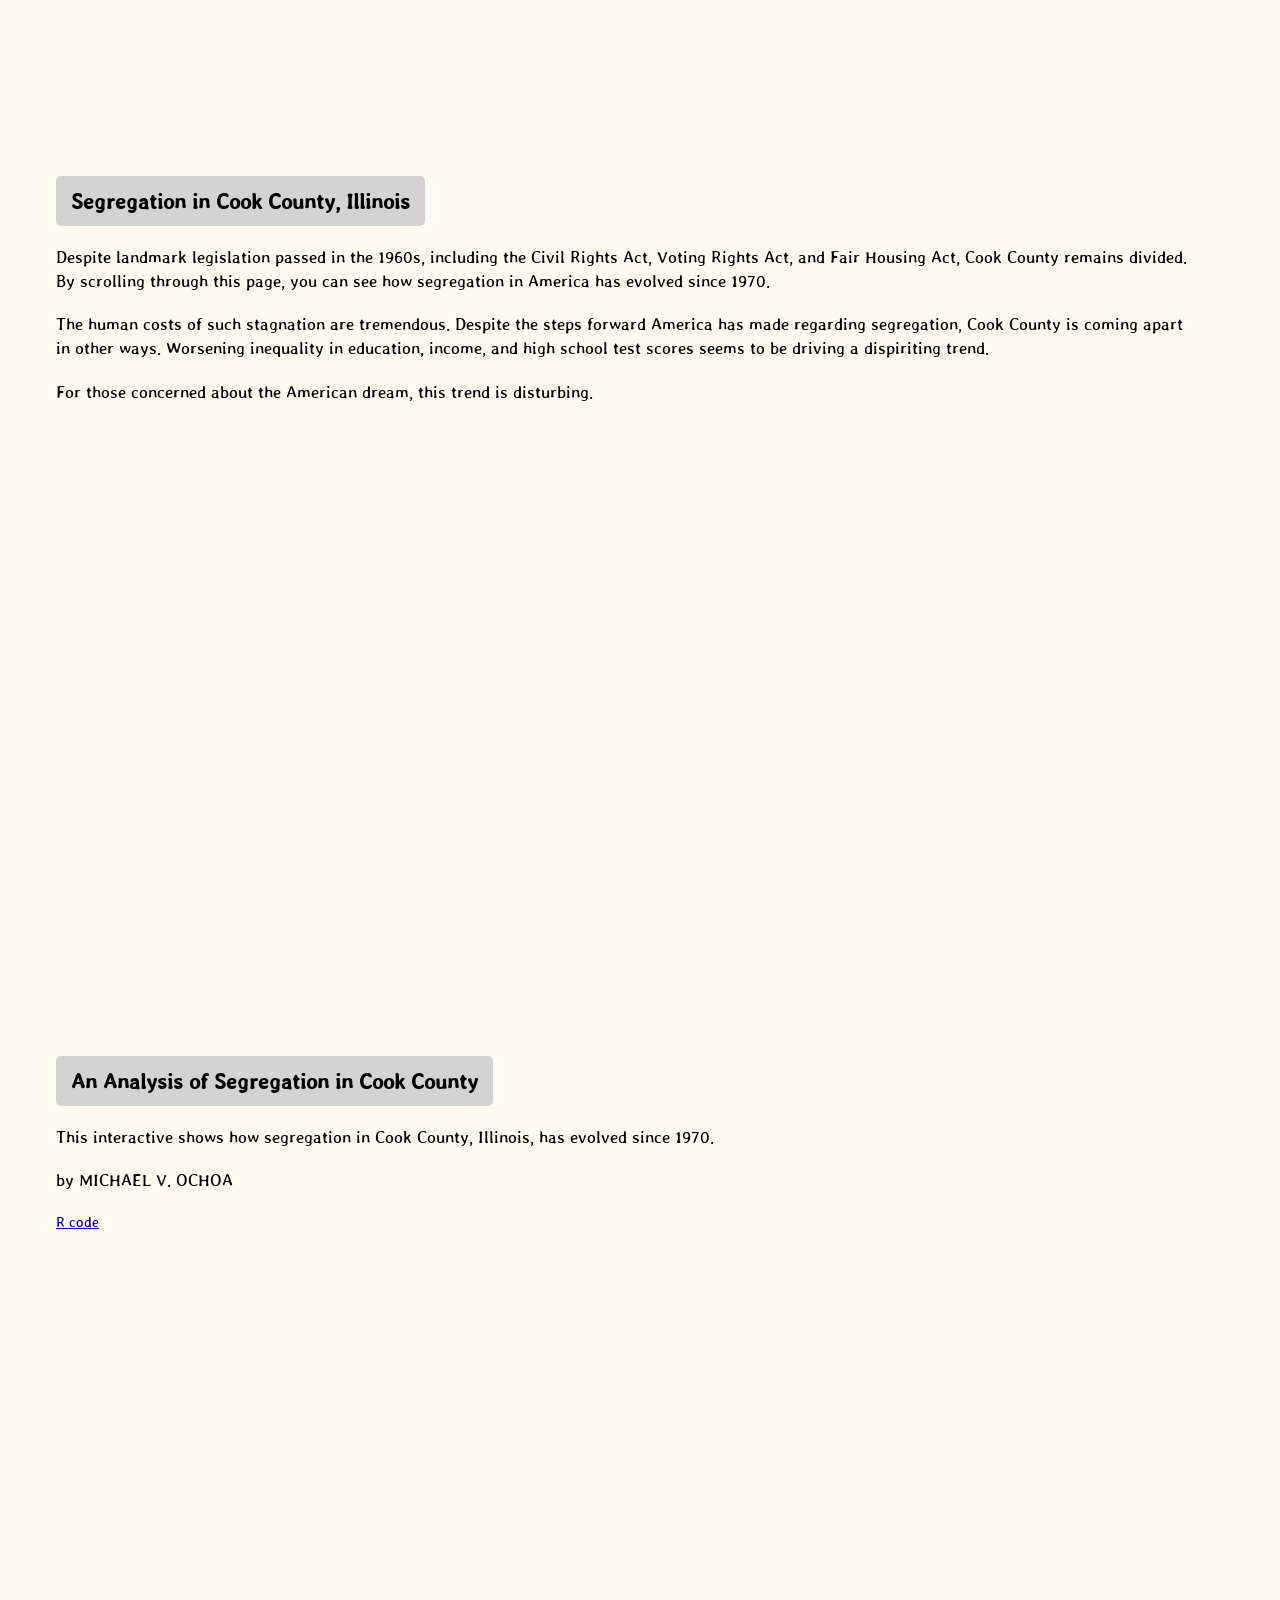
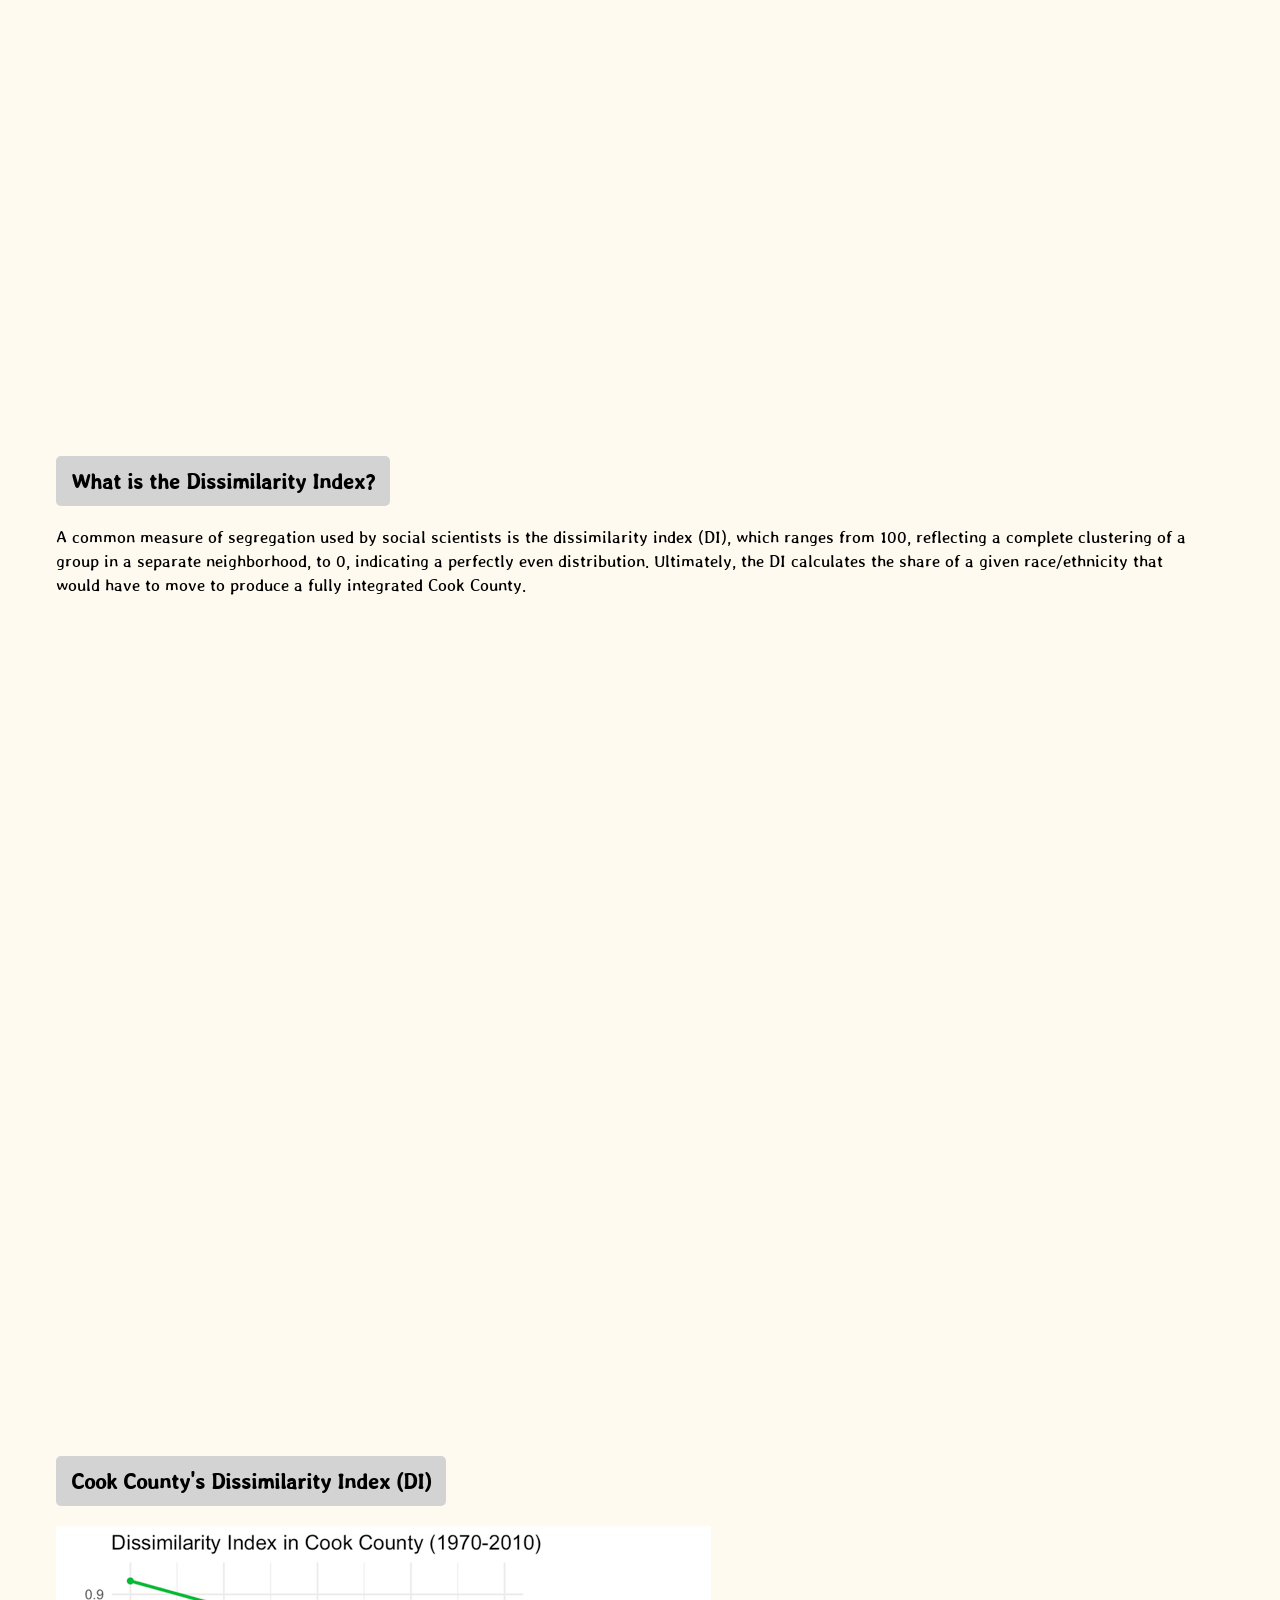
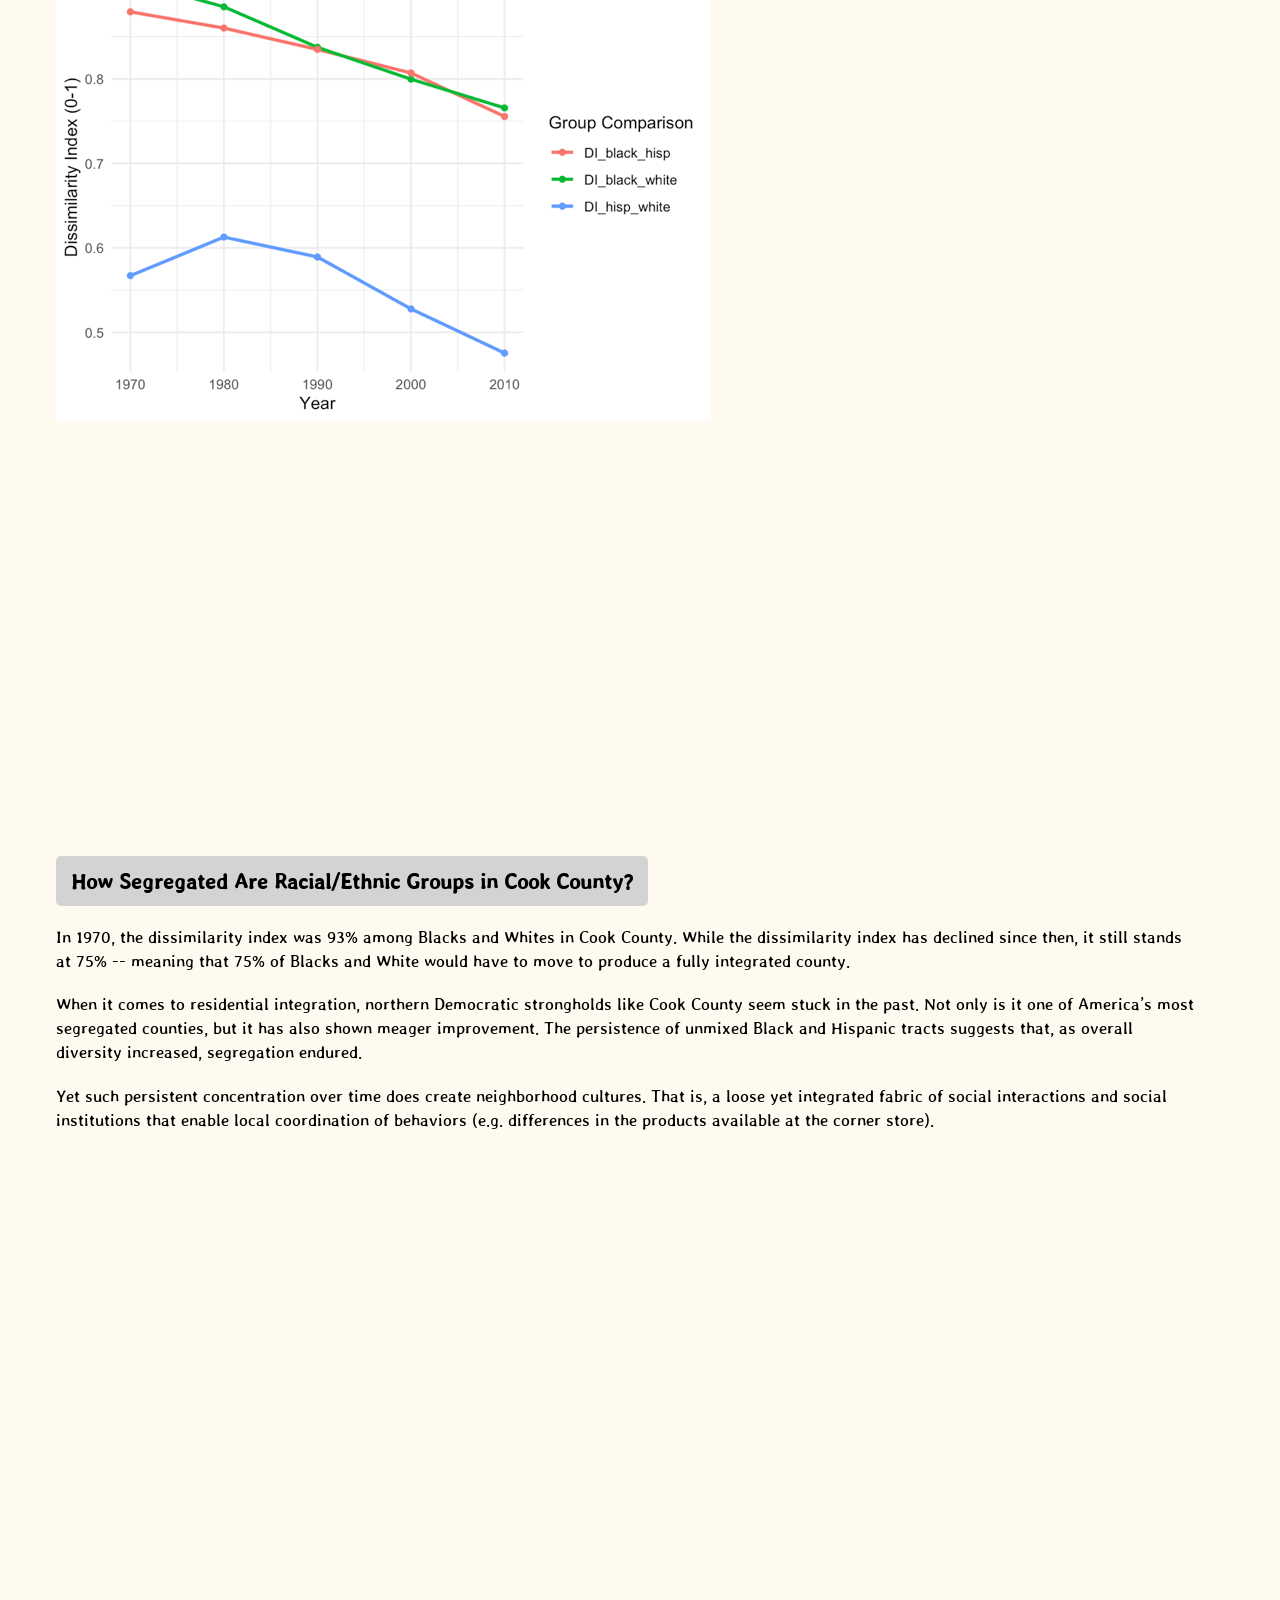
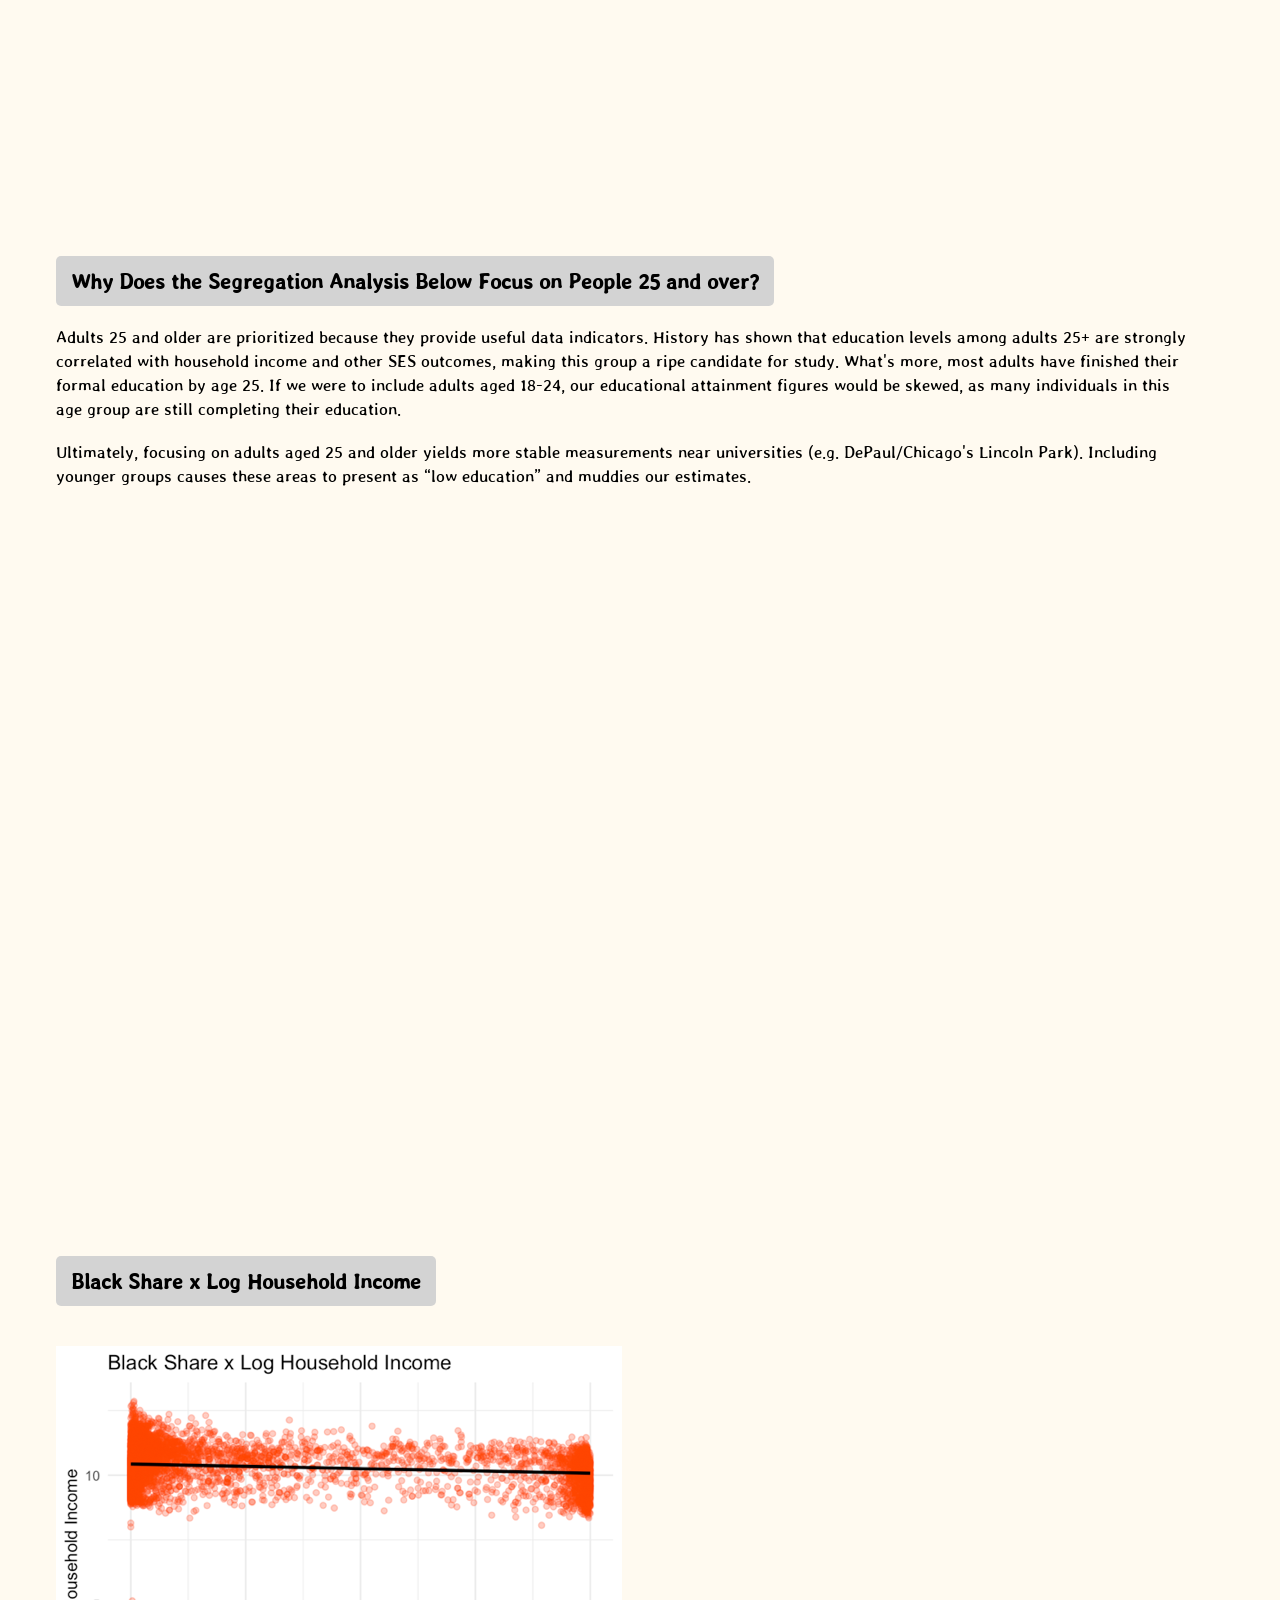
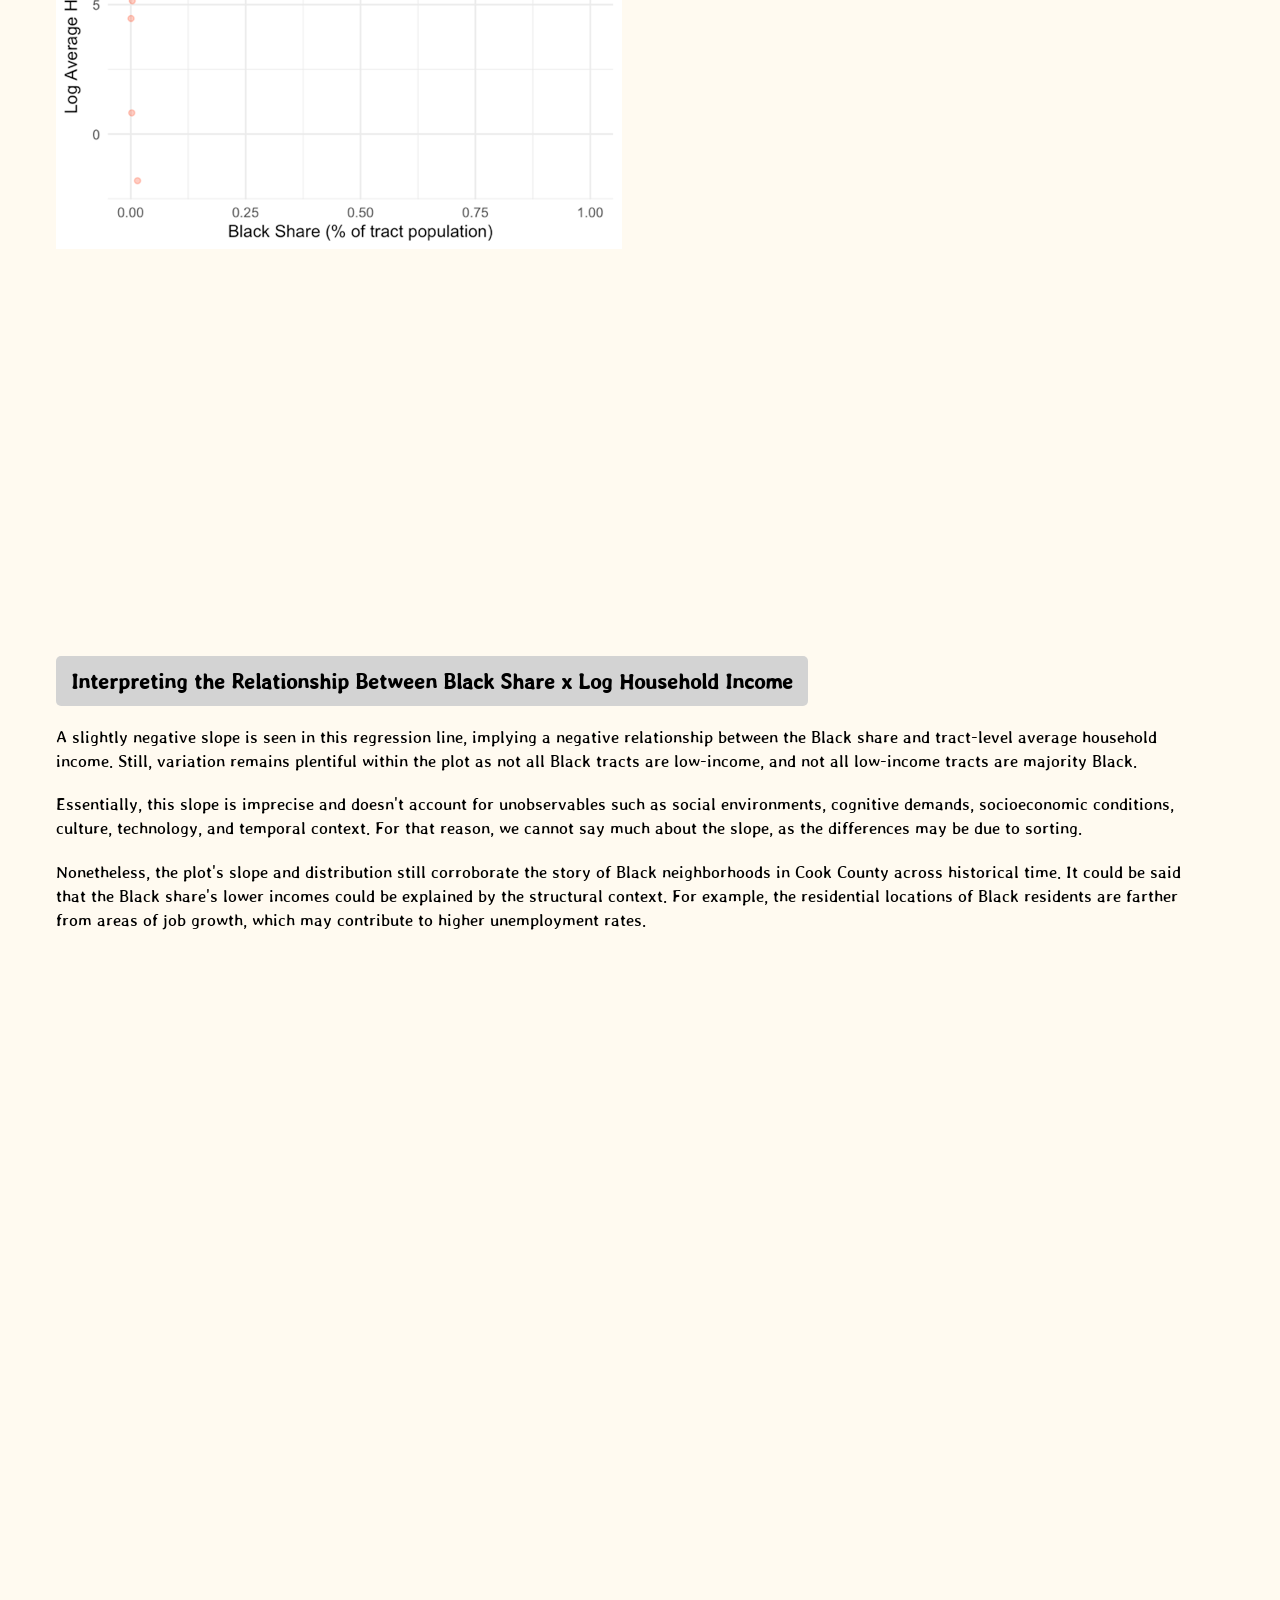
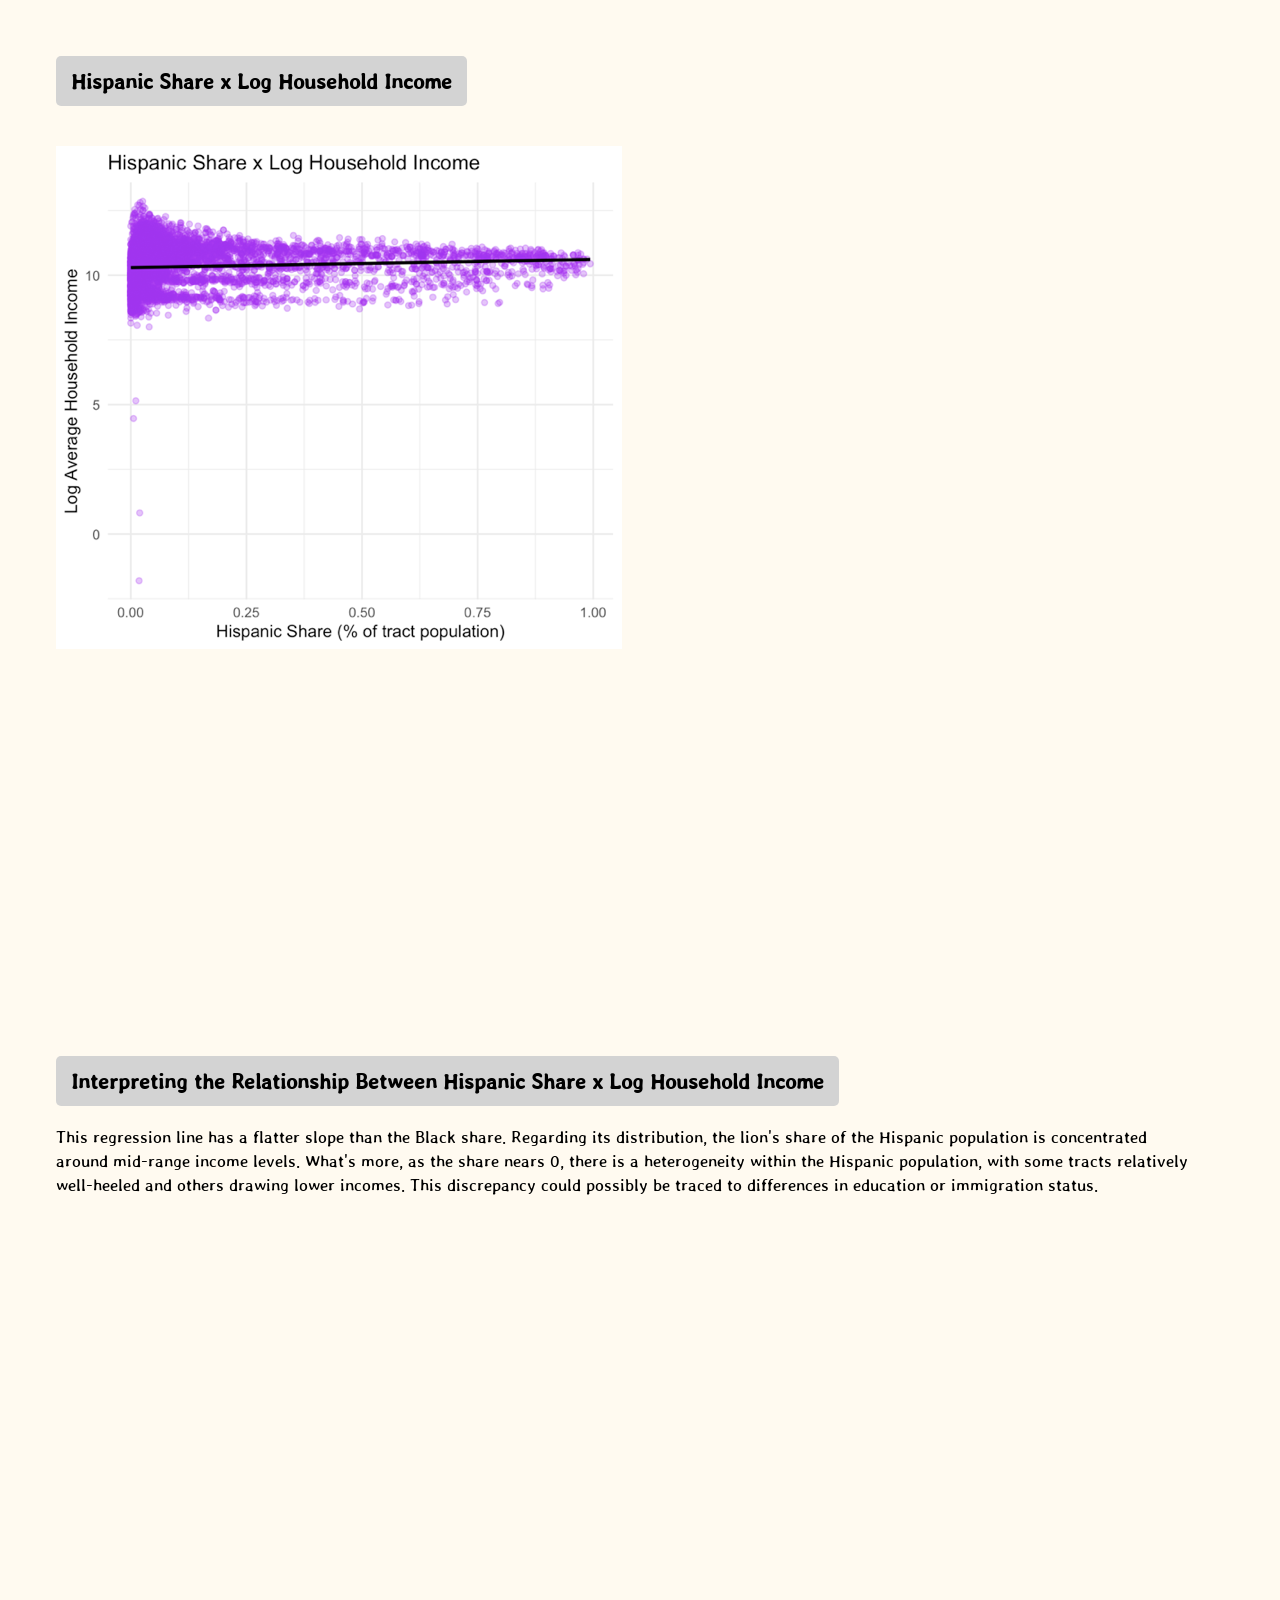
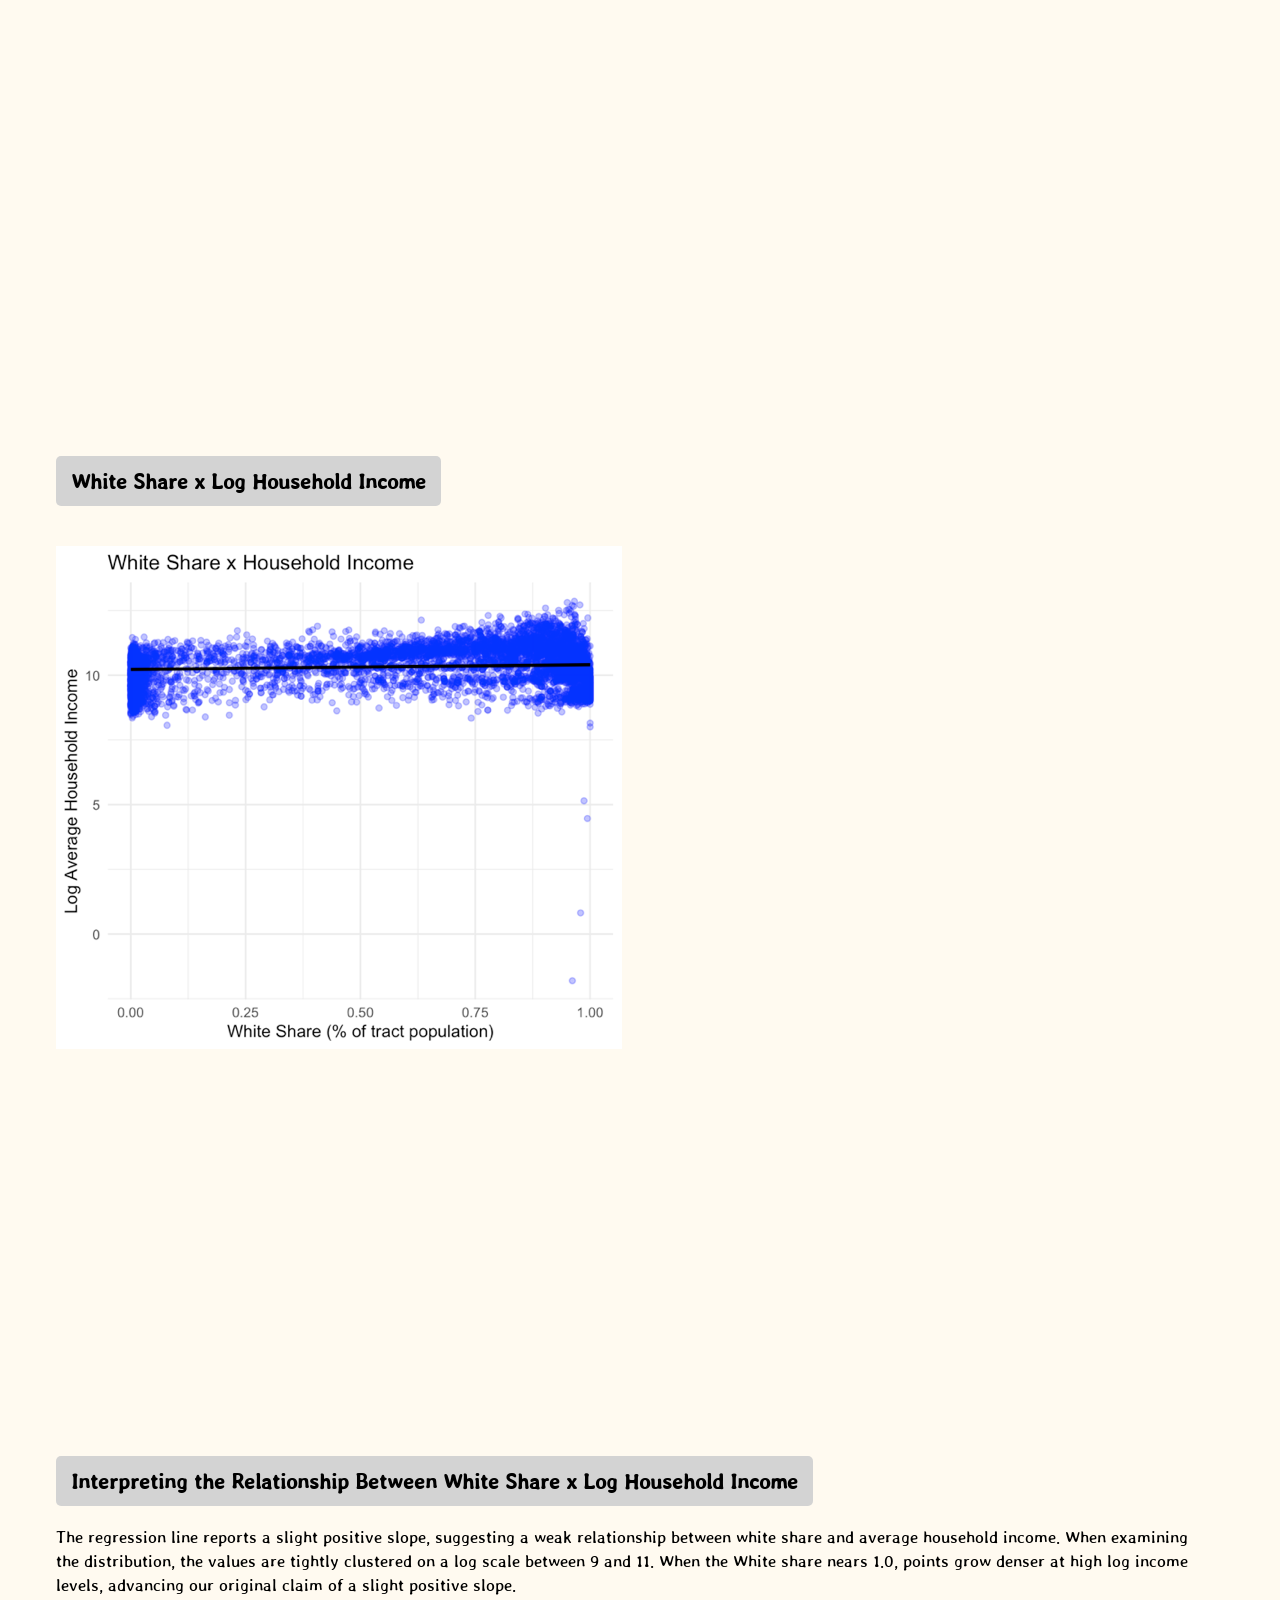
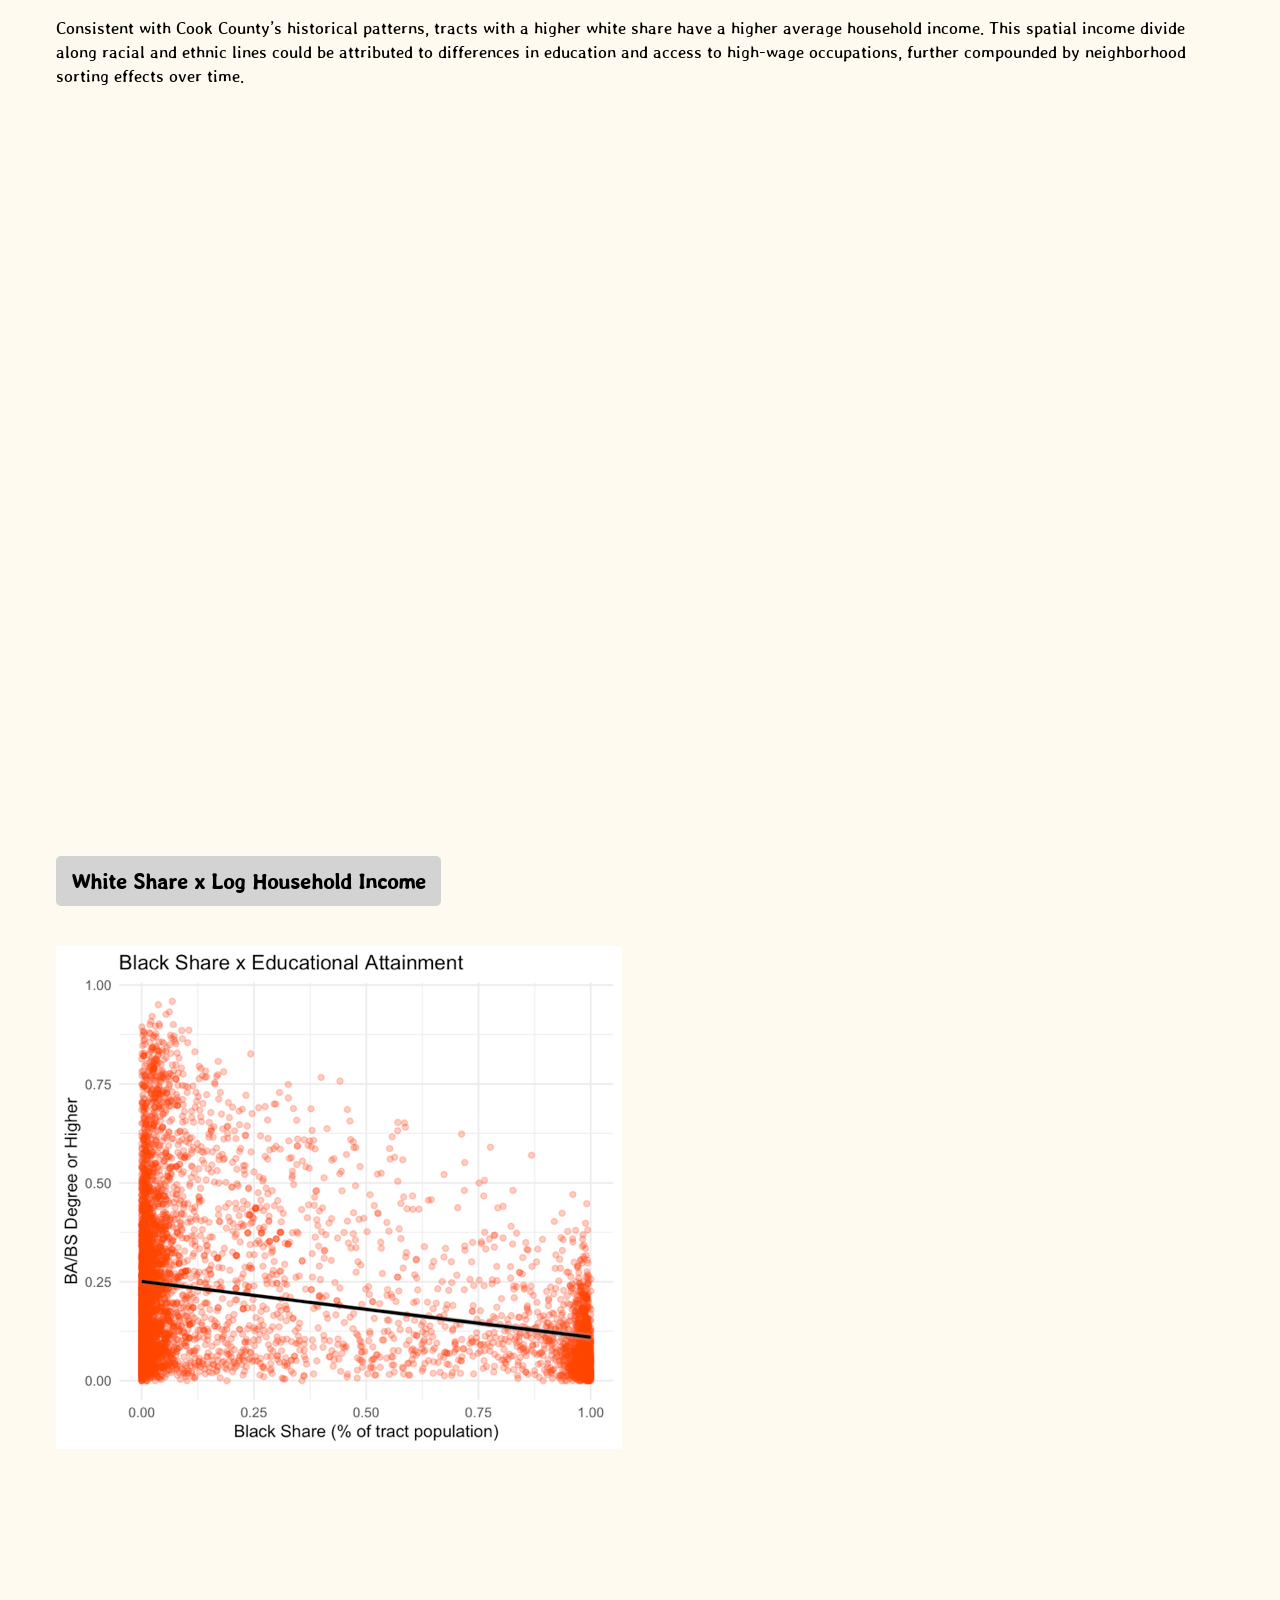
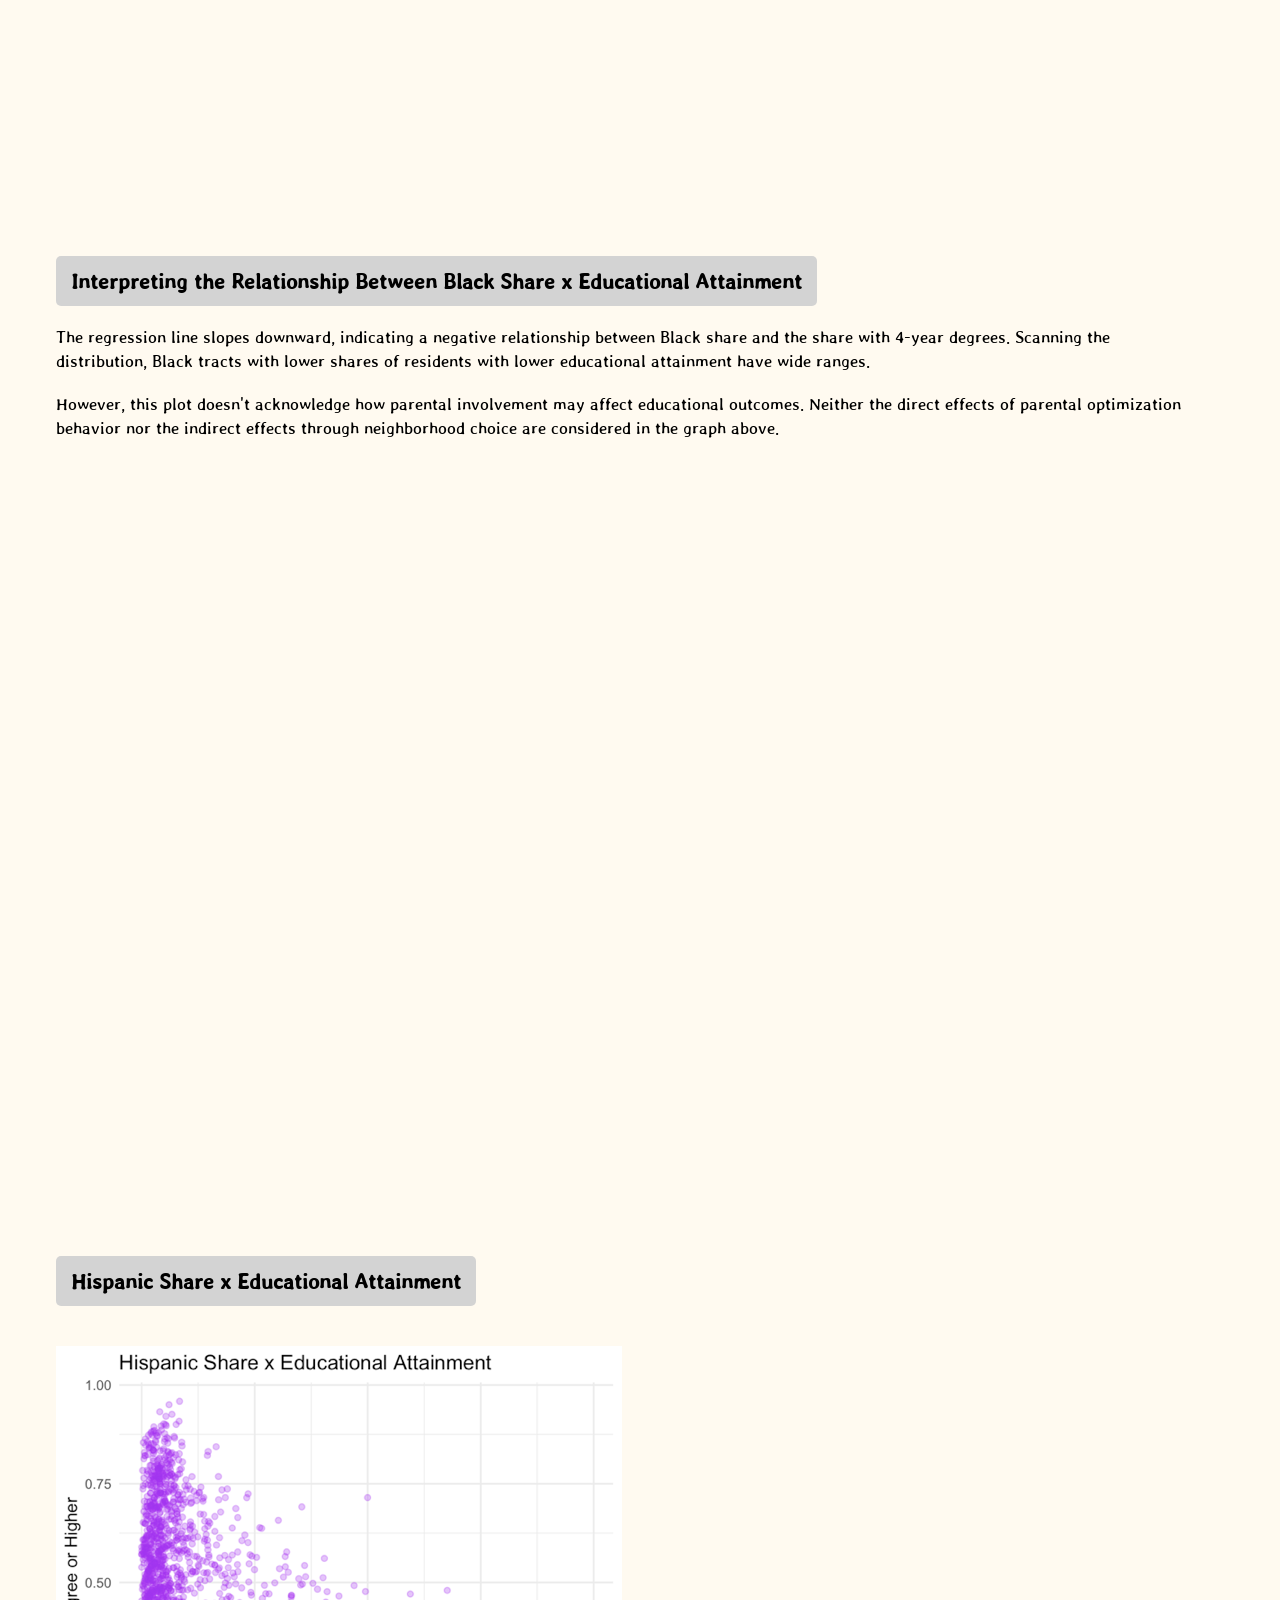
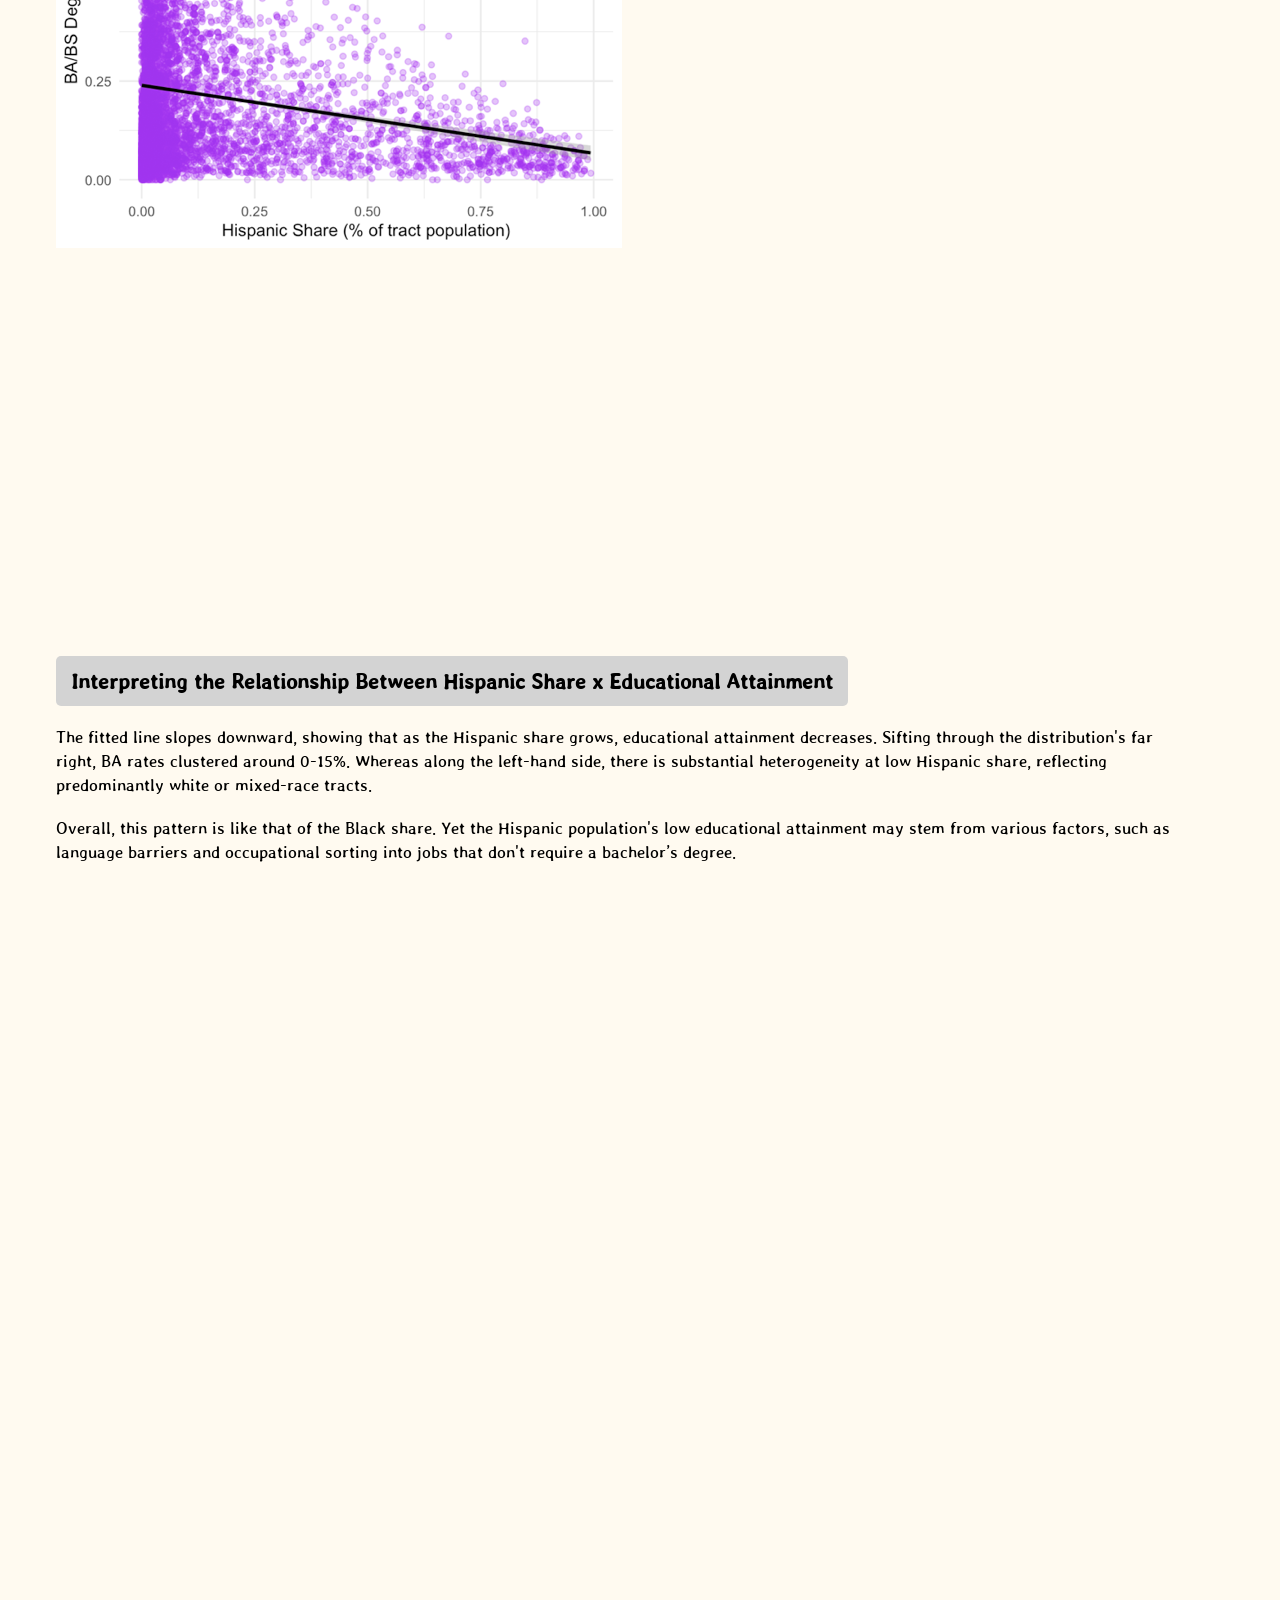
==== index.html @ 0ea1cdba "Update index.html" ====
<!DOCTYPE html>
<html lang="en">
<head>
    <meta charset="UTF-8">
    <meta name="viewport" content="width=device-width, initial-scale=1.0">
    <meta http-equiv="X-UA-Compatible" content="ie=edge">
    <title>Urban Economics</title>
    <link rel="stylesheet" href="main.css">
    <!-- fonts -->
    <link href="https://fonts.googleapis.com/css?family=Stylish" rel="stylesheet">
</head>

<body>
     <section class="container">
        <div class="content">
            <h2>Segregation in Cook County, Illinois</h2>
            <p>Despite landmark legislation passed in the 1960s, including the Civil Rights Act, Voting Rights Act, and Fair Housing Act, Cook County remains divided.  By scrolling through this page, you can see how segregation in America has evolved since 1970.</p>
            <p>The human costs of such stagnation are tremendous.  Despite the steps forward America has made regarding segregation, Cook County is coming apart in other ways.  Worsening inequality in education, income, and high school test scores seems to be driving a dispiriting trend.</p>
            <p>For those concerned about the American dream, this trend is disturbing.  </p>
        </div>
    </section>

    <section class="container">
        <div class="content">
            <h2>An Analysis of Segregation in Cook County</h2>
            <p>This interactive shows how segregation in Cook County, Illinois, has evolved since 1970.</p>
            <p>by MICHAEL V. OCHOA</p>
             <a href="https://github.com/mochoabuilds/Analysis-of-Segregation-in-Cook-County-Illinois-1980-2010">R code</a> 
        </div>
    </section>

    <section class="container"> 
        <div class="content">
        <h2>What is the Dissimilarity Index?</h2>
            <p>A common measure of segregation used by social scientists is the dissimilarity index (DI), which ranges from 100, reflecting a complete clustering of a group in a separate neighborhood, to 0, indicating a perfectly even distribution.  Ultimately, the DI calculates the share of a given race/ethnicity that would have to move to produce a fully integrated Cook County.</p>
        </div>
    </section>

     <section class="container">
        <div class="content">
            <h2>Cook County's Dissimilarity Index (DI)</h2>
            <br>
            <br>
            <img src="CookCountyDI.png"> 
        </div>
    </section>

    <section class="container"> 
        <div class="content">
            <h2>How Segregated Are Racial/Ethnic Groups in Cook County?</h2>
                <p>In 1970, the dissimilarity index was 93% among Blacks and Whites in Cook County.  While the dissimilarity index has declined since then, it still stands at 75% -- meaning that 75% of Blacks and White would have to move to produce a fully integrated county.</p> 
                <p>When it comes to residential integration, northern Democratic strongholds like Cook County seem stuck in the past.  Not only is it one of America’s most segregated counties, but it has also shown meager improvement.  The persistence of unmixed Black and Hispanic tracts suggests that, as overall diversity increased, segregation endured.</p> 
                <p>Yet such persistent concentration over time does create neighborhood cultures. That is, a loose yet integrated fabric of social interactions and social institutions that enable local coordination of behaviors (e.g. differences in the products available at the corner store).</p>  
        </div>
    </section>

    <section class="container">
        <div class="content">
            <h2>Why Does the Segregation Analysis Below Focus on People 25 and over?</h2>
                <p>Adults 25 and older are prioritized because they provide useful data indicators. History has shown that education levels among adults 25+ are strongly correlated with household income and other SES outcomes, making this group a ripe candidate for study.  What's more, most adults have finished their formal education by age 25. If we were to include adults aged 18-24, our educational attainment figures would be skewed, as many individuals in this age group are still completing their education.  </p>
                <p>Ultimately, focusing on adults aged 25 and older yields more stable measurements near universities (e.g. DePaul/Chicago's Lincoln Park). Including younger groups causes these areas to present as “low education” and muddies our estimates.</p>
        </div>
    </section>

    <section class="container">
        <div class="content">
            <h2>Black Share x Log Household Income</h2>
             <br>
             <br>
             <br>
             <img src="BlackLogInc.png"> 
        </div>
    </section>

     <section class="container">
        <div class="content">
            <h2>Interpreting the Relationship Between Black Share x Log Household Income</h2>
                <p>A slightly negative slope is seen in this regression line, implying a negative relationship between the Black share and tract-level average household income. Still, variation remains plentiful within the plot as not all Black tracts are low-income, and not all low-income tracts are majority Black.</p> 
                <p>Essentially, this slope is imprecise and doesn't account for unobservables such as social environments, cognitive demands, socioeconomic conditions, culture, technology, and temporal context.  For that reason, we cannot say much about the slope, as the differences may be due to sorting.</p>
                <p>Nonetheless, the plot's slope and distribution still corroborate the story of Black neighborhoods in Cook County across historical time.  It could be said that the Black share's lower incomes could be explained by the structural context.  For example, the residential locations of Black residents are farther from areas of job growth, which may contribute to higher unemployment rates.</p>
        </div>
    </section>

   <section class="container">
        <div class="content">
            <h2>Hispanic Share x Log Household Income</h2>
            <br>
            <br>
            <br>
            <img src="HispLogInc.png"> 
        </div>
    </section>

     <section class="container">
        <div class="content">
            <h2>Interpreting the Relationship Between Hispanic Share x Log Household Income</h2>
                <p>This regression line has a flatter slope than the Black share.  Regarding its distribution, the lion's share of the Hispanic population is concentrated around mid-range income levels. What's more, as the share nears 0, there is a heterogeneity within the Hispanic population, with some tracts relatively well-heeled and others drawing lower incomes. This discrepancy could possibly be traced to differences in education or immigration status.</p>
        </div>
    </section>

    <section class="container">
        <div class="content">
            <h2>White Share x Log Household Income</h2>
             <br>
             <br>
             <br>
             <img src="WhiteLogInc.png"> 
        </div>
    </section>

    <section class="container">
        <div class="content">
            <h2>Interpreting the Relationship Between White Share x Log Household Income</h2>
                <p>The regression line reports a slight positive slope, suggesting a weak relationship between white share and average household income.  When examining the distribution, the values are tightly clustered on a log scale between 9 and 11.  When the White share nears 1.0, points grow denser at high log income levels, advancing our original claim of a slight positive slope.</p>
                <p>Consistent with Cook County’s historical patterns, tracts with a higher white share have a higher average household income. This spatial income divide along racial and ethnic lines could be attributed to differences in education and access to high-wage occupations, further compounded by neighborhood sorting effects over time.</p>
        </div>
    </section>

    <section class="container">
        <div class="content">
            <h2>White Share x Log Household Income</h2>
             <br>
             <br>
             <br>
             <img src="BlackEdu.png"> 
        </div>
    </section>

    <section class="container">
        <div class="content">
         <h2>Interpreting the Relationship Between Black Share x Educational Attainment</h2>
            <p>The regression line slopes downward, indicating a negative relationship between Black share and the share with 4-year degrees.  Scanning the distribution, Black tracts with lower shares of residents with lower educational attainment have wide ranges.</p>
            <p>However, this plot doesn't acknowledge how parental involvement may affect educational outcomes. Neither the direct effects of parental optimization behavior nor the indirect effects through neighborhood choice are considered in the graph above.</p>
        </div>
    </section>

    <section class="container">
        <div class="content">
            <h2>Hispanic Share x Educational Attainment </h2>
             <br>
             <br>
             <br>
             <img src="HispEdu.png"> 
        </div>
    </section>

    <section class="container">
        <div class="content">
         <h2>Interpreting the Relationship Between Hispanic Share x Educational Attainment</h2>
            <p>The fitted line slopes downward, showing that as the Hispanic share grows, educational attainment decreases. Sifting through the distribution's far right, BA rates clustered around 0-15%. Whereas along the left-hand side, there is substantial heterogeneity at low Hispanic share, reflecting predominantly white or mixed-race tracts.</p>
            <p>Overall, this pattern is like that of the Black share. Yet the Hispanic population's low educational attainment may stem from various factors, such as language barriers and occupational sorting into jobs that don't require a bachelor’s degree.</p>
        </div>
    </section>

    <section class="container">
        <div class="content">
            <h2>White Share x Educational Attainment</h2>
             <br>
             <br>
             <br>
             <img src="WhiteEdu.png"> 
        </div>
    </section>

    <section class="container">
        <div class="content">
         <h2>Interpreting the Relationship Between White Share x Educational Attainment </h2>
            <p>The regression line slopes upward, emblematic of a positive association between White share and educational attainment. Parsing the distribution, we see education scattered across a low share. Tracts with high White share and low bachelor’s degree rates are likely representative of working-class White areas.</p>
        </div>
    </section>

    <section class="container">
        <div class="content">
            <h2>Share of Low-Income Students Across Cook County High Schools</h2>
             <br>
             <br>
             <br>
             <img src="LowIncCook.png"> 
        </div>
    </section>

    <section class="container">
        <div class="content">
         <h2>Interpreting Share of Low-Income Students Across Cook County High Schools</h2>
            <p>The histogram reveals that Cook County serves a largely low-income student body, yet with substantial variation across districts.  In the data provided, the typical high school has a mean share of approximately 65% low-income students, a median share of roughly 76%, and a low and high of 3.3% and 100%, respectively.</p>
        </div>
    </section>

    <section class="container">
        <div class="content">
        <h2>Schools in the City of Chicago vs. Suburban Cook County</h2>
            <p>When comparing the two regions, the analysis shows: (1) suburban rates of economic disadvantage are half that of the city, (2) the suburban black share is also about half that of Chicago, and (3) the White share nearly triples in the suburbs.  Suburban high schools also have significantly lower rates of low-income students than those in Chicago, even with reasonably similar racial/ethnic mixes.</p>
        </div>
    </section>

    <section class="container">
        <div class="content">
         <h2>% of low-Income Students to SAT Math Across Regions</h2>
         <br>
         <br>
         <br>
         <img src="SATMathLowInc.png"> 
        </div>
    </section>

    <section class="container">
        <div class="content">
         <h2>Interpreting % of low-Income Students to SAT Math Across Regions </h2>
            <p>Low-income share is strongly associated with lower SAT math scores. This reflects concentrated disadvantage – that is, fewer resources flow to students in neighborhoods with lower household incomes, resulting in less tax revenue for school districts. Also, when we stratify schools, we see that suburban schools tend to outperform city schools in math.</p> 
            <p>However, this plot does not consider other factors that affect test scores, such as personal stressors affecting the student before the exam and/or the effects of high-arousal events (e.g. nearby violence on the day of the exam), family environment, etc.</p>
        </div>
    </section>

    <section class="container">
        <div class="content">
         <h2>% of low-Income Students to SAT Reading Across Regions</h2>
         <br>
         <br>
         <br>
         <img src="SATReadingLowInc.png"> 
        </div>
    </section>

    <section class="container">
        <div class="content">
         <h2>Interpreting % of low-Income Students to SAT Reading Across Regions </h2>
         <p>Low-income share is strongly associated with lower SAT reading scores. Once again, this reflects concentrated disadvantage – that is, fewer resources flow to students in neighborhoods with lower household incomes, resulting in less tax revenue for school districts.  Additionally, when we stratify by region, we again see that suburban schools tend to outperform city schools in reading.</p>
        </div>
    </section>

    <section class="container">
        <div class="content">
         <h2>Housing Markets and High School SAT Performance (2023)</h2>
         <br>
         <br>
         <img src="HousingMarketSAT.png"> 
        </div>
    </section>

     <section class="container">
        <div class="content">
         <h2>Interpreting Housing Markets and High School SAT Performance (2023)</h2>
         <p>In the data table above, the bottom six Cook County suburban submarkets were selected and compared to the City of Chicago. When fine-tooth combing the data, lower-priced submarkets tend to have lower average SAT scores.  This pattern reflects earlier correlations between neighborhood SES and educational outcomes.</p>
         <p>Limitations of this approach include its lack of consideration for the developing adolescent.  Sadly, this table merely presents a snapshot of a high schooler’s experience. Such a narrow bandwidth doesn't account for how historical changes in everyday life (e.g. shifts in the normative pattern of schooling due to the pandemic) could influence cognitively demanding tasks such as the SAT.</p>
        </div>
    </section>

      <section class="container">
        <div class="content">
         <h2>Relationship Between HS Drop Out Rates for Females x SAT Math</h2>
         <br>
         <br>
         <img src="DropoutFemaleSAT.png"> 
        </div>
    </section>

     <section class="container">
        <div class="content">
         <h2>Interpreting the Relationship Between HS Dropout Rates for Females x SAT Math </h2>
         <p>The slope of the regression line is negative, suggesting that as female dropout rates increase, SAT math scores slide downward. Delving into the distribution, we see that schools with a low female dropout rate (<5%) have much higher SAT math scores. On the contrary, schools with higher dropout rates (10-20%) have significantly lower scores, often below 400.</p>
         <p>Yet this plot doesn't capture how specific aspects of the immediate surroundings (familiarity with a college-preparatory curriculum, cognitive demands, social aspects) and sociocultural and socioeconomic contexts may be driving female dropout rates. What's more, omitted variables such as the teacher qualifications and contextual differences across time may also explain much more of this relationship than expected.</p>
        </div>
    </section>

    <section class="container">
        <div class="content">
         <p>With deep gratitude and appreciation for your visit!</p>
         <p> - Michael</p>
         <a href="https://github.com/mochoabuilds/Analysis-of-Segregation-in-Cook-County-Illinois-1980-2010">R code</a> 
         <p></p>
        </div>
    </section>

    <div id="set-height"></div>

    <!-- tells browser video source formats -->
    <video id="v0" tabindex="0", autobuffer preload>
        <source type='video/mp4;codecs="avc1.42E01E, mp4a.40.2"' 
        src=""></source>
    </video>
    
    <!-- makes div-content "stick" to div-container --> 
    <script src="sticky.js"></script>
   
    <script>
        // animate chosen div when it comes into view
        enterView({
            selector: 'section',
            enter: function(el) {
                el.classList.add('entered');
            }
        })
    	// start video at frame 0
        var frameNumber = 0, 
        
        // controls playback speed
        playbackConst = 1600, 
        
        // length of scroll bar based on video duration 
        setHeight = document.getElementById("set-height"), 
        
        // select video element         
        vid = document.getElementById('v0'); 
    // waits till page has loaded enough info to get total height
    vid.addEventListener('loadedmetadata', function() {
    setHeight.style.height = Math.floor(vid.duration) * playbackConst + "px";
    });
    // uses requestAnimationFrame for smoother playback
    function scrollPlay(){  
    var frameNumber  = window.pageYOffset/playbackConst;
    vid.currentTime  = frameNumber;
    window.requestAnimationFrame(scrollPlay);
    }
    window.requestAnimationFrame(scrollPlay);
    </script>
</body>
</html>
---- main.css ----
body {
    background-color: floralwhite;
    font-family: 'Stylish', sans-serif;
    padding: 3em;
}

#set-height {
    display: block;
}

section {
    z-index: 1;
    position: relative;
}

.content {
    position: sticky;
    position: -webkit-sticky;
    width: 97.5%;
    top: 19.5%;
}

h1 {
	background: #696969;
    font-size: 3em;
    display: inline-block;
    padding: 10px 15px;
    border-radius: 5px;
    margin: 0;
}

h2 {
    font-size: 1.5em;
    background: lightgrey;
    display: inline-block;
    padding: 10px 15px;
    border-radius: 5px;
    margin: 0;
}

button {
	  font-size: .65em;
    background: lightgrey;
    display: inline-block;
    padding: 10px 15px;
    border-radius: 5px;
    margin: 0;
}

p { 
  font-size: 1.2em; 
  color: black;
}

section:nth-of-type(1) {
    height: 1000px;
}
section:nth-of-type(2) {
    height: 1000px;
}
section:nth-of-type(3) {
    height: 1000px;
}
section:nth-of-type(4) {
    height: 1000px;
}
section:nth-of-type(5) {
    height: 1000px;
}
section:nth-of-type(6) {
    height: 1000px;
}
section:nth-of-type(7) {
    height: 1000px;
}
section:nth-of-type(8) {
    height: 1000px;
}
section:nth-of-type(9) {
    height: 1000px;
}
section:nth-of-type(10) {
    height: 1000px;
}
section:nth-of-type(11) {
    height: 1000px;
}
section:nth-of-type(12) {
    height: 1000px;
}
section:nth-of-type(13) {
    height: 1000px;
}
section:nth-of-type(14) {
    height: 1000px;
}
section:nth-of-type(15) {
    height: 1000px;
}
section:nth-of-type(16) {
    height: 1000px;
}
section:nth-of-type(17) {
    height: 1000px;
}
section:nth-of-type(18) {
    height: 1000px;
}
section:nth-of-type(19) {
    height: 1000px;
}
section:nth-of-type(20) {
    height: 1000px;
}
section:nth-of-type(21) {
    height: 1000px;
}
section:nth-of-type(22) {
    height: 1000px;
}
section:nth-of-type(23) {
    height: 1000px;
}
section:nth-of-type(24) {
    height: 1000px;
}
section:nth-of-type(25) {
    height: 1000px;
}
section:nth-of-type(26) {
    height: 1000px;
}
section:nth-of-type(27) {
    height: 1000px;
}
section:nth-of-type(28) {
    height: 1000px;
}
section:nth-of-type(29) {
    height: 1000px;
}
section:nth-of-type(30) {
    height: 1000px;
}
section:nth-of-type(31) {
    height: 1000px;
}
section:nth-of-type(32) {
    height: 1000px;
}

.entered {
	-webkit-animation: text-focus-in 1.5s cubic-bezier(0.550, 0.085, 0.680, 0.530) 0.2s both;
	        animation: text-focus-in 1.5s cubic-bezier(0.550, 0.085, 0.680, 0.530) 0.2s both;
}

/* Generated by Animista, animation text-focus-in */
 @-webkit-keyframes text-focus-in {
    0% {
      -webkit-filter: blur(12px);
              filter: blur(12px);
      opacity: 0;
    }
    100% {
      -webkit-filter: blur(0px);
              filter: blur(0px);
      opacity: 1;
    }
  }
  @keyframes text-focus-in {
    0% {
      -webkit-filter: blur(12px);
              filter: blur(12px);
      opacity: 0;
    }
    100% {
      -webkit-filter: blur(0px);
              filter: blur(0px);
      opacity: 1;
    }
  }
  
#boxes{
  width:80%;
  margin:auto;
  text-align: center;
}

#btns{
  padding:20px;
  background: #A9A9A9;
  margin-bottom:20px;
}

#btns button{
  background: #A9A9A9;
  padding:5px 10px;
  border:0;
}

#btns .fa{
  font-size:30px;
}

#btns .fa-play-circle{
  color:green;
}

#btns .fa-pause-circle{
  color:red;
}
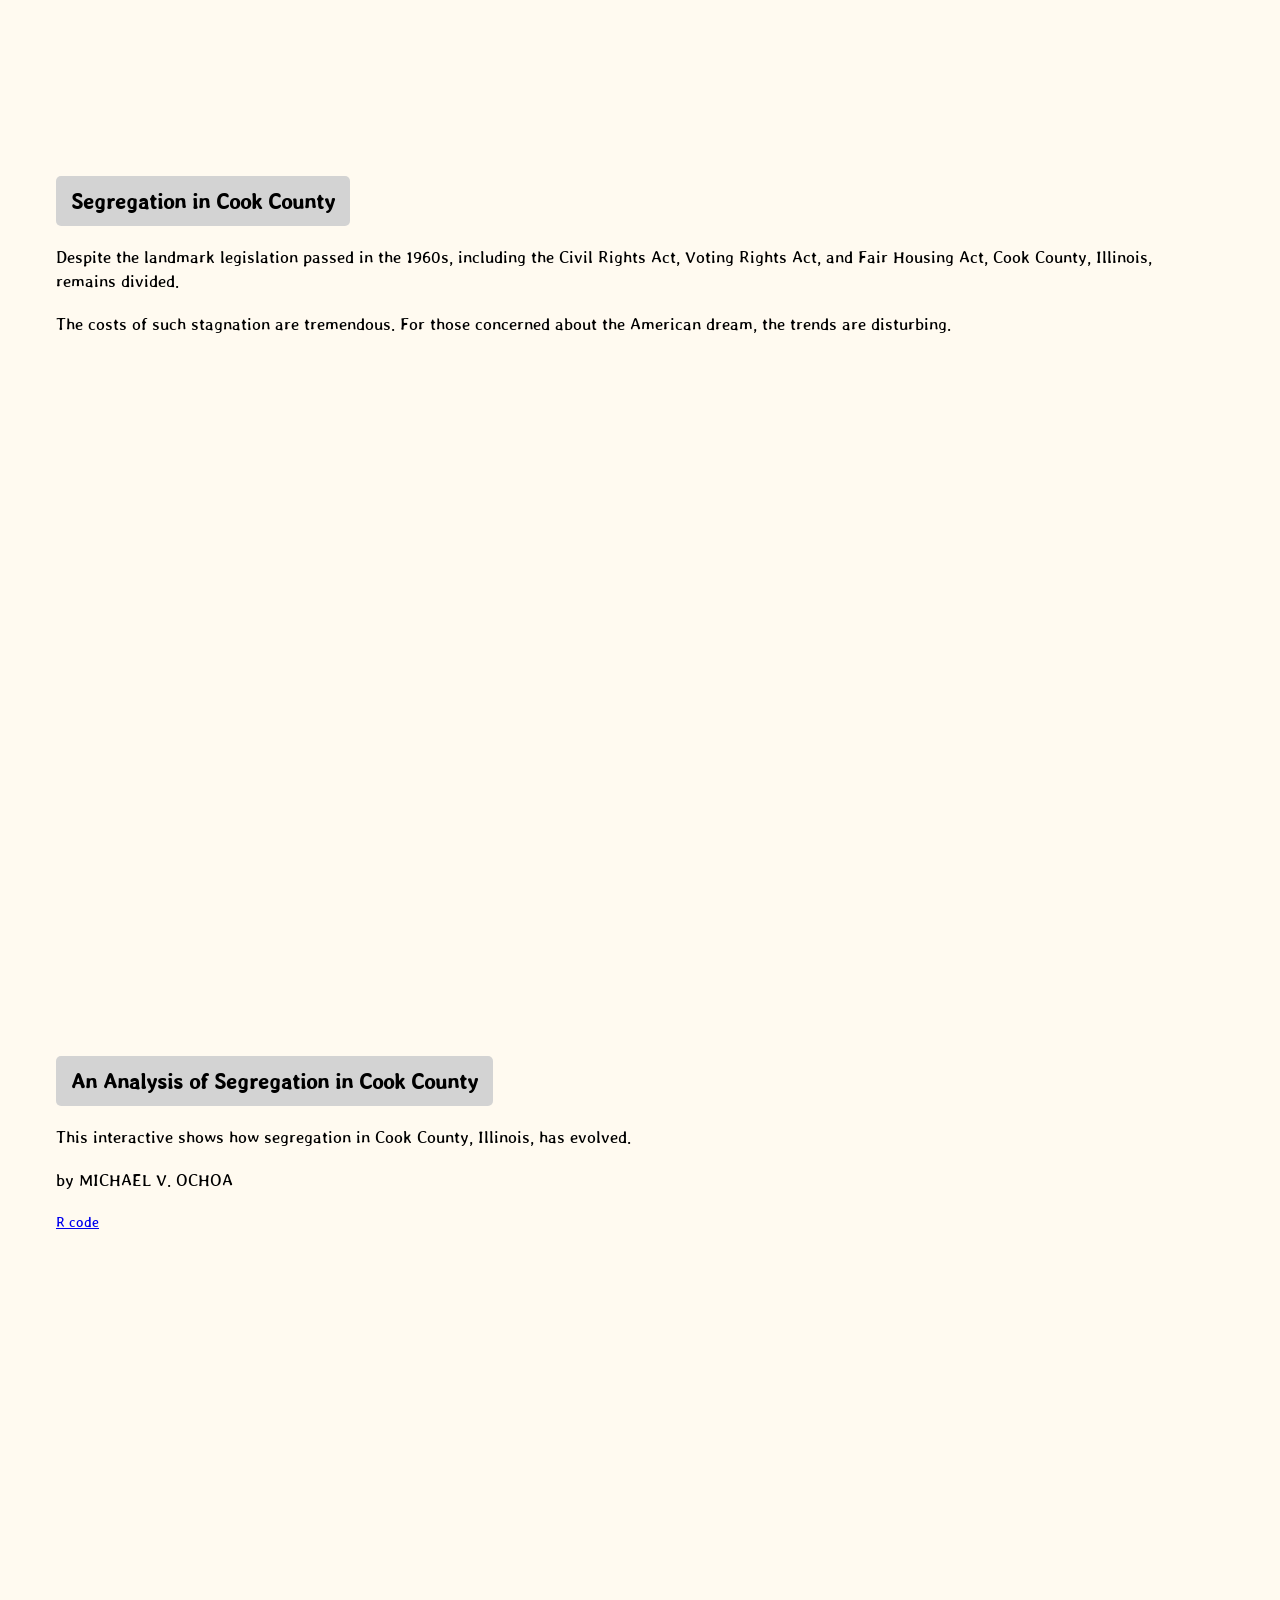
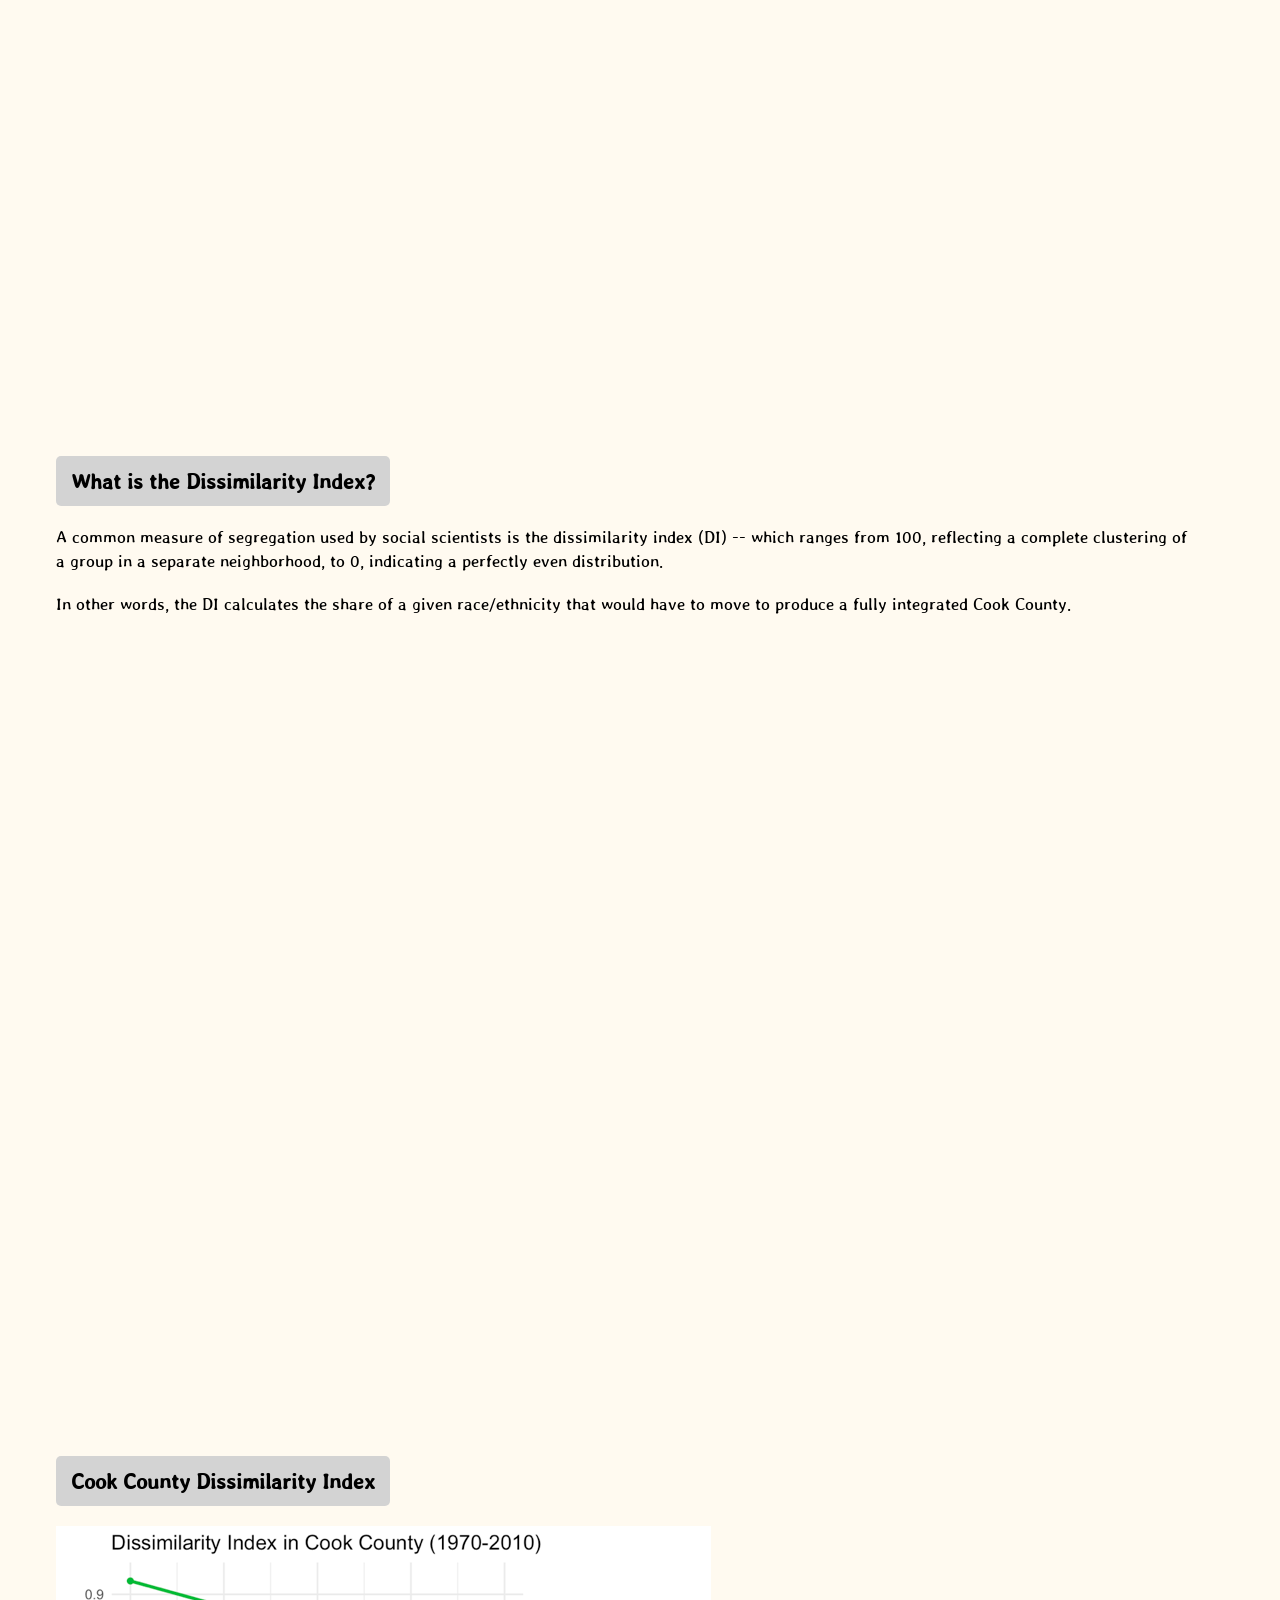
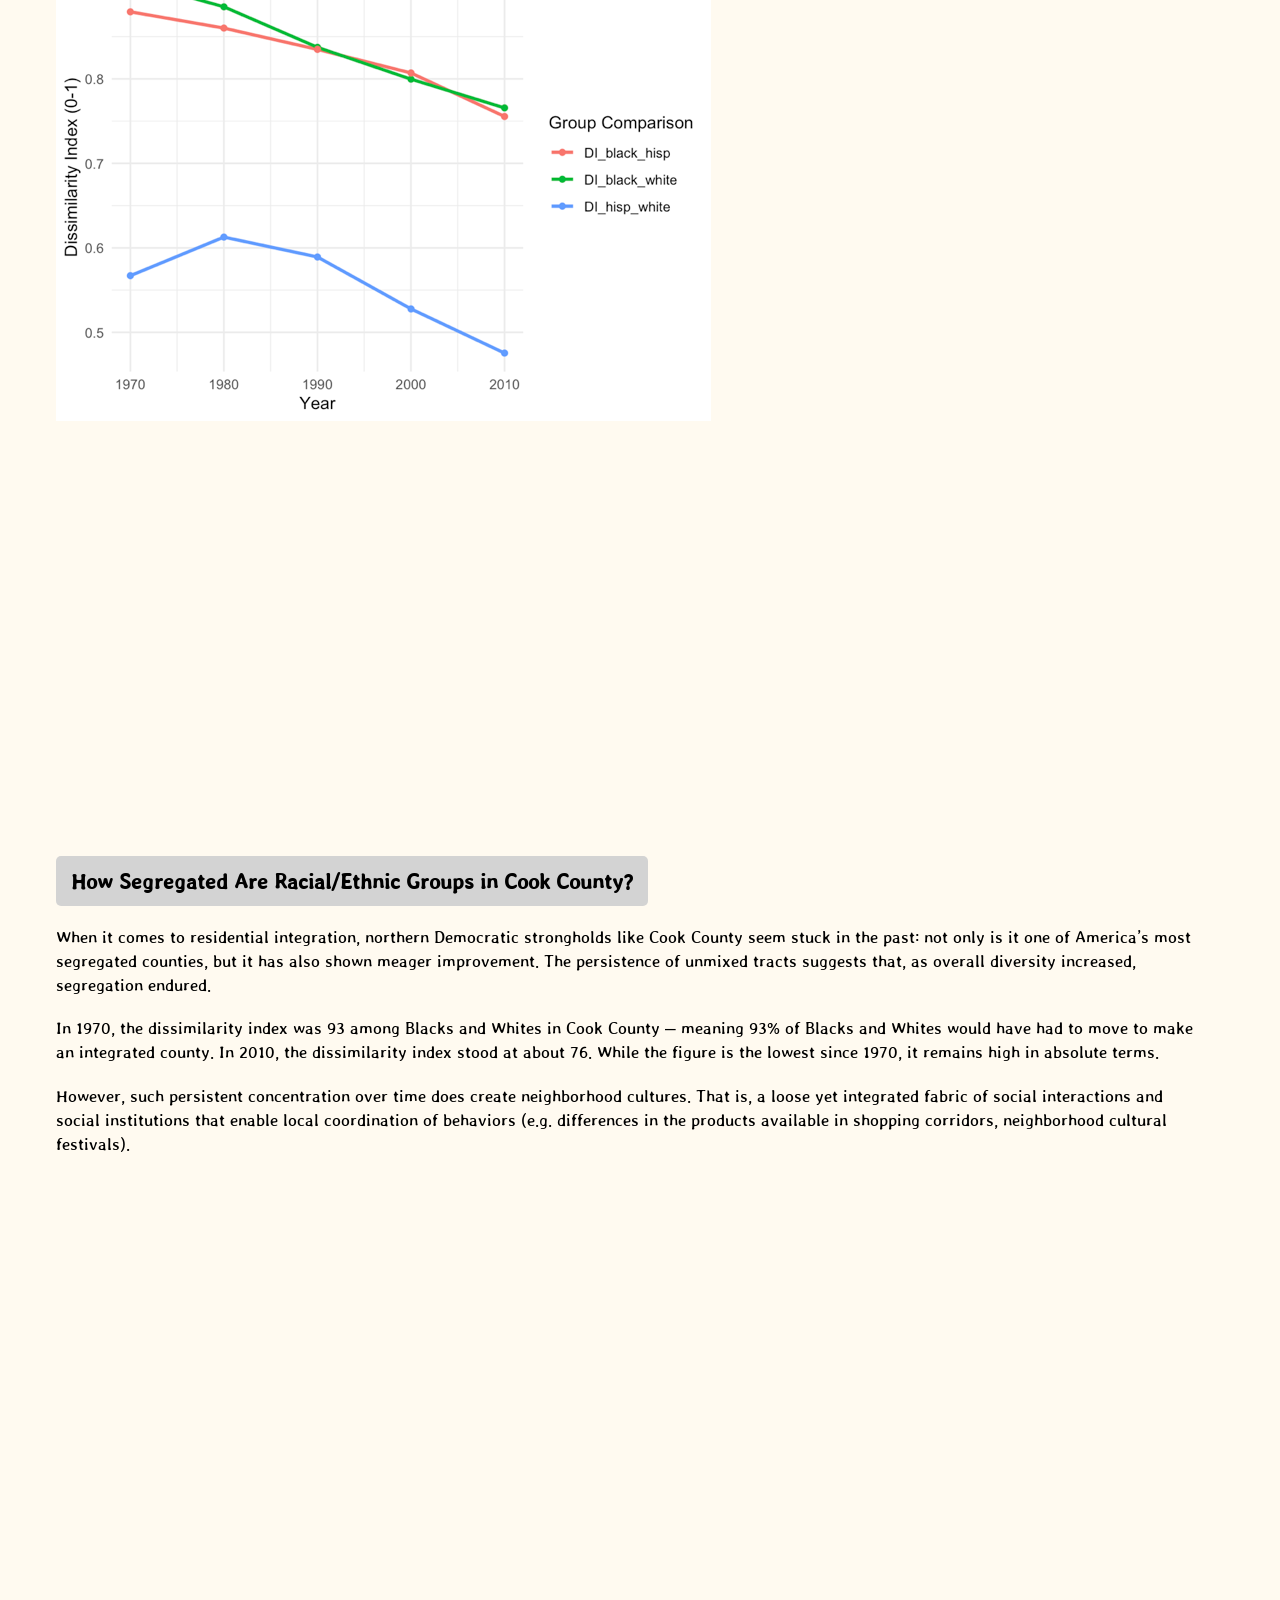
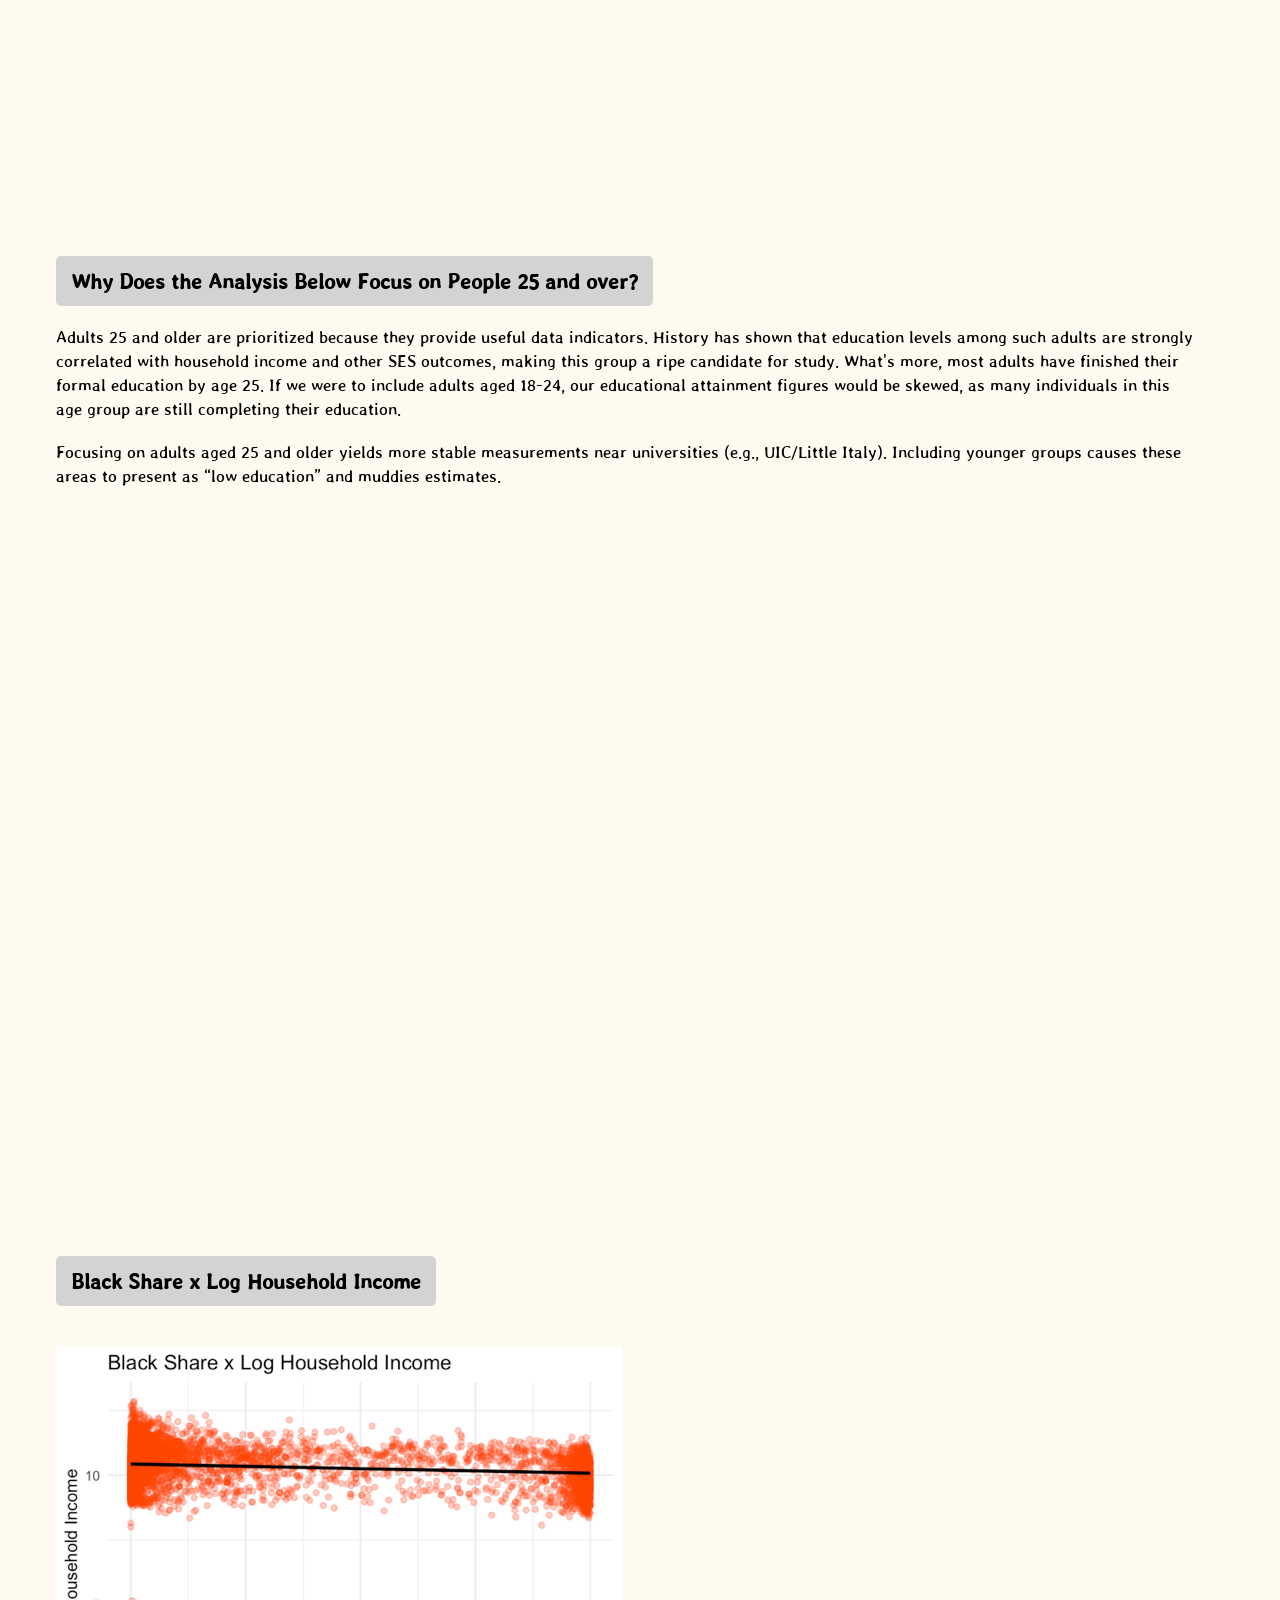
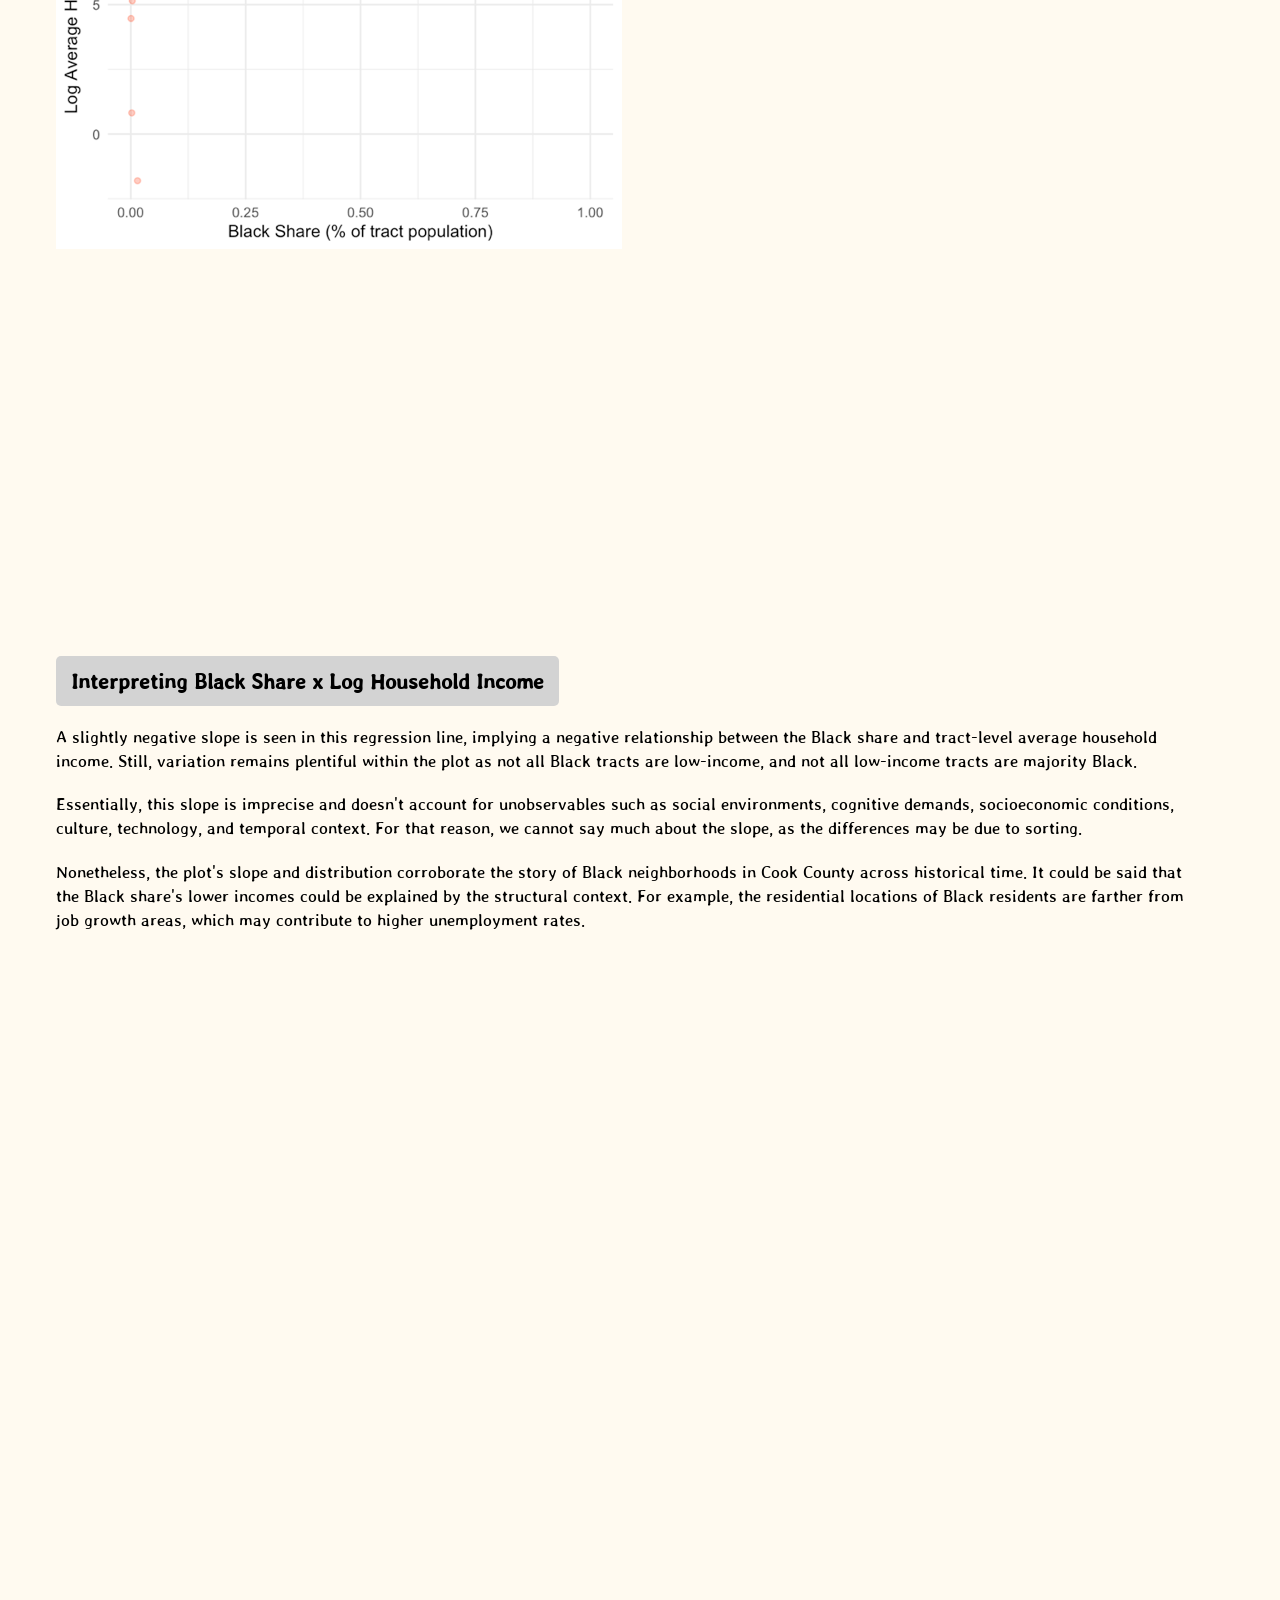
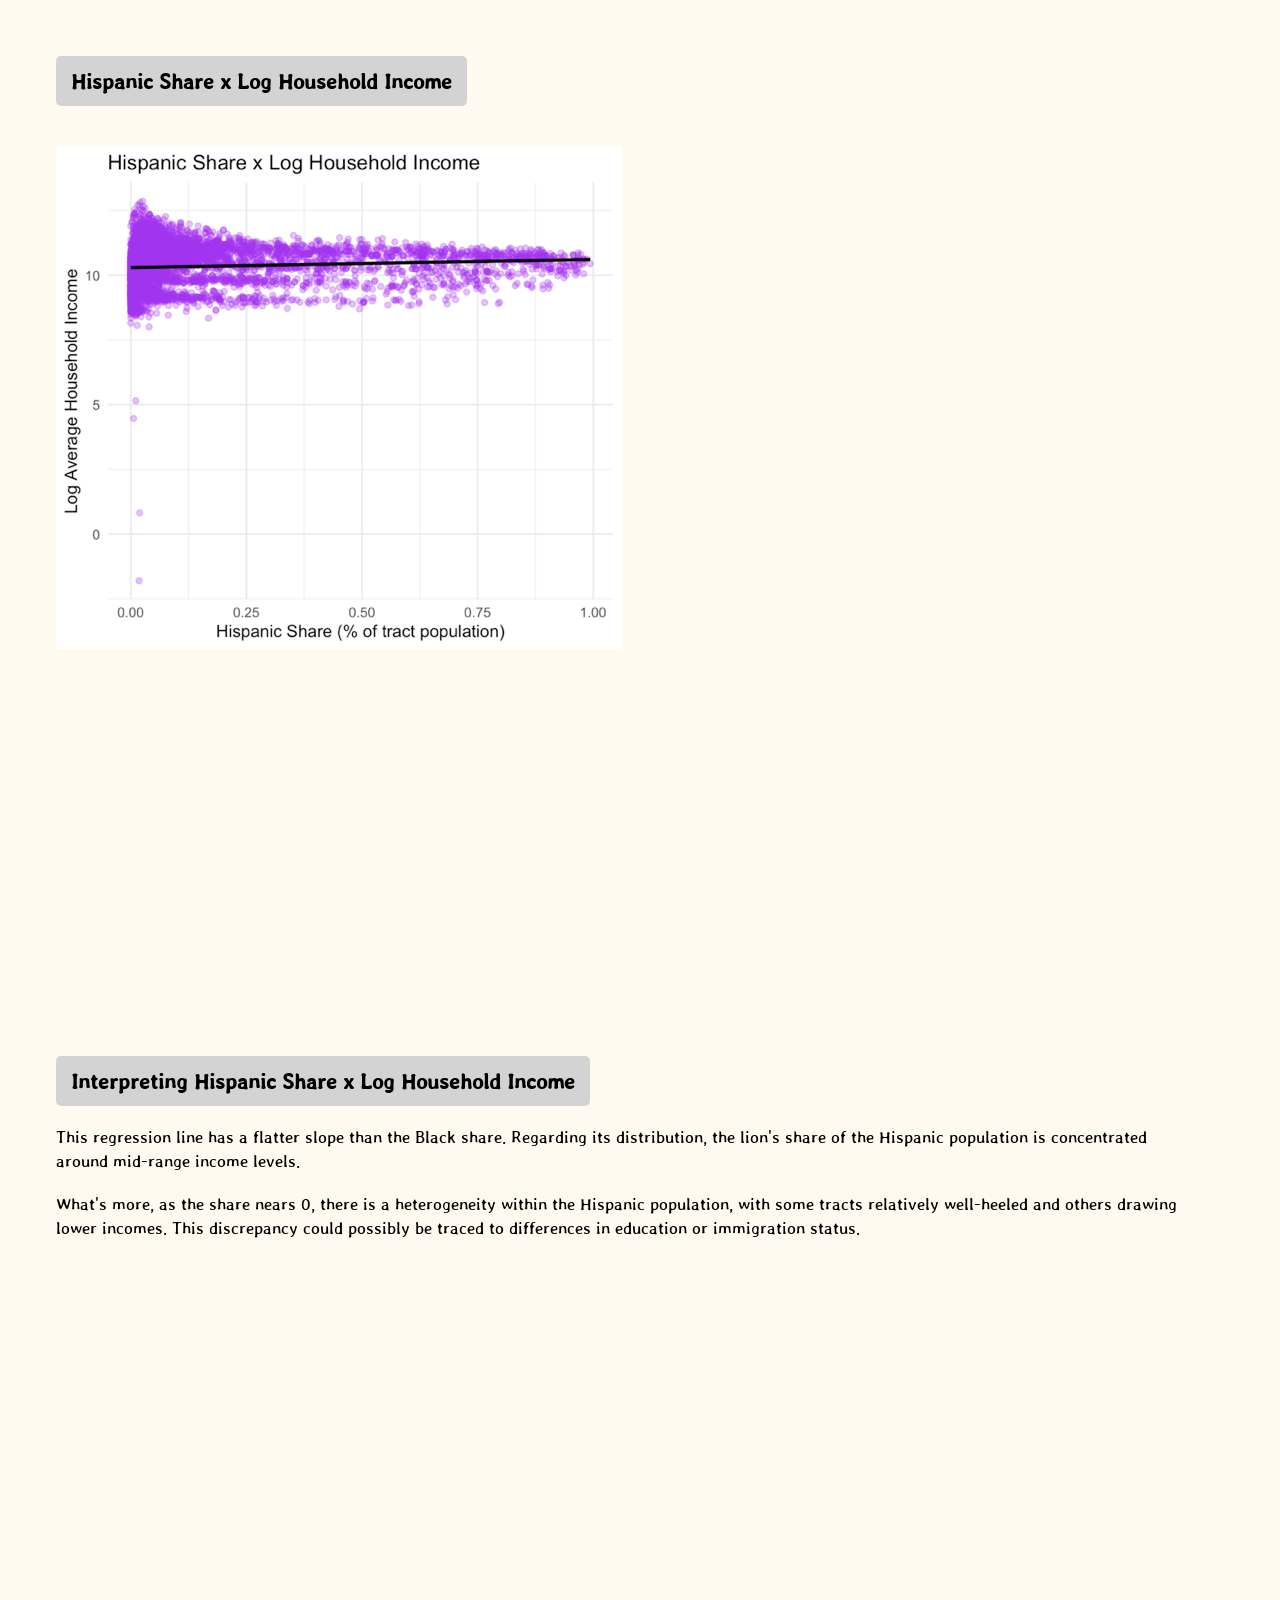
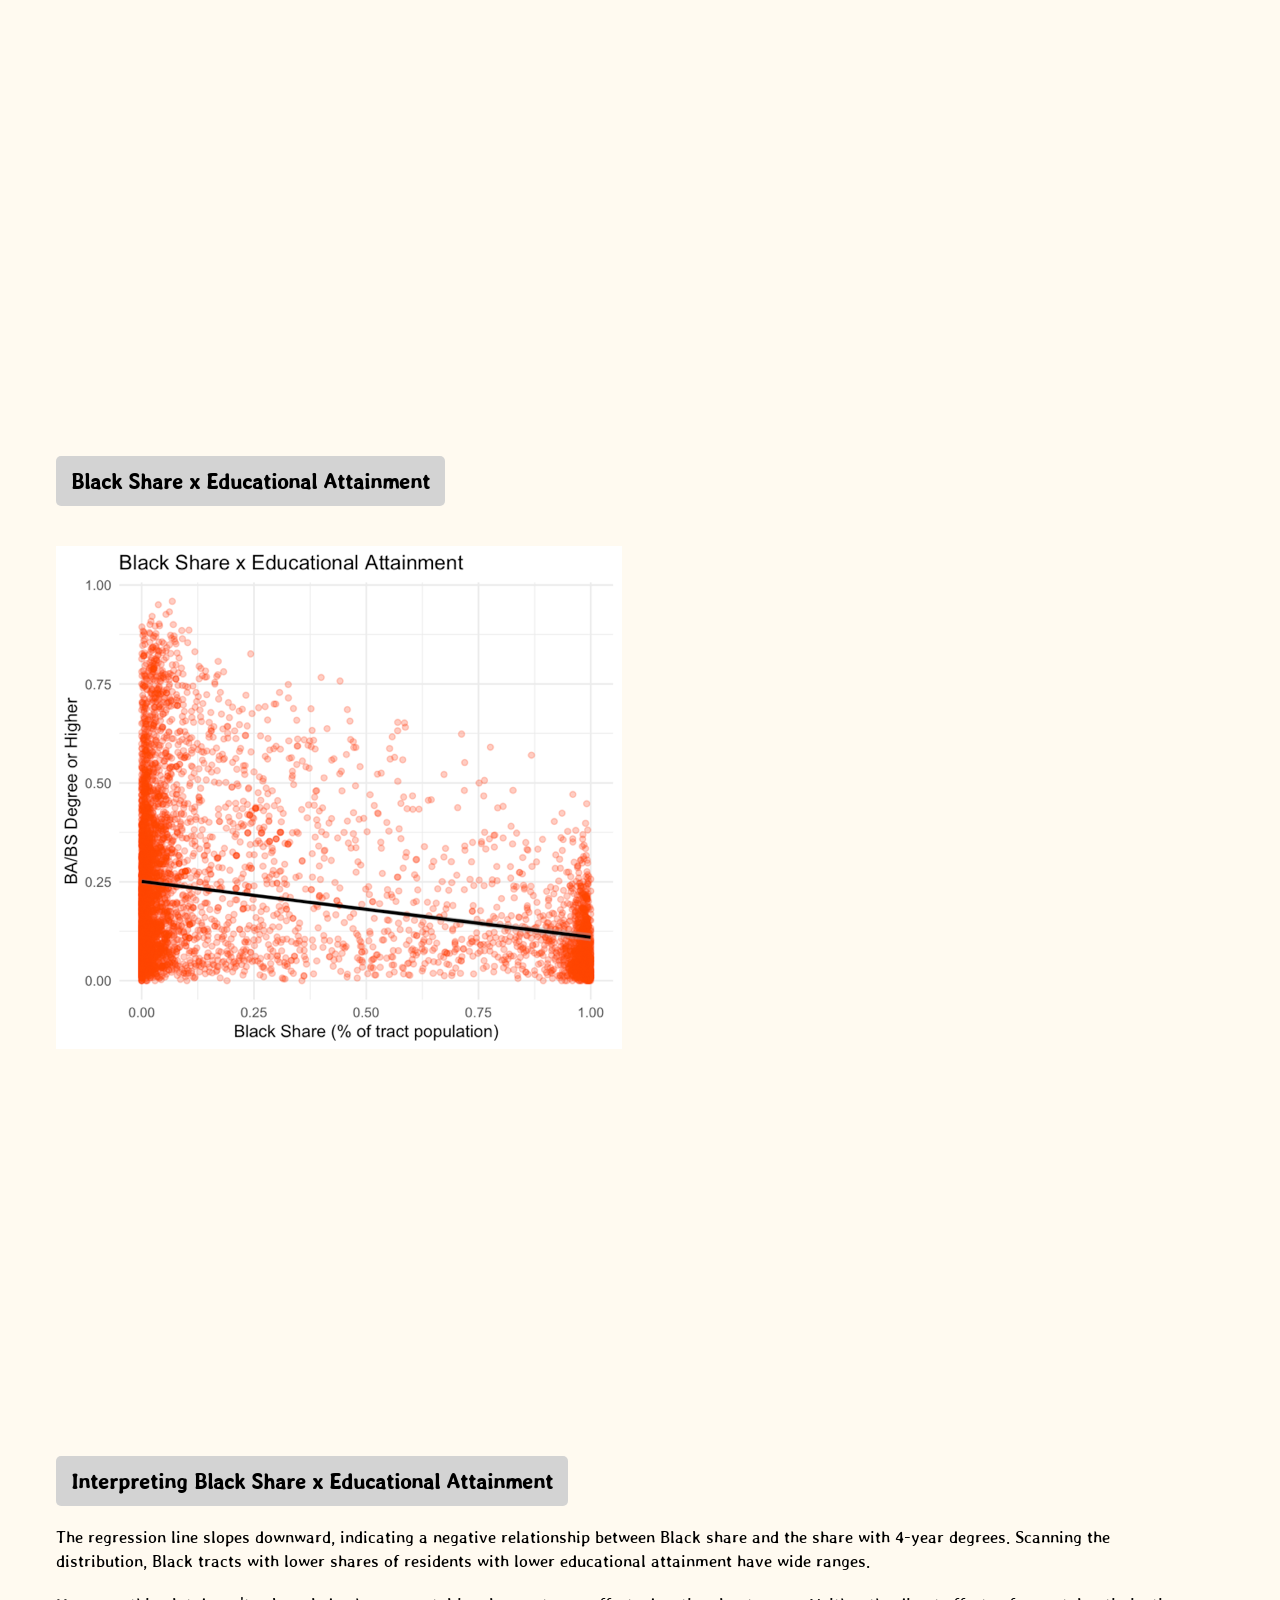
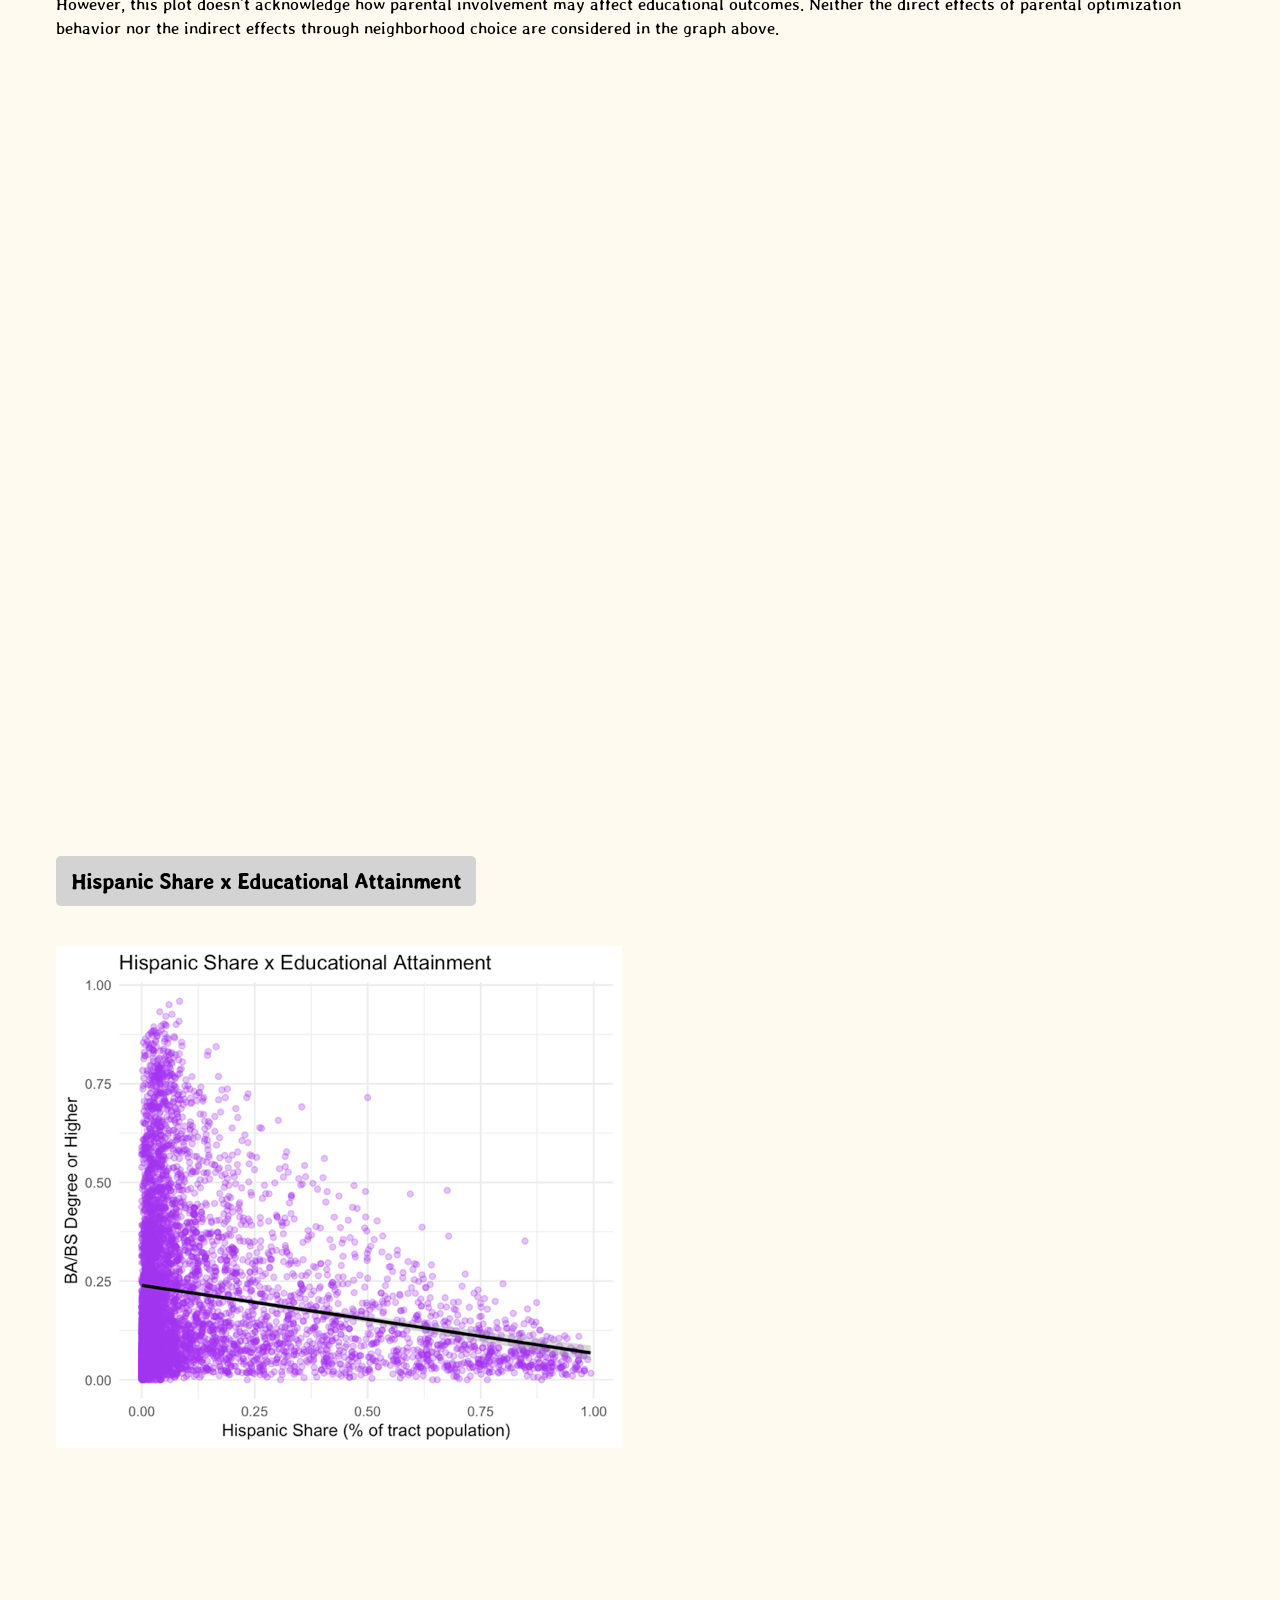
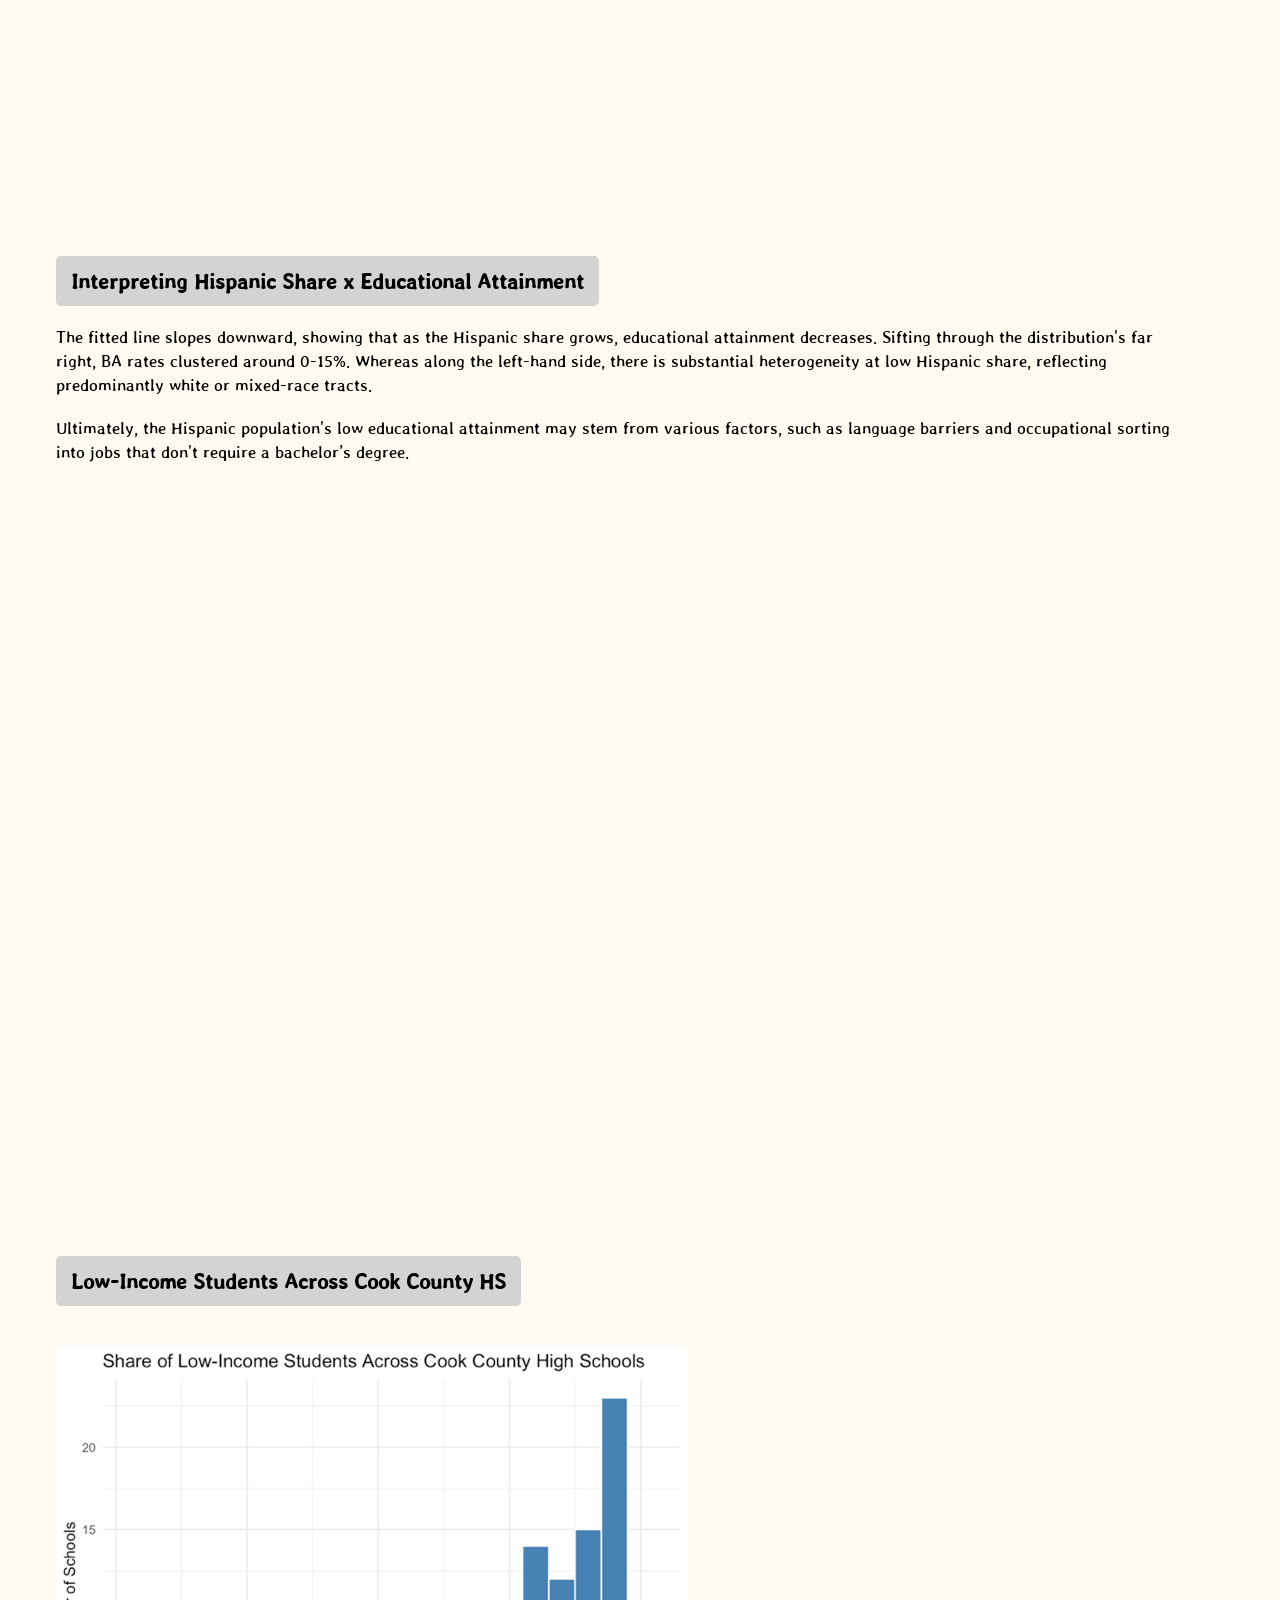
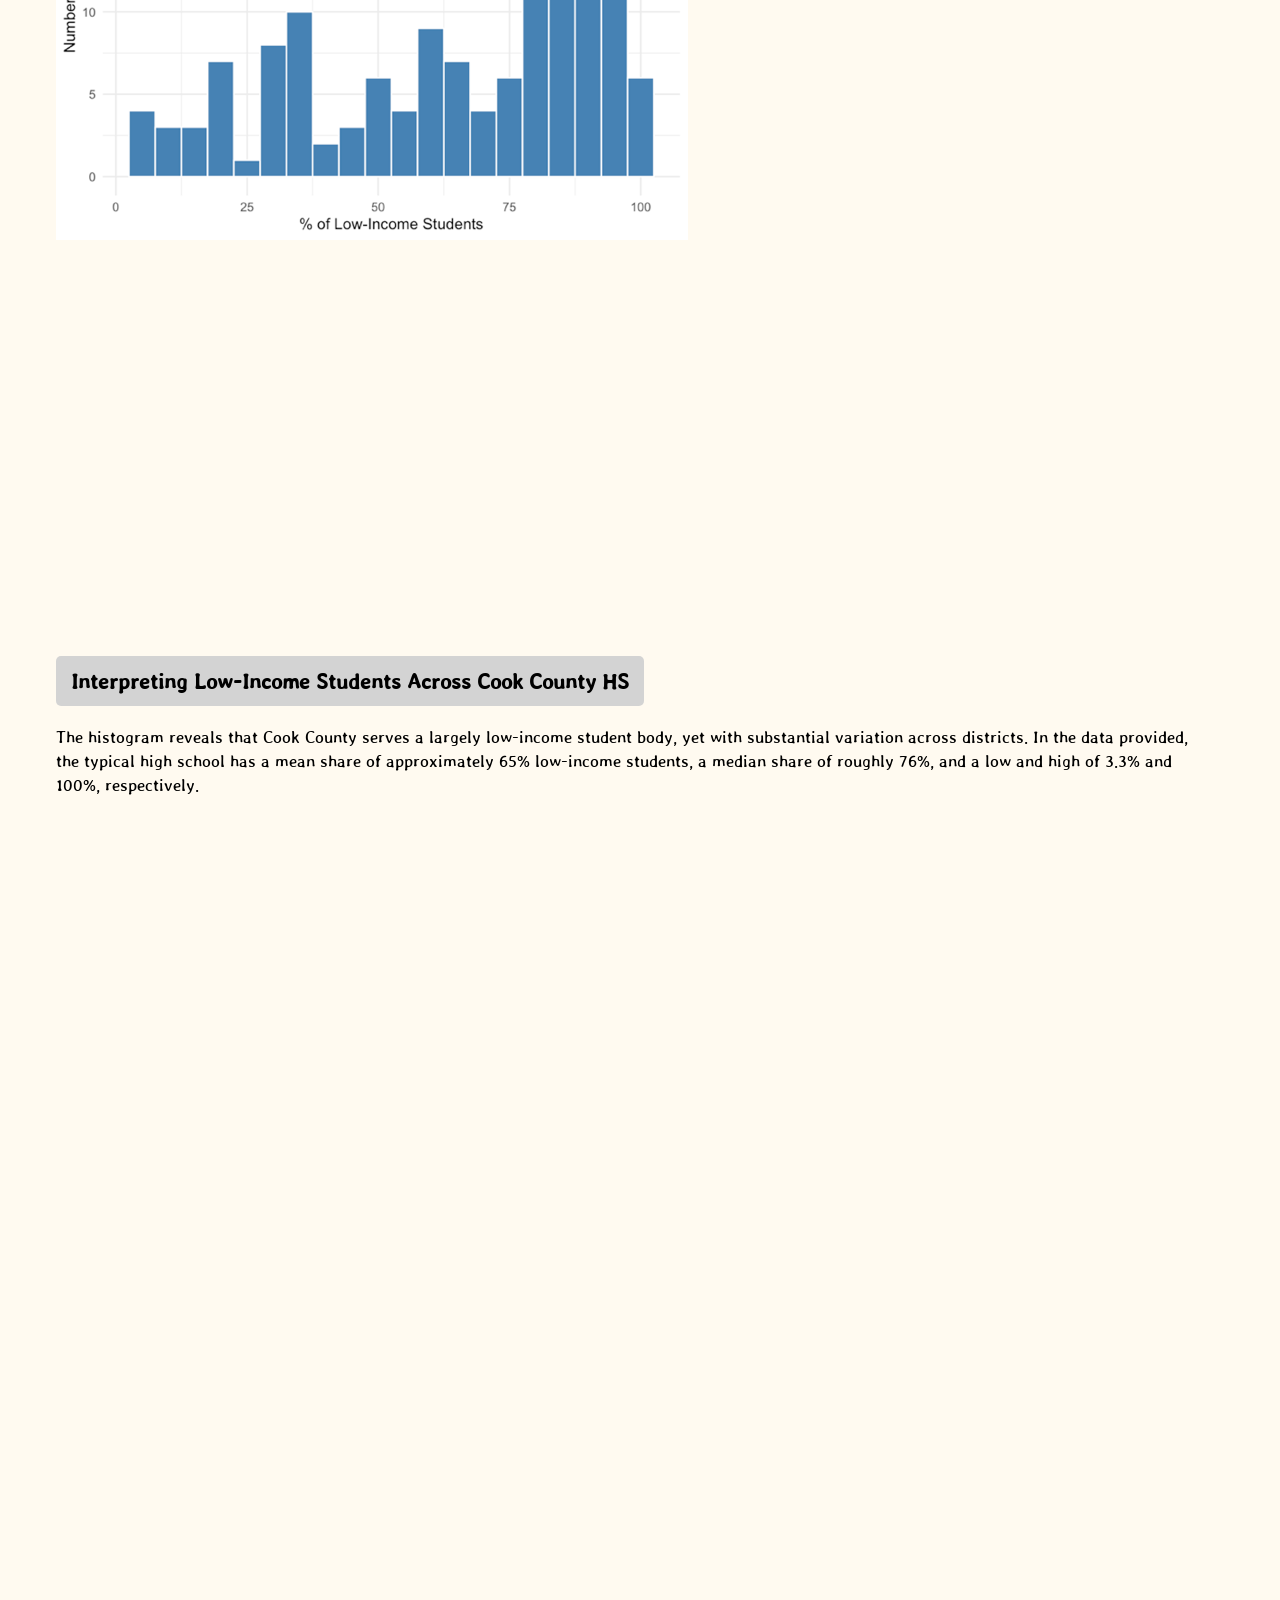
==== commit 8bae376c: "Update index.html" ====
--- a/index.html
+++ b/index.html
@@ -13,17 +13,16 @@
 <body>
      <section class="container">
         <div class="content">
-            <h2>Segregation in Cook County, Illinois</h2>
-            <p>Despite landmark legislation passed in the 1960s, including the Civil Rights Act, Voting Rights Act, and Fair Housing Act, Cook County remains divided.  By scrolling through this page, you can see how segregation in America has evolved since 1970.</p>
-            <p>The human costs of such stagnation are tremendous.  Despite the steps forward America has made regarding segregation, Cook County is coming apart in other ways.  Worsening inequality in education, income, and high school test scores seems to be driving a dispiriting trend.</p>
-            <p>For those concerned about the American dream, this trend is disturbing.  </p>
+            <h2>Segregation in Cook County</h2>
+            <p>Despite the landmark legislation passed in the 1960s, including the Civil Rights Act, Voting Rights Act, and Fair Housing Act, Cook County, Illinois, remains divided.</p>
+            <p>The costs of such stagnation are tremendous.  For those concerned about the American dream, the trends are disturbing.</p>
         </div>
     </section>
 
     <section class="container">
         <div class="content">
             <h2>An Analysis of Segregation in Cook County</h2>
-            <p>This interactive shows how segregation in Cook County, Illinois, has evolved since 1970.</p>
+            <p>This interactive shows how segregation in Cook County, Illinois, has evolved.</p>
             <p>by MICHAEL V. OCHOA</p>
              <a href="https://github.com/mochoabuilds/Analysis-of-Segregation-in-Cook-County-Illinois-1980-2010">R code</a> 
         </div>
@@ -32,13 +31,14 @@
     <section class="container"> 
         <div class="content">
         <h2>What is the Dissimilarity Index?</h2>
-            <p>A common measure of segregation used by social scientists is the dissimilarity index (DI), which ranges from 100, reflecting a complete clustering of a group in a separate neighborhood, to 0, indicating a perfectly even distribution.  Ultimately, the DI calculates the share of a given race/ethnicity that would have to move to produce a fully integrated Cook County.</p>
-        </div>
-    </section>
-
-     <section class="container">
-        <div class="content">
-            <h2>Cook County's Dissimilarity Index (DI)</h2>
+            <p>A common measure of segregation used by social scientists is the dissimilarity index (DI) -- which ranges from 100, reflecting a complete clustering of a group in a separate neighborhood, to 0, indicating a perfectly even distribution.</p>
+            <p>In other words, the DI calculates the share of a given race/ethnicity that would have to move to produce a fully integrated Cook County.</p>
+        </div>
+    </section>
+
+     <section class="container">
+        <div class="content">
+            <h2>Cook County Dissimilarity Index</h2>
             <br>
             <br>
             <img src="CookCountyDI.png"> 
@@ -48,17 +48,17 @@
     <section class="container"> 
         <div class="content">
             <h2>How Segregated Are Racial/Ethnic Groups in Cook County?</h2>
-                <p>In 1970, the dissimilarity index was 93% among Blacks and Whites in Cook County.  While the dissimilarity index has declined since then, it still stands at 75% -- meaning that 75% of Blacks and White would have to move to produce a fully integrated county.</p> 
-                <p>When it comes to residential integration, northern Democratic strongholds like Cook County seem stuck in the past.  Not only is it one of America’s most segregated counties, but it has also shown meager improvement.  The persistence of unmixed Black and Hispanic tracts suggests that, as overall diversity increased, segregation endured.</p> 
-                <p>Yet such persistent concentration over time does create neighborhood cultures. That is, a loose yet integrated fabric of social interactions and social institutions that enable local coordination of behaviors (e.g. differences in the products available at the corner store).</p>  
-        </div>
-    </section>
-
-    <section class="container">
-        <div class="content">
-            <h2>Why Does the Segregation Analysis Below Focus on People 25 and over?</h2>
-                <p>Adults 25 and older are prioritized because they provide useful data indicators. History has shown that education levels among adults 25+ are strongly correlated with household income and other SES outcomes, making this group a ripe candidate for study.  What's more, most adults have finished their formal education by age 25. If we were to include adults aged 18-24, our educational attainment figures would be skewed, as many individuals in this age group are still completing their education.  </p>
-                <p>Ultimately, focusing on adults aged 25 and older yields more stable measurements near universities (e.g. DePaul/Chicago's Lincoln Park). Including younger groups causes these areas to present as “low education” and muddies our estimates.</p>
+                <p>When it comes to residential integration, northern Democratic strongholds like Cook County seem stuck in the past:  not only is it one of America’s most segregated counties, but it has also shown meager improvement.  The persistence of unmixed tracts suggests that, as overall diversity increased, segregation endured.</p> 
+                <p>In 1970, the dissimilarity index was 93 among Blacks and Whites in Cook County – meaning 93% of Blacks and Whites would have had to move to make an integrated county.  In 2010, the dissimilarity index stood at about 76.  While the figure is the lowest since 1970, it remains high in absolute terms.</p> 
+                <p>However, such persistent concentration over time does create neighborhood cultures. That is, a loose yet integrated fabric of social interactions and social institutions that enable local coordination of behaviors (e.g. differences in the products available in shopping corridors, neighborhood cultural festivals).</p>  
+        </div>
+    </section>
+
+    <section class="container">
+        <div class="content">
+            <h2>Why Does the Analysis Below Focus on People 25 and over?</h2>
+                <p>Adults 25 and older are prioritized because they provide useful data indicators. History has shown that education levels among such adults are strongly correlated with household income and other SES outcomes, making this group a ripe candidate for study.  What's more, most adults have finished their formal education by age 25. If we were to include adults aged 18-24, our educational attainment figures would be skewed, as many individuals in this age group are still completing their education.</p>
+                <p>Focusing on adults aged 25 and older yields more stable measurements near universities (e.g., UIC/Little Italy). Including younger groups causes these areas to present as “low education” and muddies estimates.</p>
         </div>
     </section>
 
@@ -74,10 +74,10 @@
 
      <section class="container">
         <div class="content">
-            <h2>Interpreting the Relationship Between Black Share x Log Household Income</h2>
+            <h2>Interpreting Black Share x Log Household Income</h2>
                 <p>A slightly negative slope is seen in this regression line, implying a negative relationship between the Black share and tract-level average household income. Still, variation remains plentiful within the plot as not all Black tracts are low-income, and not all low-income tracts are majority Black.</p> 
                 <p>Essentially, this slope is imprecise and doesn't account for unobservables such as social environments, cognitive demands, socioeconomic conditions, culture, technology, and temporal context.  For that reason, we cannot say much about the slope, as the differences may be due to sorting.</p>
-                <p>Nonetheless, the plot's slope and distribution still corroborate the story of Black neighborhoods in Cook County across historical time.  It could be said that the Black share's lower incomes could be explained by the structural context.  For example, the residential locations of Black residents are farther from areas of job growth, which may contribute to higher unemployment rates.</p>
+                <p>Nonetheless, the plot's slope and distribution corroborate the story of Black neighborhoods in Cook County across historical time.  It could be said that the Black share's lower incomes could be explained by the structural context.  For example, the residential locations of Black residents are farther from job growth areas, which may contribute to higher unemployment rates.</p>
         </div>
     </section>
 
@@ -93,32 +93,15 @@
 
      <section class="container">
         <div class="content">
-            <h2>Interpreting the Relationship Between Hispanic Share x Log Household Income</h2>
-                <p>This regression line has a flatter slope than the Black share.  Regarding its distribution, the lion's share of the Hispanic population is concentrated around mid-range income levels. What's more, as the share nears 0, there is a heterogeneity within the Hispanic population, with some tracts relatively well-heeled and others drawing lower incomes. This discrepancy could possibly be traced to differences in education or immigration status.</p>
-        </div>
-    </section>
-
-    <section class="container">
-        <div class="content">
-            <h2>White Share x Log Household Income</h2>
-             <br>
-             <br>
-             <br>
-             <img src="WhiteLogInc.png"> 
-        </div>
-    </section>
-
-    <section class="container">
-        <div class="content">
-            <h2>Interpreting the Relationship Between White Share x Log Household Income</h2>
-                <p>The regression line reports a slight positive slope, suggesting a weak relationship between white share and average household income.  When examining the distribution, the values are tightly clustered on a log scale between 9 and 11.  When the White share nears 1.0, points grow denser at high log income levels, advancing our original claim of a slight positive slope.</p>
-                <p>Consistent with Cook County’s historical patterns, tracts with a higher white share have a higher average household income. This spatial income divide along racial and ethnic lines could be attributed to differences in education and access to high-wage occupations, further compounded by neighborhood sorting effects over time.</p>
-        </div>
-    </section>
-
-    <section class="container">
-        <div class="content">
-            <h2>White Share x Log Household Income</h2>
+            <h2>Interpreting Hispanic Share x Log Household Income</h2>
+                <p>This regression line has a flatter slope than the Black share.  Regarding its distribution, the lion's share of the Hispanic population is concentrated around mid-range income levels.</p>
+                <p>What's more, as the share nears 0, there is a heterogeneity within the Hispanic population, with some tracts relatively well-heeled and others drawing lower incomes. This discrepancy could possibly be traced to differences in education or immigration status.</p>
+        </div>
+    </section>
+
+    <section class="container">
+        <div class="content">
+            <h2>Black Share x Educational Attainment</h2>
              <br>
              <br>
              <br>
@@ -128,7 +111,7 @@
 
     <section class="container">
         <div class="content">
-         <h2>Interpreting the Relationship Between Black Share x Educational Attainment</h2>
+         <h2>Interpreting Black Share x Educational Attainment</h2>
             <p>The regression line slopes downward, indicating a negative relationship between Black share and the share with 4-year degrees.  Scanning the distribution, Black tracts with lower shares of residents with lower educational attainment have wide ranges.</p>
             <p>However, this plot doesn't acknowledge how parental involvement may affect educational outcomes. Neither the direct effects of parental optimization behavior nor the indirect effects through neighborhood choice are considered in the graph above.</p>
         </div>
@@ -146,32 +129,15 @@
 
     <section class="container">
         <div class="content">
-         <h2>Interpreting the Relationship Between Hispanic Share x Educational Attainment</h2>
+         <h2>Interpreting Hispanic Share x Educational Attainment</h2>
             <p>The fitted line slopes downward, showing that as the Hispanic share grows, educational attainment decreases. Sifting through the distribution's far right, BA rates clustered around 0-15%. Whereas along the left-hand side, there is substantial heterogeneity at low Hispanic share, reflecting predominantly white or mixed-race tracts.</p>
-            <p>Overall, this pattern is like that of the Black share. Yet the Hispanic population's low educational attainment may stem from various factors, such as language barriers and occupational sorting into jobs that don't require a bachelor’s degree.</p>
-        </div>
-    </section>
-
-    <section class="container">
-        <div class="content">
-            <h2>White Share x Educational Attainment</h2>
-             <br>
-             <br>
-             <br>
-             <img src="WhiteEdu.png"> 
-        </div>
-    </section>
-
-    <section class="container">
-        <div class="content">
-         <h2>Interpreting the Relationship Between White Share x Educational Attainment </h2>
-            <p>The regression line slopes upward, emblematic of a positive association between White share and educational attainment. Parsing the distribution, we see education scattered across a low share. Tracts with high White share and low bachelor’s degree rates are likely representative of working-class White areas.</p>
-        </div>
-    </section>
-
-    <section class="container">
-        <div class="content">
-            <h2>Share of Low-Income Students Across Cook County High Schools</h2>
+            <p>Ultimately, the Hispanic population's low educational attainment may stem from various factors, such as language barriers and occupational sorting into jobs that don't require a bachelor’s degree.</p>
+        </div>
+    </section>
+
+    <section class="container">
+        <div class="content">
+            <h2>Low-Income Students Across Cook County HS</h2>
              <br>
              <br>
              <br>
@@ -181,7 +147,7 @@
 
     <section class="container">
         <div class="content">
-         <h2>Interpreting Share of Low-Income Students Across Cook County High Schools</h2>
+         <h2>Interpreting Low-Income Students Across Cook County HS</h2>
             <p>The histogram reveals that Cook County serves a largely low-income student body, yet with substantial variation across districts.  In the data provided, the typical high school has a mean share of approximately 65% low-income students, a median share of roughly 76%, and a low and high of 3.3% and 100%, respectively.</p>
         </div>
     </section>
@@ -189,13 +155,13 @@
     <section class="container">
         <div class="content">
         <h2>Schools in the City of Chicago vs. Suburban Cook County</h2>
-            <p>When comparing the two regions, the analysis shows: (1) suburban rates of economic disadvantage are half that of the city, (2) the suburban black share is also about half that of Chicago, and (3) the White share nearly triples in the suburbs.  Suburban high schools also have significantly lower rates of low-income students than those in Chicago, even with reasonably similar racial/ethnic mixes.</p>
-        </div>
-    </section>
-
-    <section class="container">
-        <div class="content">
-         <h2>% of low-Income Students to SAT Math Across Regions</h2>
+            <p>When comparing the two regions, the analysis shows that suburban rates of economic disadvantage are half those in the city, the suburban black share is also about half that of Chicago, and the White share nearly triples in the suburbs.  Suburban high schools also have significantly lower rates of low-income students than those in Chicago, even with reasonably similar racial/ethnic mixes.</p>
+        </div>
+    </section>
+
+    <section class="container">
+        <div class="content">
+         <h2>% of Low-Income Students x SAT Math x Regions</h2>
          <br>
          <br>
          <br>
@@ -205,7 +171,7 @@
 
     <section class="container">
         <div class="content">
-         <h2>Interpreting % of low-Income Students to SAT Math Across Regions </h2>
+         <h2>Interpreting % of Low-Income Students x SAT Math x Regions </h2>
             <p>Low-income share is strongly associated with lower SAT math scores. This reflects concentrated disadvantage – that is, fewer resources flow to students in neighborhoods with lower household incomes, resulting in less tax revenue for school districts. Also, when we stratify schools, we see that suburban schools tend to outperform city schools in math.</p> 
             <p>However, this plot does not consider other factors that affect test scores, such as personal stressors affecting the student before the exam and/or the effects of high-arousal events (e.g. nearby violence on the day of the exam), family environment, etc.</p>
         </div>
@@ -213,7 +179,7 @@
 
     <section class="container">
         <div class="content">
-         <h2>% of low-Income Students to SAT Reading Across Regions</h2>
+         <h2>% of Low-Income Students x SAT Reading x Regions</h2>
          <br>
          <br>
          <br>
@@ -223,8 +189,9 @@
 
     <section class="container">
         <div class="content">
-         <h2>Interpreting % of low-Income Students to SAT Reading Across Regions </h2>
-         <p>Low-income share is strongly associated with lower SAT reading scores. Once again, this reflects concentrated disadvantage – that is, fewer resources flow to students in neighborhoods with lower household incomes, resulting in less tax revenue for school districts.  Additionally, when we stratify by region, we again see that suburban schools tend to outperform city schools in reading.</p>
+         <h2>Interpreting % of Low-Income Students x SAT Reading x Regions </h2>
+         <p>Low-income share is strongly associated with lower SAT reading scores. Once again, this reflects concentrated disadvantage – that is, fewer resources flow to students in neighborhoods with lower household incomes, resulting in less tax revenue for school districts.</p>
+         <p>Additionally, when we stratify by region, we again see that suburban schools tend to outperform city schools in reading.</p>
         </div>
     </section>
 
@@ -247,7 +214,7 @@
 
       <section class="container">
         <div class="content">
-         <h2>Relationship Between HS Drop Out Rates for Females x SAT Math</h2>
+         <h2>HS Dropout Rates for Females x SAT Math</h2>
          <br>
          <br>
          <img src="DropoutFemaleSAT.png"> 
@@ -256,15 +223,24 @@
 
      <section class="container">
         <div class="content">
-         <h2>Interpreting the Relationship Between HS Dropout Rates for Females x SAT Math </h2>
+         <h2>Interpreting HS Dropout Rates for Females x SAT Math </h2>
          <p>The slope of the regression line is negative, suggesting that as female dropout rates increase, SAT math scores slide downward. Delving into the distribution, we see that schools with a low female dropout rate (<5%) have much higher SAT math scores. On the contrary, schools with higher dropout rates (10-20%) have significantly lower scores, often below 400.</p>
          <p>Yet this plot doesn't capture how specific aspects of the immediate surroundings (familiarity with a college-preparatory curriculum, cognitive demands, social aspects) and sociocultural and socioeconomic contexts may be driving female dropout rates. What's more, omitted variables such as the teacher qualifications and contextual differences across time may also explain much more of this relationship than expected.</p>
         </div>
     </section>
 
-    <section class="container">
-        <div class="content">
-         <p>With deep gratitude and appreciation for your visit!</p>
+      <section class="container">
+        <div class="content">
+         <h2>Segregation in Cook County</h2>
+         <p>Despite the steps forward Illinois has taken regarding racial segregations, Cook County is coming apart along the lines of income, education, and SAT scores.  This leaves the poor behind and stuck in place.</p>
+         <p>For those concerned about the American dream, this is disturbing.  Worse, it often damages the next generation as well.  Research by NYU sociologist Patrick Sharkey shows that children living in poorer enclaves have worse outcomes than more affluent peers – but those whose parents grew up in similarly scarce conditions do even worse.</p>
+         <p>While race may not matter as much as it did when Martin Luther King was assassinated almost 60 years ago.  It still matters too much.</p>
+        </div>
+    </section>
+
+    <section class="container">
+        <div class="content">
+         <p>With deep gratitude and appreciation for your visit.</p>
          <p> - Michael</p>
          <a href="https://github.com/mochoabuilds/Analysis-of-Segregation-in-Cook-County-Illinois-1980-2010">R code</a> 
          <p></p>
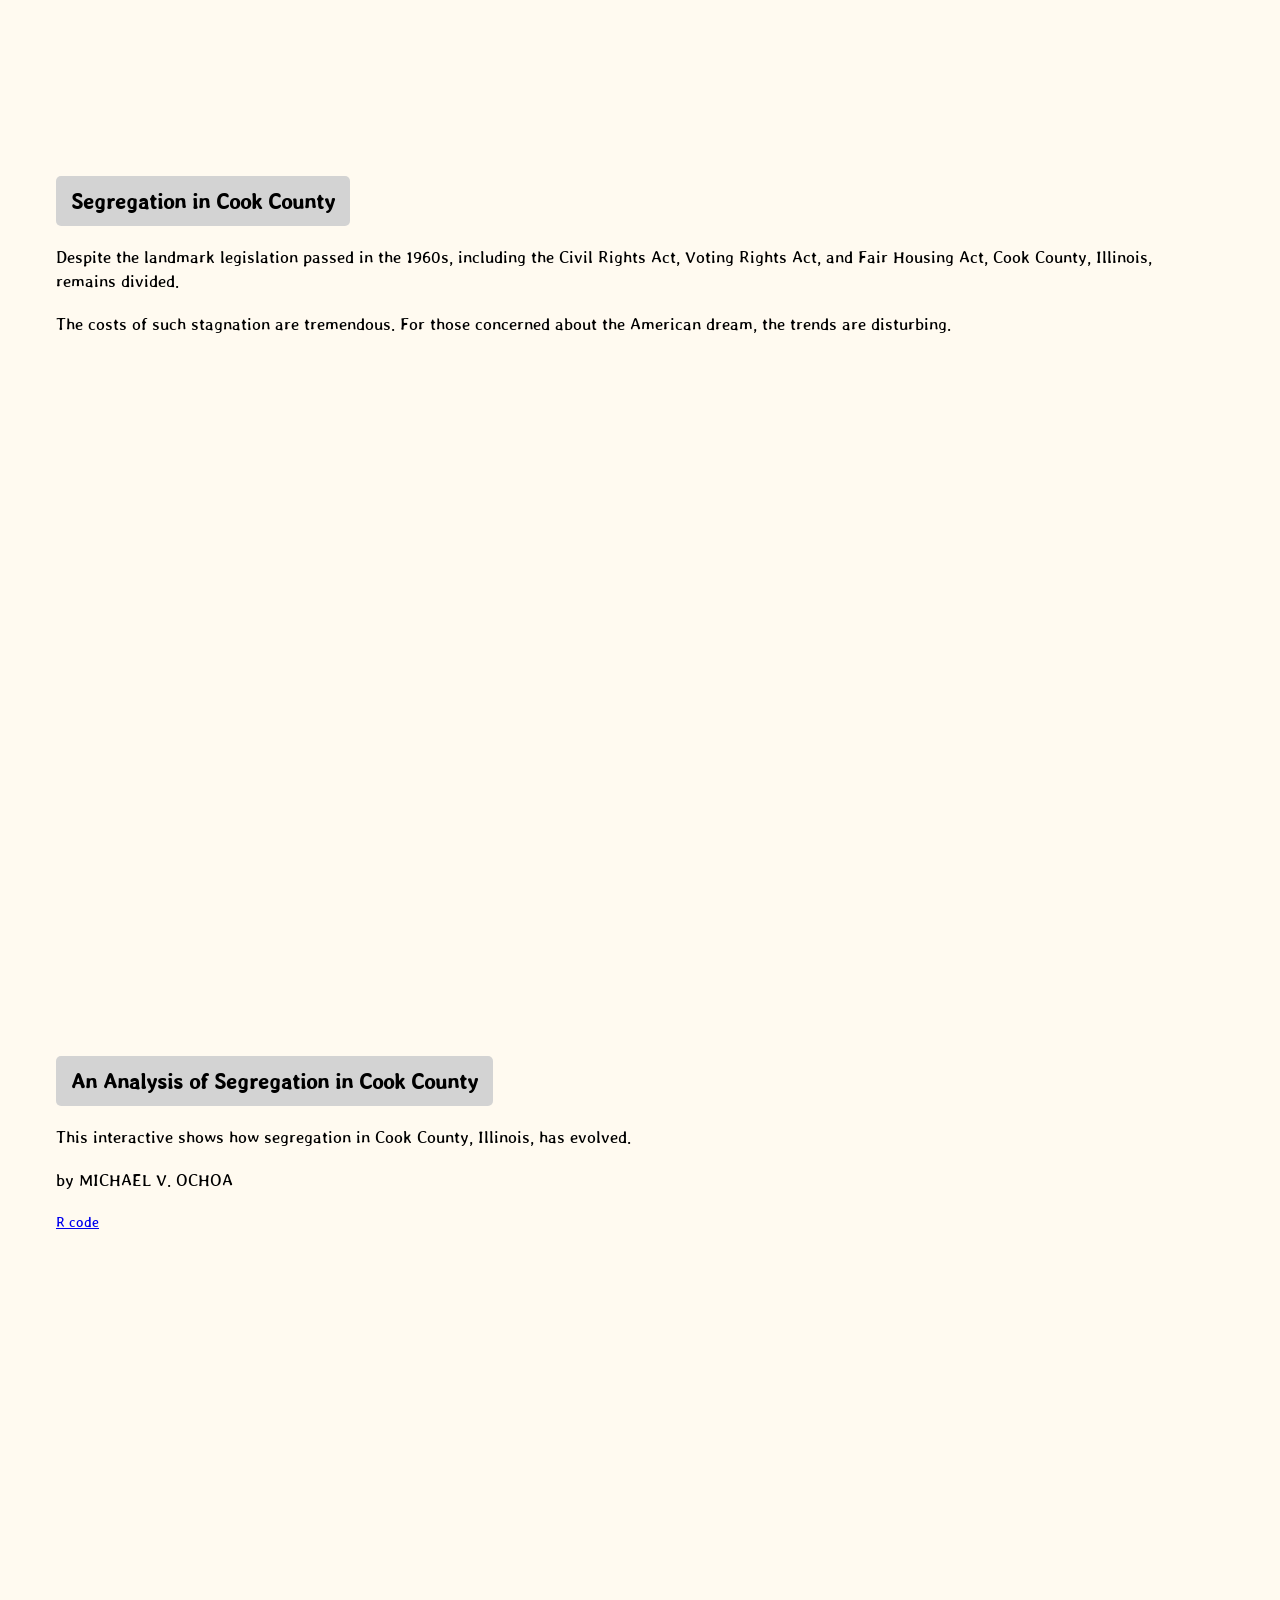
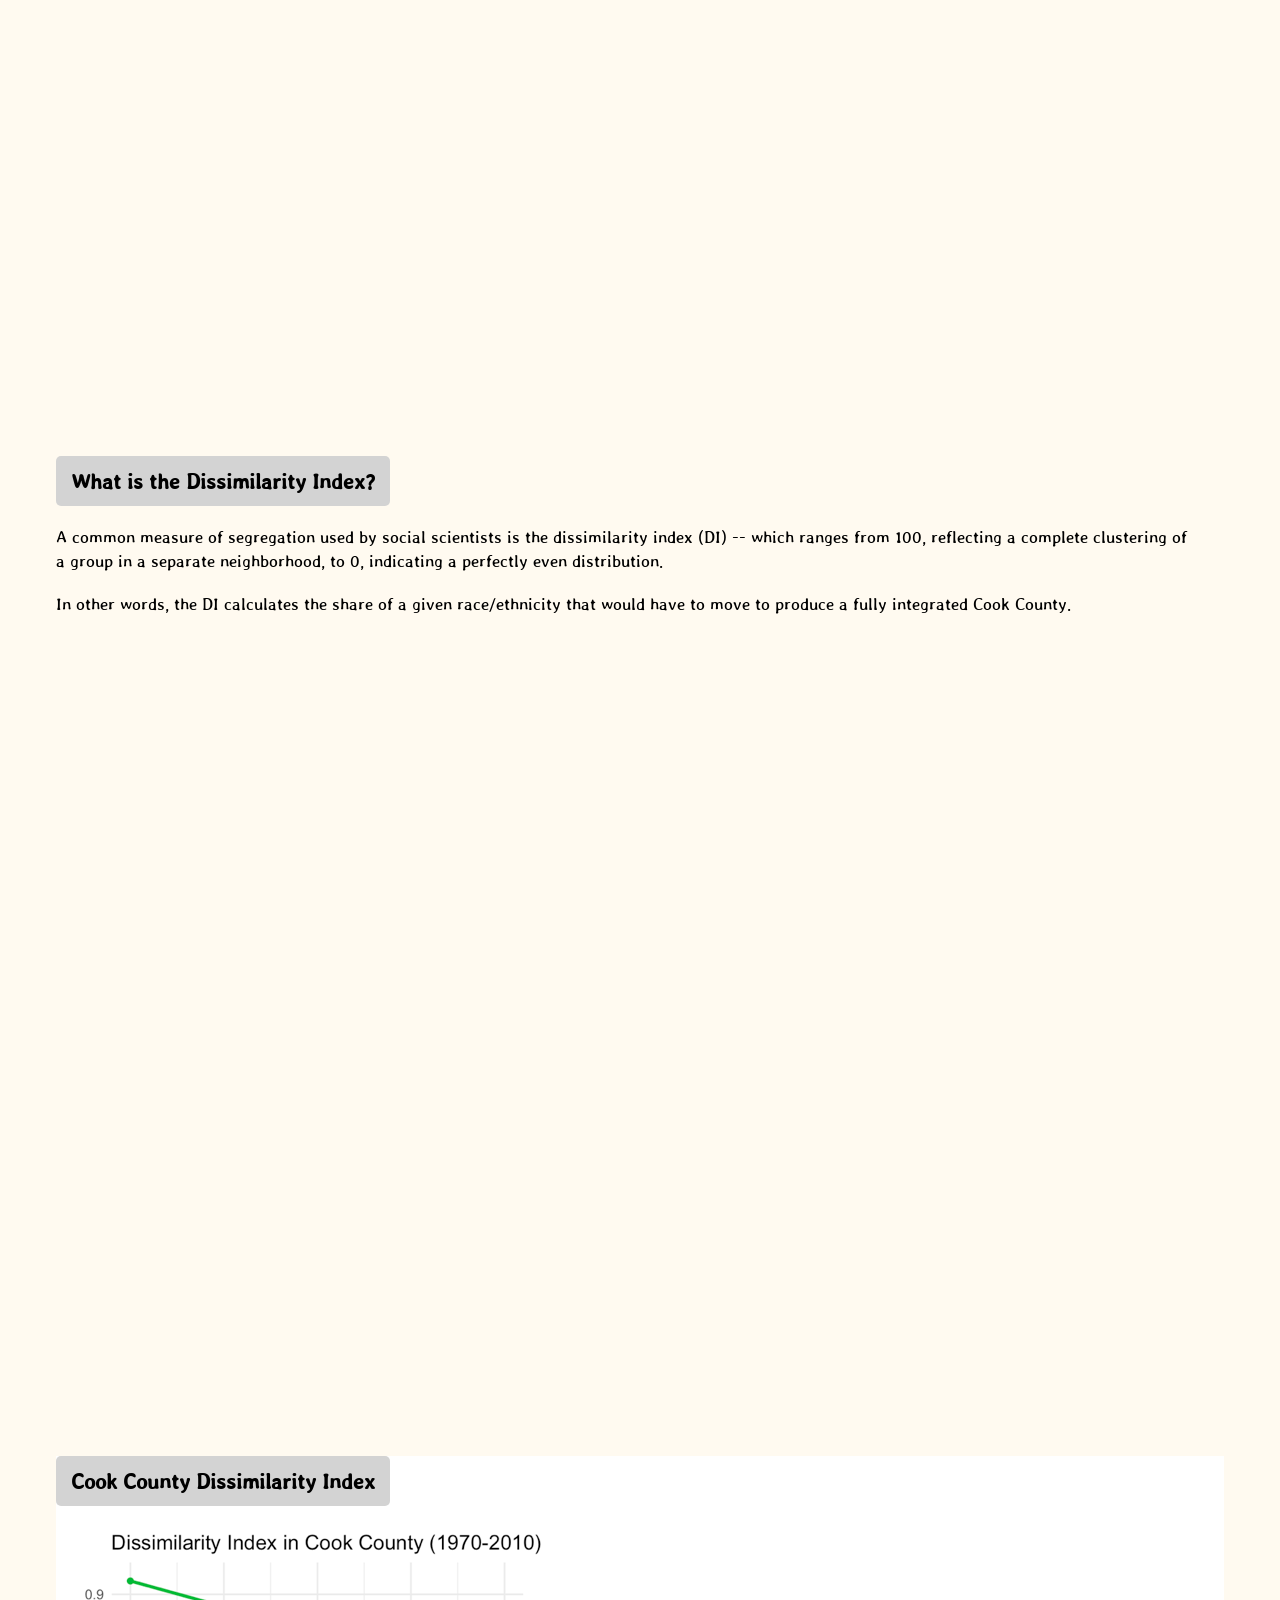
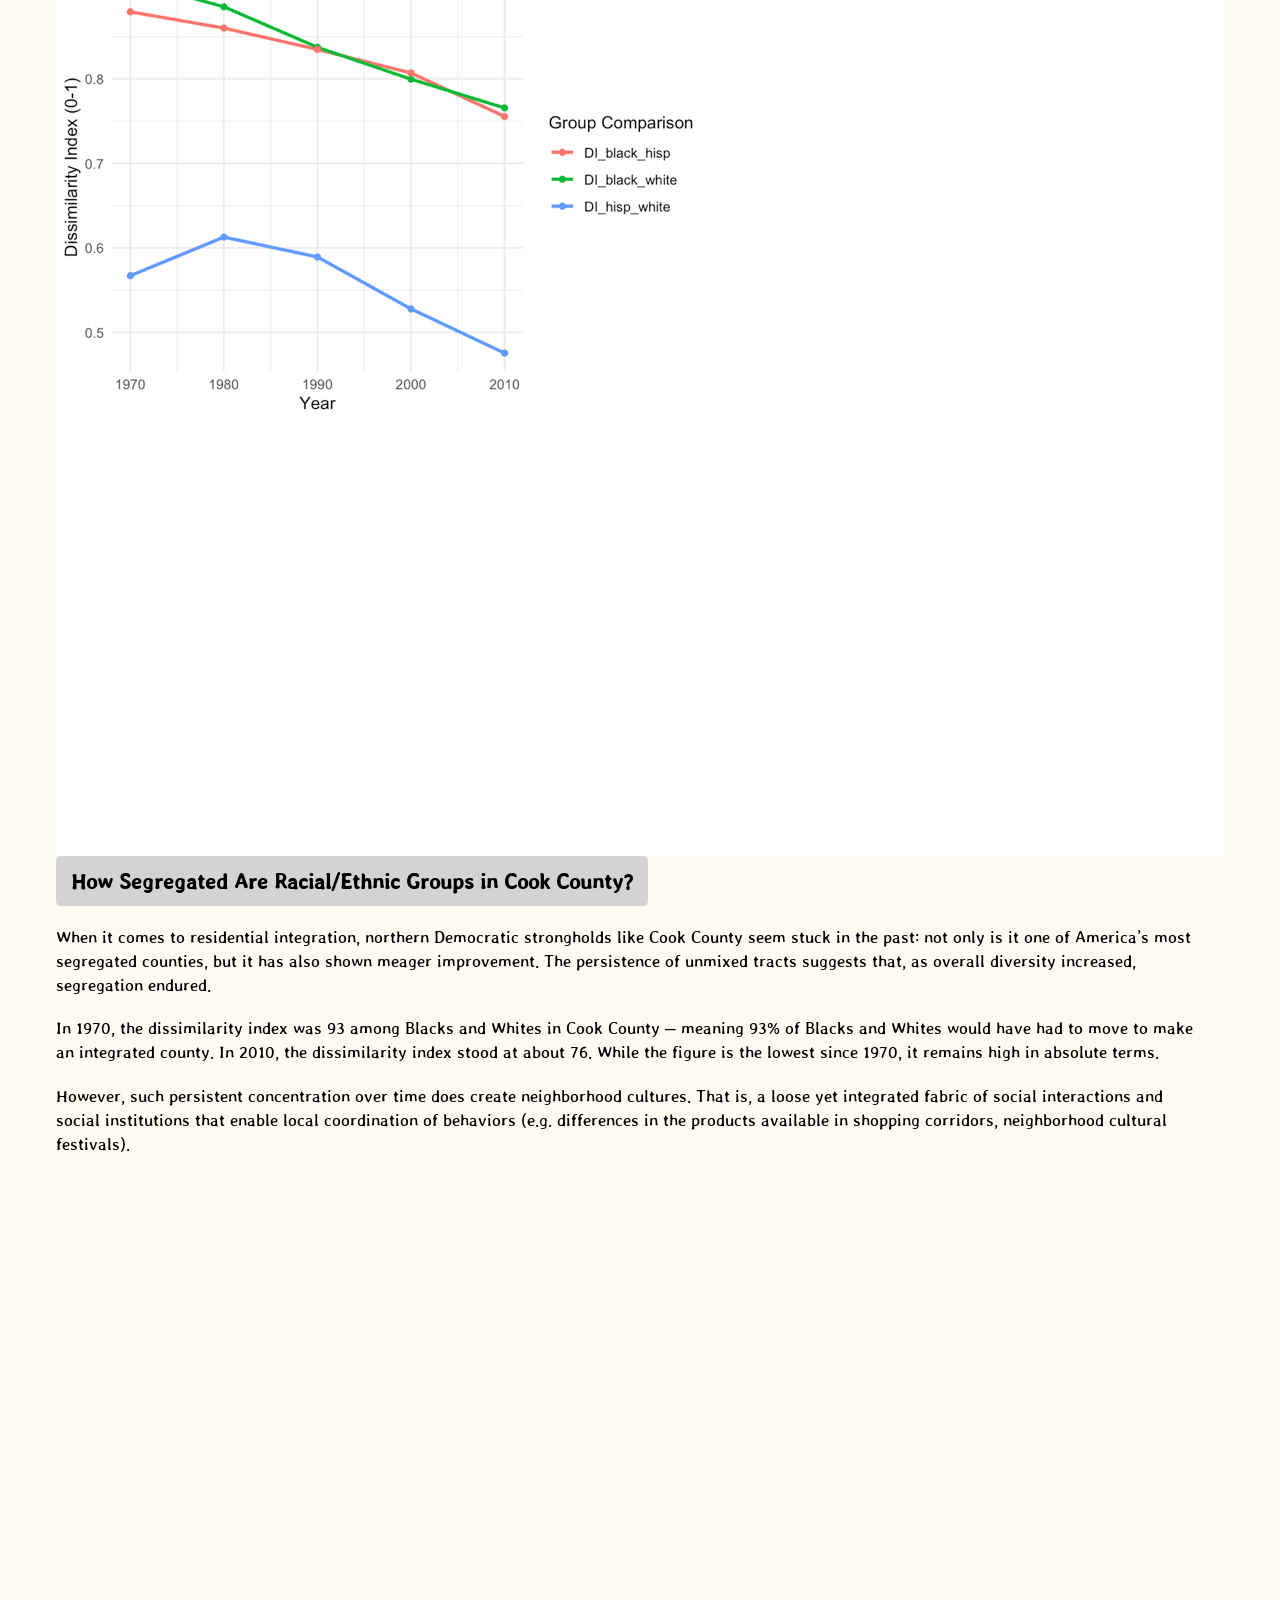
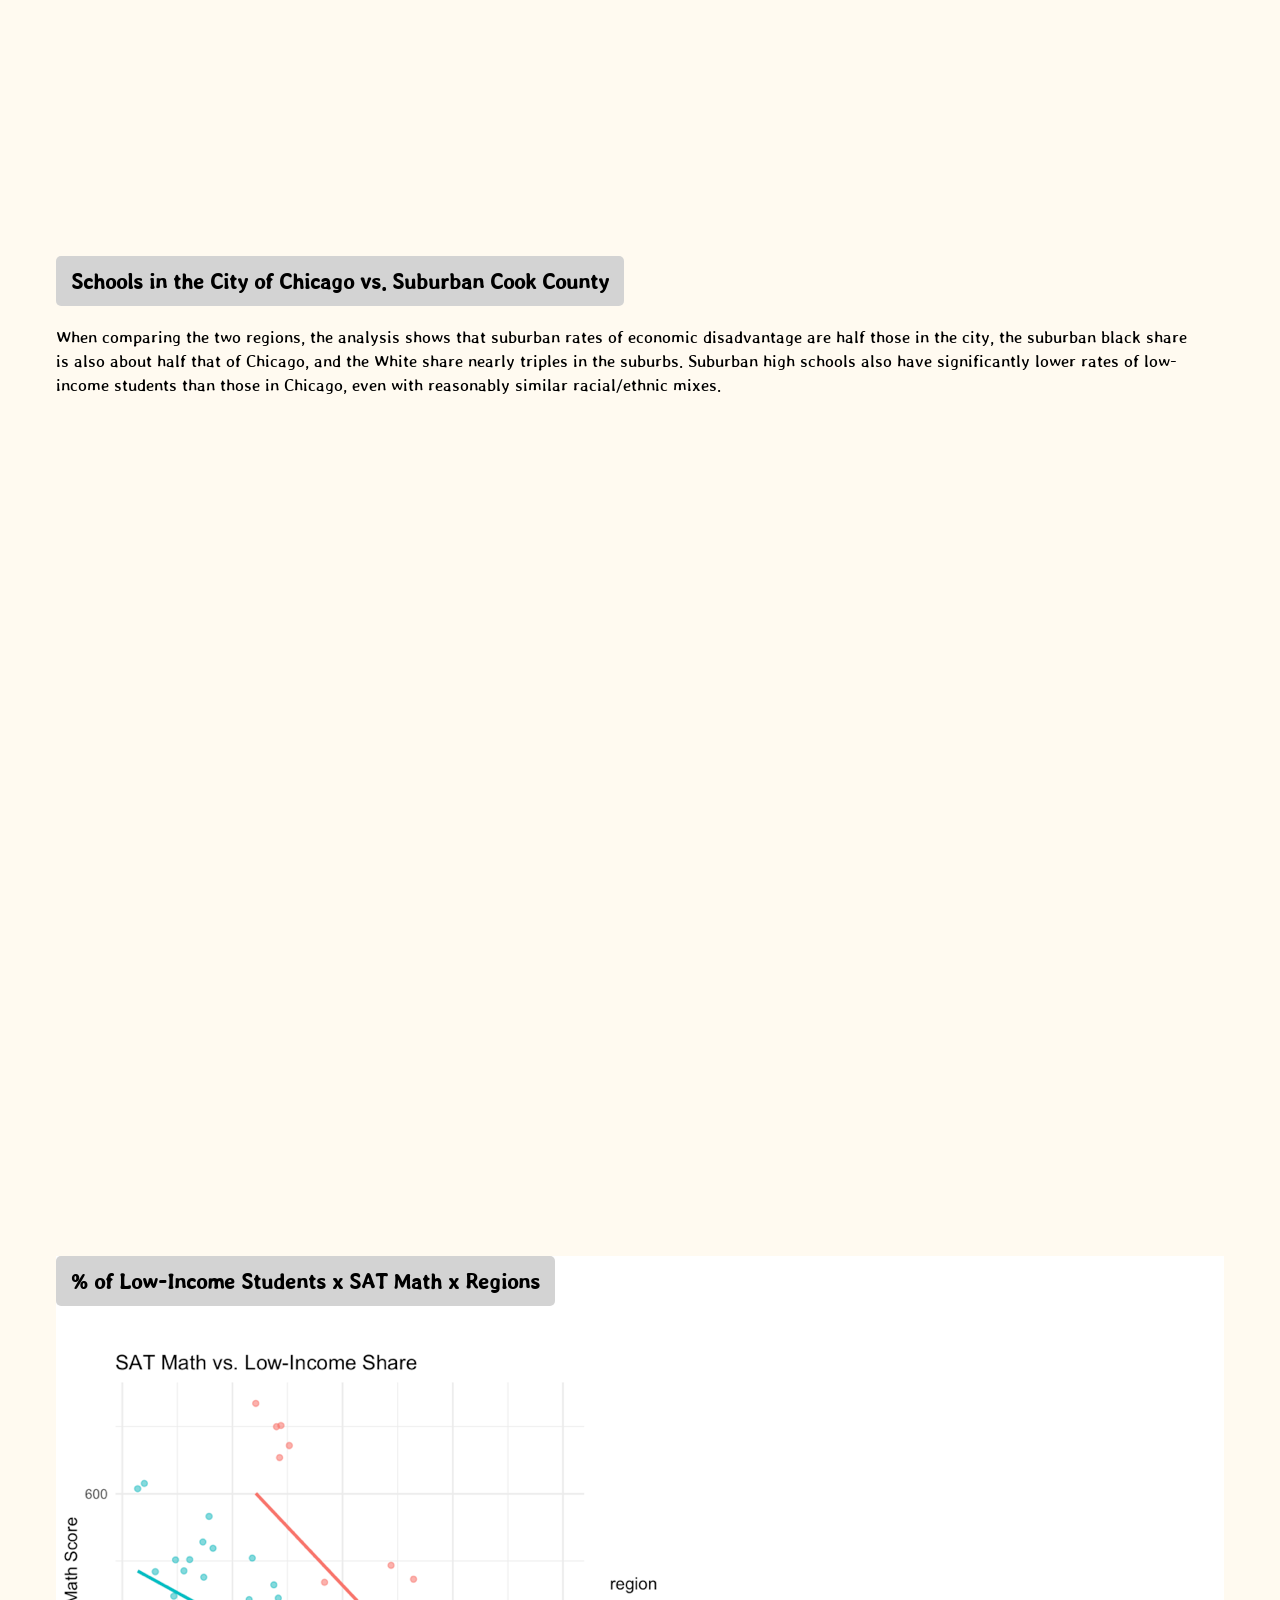
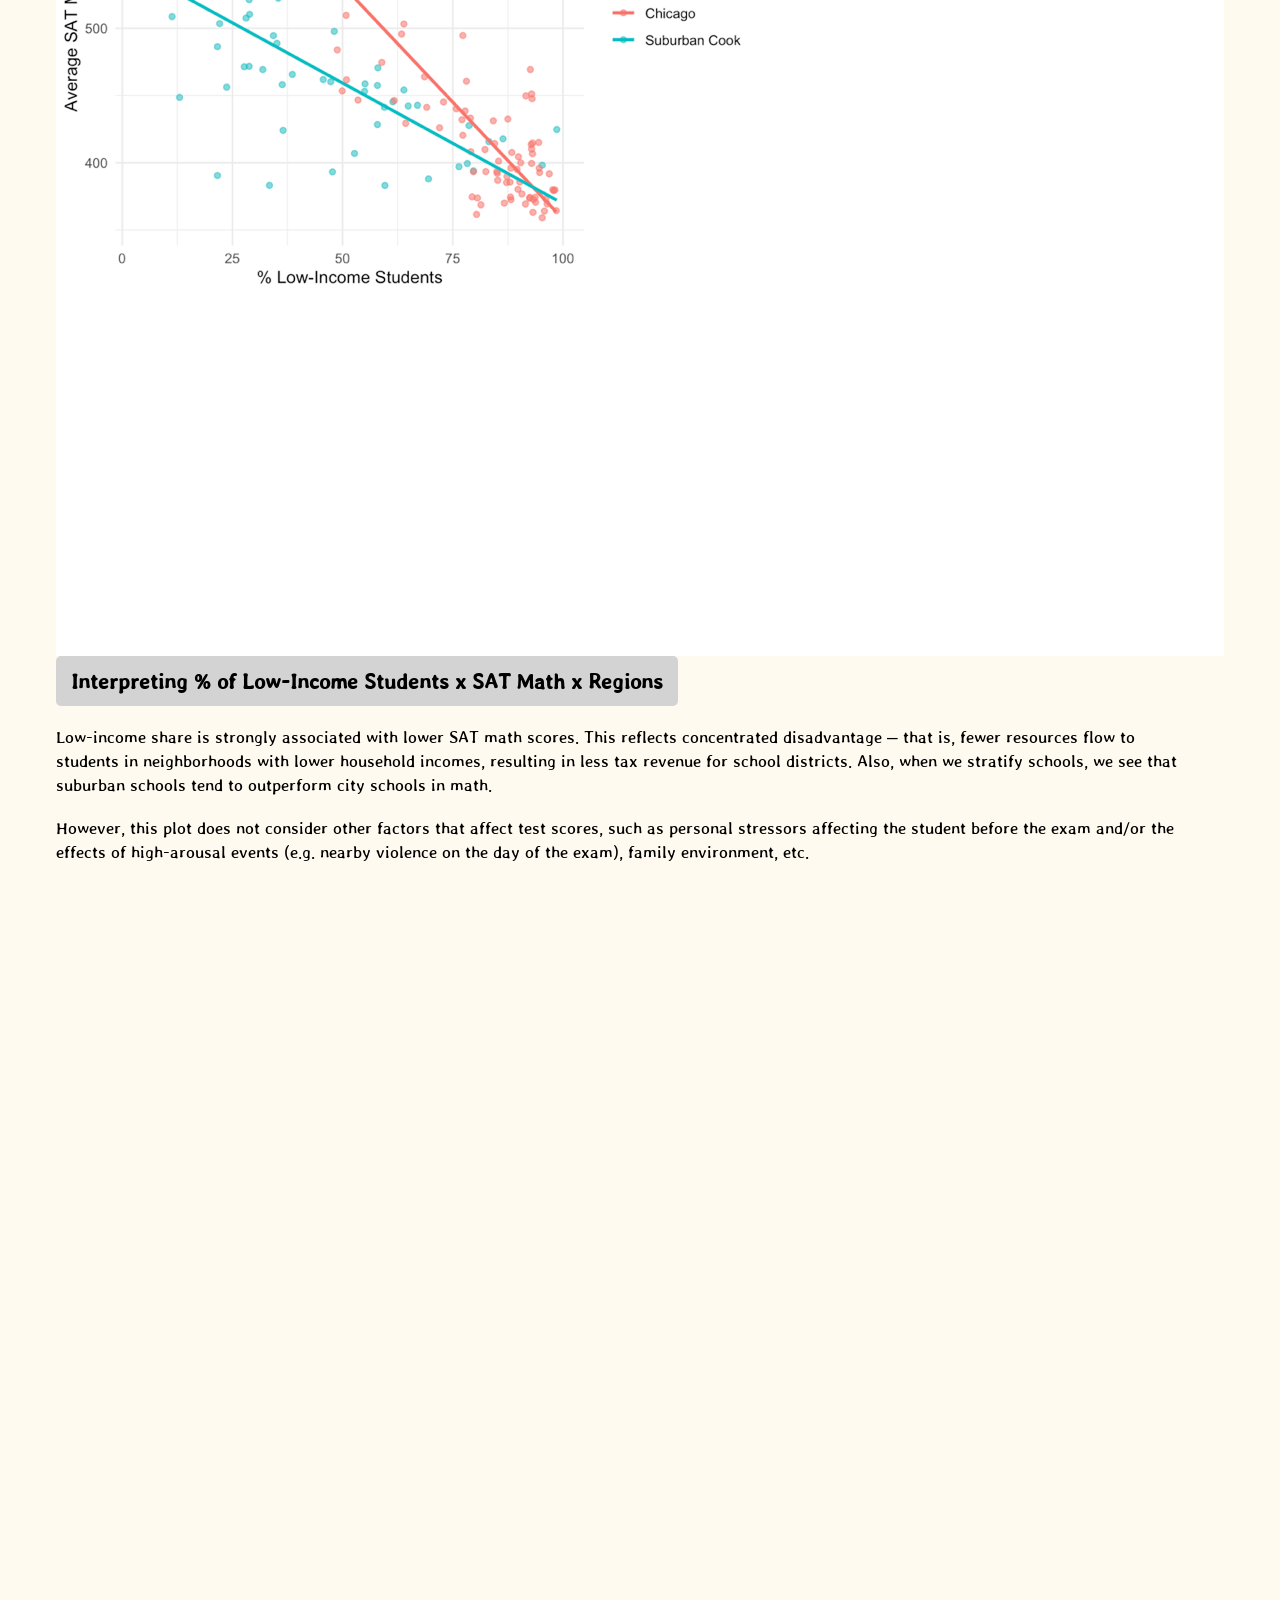
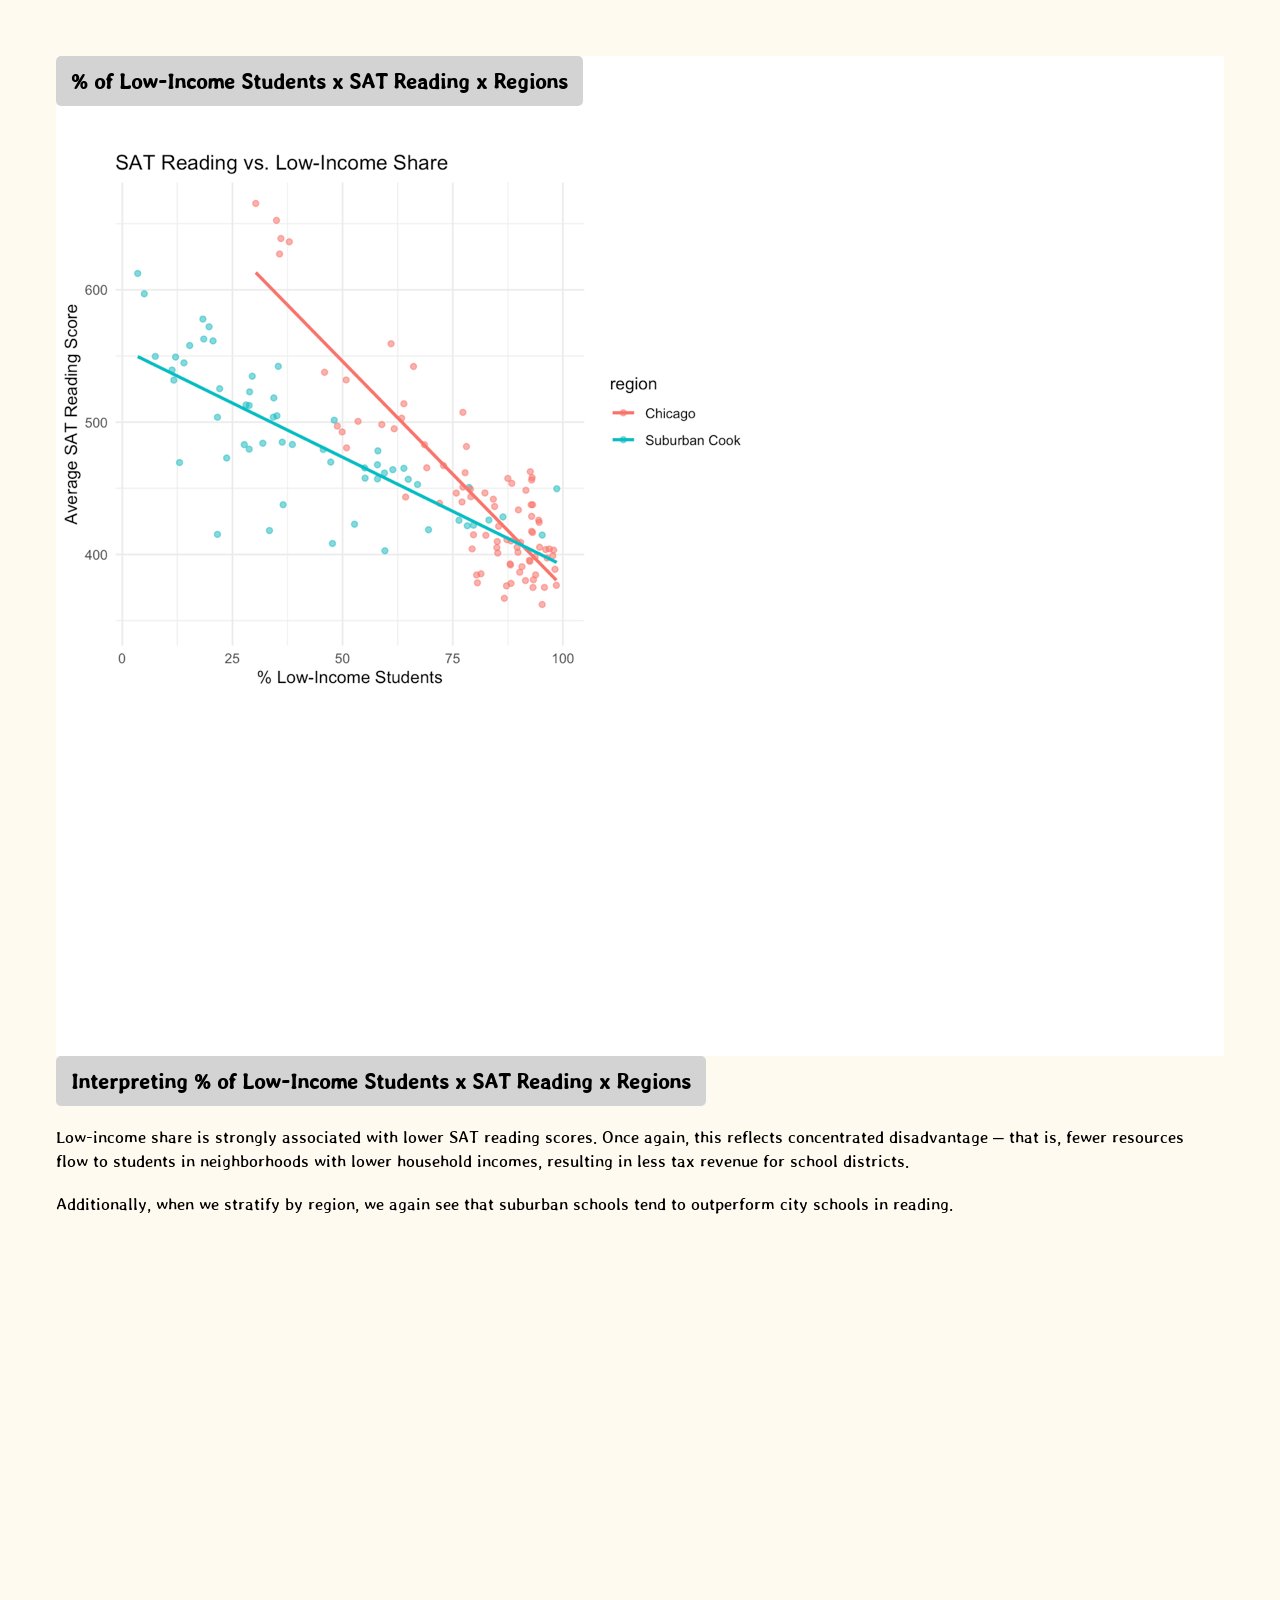
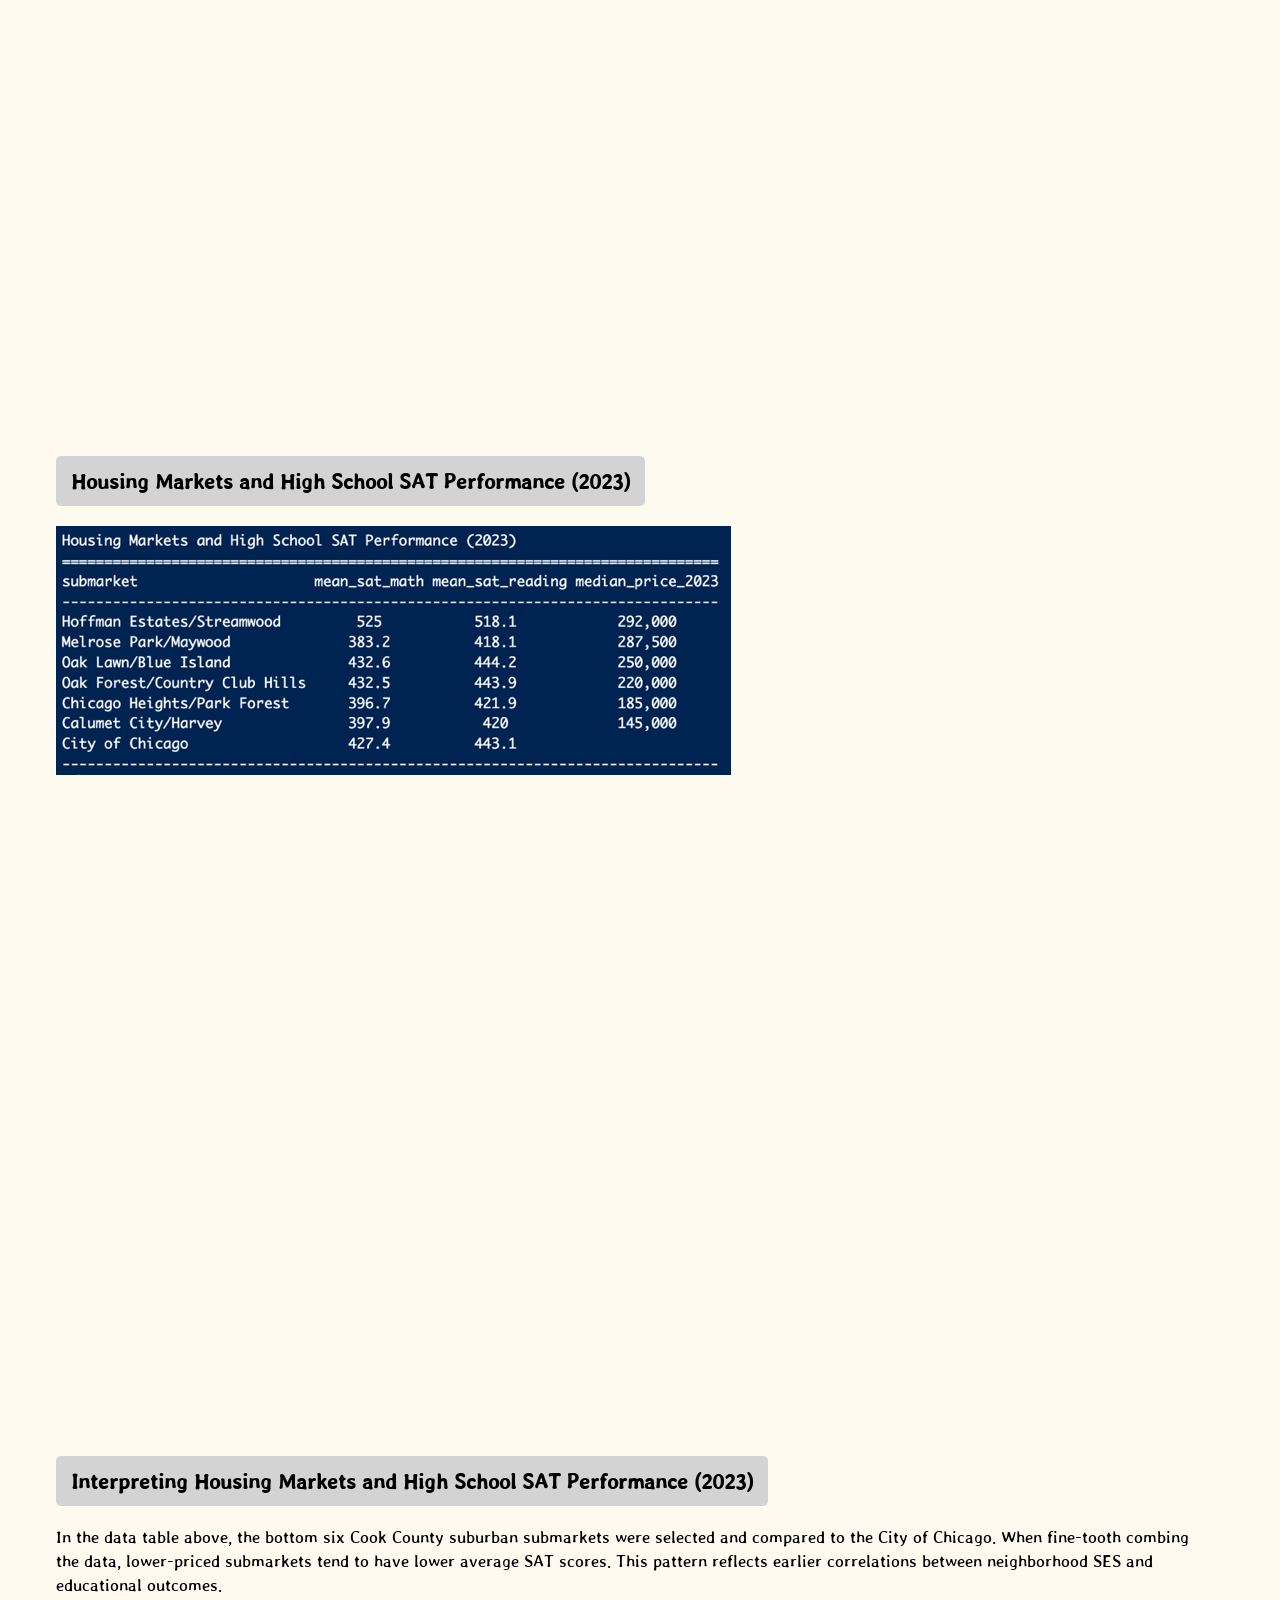
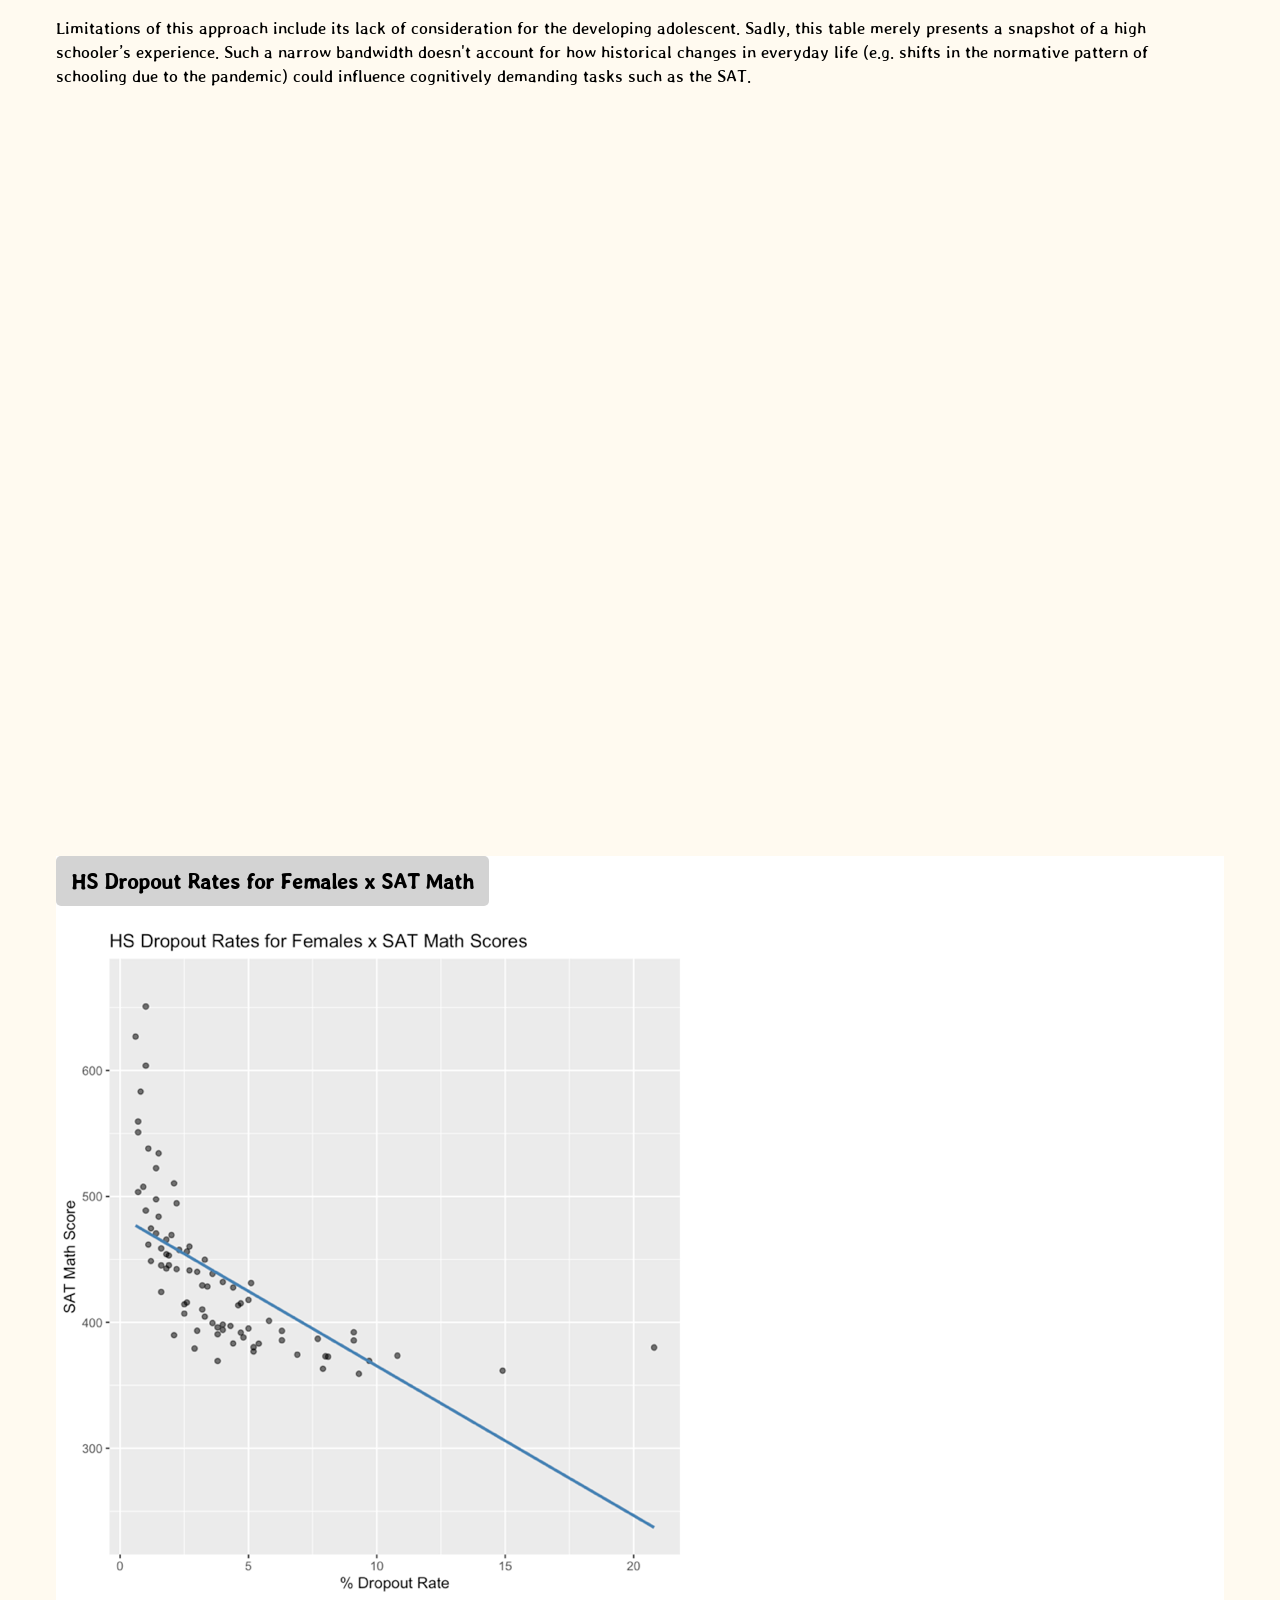
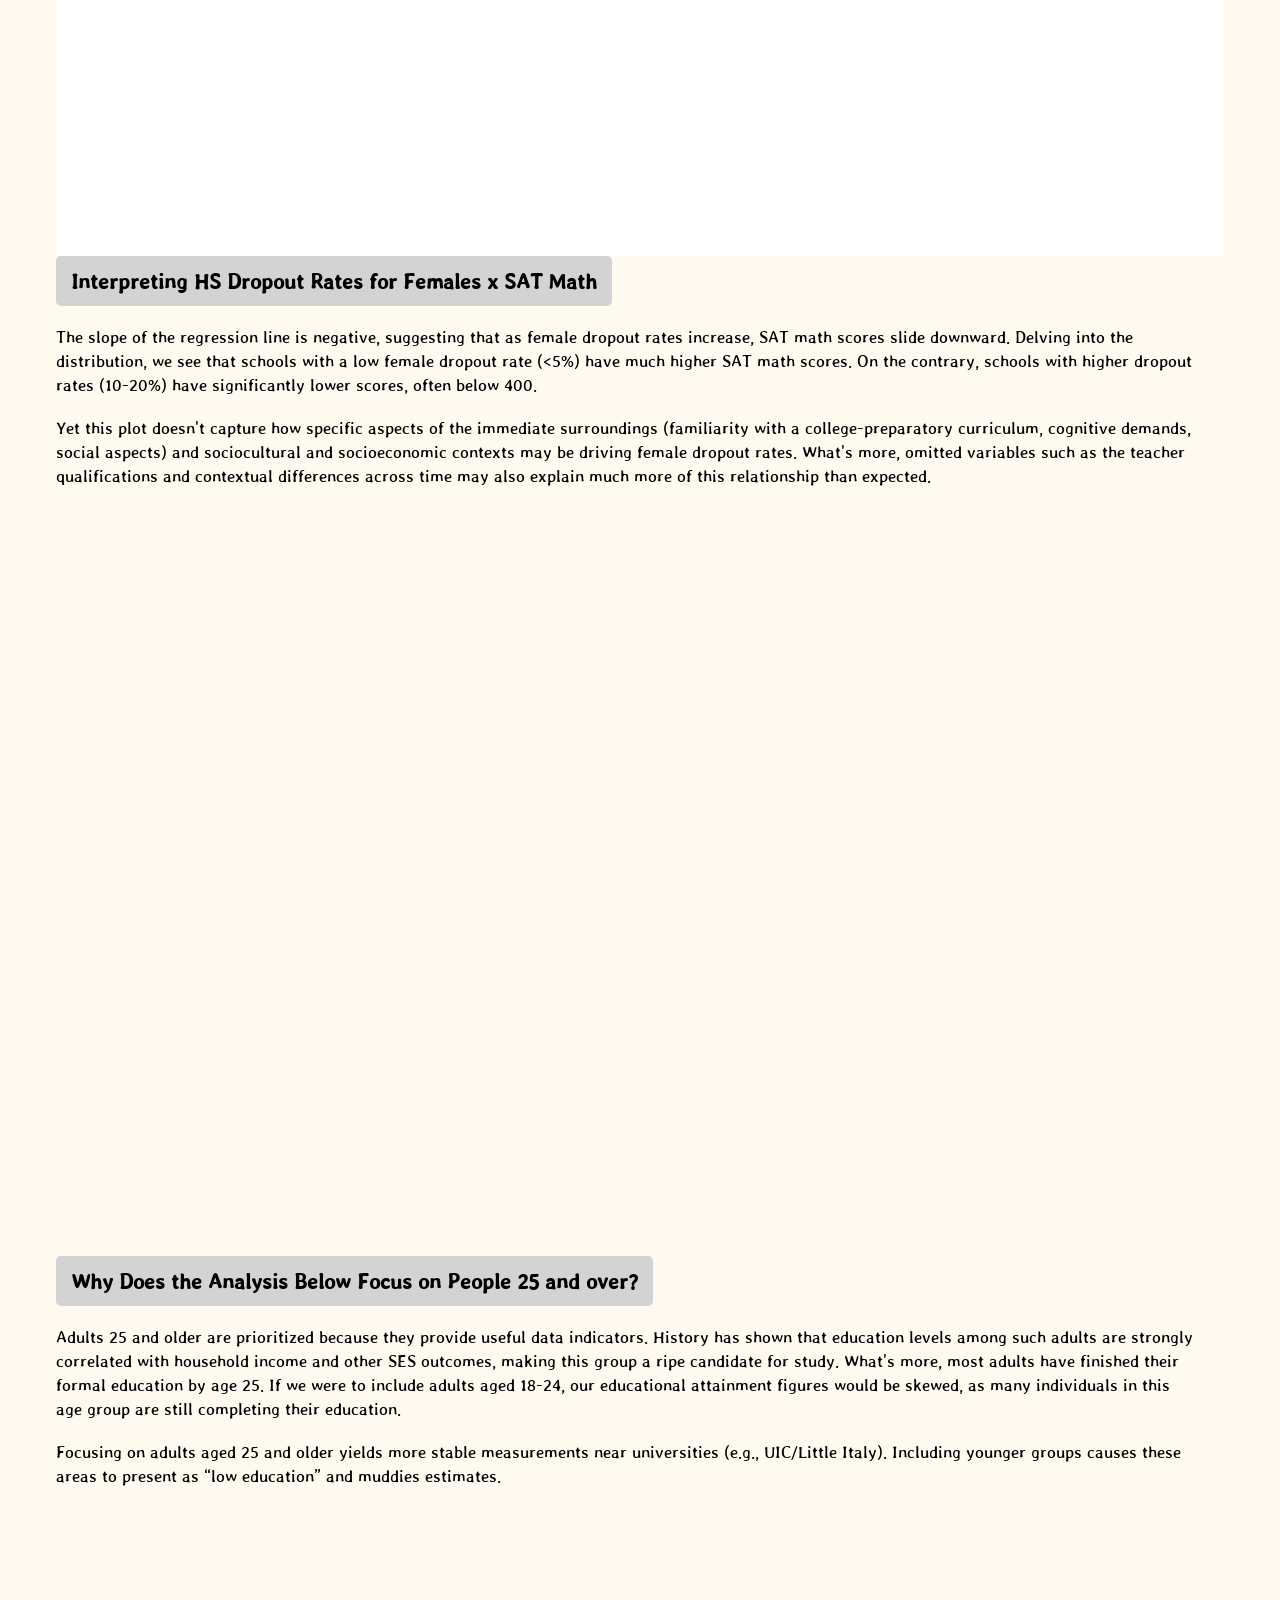
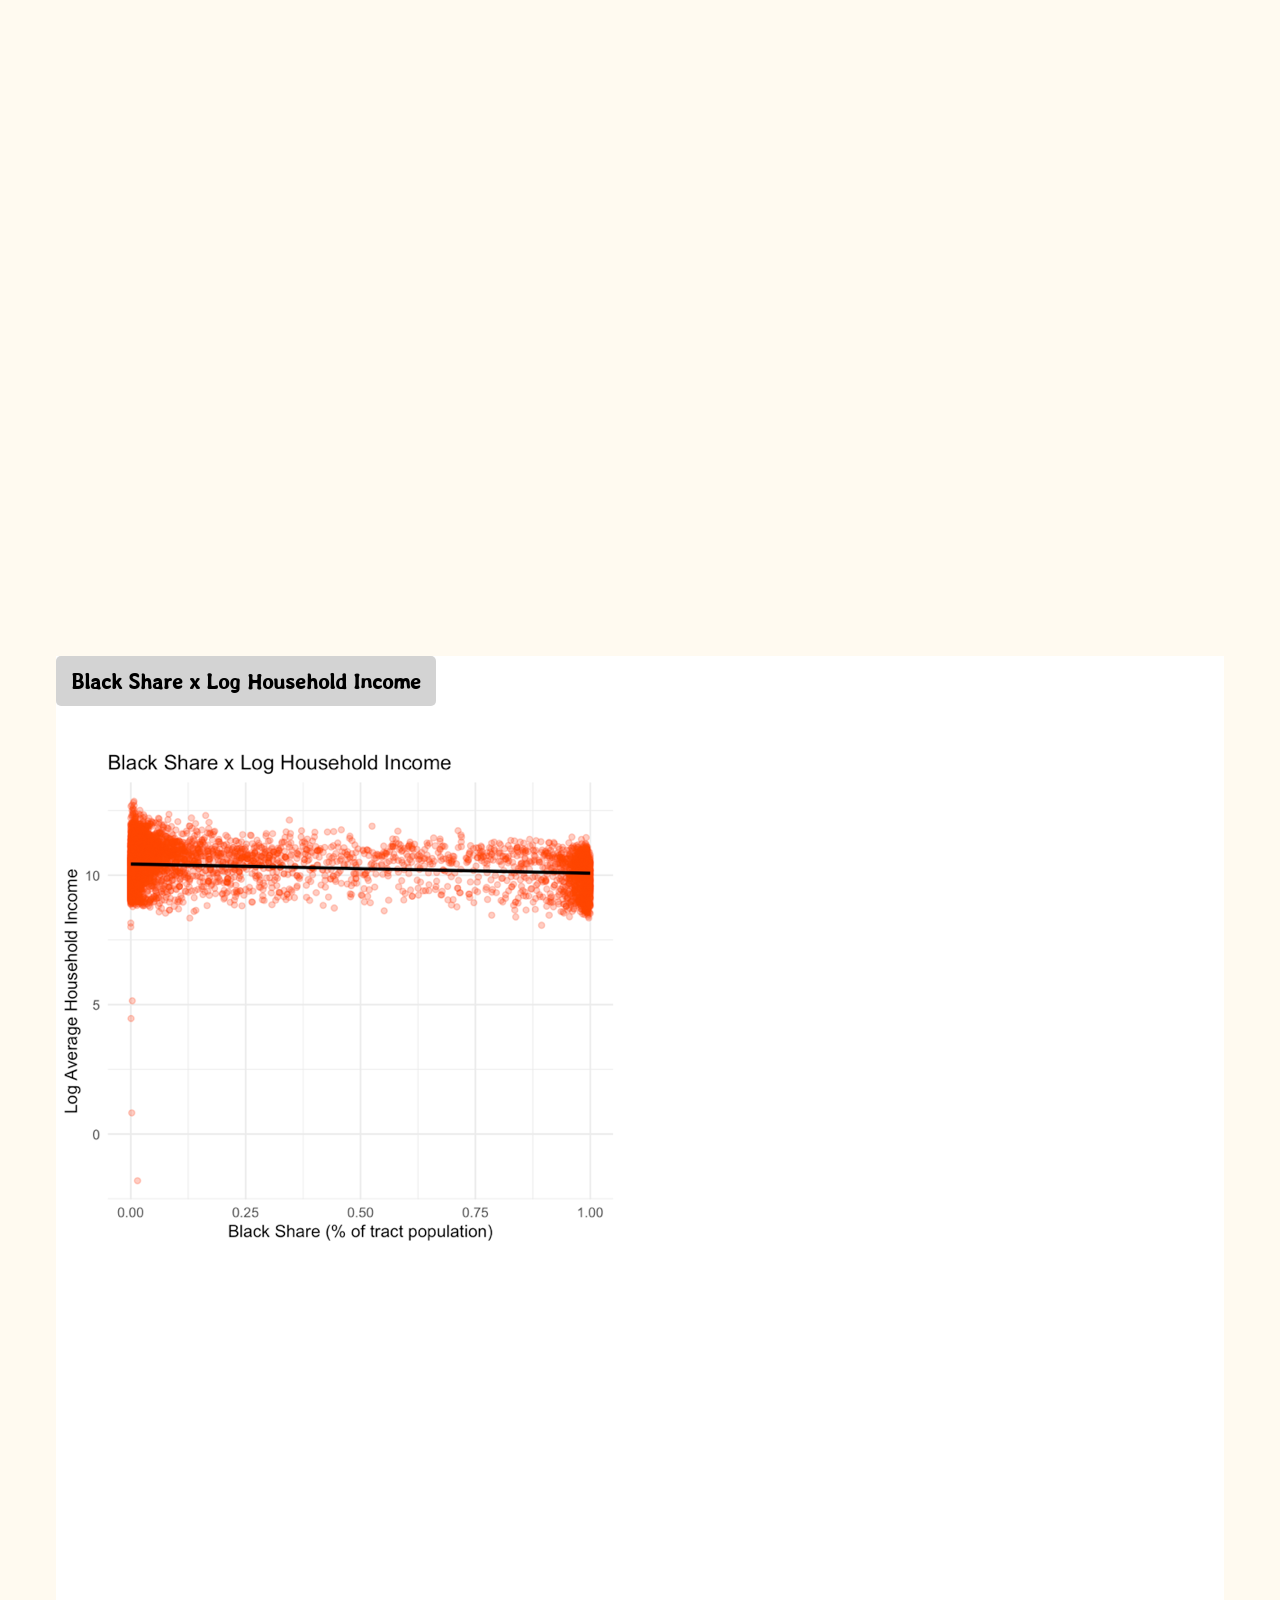
==== commit 5f9e37bd: "Update index.html" ====
--- a/index.html
+++ b/index.html
@@ -56,6 +56,84 @@
 
     <section class="container">
         <div class="content">
+        <h2>Schools in the City of Chicago vs. Suburban Cook County</h2>
+            <p>When comparing the two regions, the analysis shows that suburban rates of economic disadvantage are half those in the city, the suburban black share is also about half that of Chicago, and the White share nearly triples in the suburbs.  Suburban high schools also have significantly lower rates of low-income students than those in Chicago, even with reasonably similar racial/ethnic mixes.</p>
+        </div>
+    </section>
+
+    <section class="container">
+        <div class="content">
+         <h2>% of Low-Income Students x SAT Math x Regions</h2>
+         <br>
+         <br>
+         <br>
+         <img src="SATMathLowInc.png"> 
+        </div>
+    </section>
+
+    <section class="container">
+        <div class="content">
+         <h2>Interpreting % of Low-Income Students x SAT Math x Regions </h2>
+            <p>Low-income share is strongly associated with lower SAT math scores. This reflects concentrated disadvantage – that is, fewer resources flow to students in neighborhoods with lower household incomes, resulting in less tax revenue for school districts. Also, when we stratify schools, we see that suburban schools tend to outperform city schools in math.</p> 
+            <p>However, this plot does not consider other factors that affect test scores, such as personal stressors affecting the student before the exam and/or the effects of high-arousal events (e.g. nearby violence on the day of the exam), family environment, etc.</p>
+        </div>
+    </section>
+
+    <section class="container">
+        <div class="content">
+         <h2>% of Low-Income Students x SAT Reading x Regions</h2>
+         <br>
+         <br>
+         <br>
+         <img src="SATReadingLowInc.png"> 
+        </div>
+    </section>
+
+    <section class="container">
+        <div class="content">
+         <h2>Interpreting % of Low-Income Students x SAT Reading x Regions </h2>
+         <p>Low-income share is strongly associated with lower SAT reading scores. Once again, this reflects concentrated disadvantage – that is, fewer resources flow to students in neighborhoods with lower household incomes, resulting in less tax revenue for school districts.</p>
+         <p>Additionally, when we stratify by region, we again see that suburban schools tend to outperform city schools in reading.</p>
+        </div>
+    </section>
+
+    <section class="container">
+        <div class="content">
+         <h2>Housing Markets and High School SAT Performance (2023)</h2>
+         <br>
+         <br>
+         <img src="HousingMarketSAT.png"> 
+        </div>
+    </section>
+
+     <section class="container">
+        <div class="content">
+         <h2>Interpreting Housing Markets and High School SAT Performance (2023)</h2>
+         <p>In the data table above, the bottom six Cook County suburban submarkets were selected and compared to the City of Chicago. When fine-tooth combing the data, lower-priced submarkets tend to have lower average SAT scores.  This pattern reflects earlier correlations between neighborhood SES and educational outcomes.</p>
+         <p>Limitations of this approach include its lack of consideration for the developing adolescent.  Sadly, this table merely presents a snapshot of a high schooler’s experience. Such a narrow bandwidth doesn't account for how historical changes in everyday life (e.g. shifts in the normative pattern of schooling due to the pandemic) could influence cognitively demanding tasks such as the SAT.</p>
+        </div>
+    </section>
+
+      <section class="container">
+        <div class="content">
+         <h2>HS Dropout Rates for Females x SAT Math</h2>
+         <br>
+         <br>
+         <img src="DropoutFemaleSAT.png"> 
+        </div>
+    </section>
+
+     <section class="container">
+        <div class="content">
+         <h2>Interpreting HS Dropout Rates for Females x SAT Math </h2>
+         <p>The slope of the regression line is negative, suggesting that as female dropout rates increase, SAT math scores slide downward. Delving into the distribution, we see that schools with a low female dropout rate (<5%) have much higher SAT math scores. On the contrary, schools with higher dropout rates (10-20%) have significantly lower scores, often below 400.</p>
+         <p>Yet this plot doesn't capture how specific aspects of the immediate surroundings (familiarity with a college-preparatory curriculum, cognitive demands, social aspects) and sociocultural and socioeconomic contexts may be driving female dropout rates. What's more, omitted variables such as the teacher qualifications and contextual differences across time may also explain much more of this relationship than expected.</p>
+        </div>
+    </section>
+
+
+    <section class="container">
+        <div class="content">
             <h2>Why Does the Analysis Below Focus on People 25 and over?</h2>
                 <p>Adults 25 and older are prioritized because they provide useful data indicators. History has shown that education levels among such adults are strongly correlated with household income and other SES outcomes, making this group a ripe candidate for study.  What's more, most adults have finished their formal education by age 25. If we were to include adults aged 18-24, our educational attainment figures would be skewed, as many individuals in this age group are still completing their education.</p>
                 <p>Focusing on adults aged 25 and older yields more stable measurements near universities (e.g., UIC/Little Italy). Including younger groups causes these areas to present as “low education” and muddies estimates.</p>
@@ -130,110 +208,16 @@
     <section class="container">
         <div class="content">
          <h2>Interpreting Hispanic Share x Educational Attainment</h2>
-            <p>The fitted line slopes downward, showing that as the Hispanic share grows, educational attainment decreases. Sifting through the distribution's far right, BA rates clustered around 0-15%. Whereas along the left-hand side, there is substantial heterogeneity at low Hispanic share, reflecting predominantly white or mixed-race tracts.</p>
+            <p>The fitted line slopes downward, showing that as the Hispanic share grows, educational attainment decreases. Sifting through the distribution's far right, 4-year degrees clustered around 0-15%. Whereas along the left-hand side, there is substantial heterogeneity at low Hispanic share, reflecting predominantly white or mixed-race tracts.</p>
             <p>Ultimately, the Hispanic population's low educational attainment may stem from various factors, such as language barriers and occupational sorting into jobs that don't require a bachelor’s degree.</p>
         </div>
     </section>
 
     <section class="container">
         <div class="content">
-            <h2>Low-Income Students Across Cook County HS</h2>
-             <br>
-             <br>
-             <br>
-             <img src="LowIncCook.png"> 
-        </div>
-    </section>
-
-    <section class="container">
-        <div class="content">
-         <h2>Interpreting Low-Income Students Across Cook County HS</h2>
-            <p>The histogram reveals that Cook County serves a largely low-income student body, yet with substantial variation across districts.  In the data provided, the typical high school has a mean share of approximately 65% low-income students, a median share of roughly 76%, and a low and high of 3.3% and 100%, respectively.</p>
-        </div>
-    </section>
-
-    <section class="container">
-        <div class="content">
-        <h2>Schools in the City of Chicago vs. Suburban Cook County</h2>
-            <p>When comparing the two regions, the analysis shows that suburban rates of economic disadvantage are half those in the city, the suburban black share is also about half that of Chicago, and the White share nearly triples in the suburbs.  Suburban high schools also have significantly lower rates of low-income students than those in Chicago, even with reasonably similar racial/ethnic mixes.</p>
-        </div>
-    </section>
-
-    <section class="container">
-        <div class="content">
-         <h2>% of Low-Income Students x SAT Math x Regions</h2>
-         <br>
-         <br>
-         <br>
-         <img src="SATMathLowInc.png"> 
-        </div>
-    </section>
-
-    <section class="container">
-        <div class="content">
-         <h2>Interpreting % of Low-Income Students x SAT Math x Regions </h2>
-            <p>Low-income share is strongly associated with lower SAT math scores. This reflects concentrated disadvantage – that is, fewer resources flow to students in neighborhoods with lower household incomes, resulting in less tax revenue for school districts. Also, when we stratify schools, we see that suburban schools tend to outperform city schools in math.</p> 
-            <p>However, this plot does not consider other factors that affect test scores, such as personal stressors affecting the student before the exam and/or the effects of high-arousal events (e.g. nearby violence on the day of the exam), family environment, etc.</p>
-        </div>
-    </section>
-
-    <section class="container">
-        <div class="content">
-         <h2>% of Low-Income Students x SAT Reading x Regions</h2>
-         <br>
-         <br>
-         <br>
-         <img src="SATReadingLowInc.png"> 
-        </div>
-    </section>
-
-    <section class="container">
-        <div class="content">
-         <h2>Interpreting % of Low-Income Students x SAT Reading x Regions </h2>
-         <p>Low-income share is strongly associated with lower SAT reading scores. Once again, this reflects concentrated disadvantage – that is, fewer resources flow to students in neighborhoods with lower household incomes, resulting in less tax revenue for school districts.</p>
-         <p>Additionally, when we stratify by region, we again see that suburban schools tend to outperform city schools in reading.</p>
-        </div>
-    </section>
-
-    <section class="container">
-        <div class="content">
-         <h2>Housing Markets and High School SAT Performance (2023)</h2>
-         <br>
-         <br>
-         <img src="HousingMarketSAT.png"> 
-        </div>
-    </section>
-
-     <section class="container">
-        <div class="content">
-         <h2>Interpreting Housing Markets and High School SAT Performance (2023)</h2>
-         <p>In the data table above, the bottom six Cook County suburban submarkets were selected and compared to the City of Chicago. When fine-tooth combing the data, lower-priced submarkets tend to have lower average SAT scores.  This pattern reflects earlier correlations between neighborhood SES and educational outcomes.</p>
-         <p>Limitations of this approach include its lack of consideration for the developing adolescent.  Sadly, this table merely presents a snapshot of a high schooler’s experience. Such a narrow bandwidth doesn't account for how historical changes in everyday life (e.g. shifts in the normative pattern of schooling due to the pandemic) could influence cognitively demanding tasks such as the SAT.</p>
-        </div>
-    </section>
-
-      <section class="container">
-        <div class="content">
-         <h2>HS Dropout Rates for Females x SAT Math</h2>
-         <br>
-         <br>
-         <img src="DropoutFemaleSAT.png"> 
-        </div>
-    </section>
-
-     <section class="container">
-        <div class="content">
-         <h2>Interpreting HS Dropout Rates for Females x SAT Math </h2>
-         <p>The slope of the regression line is negative, suggesting that as female dropout rates increase, SAT math scores slide downward. Delving into the distribution, we see that schools with a low female dropout rate (<5%) have much higher SAT math scores. On the contrary, schools with higher dropout rates (10-20%) have significantly lower scores, often below 400.</p>
-         <p>Yet this plot doesn't capture how specific aspects of the immediate surroundings (familiarity with a college-preparatory curriculum, cognitive demands, social aspects) and sociocultural and socioeconomic contexts may be driving female dropout rates. What's more, omitted variables such as the teacher qualifications and contextual differences across time may also explain much more of this relationship than expected.</p>
-        </div>
-    </section>
-
-      <section class="container">
-        <div class="content">
          <h2>Segregation in Cook County</h2>
-         <p>Despite the steps forward Illinois has taken regarding racial segregations, Cook County is coming apart along the lines of income, education, and SAT scores.  This leaves the poor behind and stuck in place.</p>
-         <p>For those concerned about the American dream, this is disturbing.  Worse, it often damages the next generation as well.  Research by NYU sociologist Patrick Sharkey shows that children living in poorer enclaves have worse outcomes than more affluent peers – but those whose parents grew up in similarly scarce conditions do even worse.</p>
+         <p>Despite the steps forward Illinois has taken regarding racial segregations, Cook County is coming apart along the lines of SAT scores, income, and education.  This leaves the poor behind and stuck in place.</p>
+         <p>For those concerned about the American dream, this is disturbing.  Worse, segregation often damages the next generation as well.  Research by NYU sociologist Patrick Sharkey shows that children living in poorer enclaves have worse outcomes than more affluent peers – but those whose parents grew up in similarly scarce conditions do even worse.</p>
          <p>While race may not matter as much as it did when Martin Luther King was assassinated almost 60 years ago.  It still matters too much.</p>
         </div>
     </section>
--- a/main.css
+++ b/main.css
@@ -39,7 +39,7 @@
 }
 
 button {
-	  font-size: .65em;
+	font-size: .65em;
     background: lightgrey;
     display: inline-block;
     padding: 10px 15px;
@@ -63,6 +63,7 @@
 }
 section:nth-of-type(4) {
     height: 1000px;
+    background-color: white;
 }
 section:nth-of-type(5) {
     height: 1000px;
@@ -72,12 +73,14 @@
 }
 section:nth-of-type(7) {
     height: 1000px;
+    background-color: white;
 }
 section:nth-of-type(8) {
     height: 1000px;
 }
 section:nth-of-type(9) {
     height: 1000px;
+    background-color: white;
 }
 section:nth-of-type(10) {
     height: 1000px;
@@ -90,6 +93,7 @@
 }
 section:nth-of-type(13) {
     height: 1000px;
+    background-color: white;
 }
 section:nth-of-type(14) {
     height: 1000px;
@@ -99,24 +103,28 @@
 }
 section:nth-of-type(16) {
     height: 1000px;
+    background-color: white;
 }
 section:nth-of-type(17) {
     height: 1000px;
 }
 section:nth-of-type(18) {
     height: 1000px;
+    background-color: white;
 }
 section:nth-of-type(19) {
     height: 1000px;
 }
 section:nth-of-type(20) {
     height: 1000px;
+    background-color: white;
 }
 section:nth-of-type(21) {
     height: 1000px;
 }
 section:nth-of-type(22) {
     height: 1000px;
+    background-color: white;
 }
 section:nth-of-type(23) {
     height: 1000px;
@@ -133,21 +141,7 @@
 section:nth-of-type(27) {
     height: 1000px;
 }
-section:nth-of-type(28) {
-    height: 1000px;
-}
-section:nth-of-type(29) {
-    height: 1000px;
-}
-section:nth-of-type(30) {
-    height: 1000px;
-}
-section:nth-of-type(31) {
-    height: 1000px;
-}
-section:nth-of-type(32) {
-    height: 1000px;
-}
+
 
 .entered {
 	-webkit-animation: text-focus-in 1.5s cubic-bezier(0.550, 0.085, 0.680, 0.530) 0.2s both;
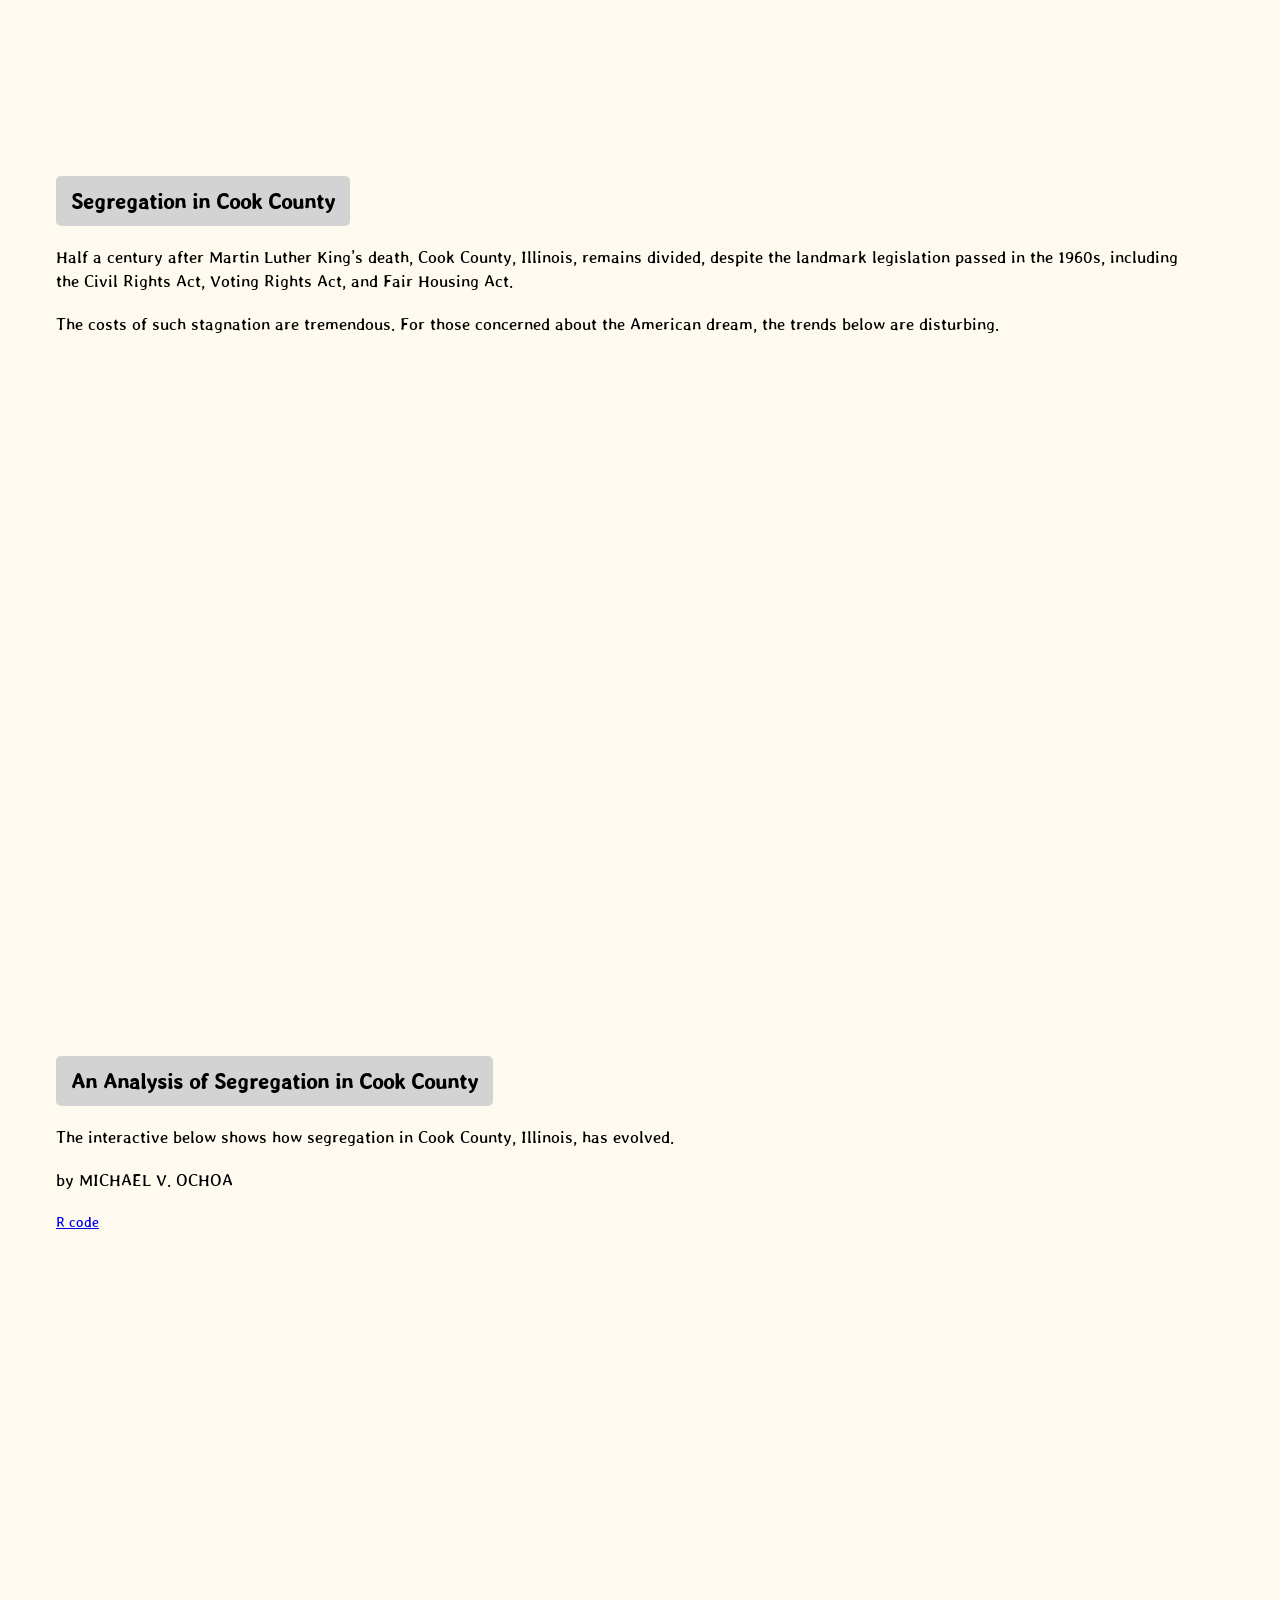
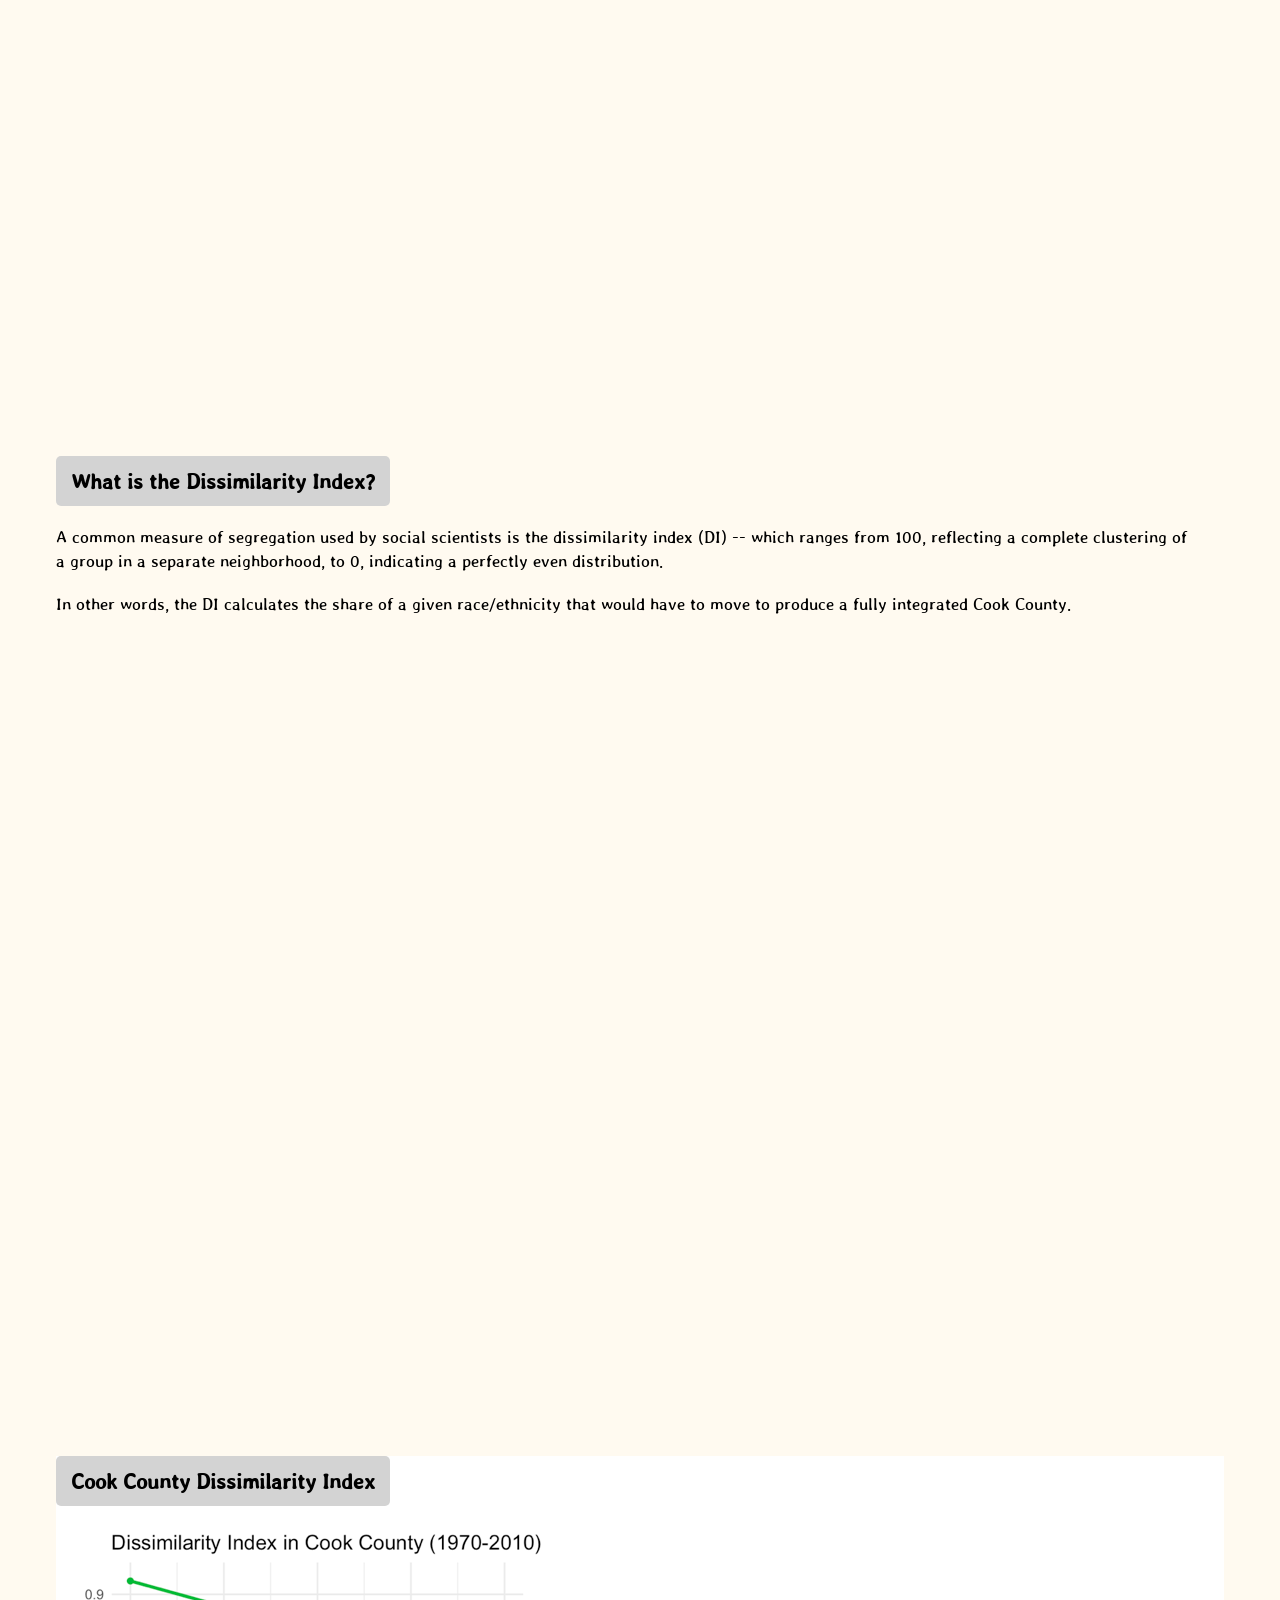
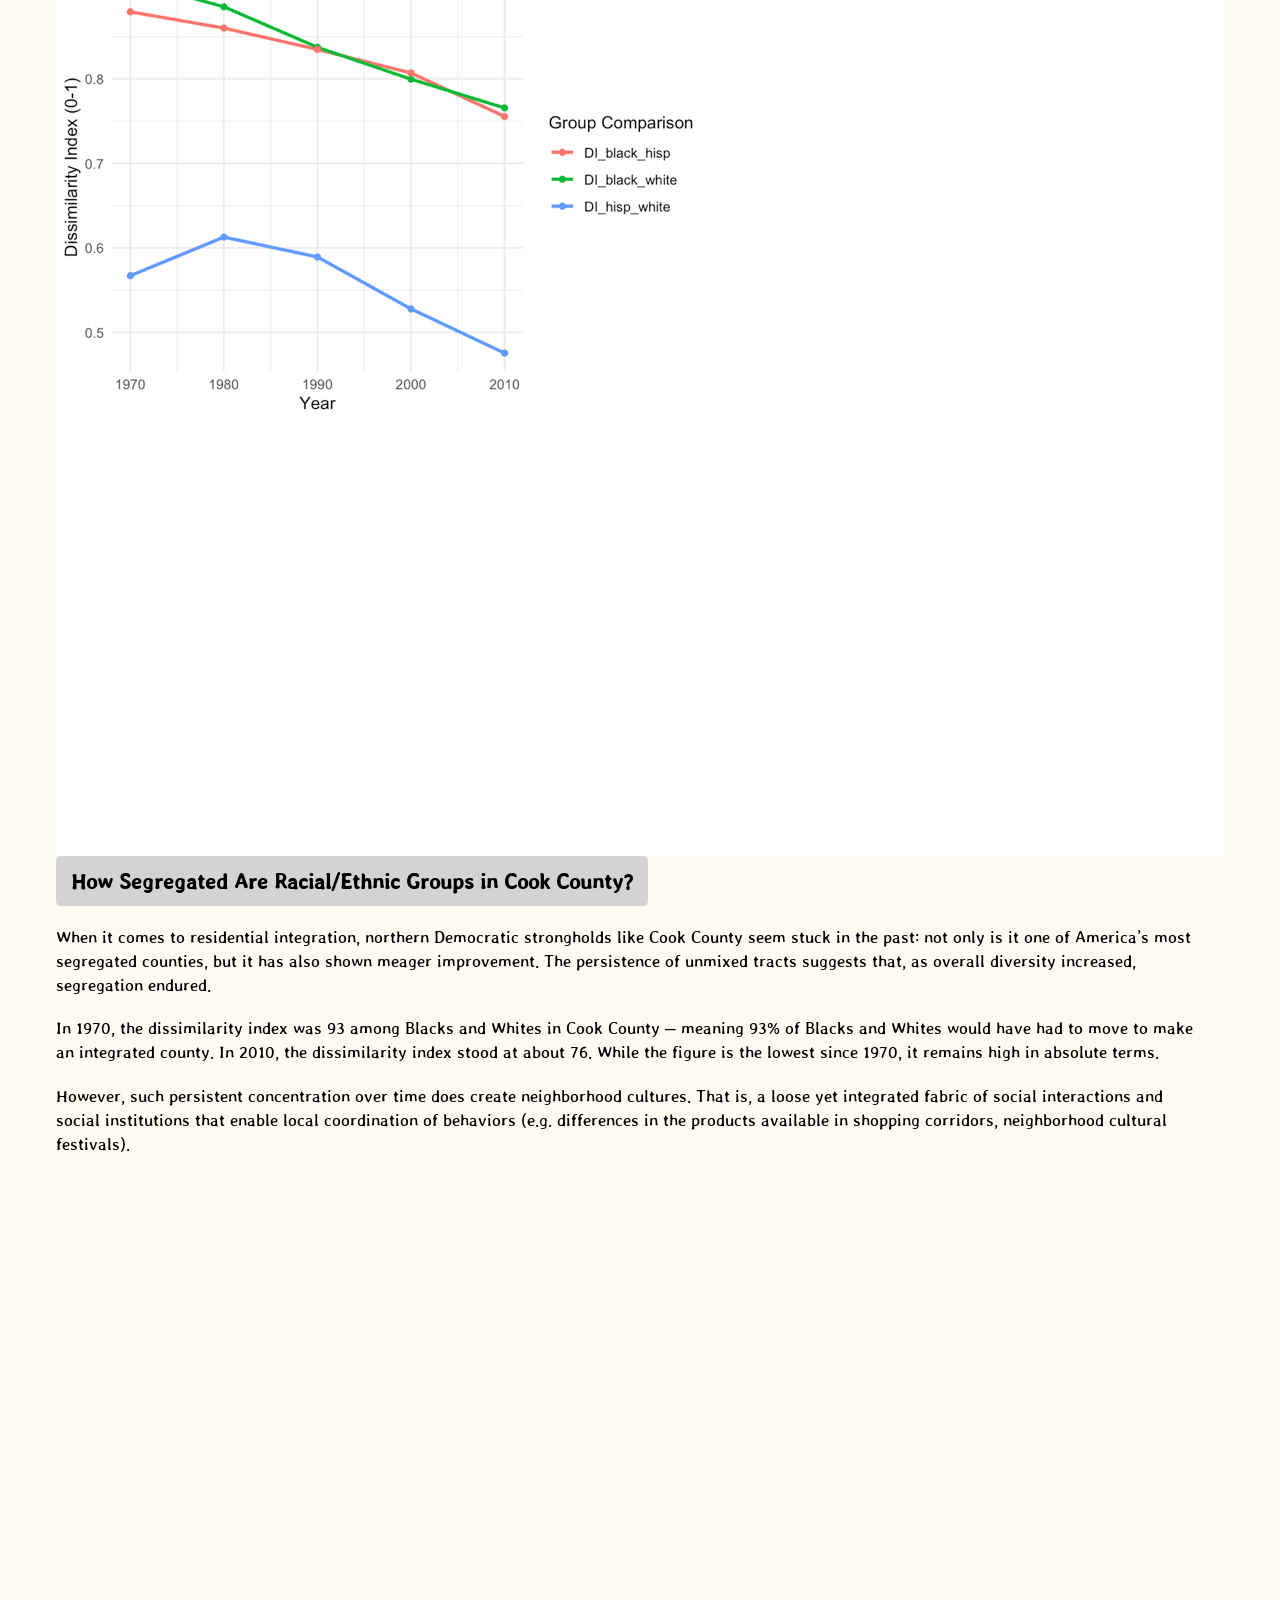
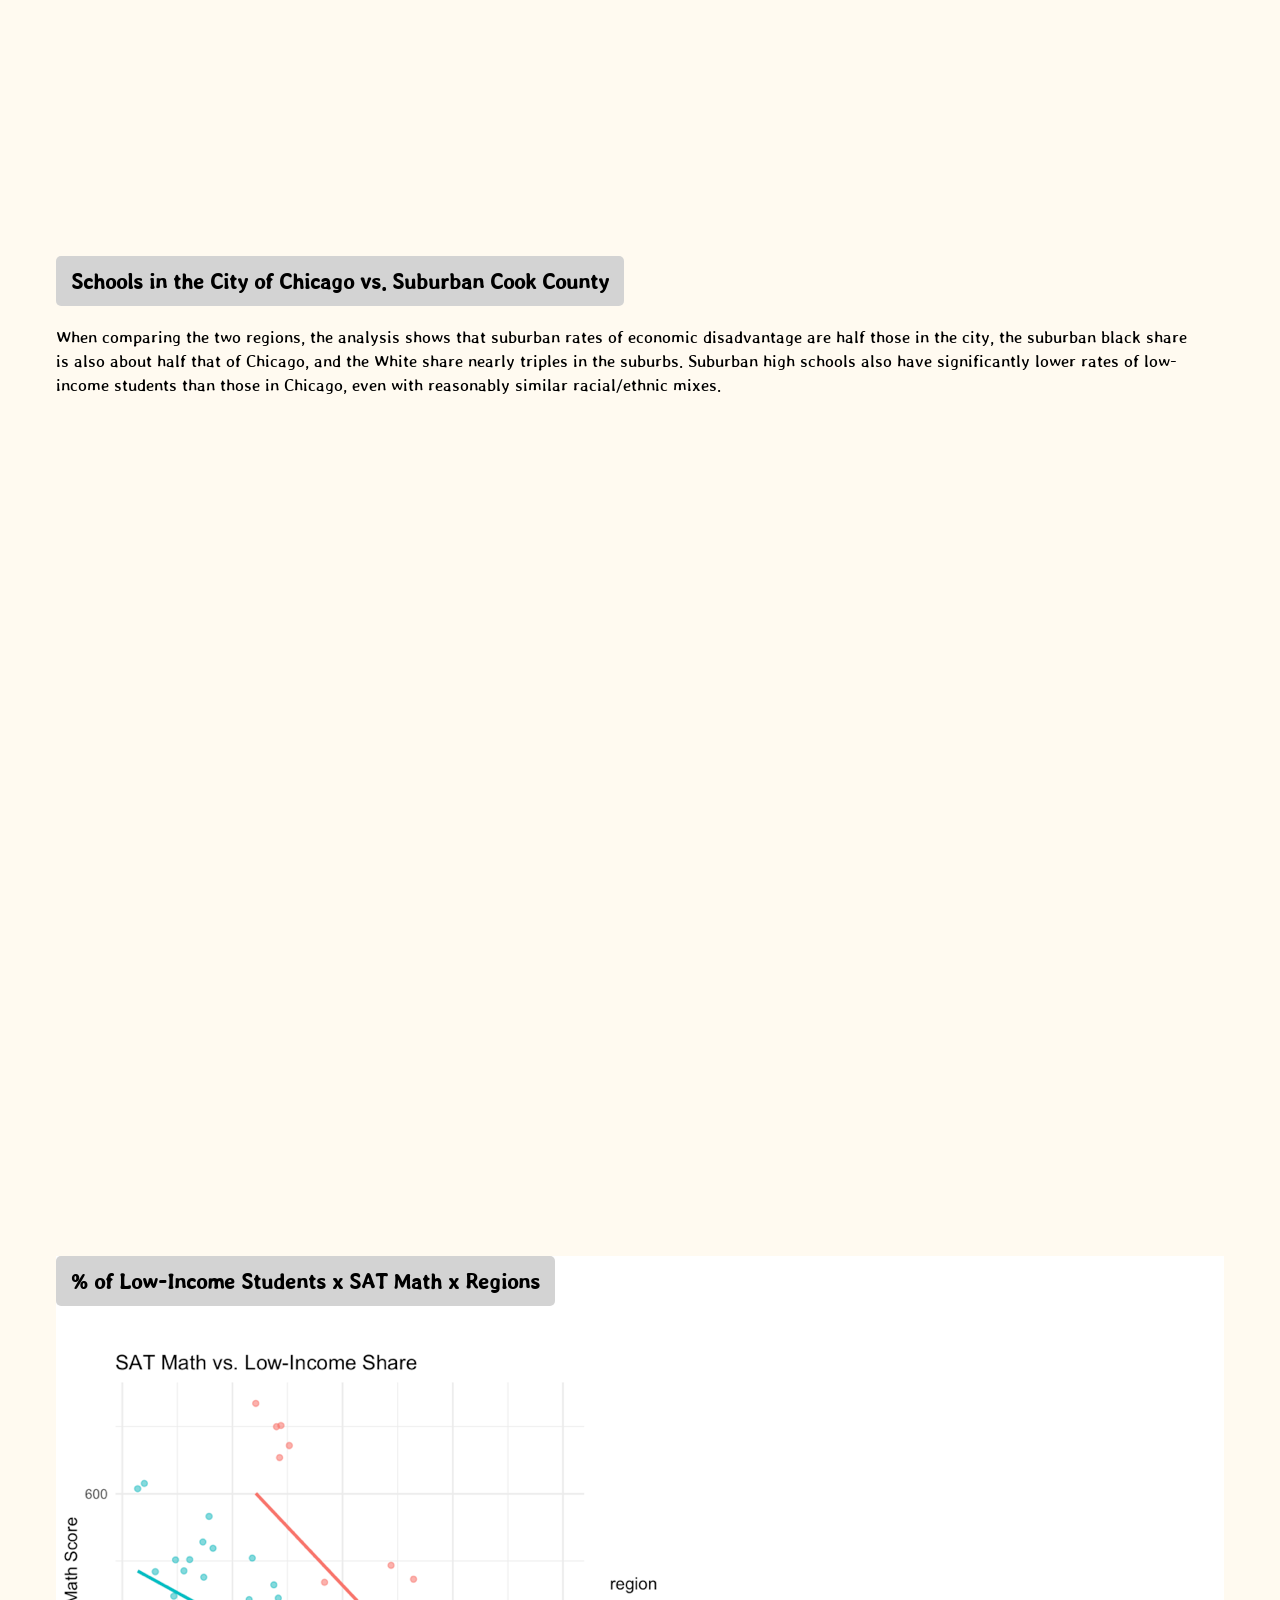
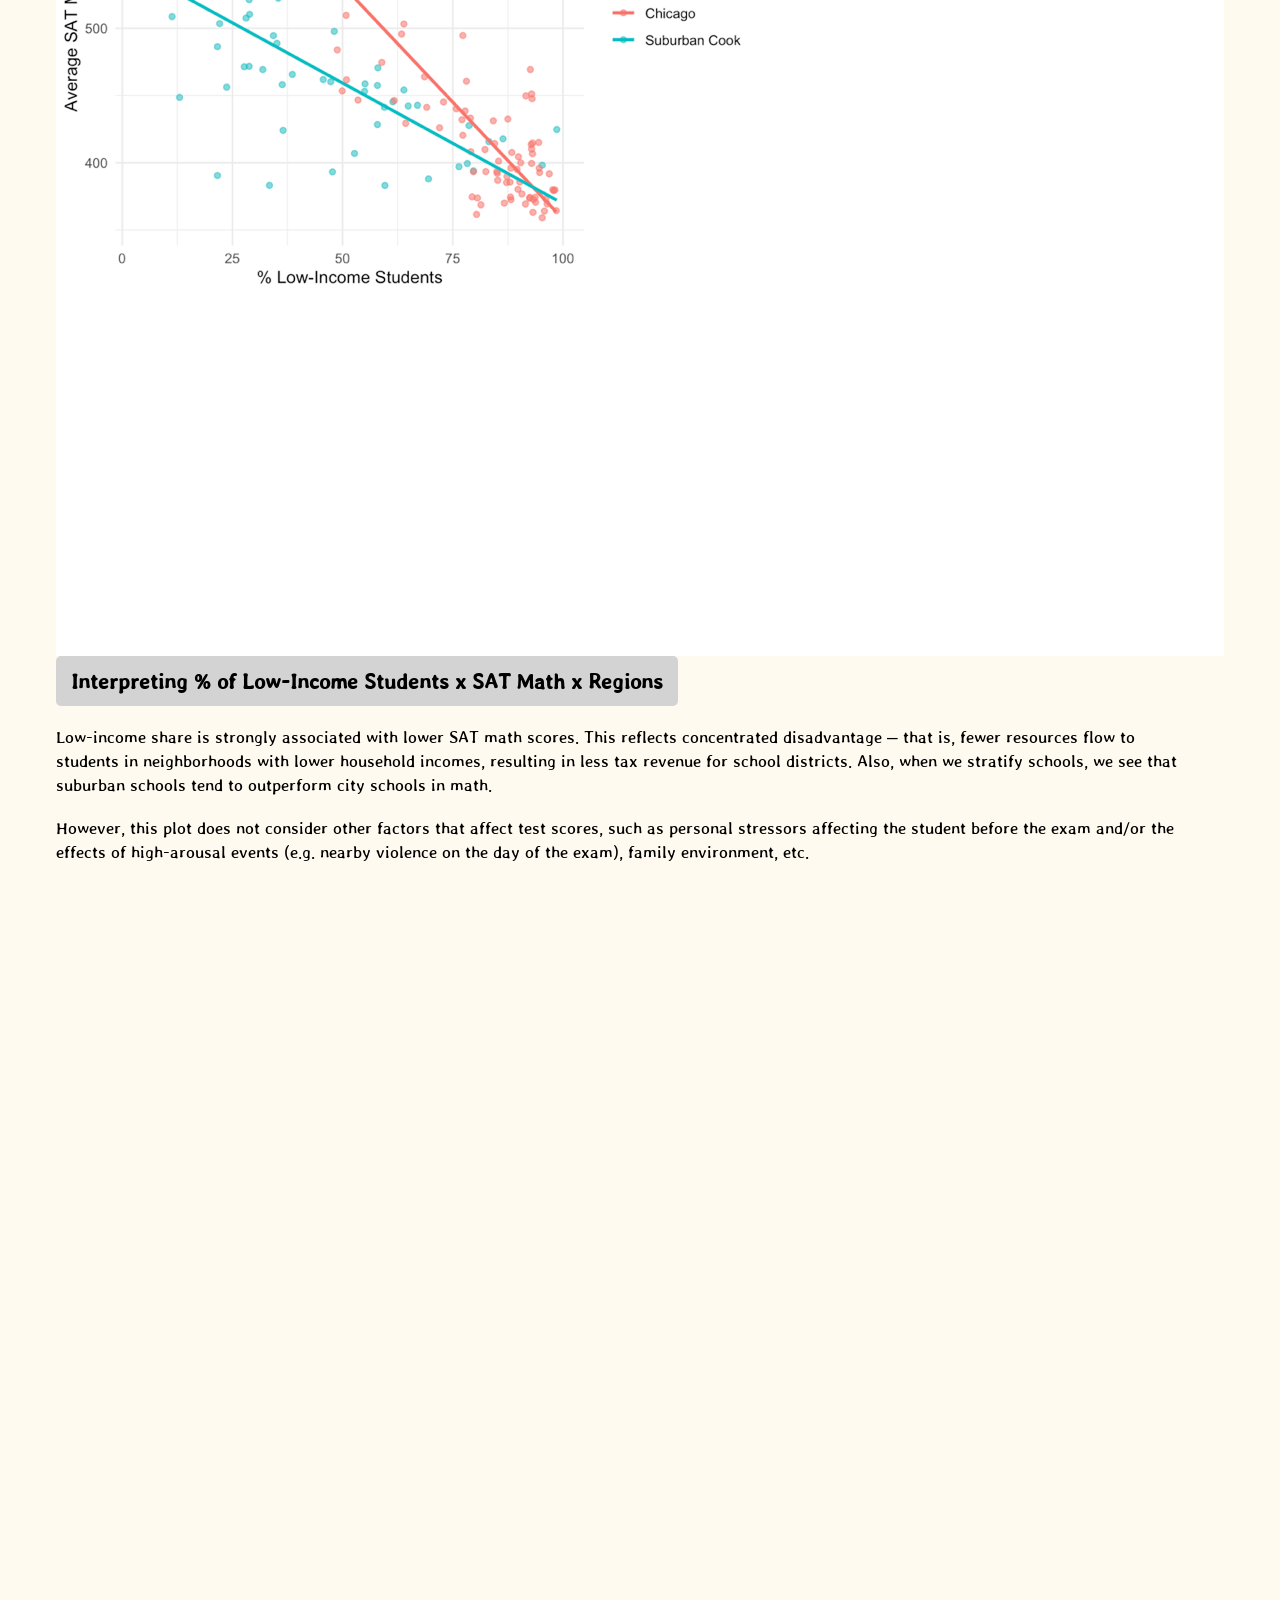
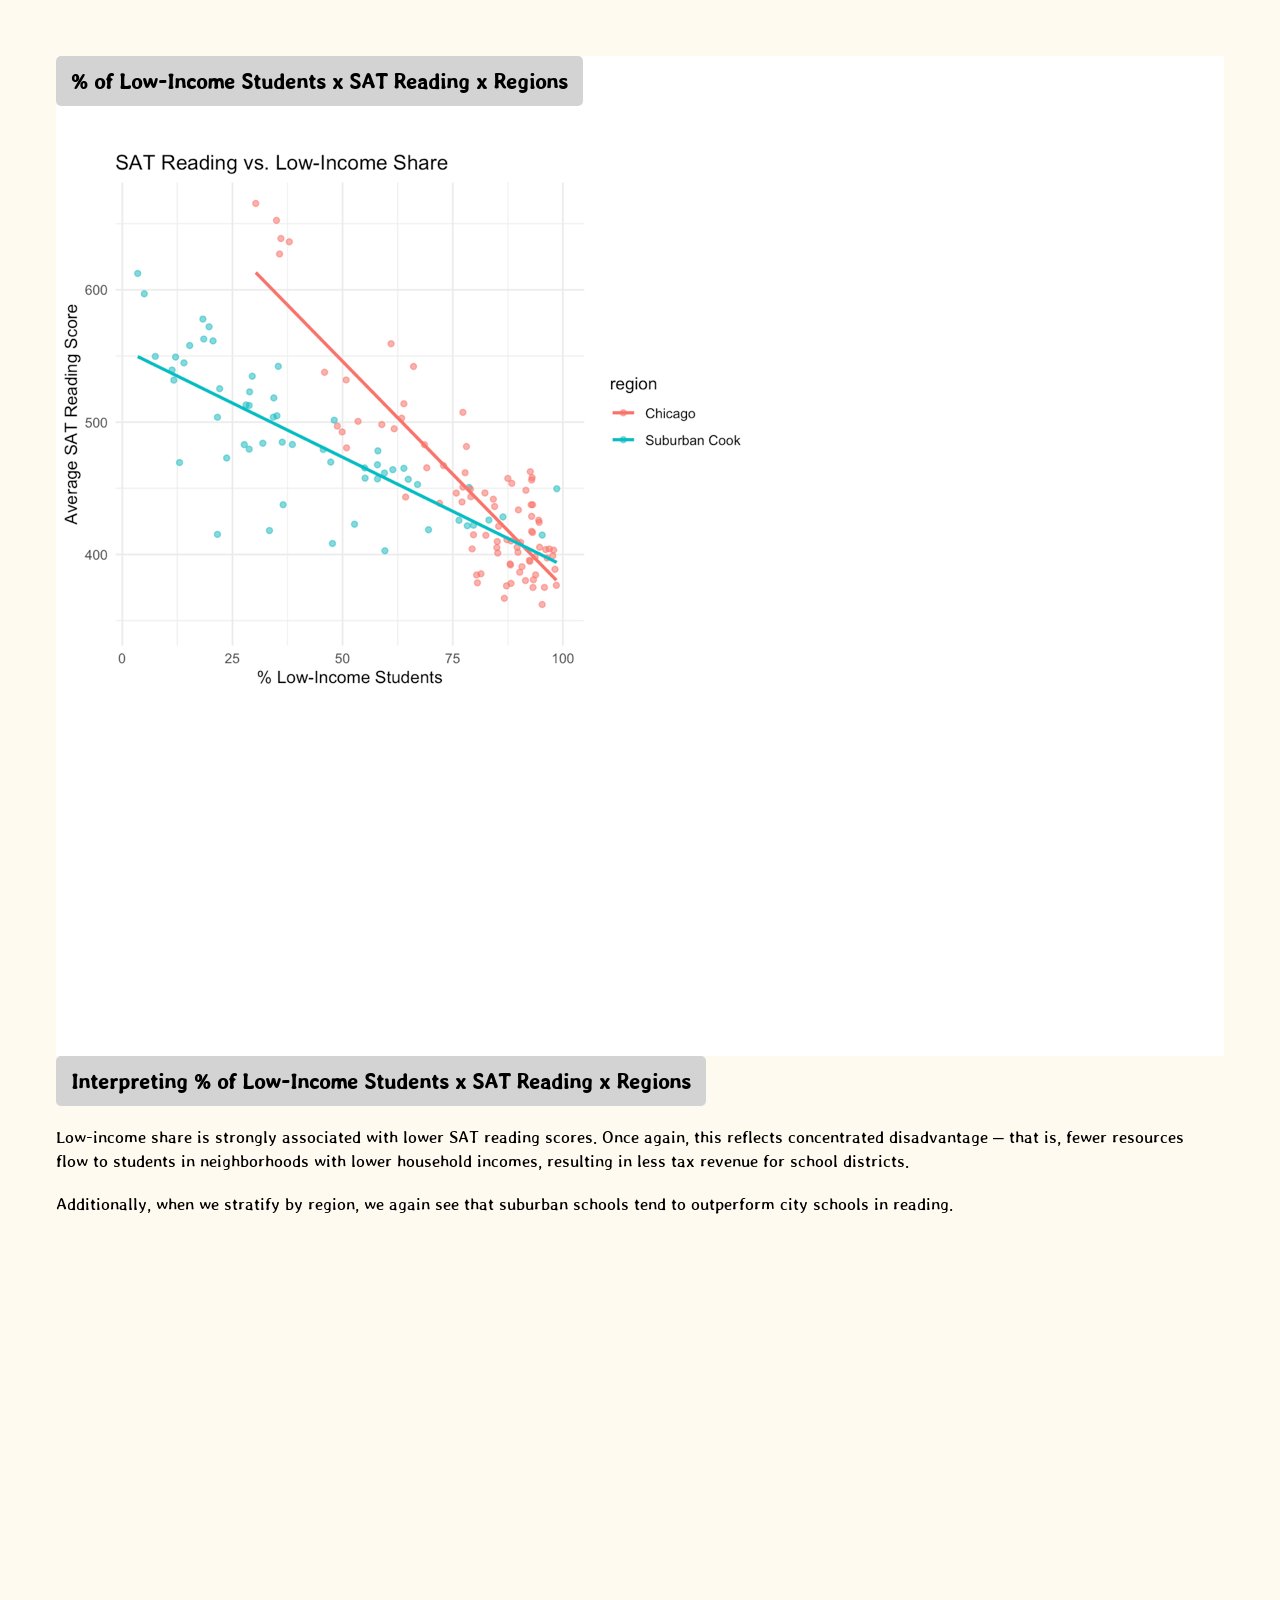
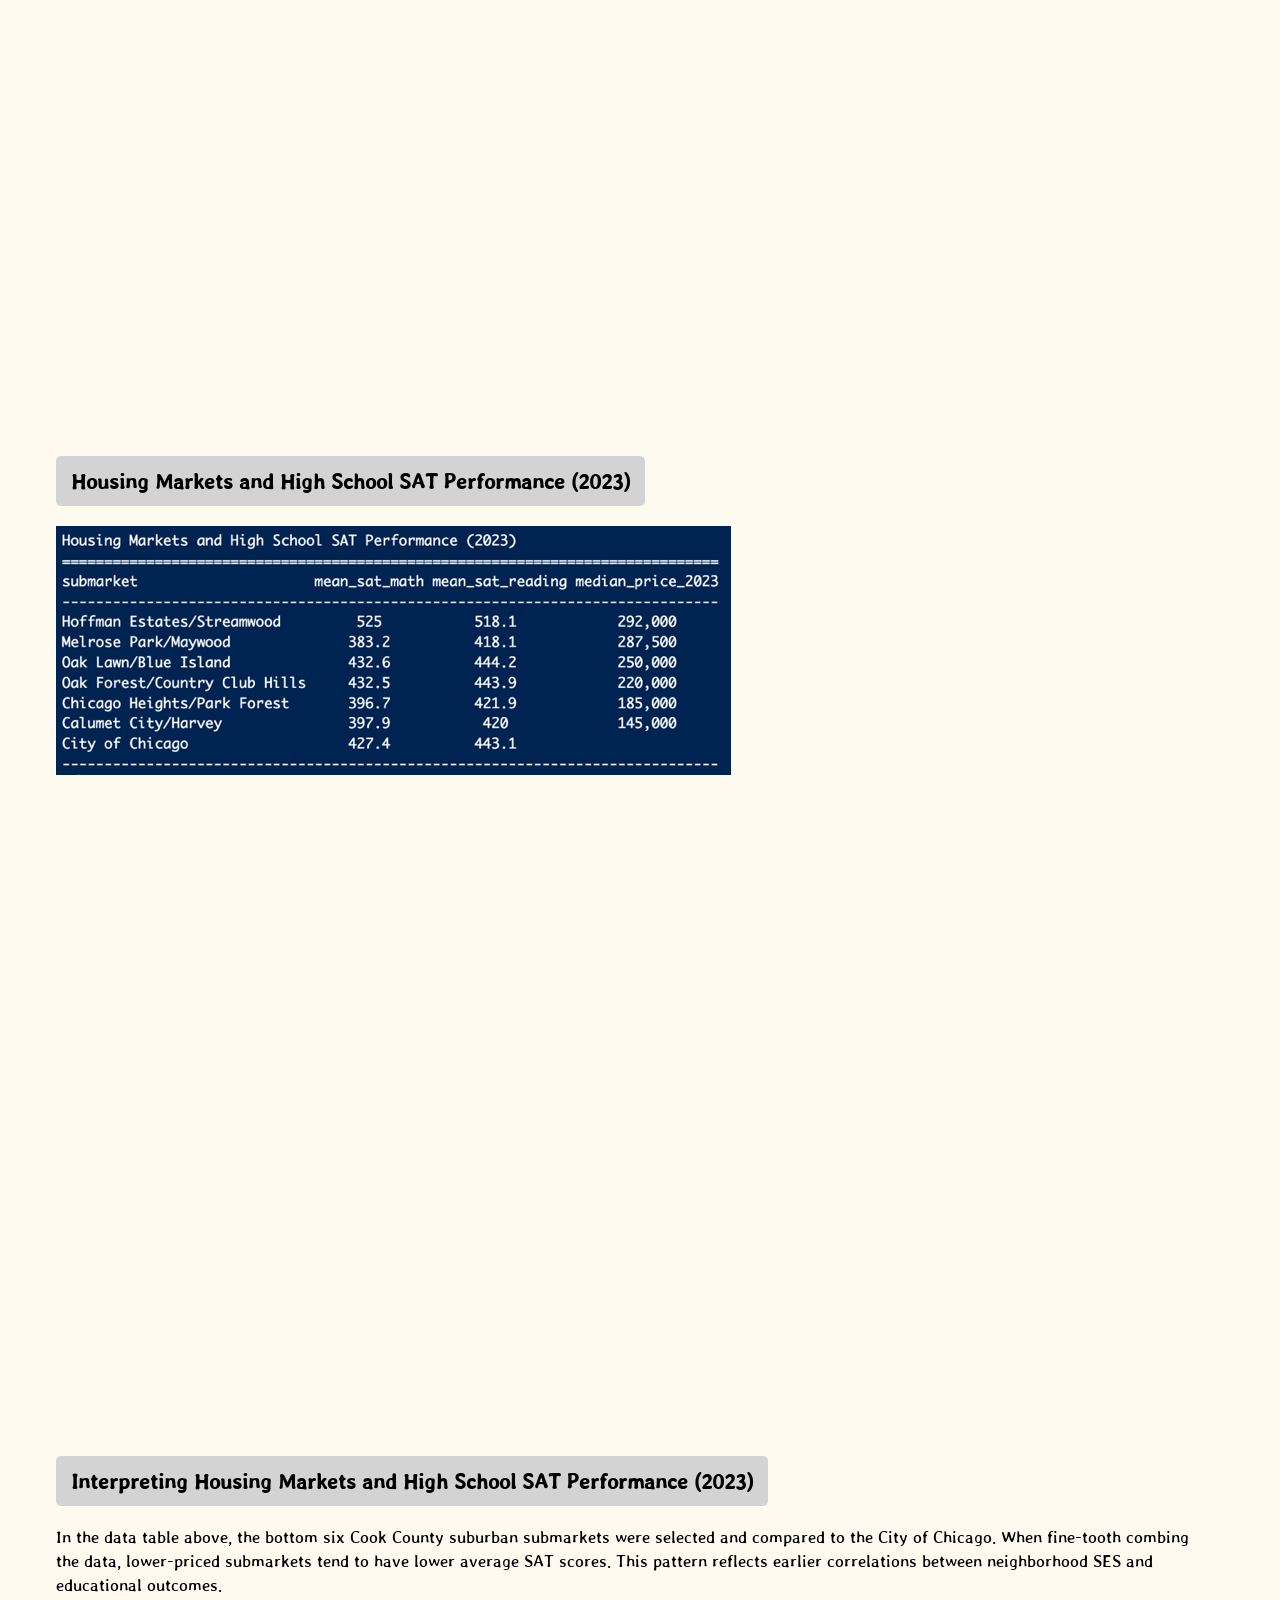
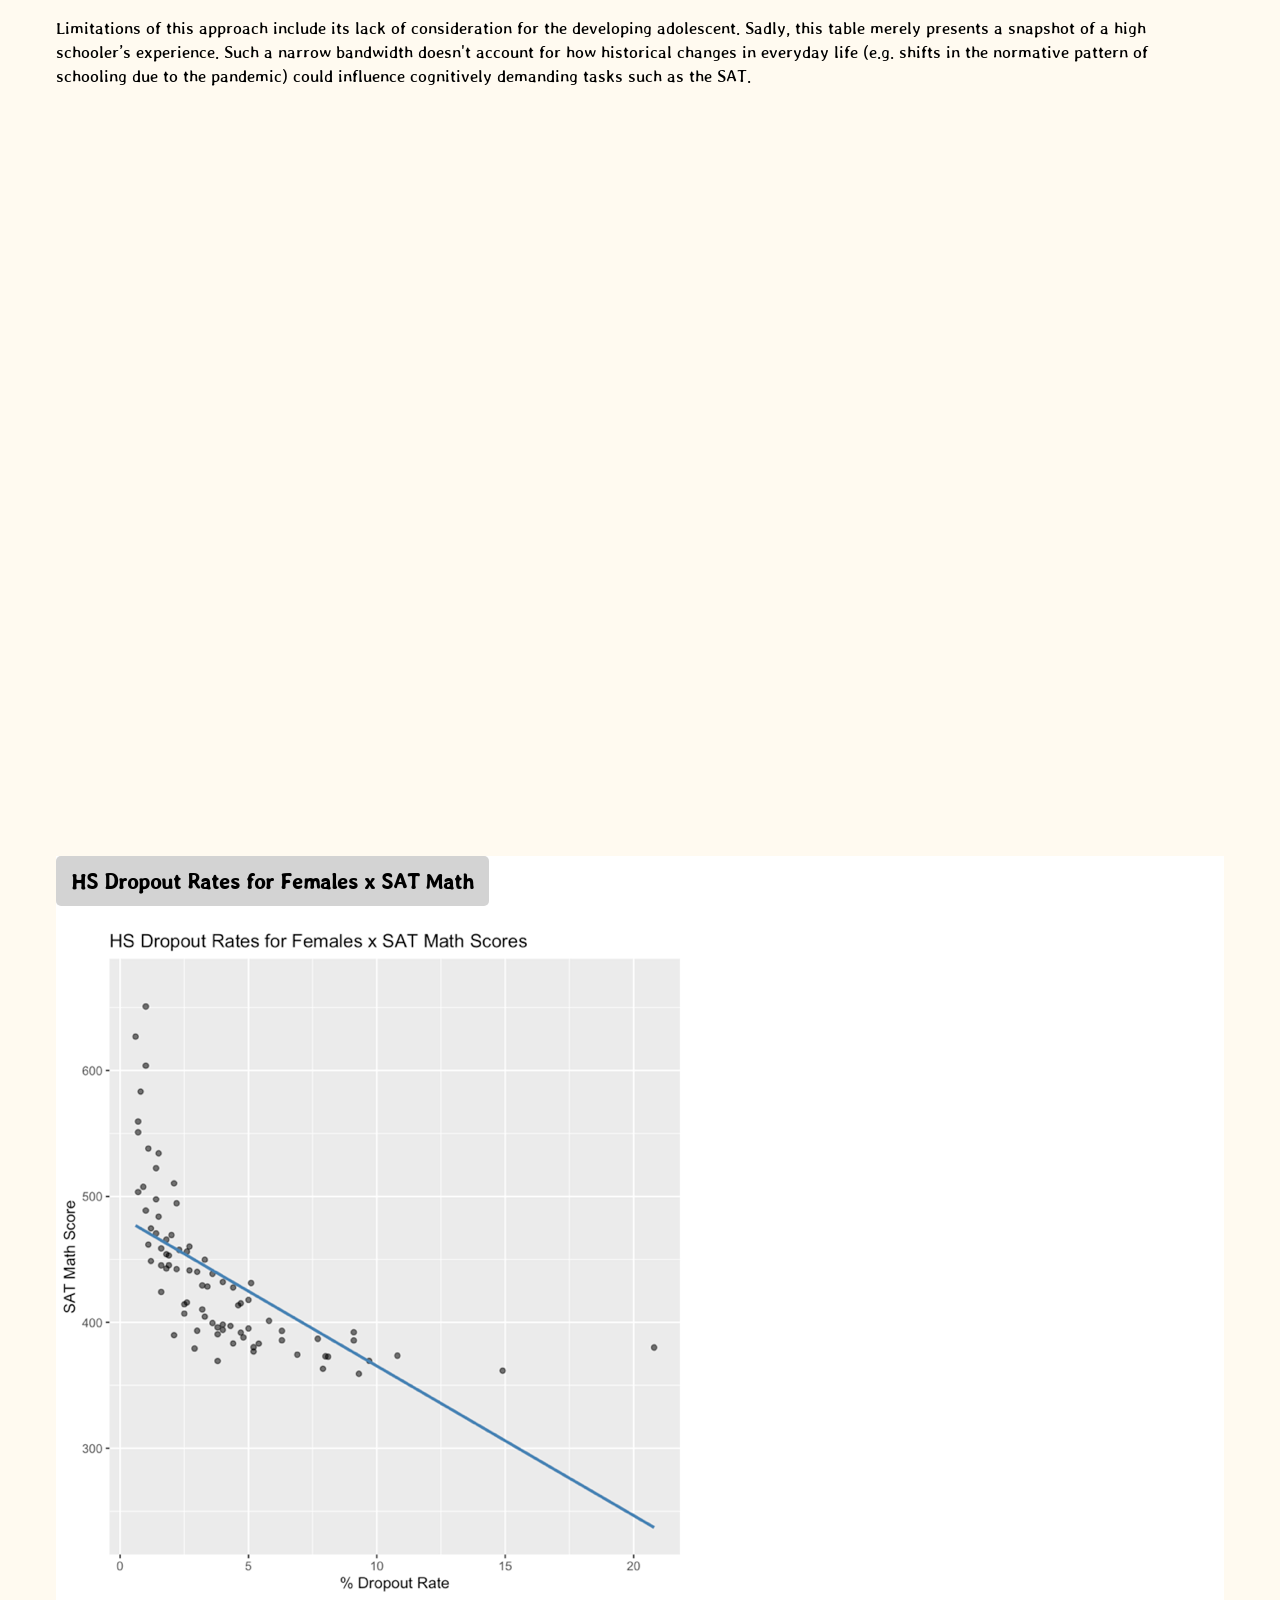
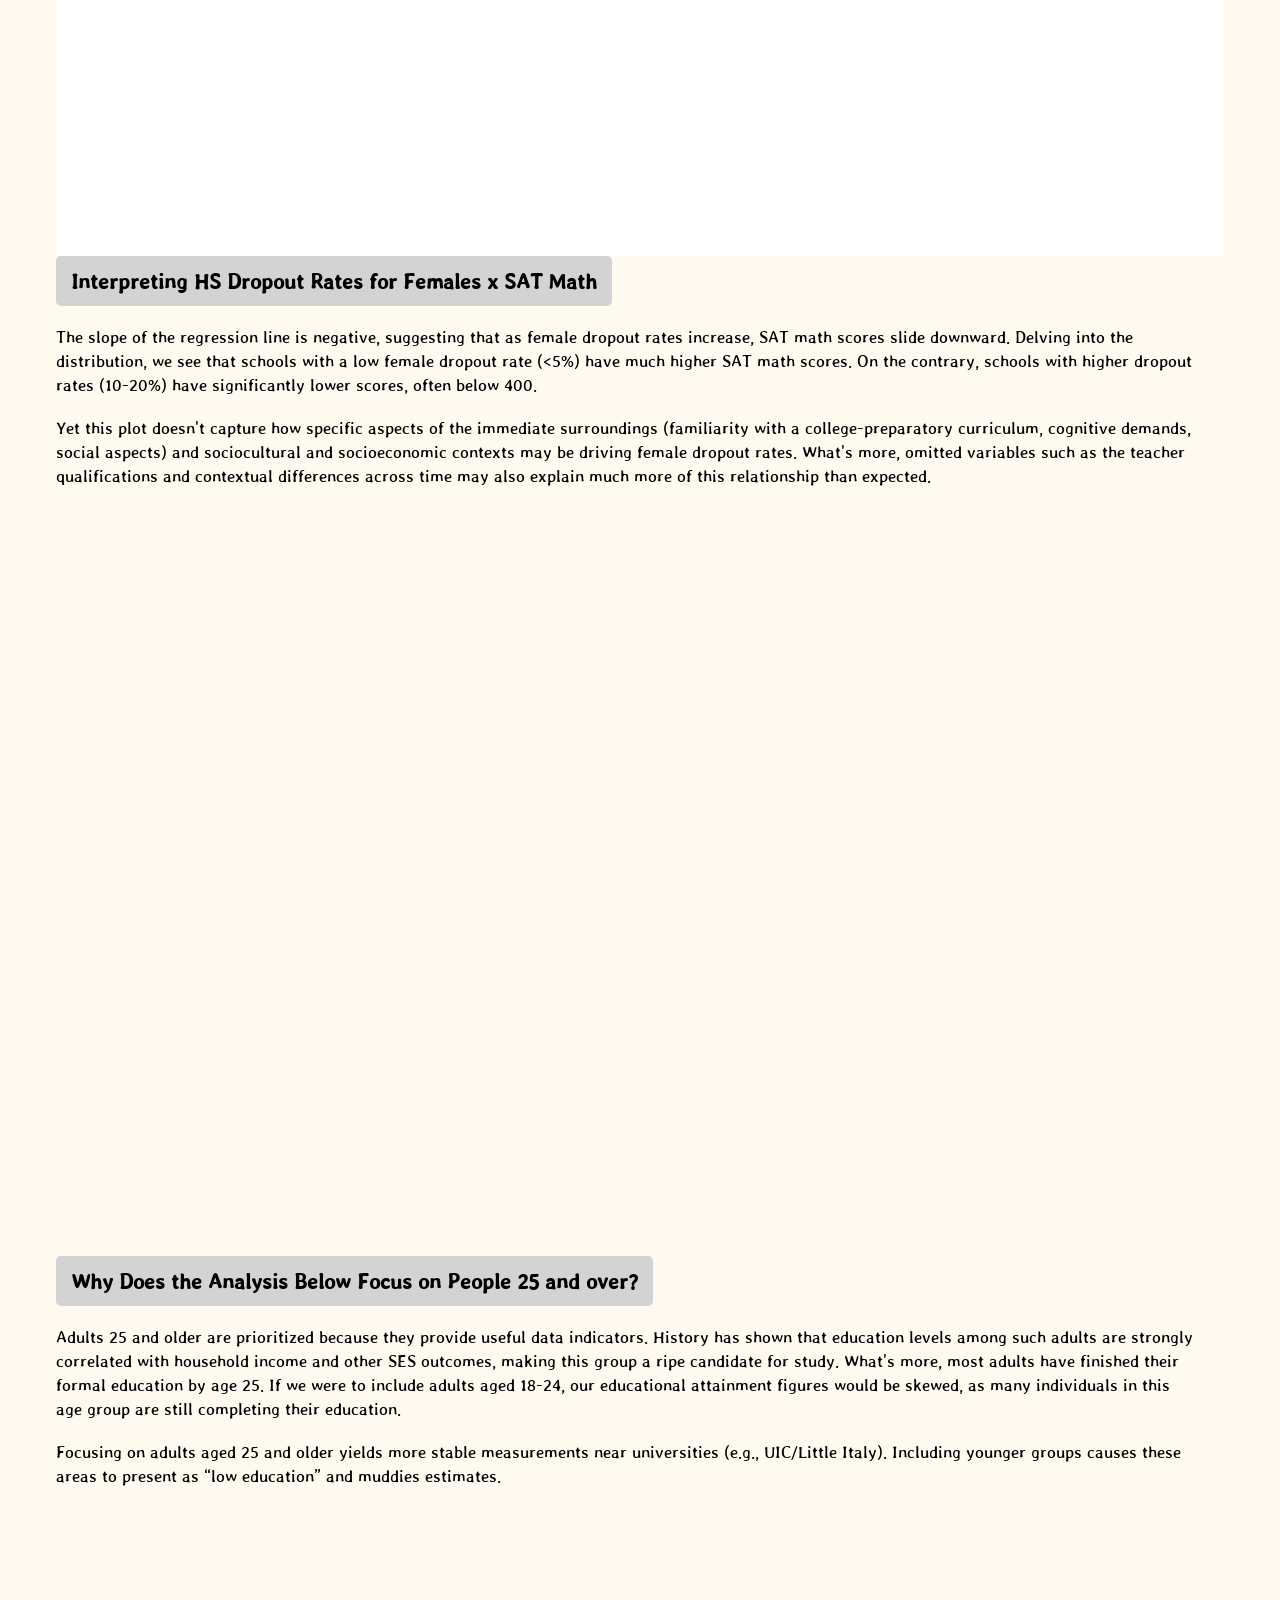
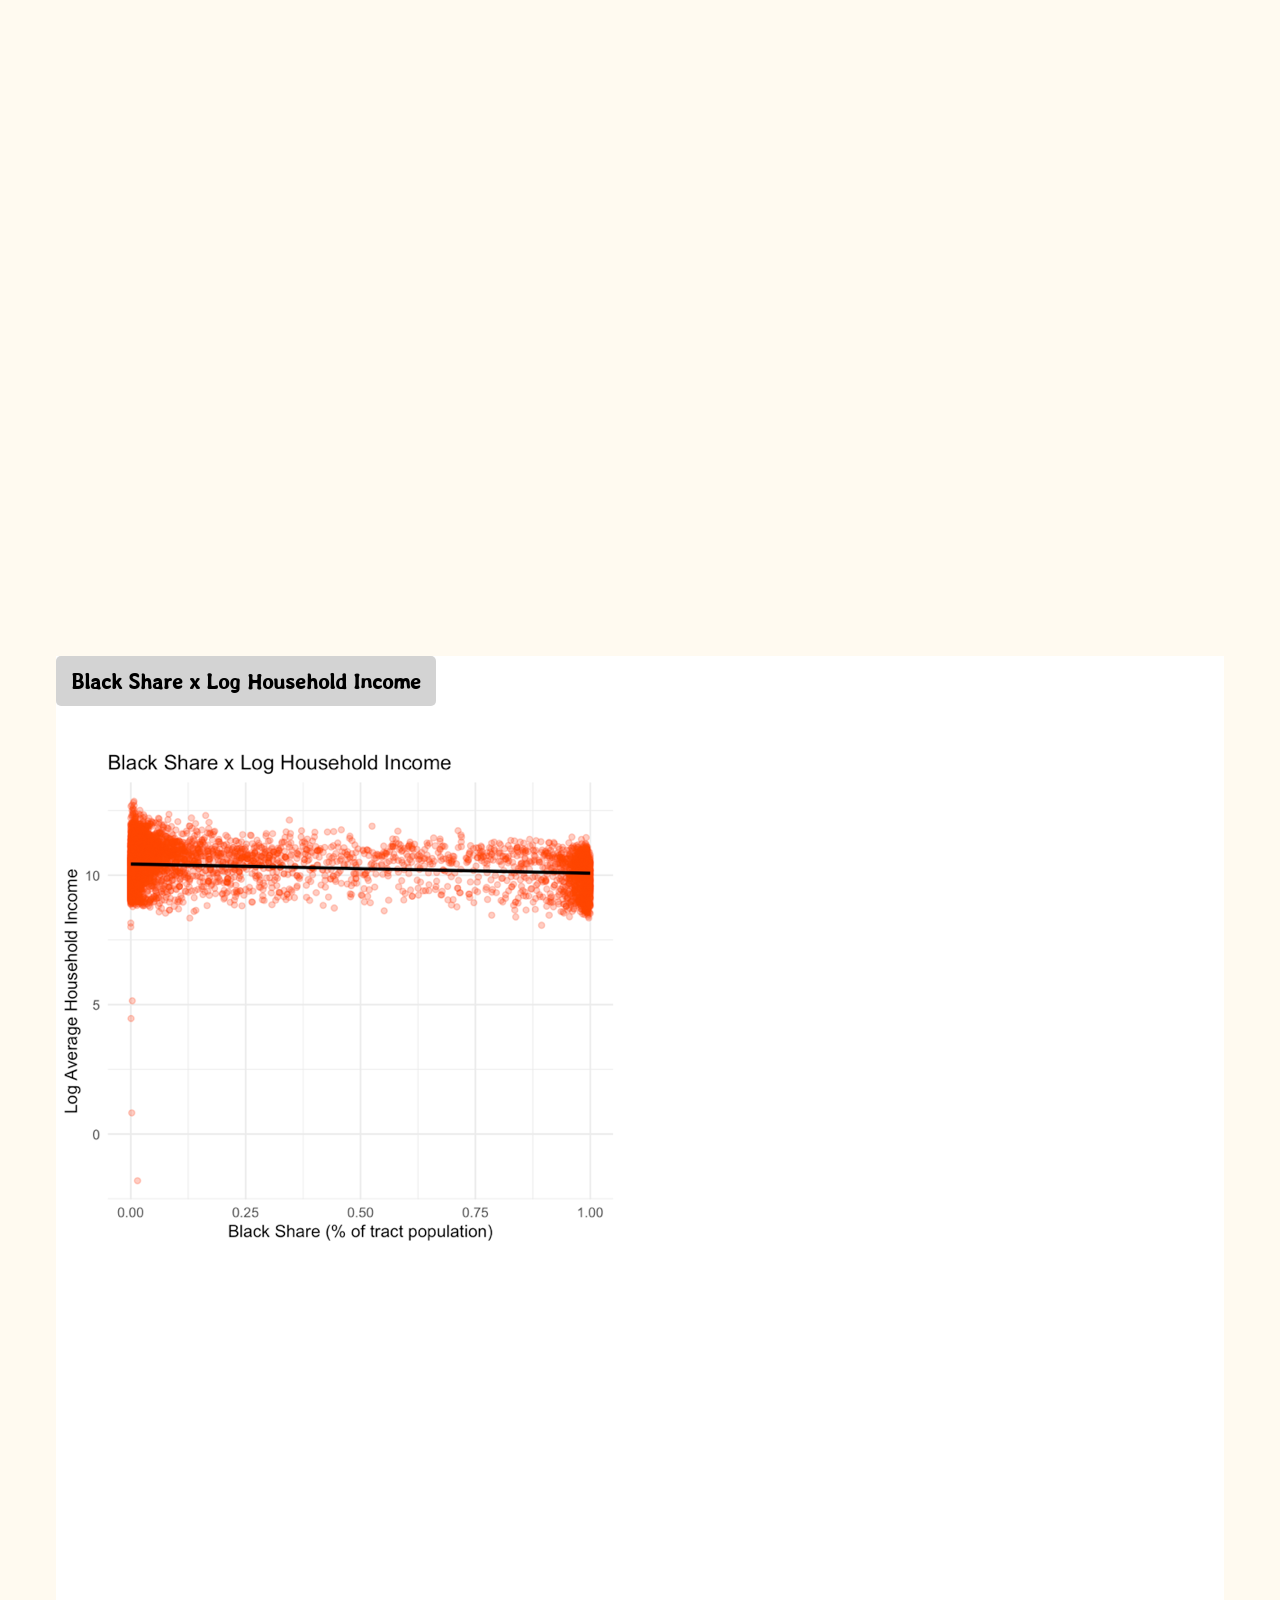
==== commit 67bc2f74: "Update index.html" ====
--- a/index.html
+++ b/index.html
@@ -14,15 +14,15 @@
      <section class="container">
         <div class="content">
             <h2>Segregation in Cook County</h2>
-            <p>Despite the landmark legislation passed in the 1960s, including the Civil Rights Act, Voting Rights Act, and Fair Housing Act, Cook County, Illinois, remains divided.</p>
-            <p>The costs of such stagnation are tremendous.  For those concerned about the American dream, the trends are disturbing.</p>
+            <p>Half a century after Martin Luther King’s death, Cook County, Illinois, remains divided, despite the landmark legislation passed in the 1960s, including the Civil Rights Act, Voting Rights Act, and Fair Housing Act.  </p>
+            <p>The costs of such stagnation are tremendous.  For those concerned about the American dream, the trends below are disturbing.</p>
         </div>
     </section>
 
     <section class="container">
         <div class="content">
             <h2>An Analysis of Segregation in Cook County</h2>
-            <p>This interactive shows how segregation in Cook County, Illinois, has evolved.</p>
+            <p>The interactive below shows how segregation in Cook County, Illinois, has evolved.</p>
             <p>by MICHAEL V. OCHOA</p>
              <a href="https://github.com/mochoabuilds/Analysis-of-Segregation-in-Cook-County-Illinois-1980-2010">R code</a> 
         </div>
@@ -216,9 +216,9 @@
     <section class="container">
         <div class="content">
          <h2>Segregation in Cook County</h2>
-         <p>Despite the steps forward Illinois has taken regarding racial segregations, Cook County is coming apart along the lines of SAT scores, income, and education.  This leaves the poor behind and stuck in place.</p>
-         <p>For those concerned about the American dream, this is disturbing.  Worse, segregation often damages the next generation as well.  Research by NYU sociologist Patrick Sharkey shows that children living in poorer enclaves have worse outcomes than more affluent peers – but those whose parents grew up in similarly scarce conditions do even worse.</p>
-         <p>While race may not matter as much as it did when Martin Luther King was assassinated almost 60 years ago.  It still matters too much.</p>
+         <p>Despite the steps forward Illinois has taken regarding segregation, Cook County is coming apart along the lines of education, income, and SAT scores.  This leaves the poor behind and stuck in place.</p>
+         <p>For those concerned about the American dream, this is disturbing.  Worse, it often damages the next generation as well.  Research by NYU sociologist Patrick Sharkey shows that children living in poorer neighborhoods have worse outcomes than more affluent peers – but those whose parents grew up in similarly scarce conditions do even worse.</p>
+         <p>While race may not matter as much as it did when Martin Luther King was assassinated half a century ago. It, along with education and income segregation, still matters too much.</p>
         </div>
     </section>
 
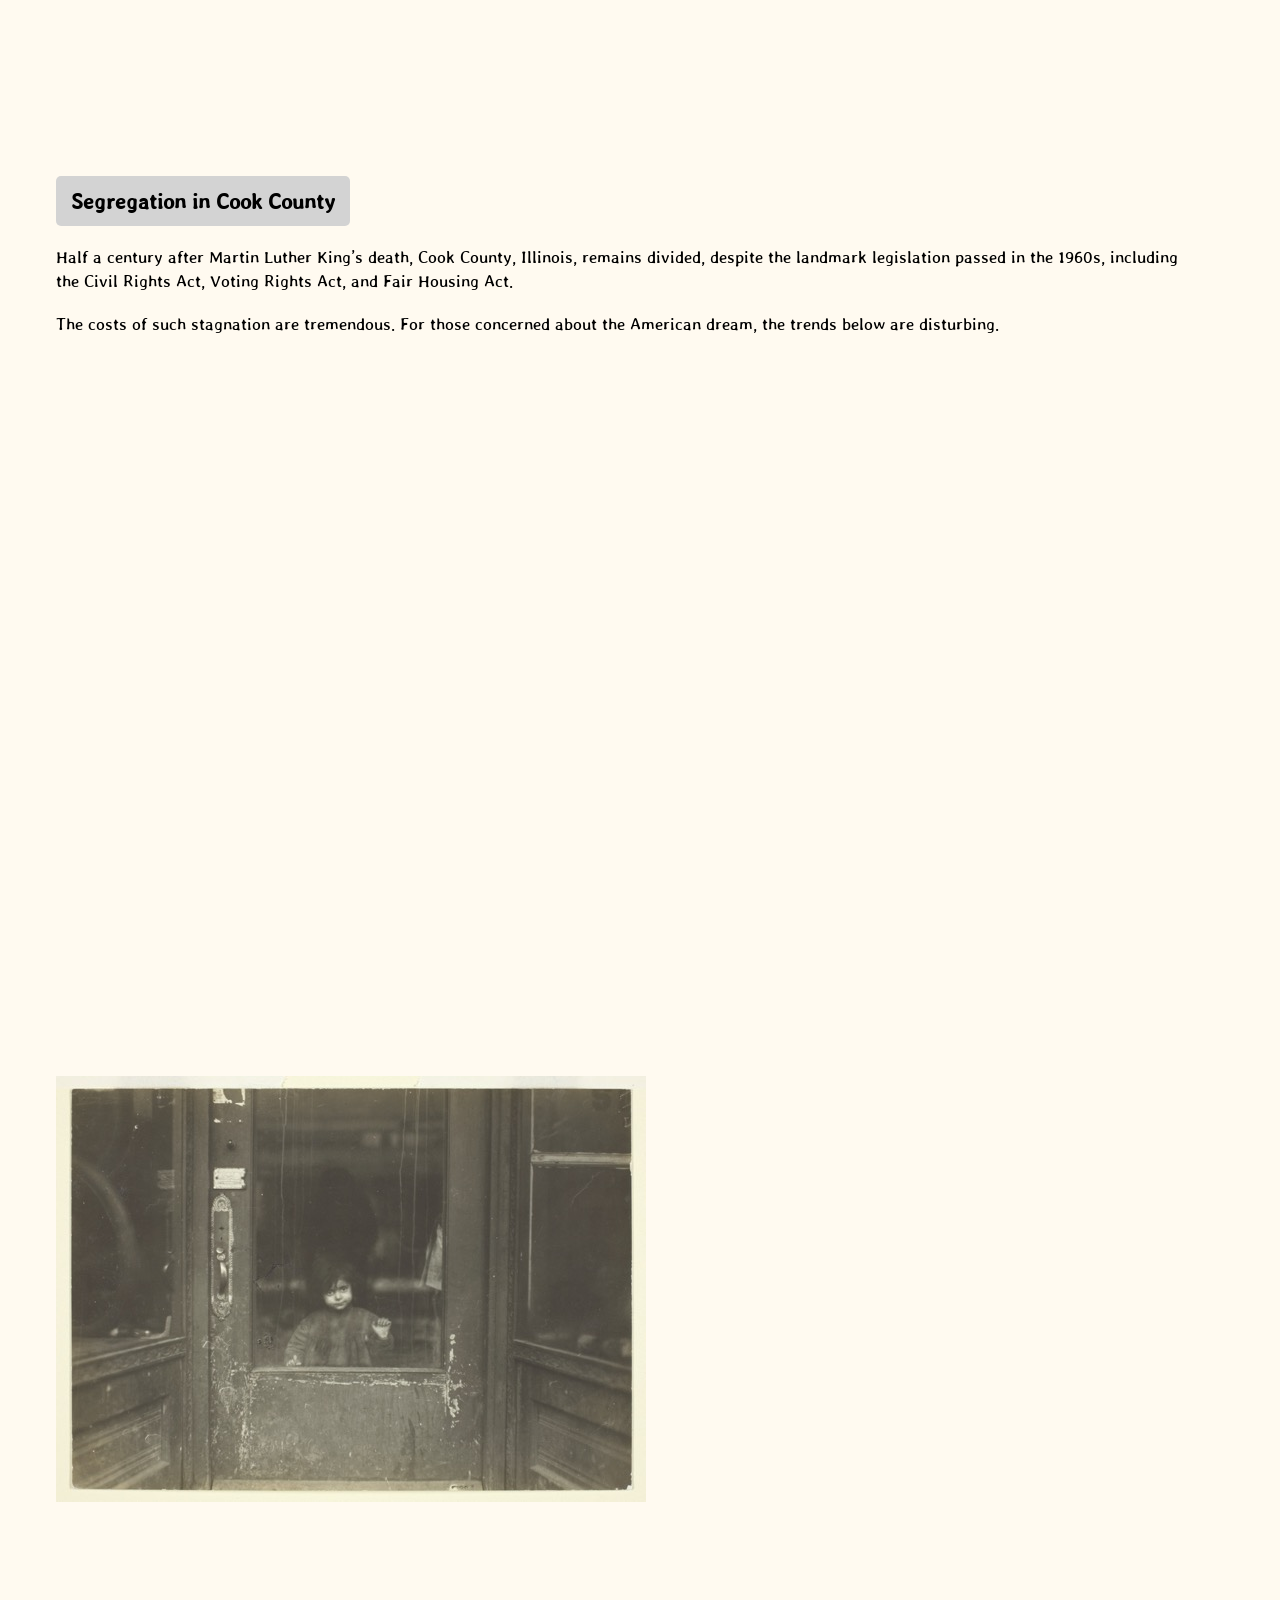
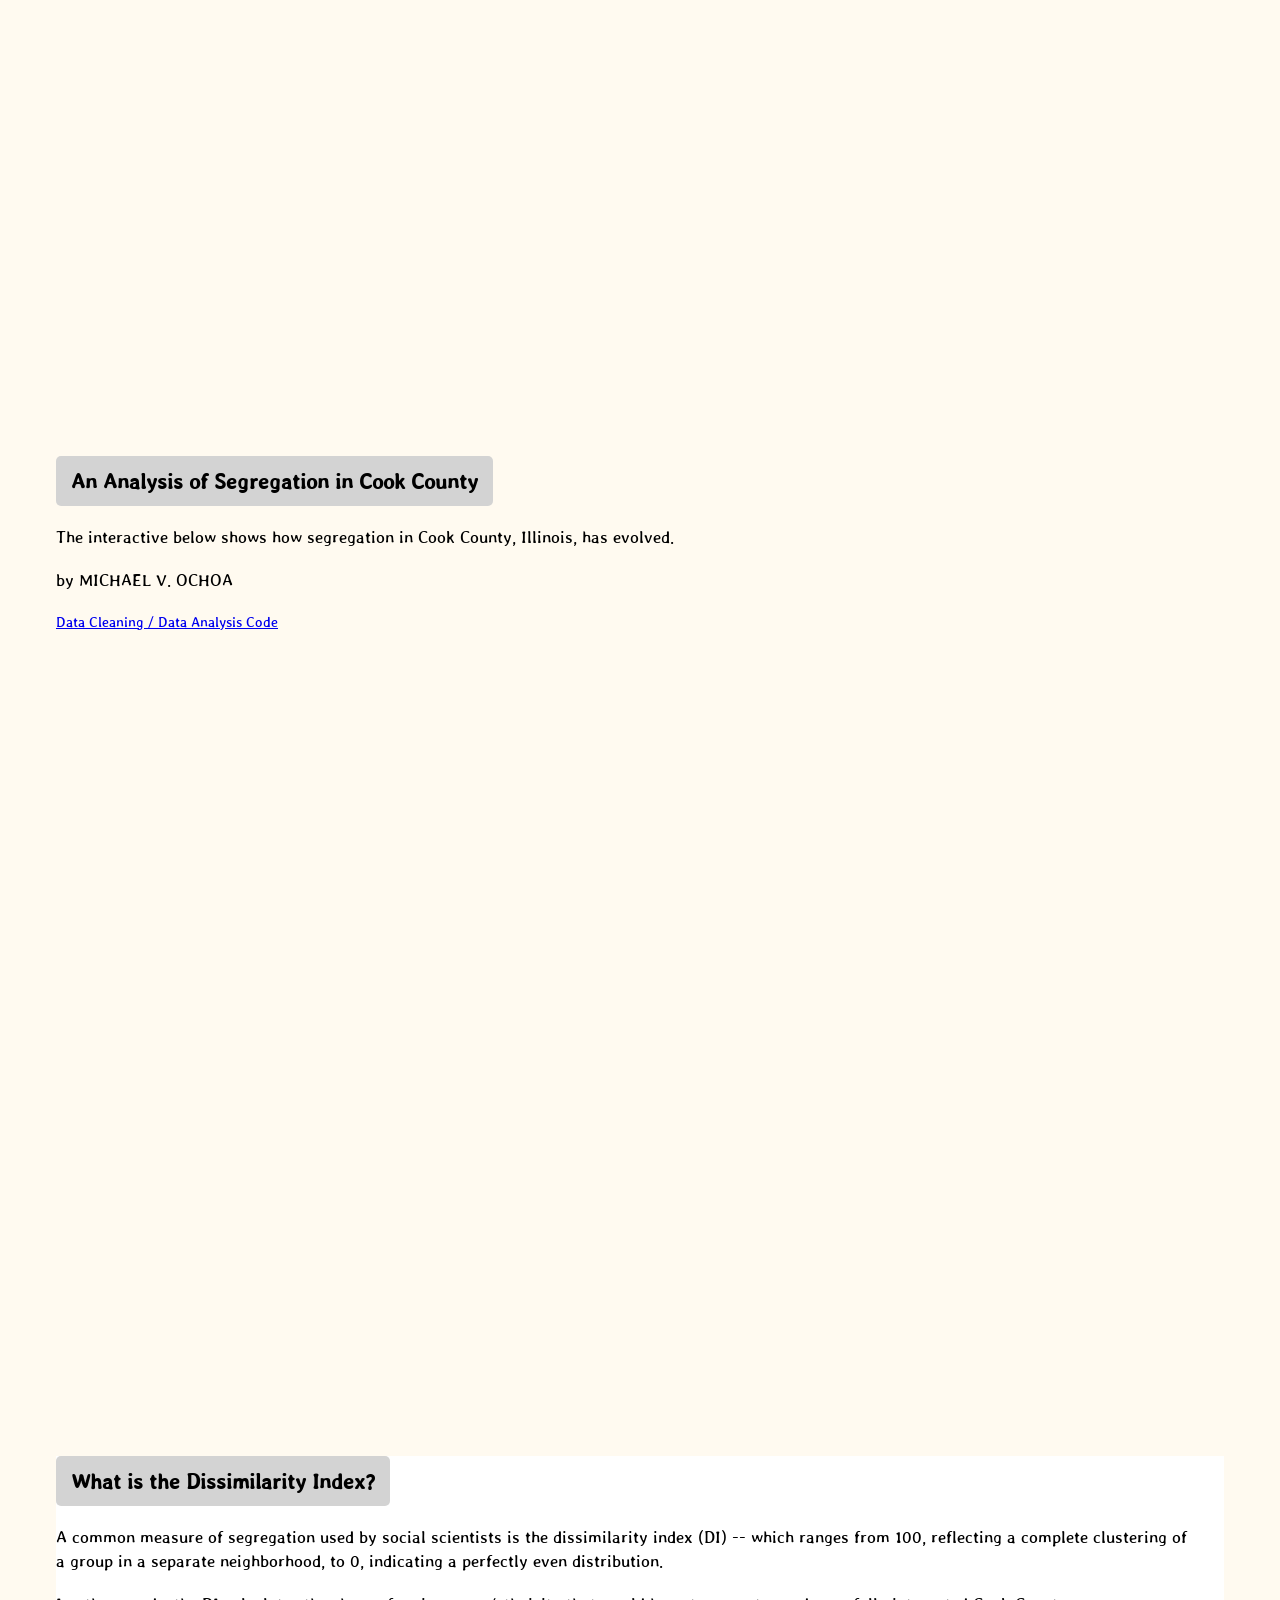
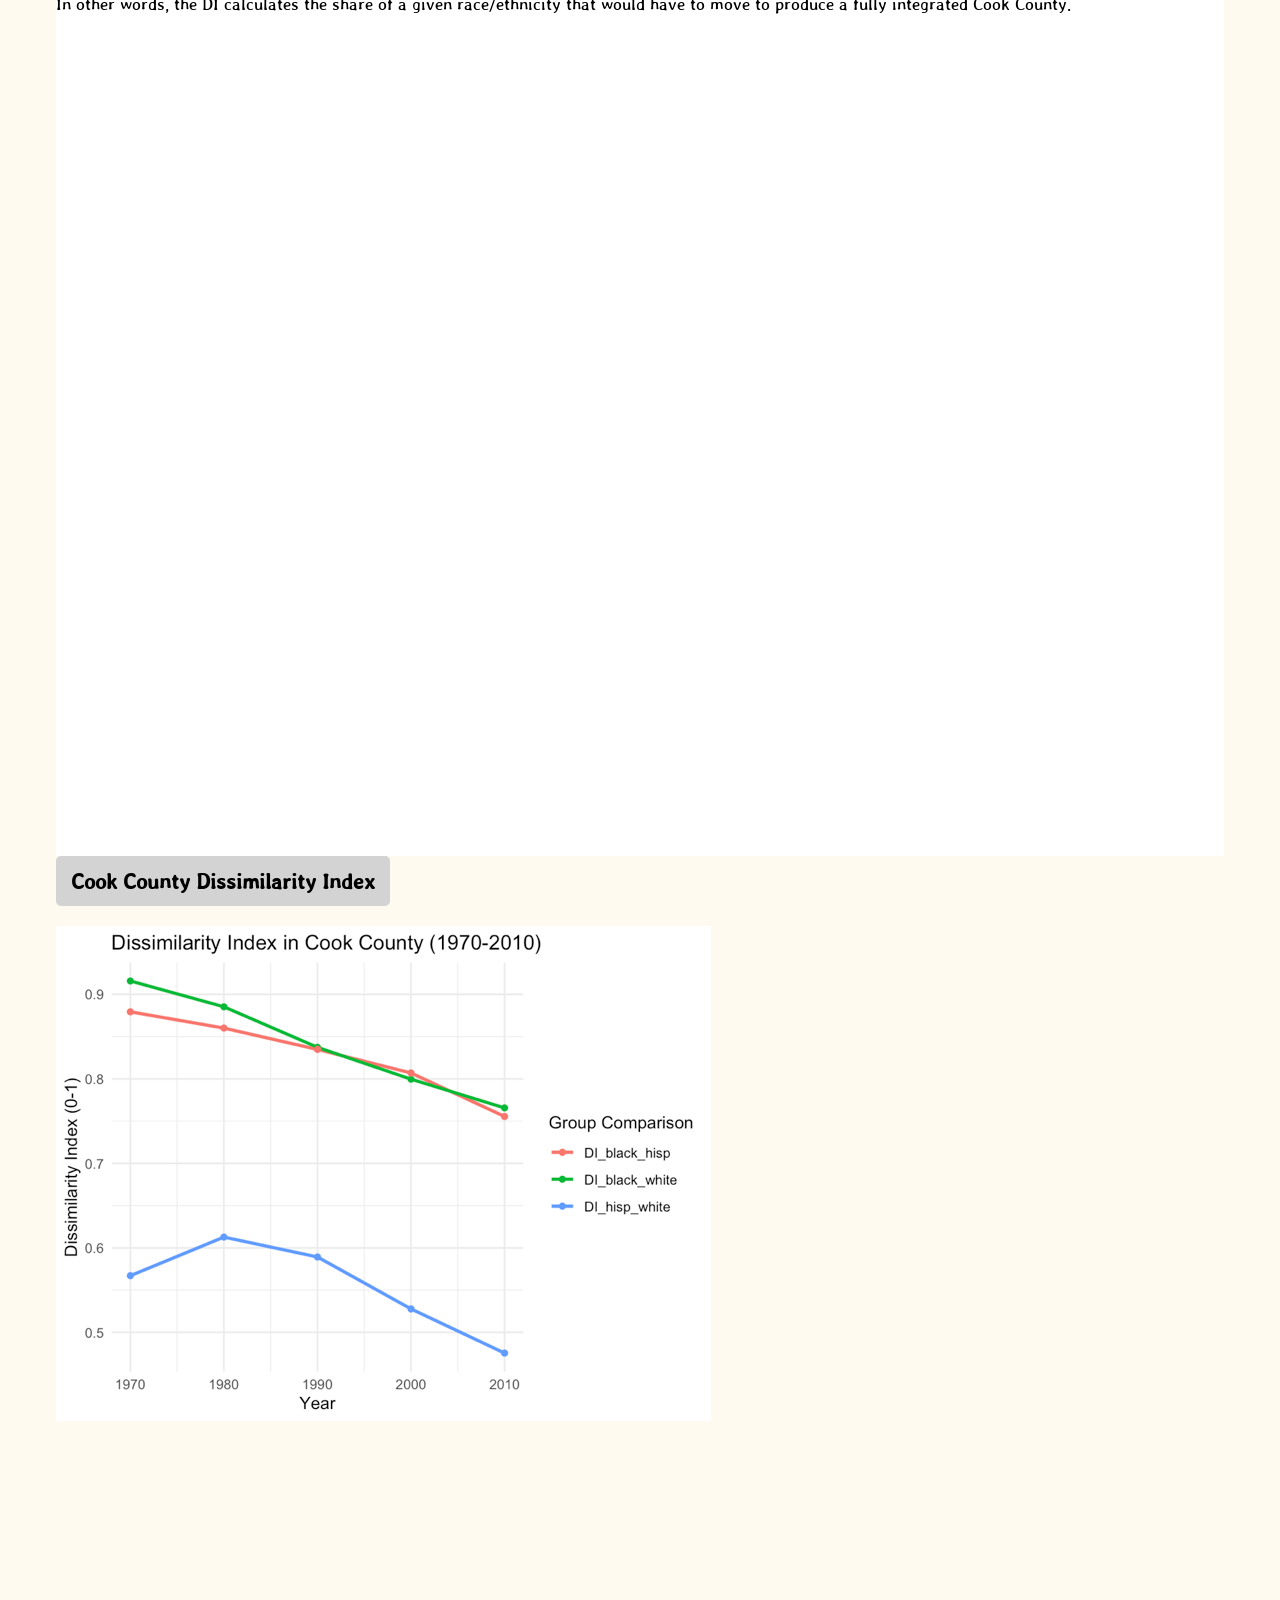
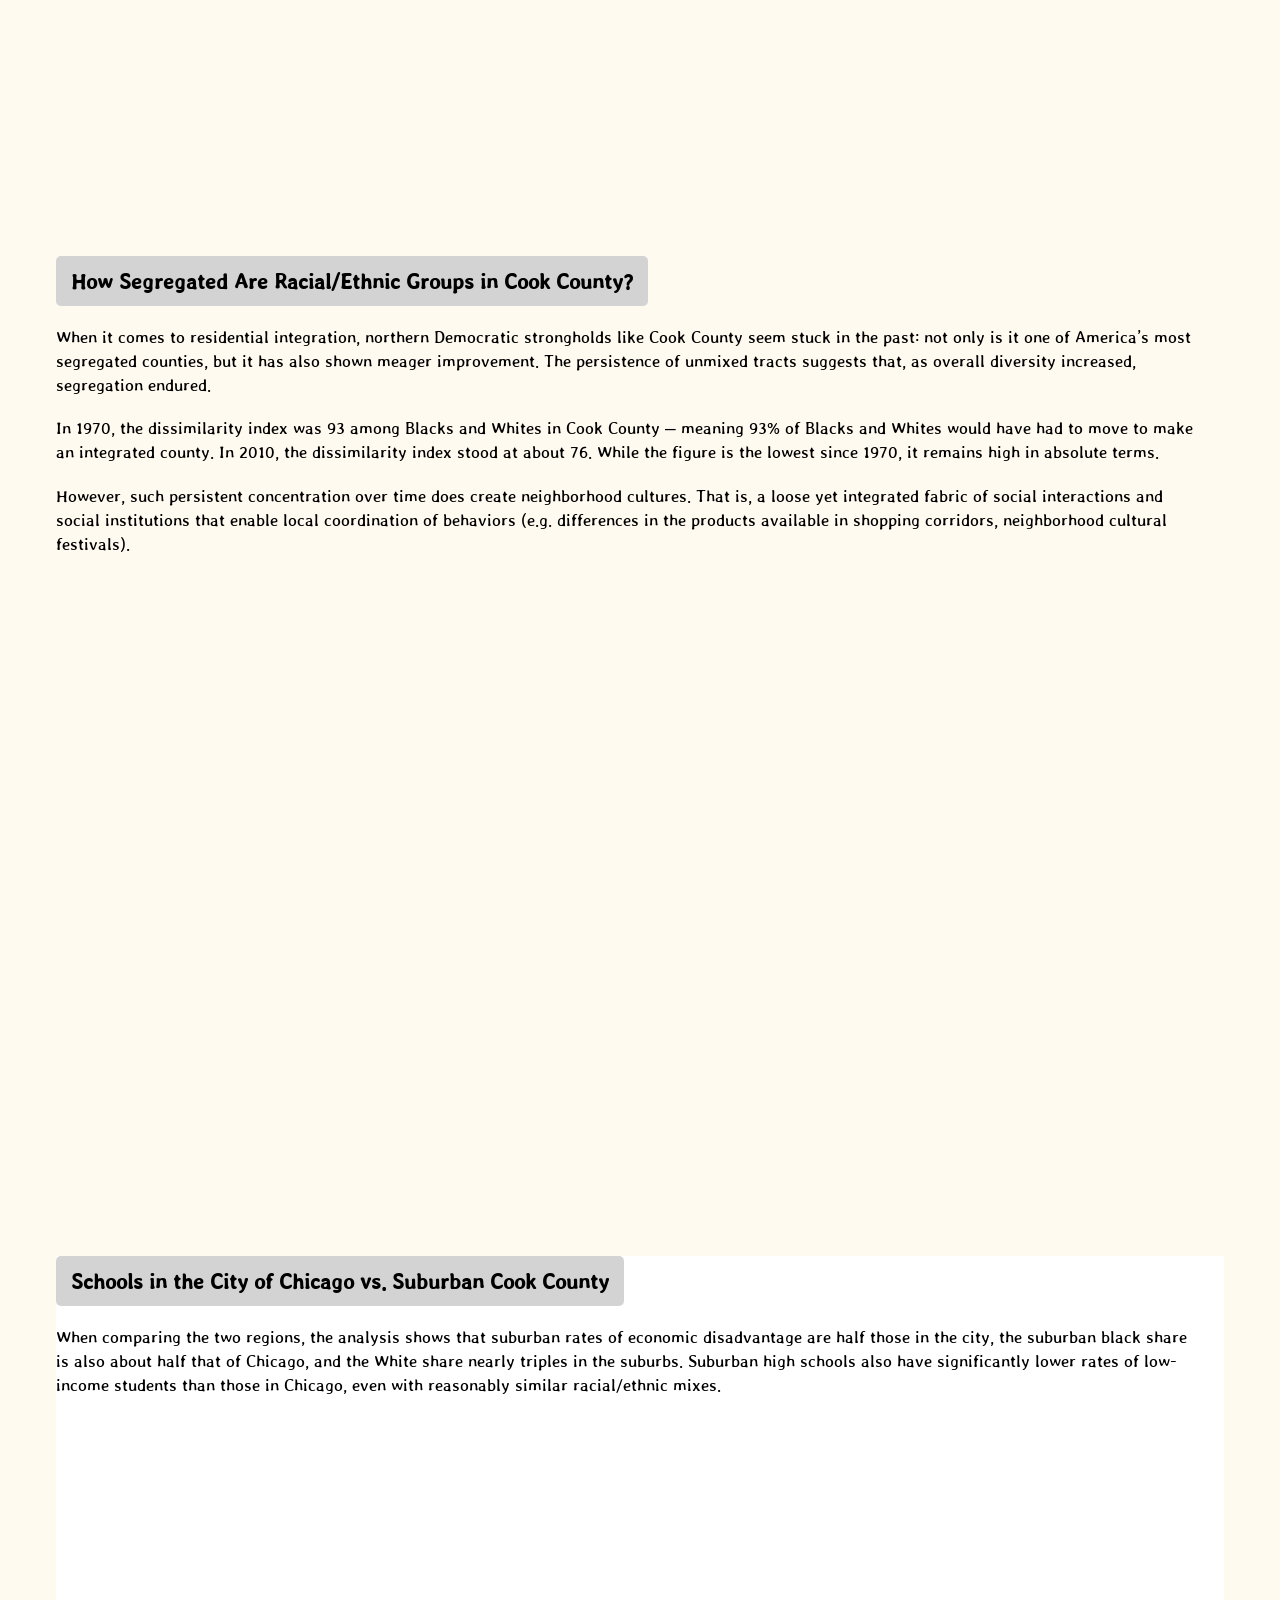
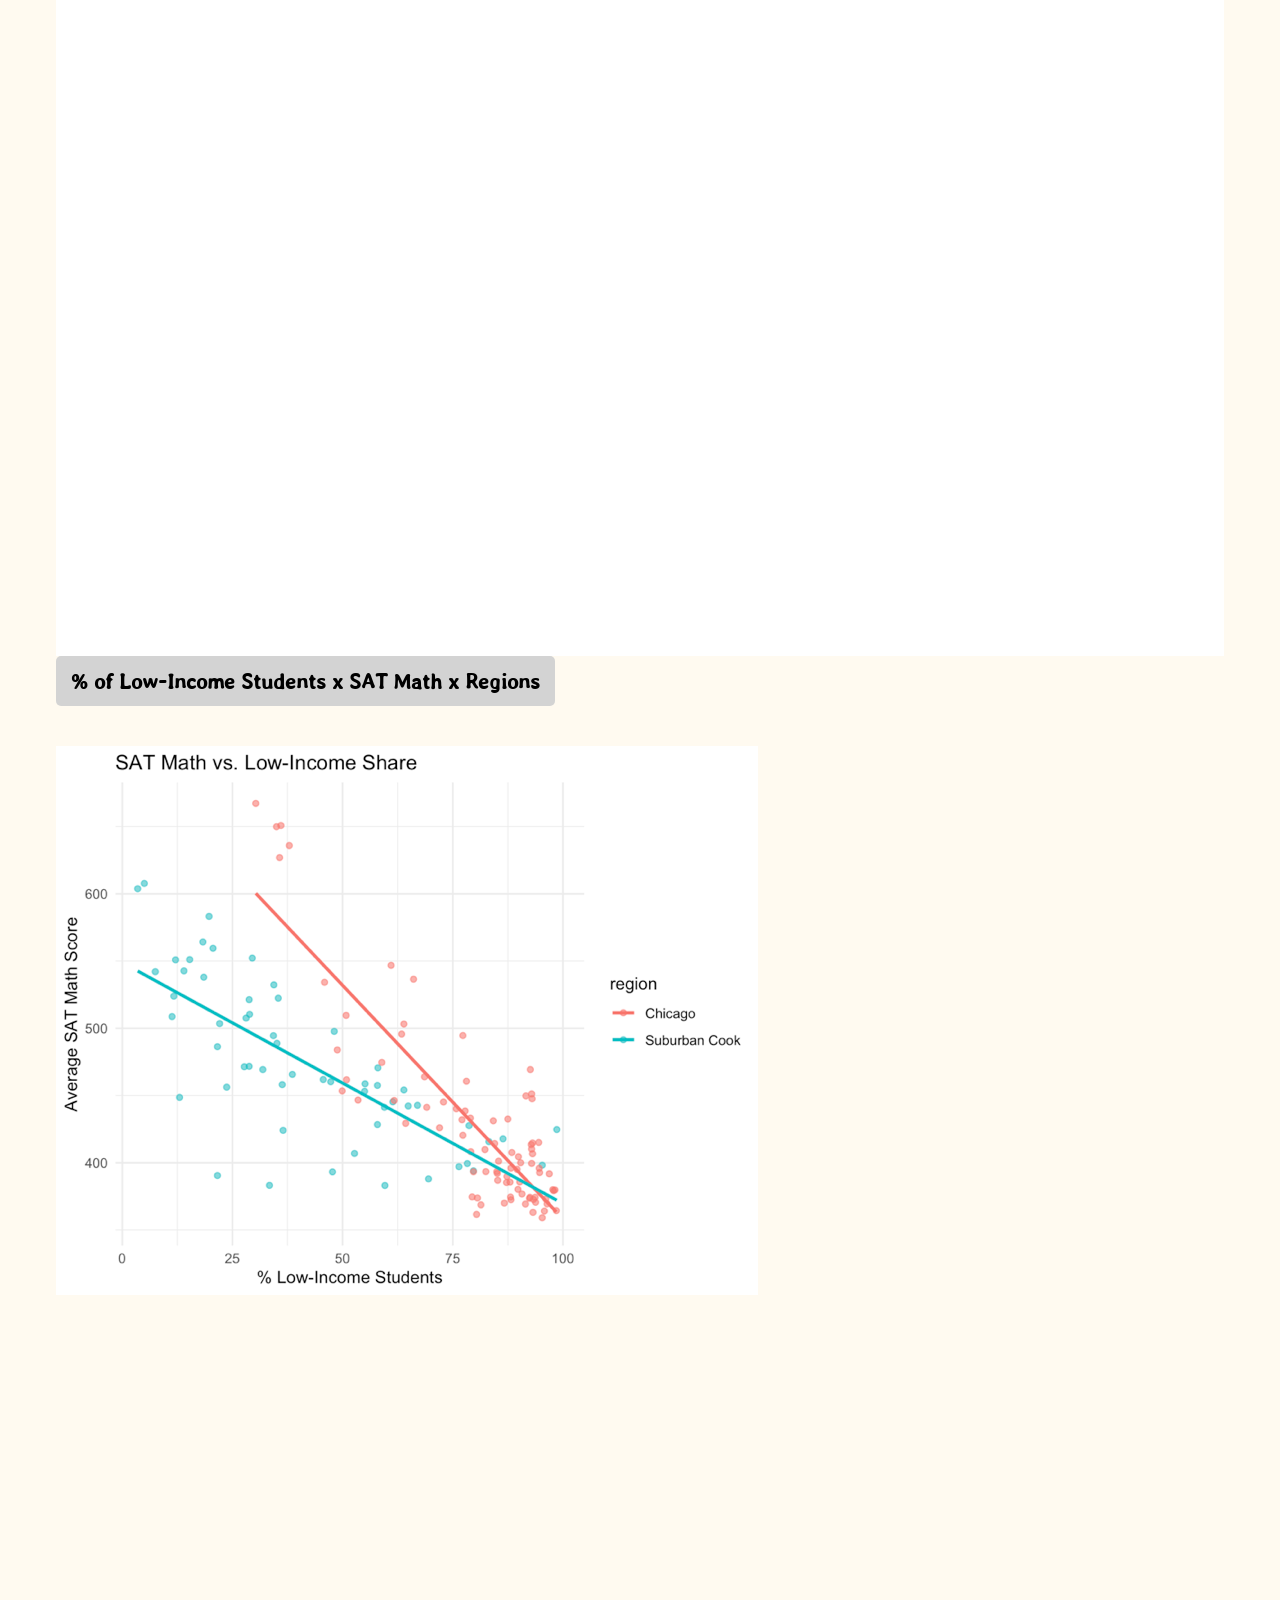
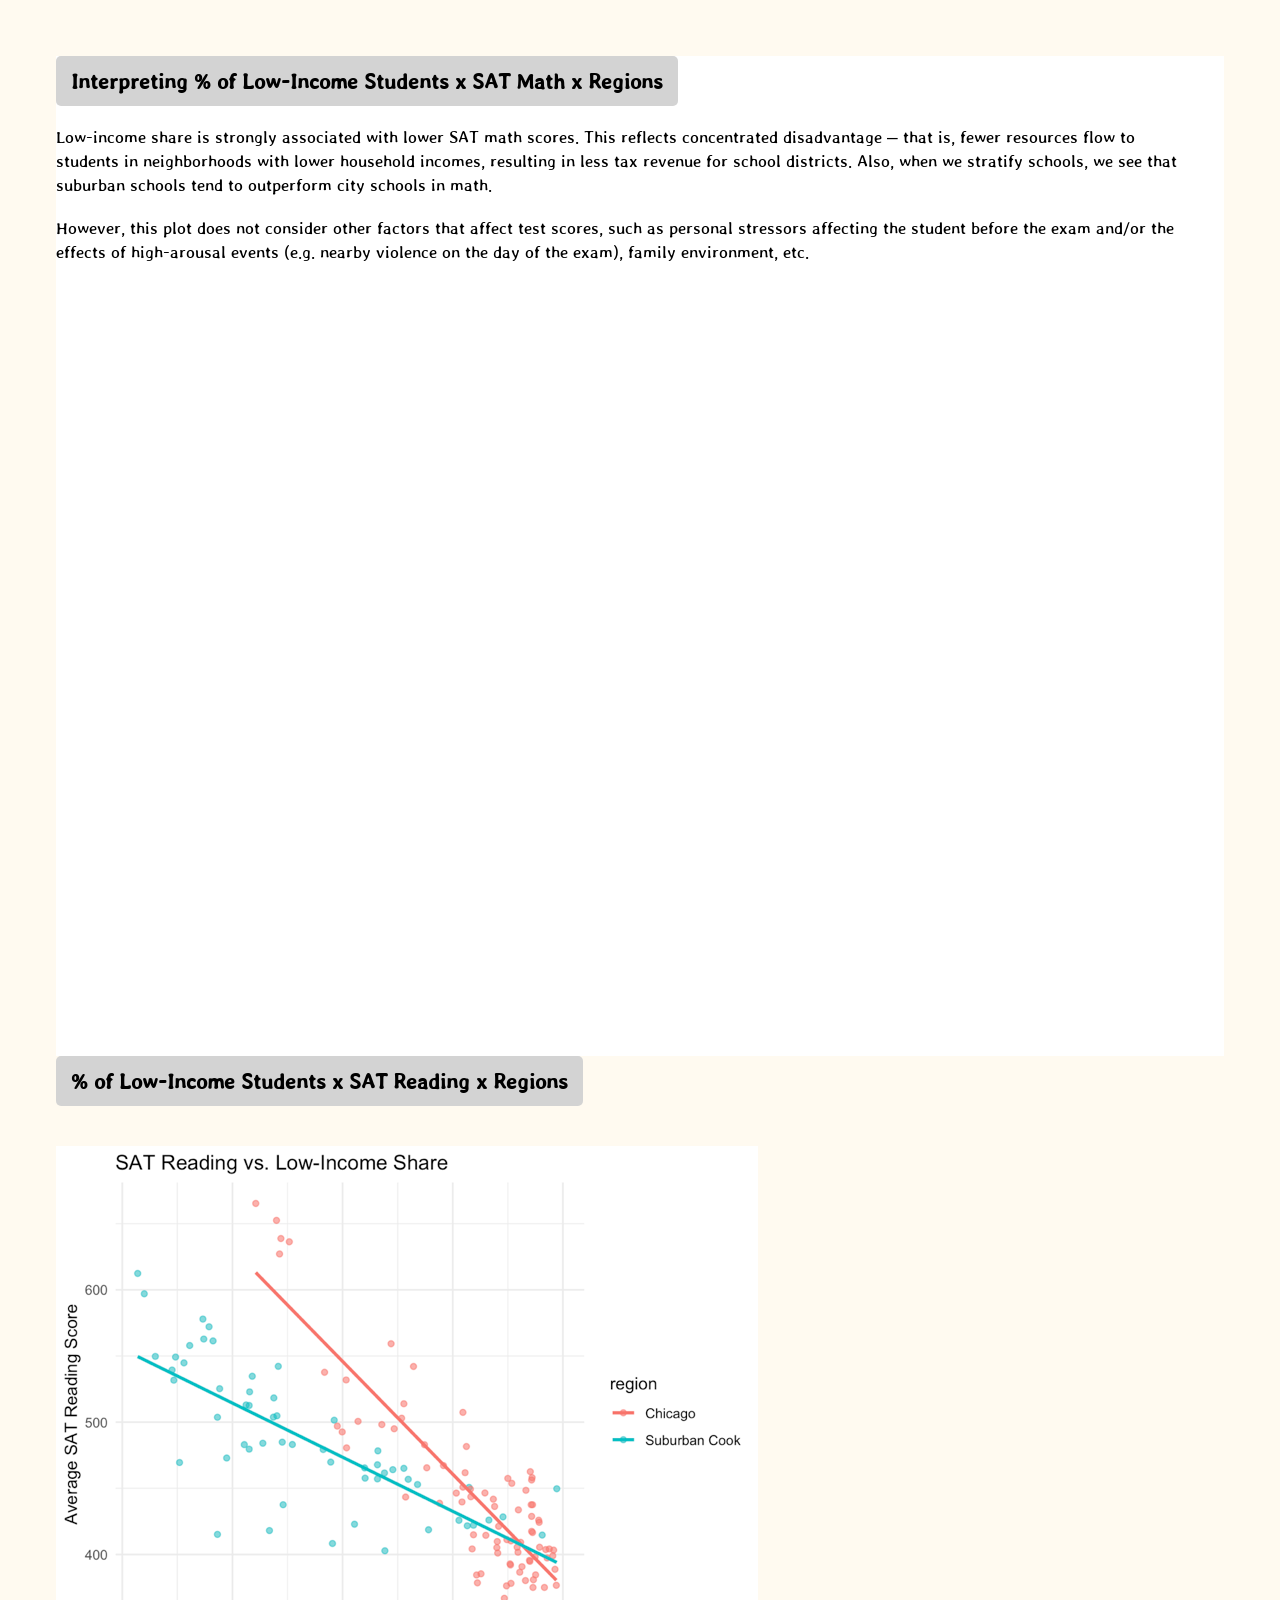
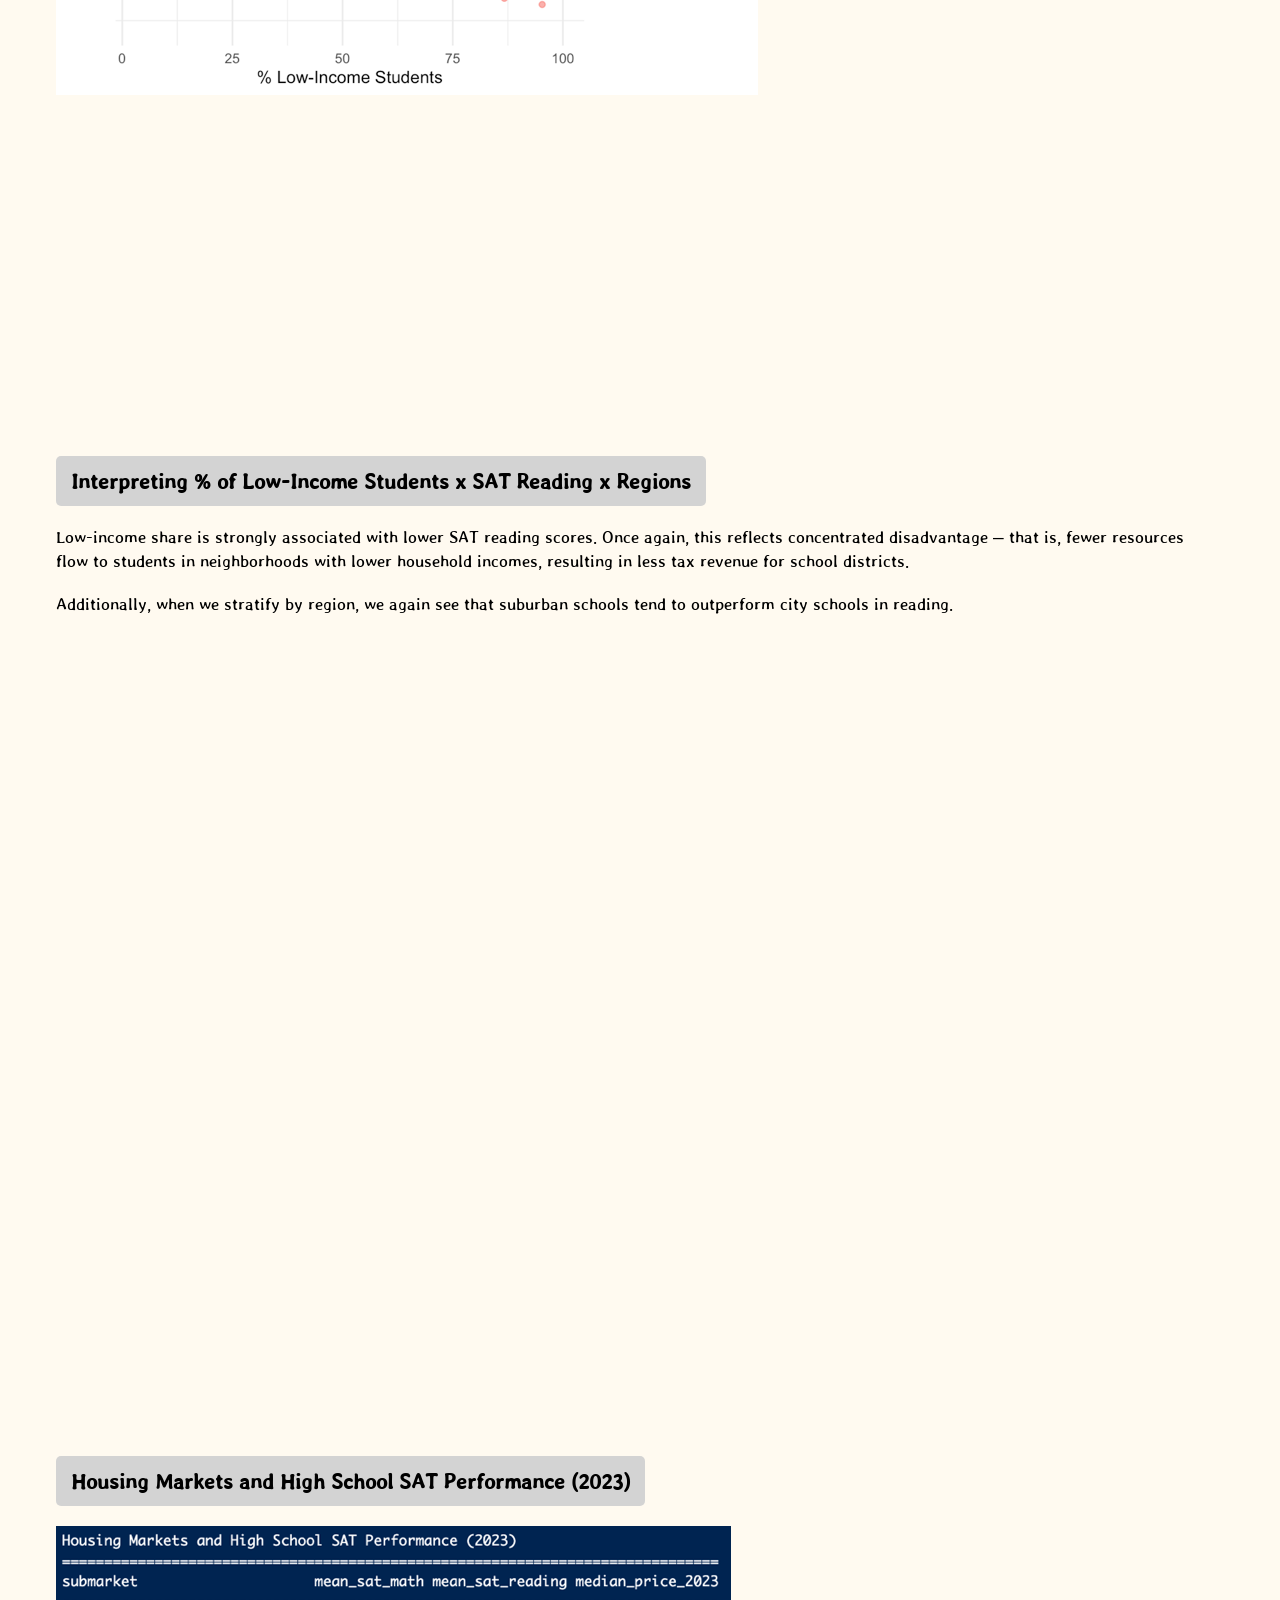
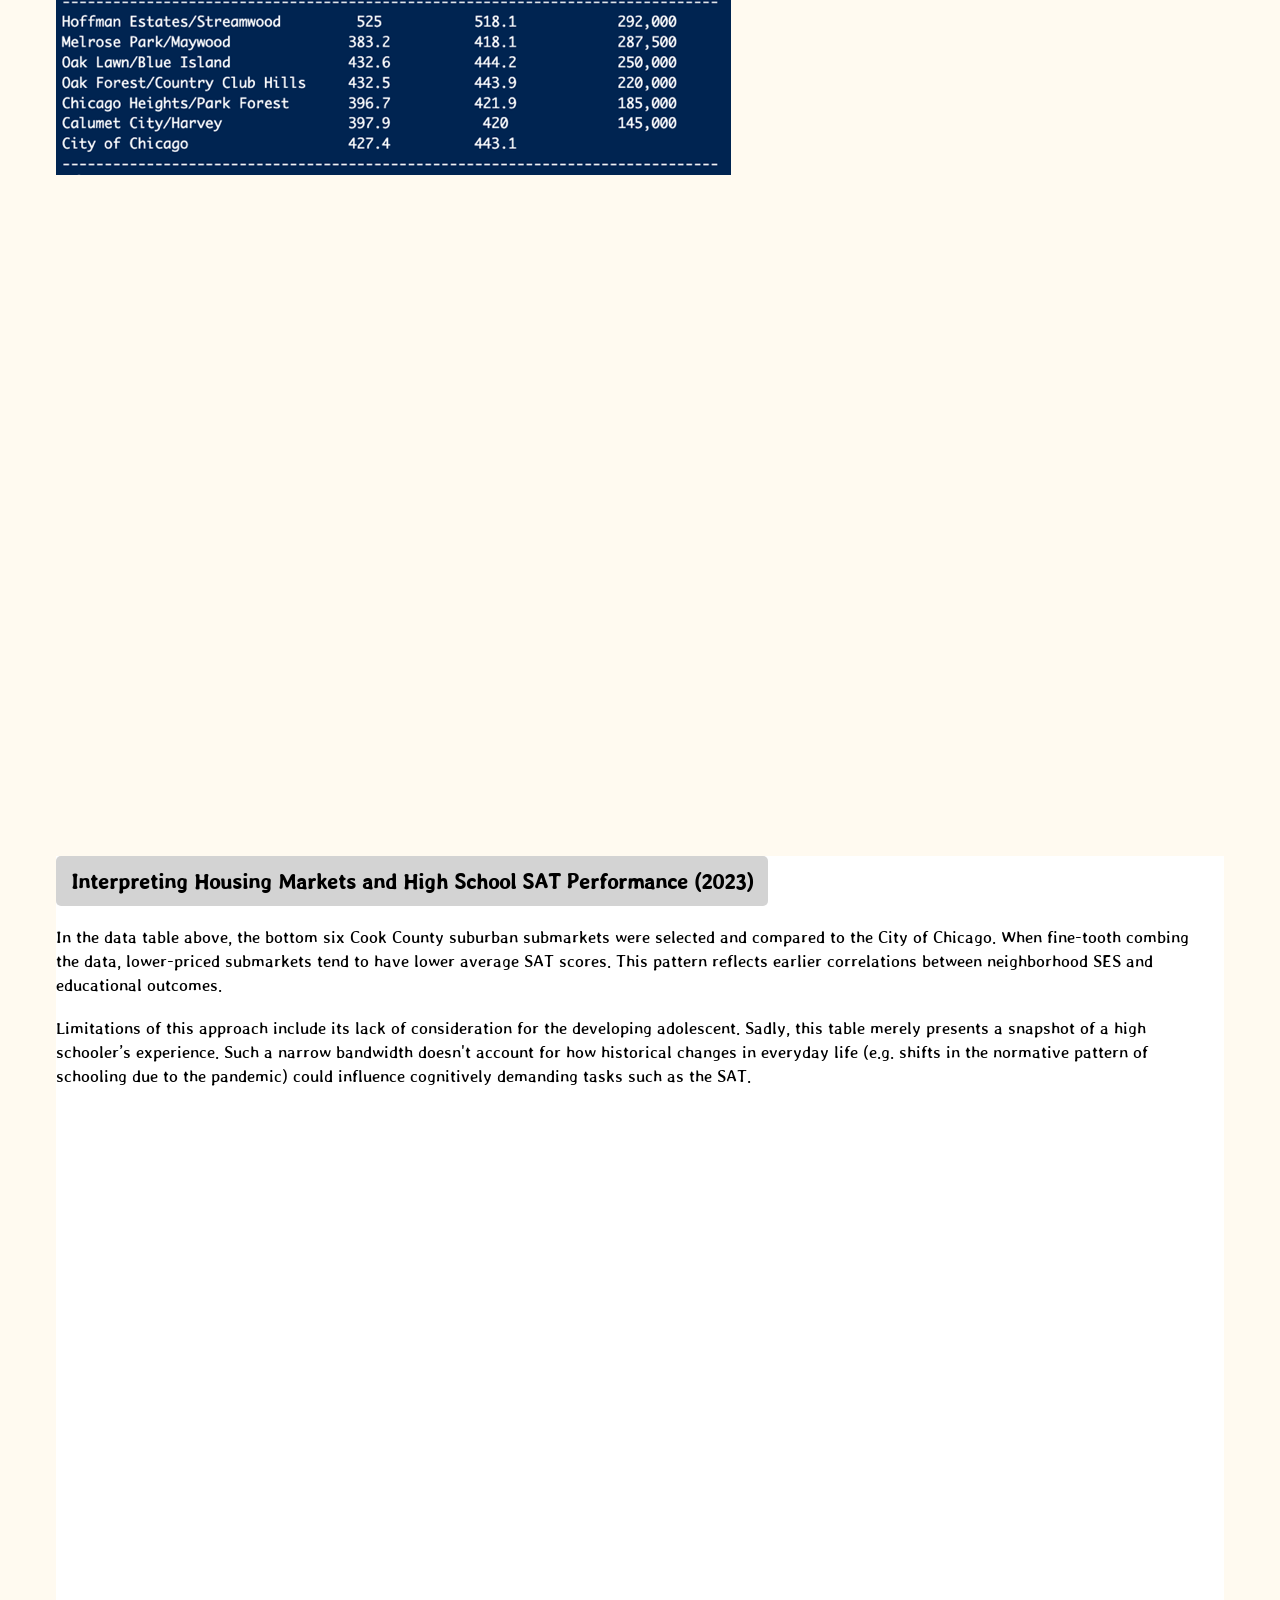
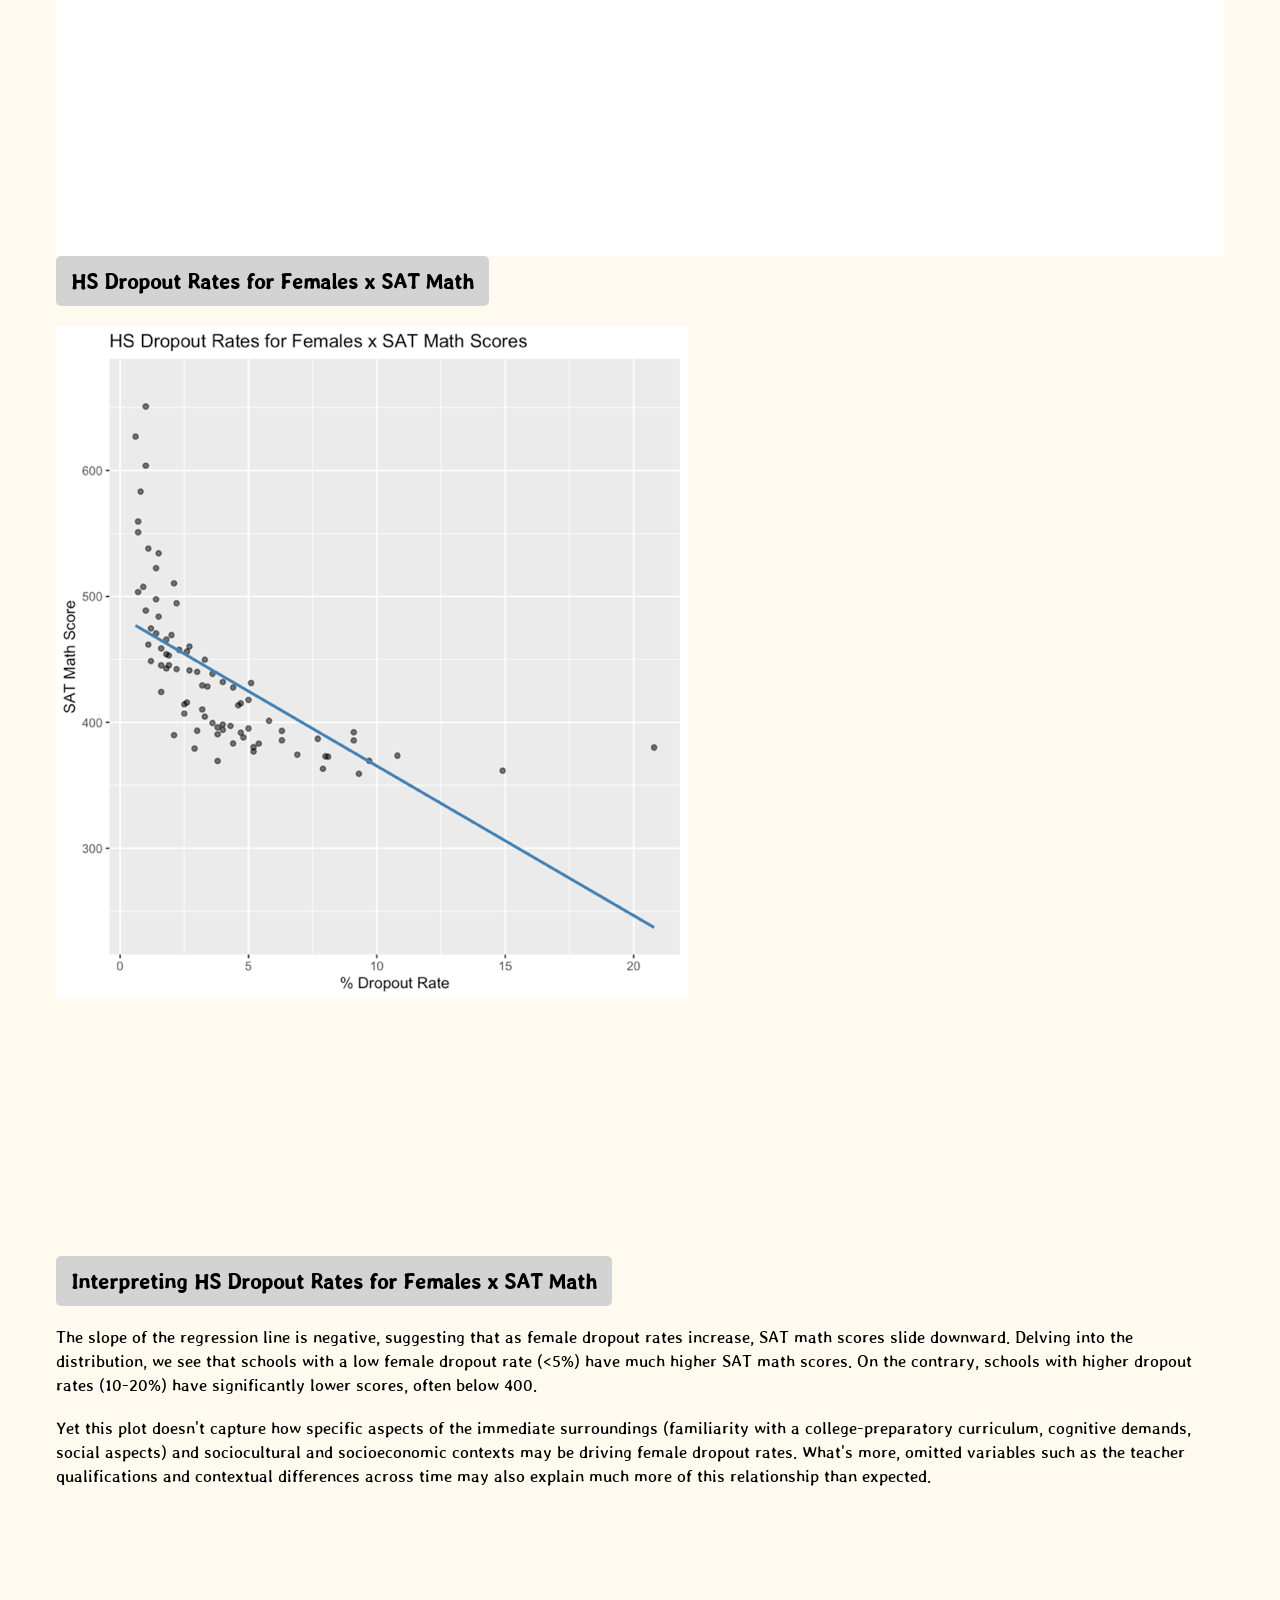
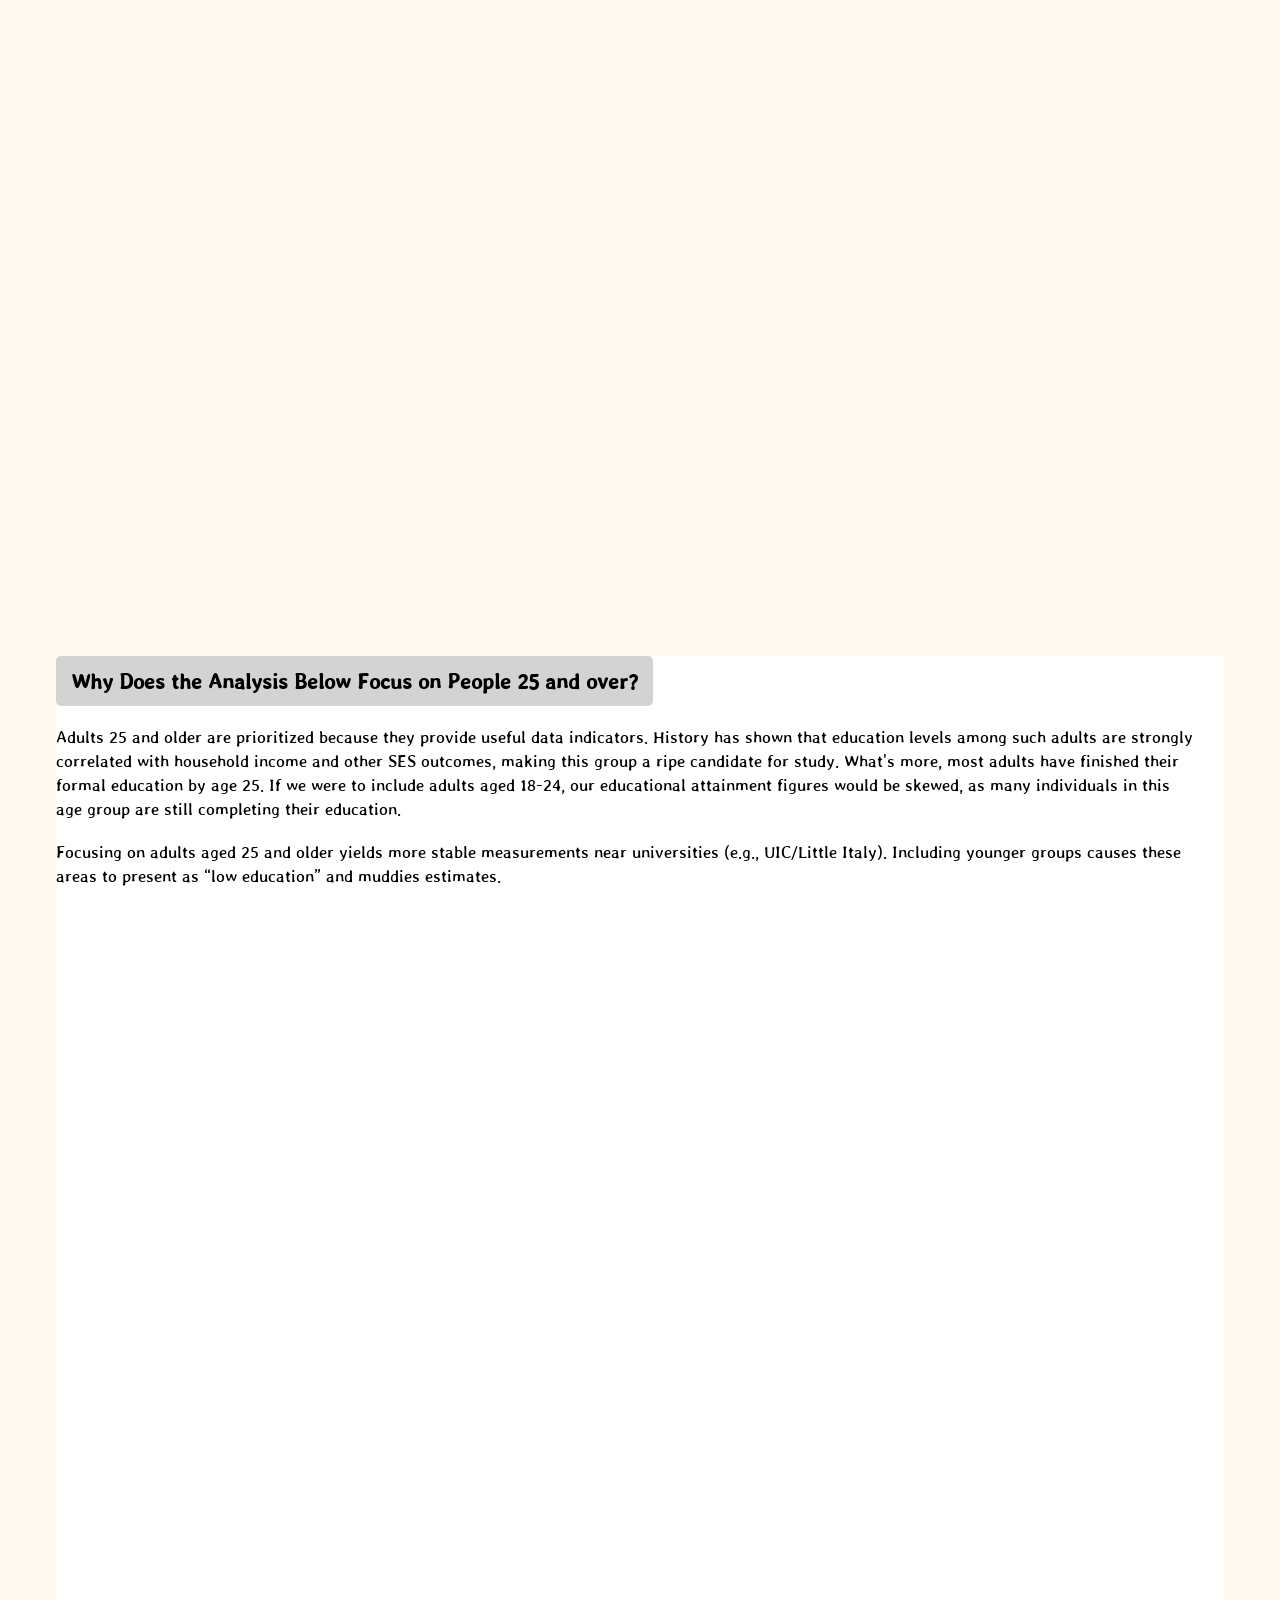
==== commit 29bd9b17: "Update index.html" ====
--- a/index.html
+++ b/index.html
@@ -15,7 +15,14 @@
         <div class="content">
             <h2>Segregation in Cook County</h2>
             <p>Half a century after Martin Luther King’s death, Cook County, Illinois, remains divided, despite the landmark legislation passed in the 1960s, including the Civil Rights Act, Voting Rights Act, and Fair Housing Act.  </p>
-            <p>The costs of such stagnation are tremendous.  For those concerned about the American dream, the trends below are disturbing.</p>
+            <p>The costs of such stagnation are tremendous. For those concerned about the American dream, the trends below are disturbing.</p>
+        </div>
+    </section>
+
+       <section class="container">
+        <div class="content">
+            <br>
+            <img src="chicagoslums.jpg"> 
         </div>
     </section>
 
@@ -24,7 +31,7 @@
             <h2>An Analysis of Segregation in Cook County</h2>
             <p>The interactive below shows how segregation in Cook County, Illinois, has evolved.</p>
             <p>by MICHAEL V. OCHOA</p>
-             <a href="https://github.com/mochoabuilds/Analysis-of-Segregation-in-Cook-County-Illinois-1980-2010">R code</a> 
+            <a href="https://github.com/mochoabuilds/Analysis-of-Segregation-in-Cook-County-Illinois-1980-2010">Data Cleaning / Data Analysis Code</a> 
         </div>
     </section>
 
@@ -226,7 +233,7 @@
         <div class="content">
          <p>With deep gratitude and appreciation for your visit.</p>
          <p> - Michael</p>
-         <a href="https://github.com/mochoabuilds/Analysis-of-Segregation-in-Cook-County-Illinois-1980-2010">R code</a> 
+         <a href="https://github.com/mochoabuilds/Analysis-of-Segregation-in-Cook-County-Illinois-1980-2010">Data Cleaning / Data Analysis Code</a> 
          <p></p>
         </div>
     </section>
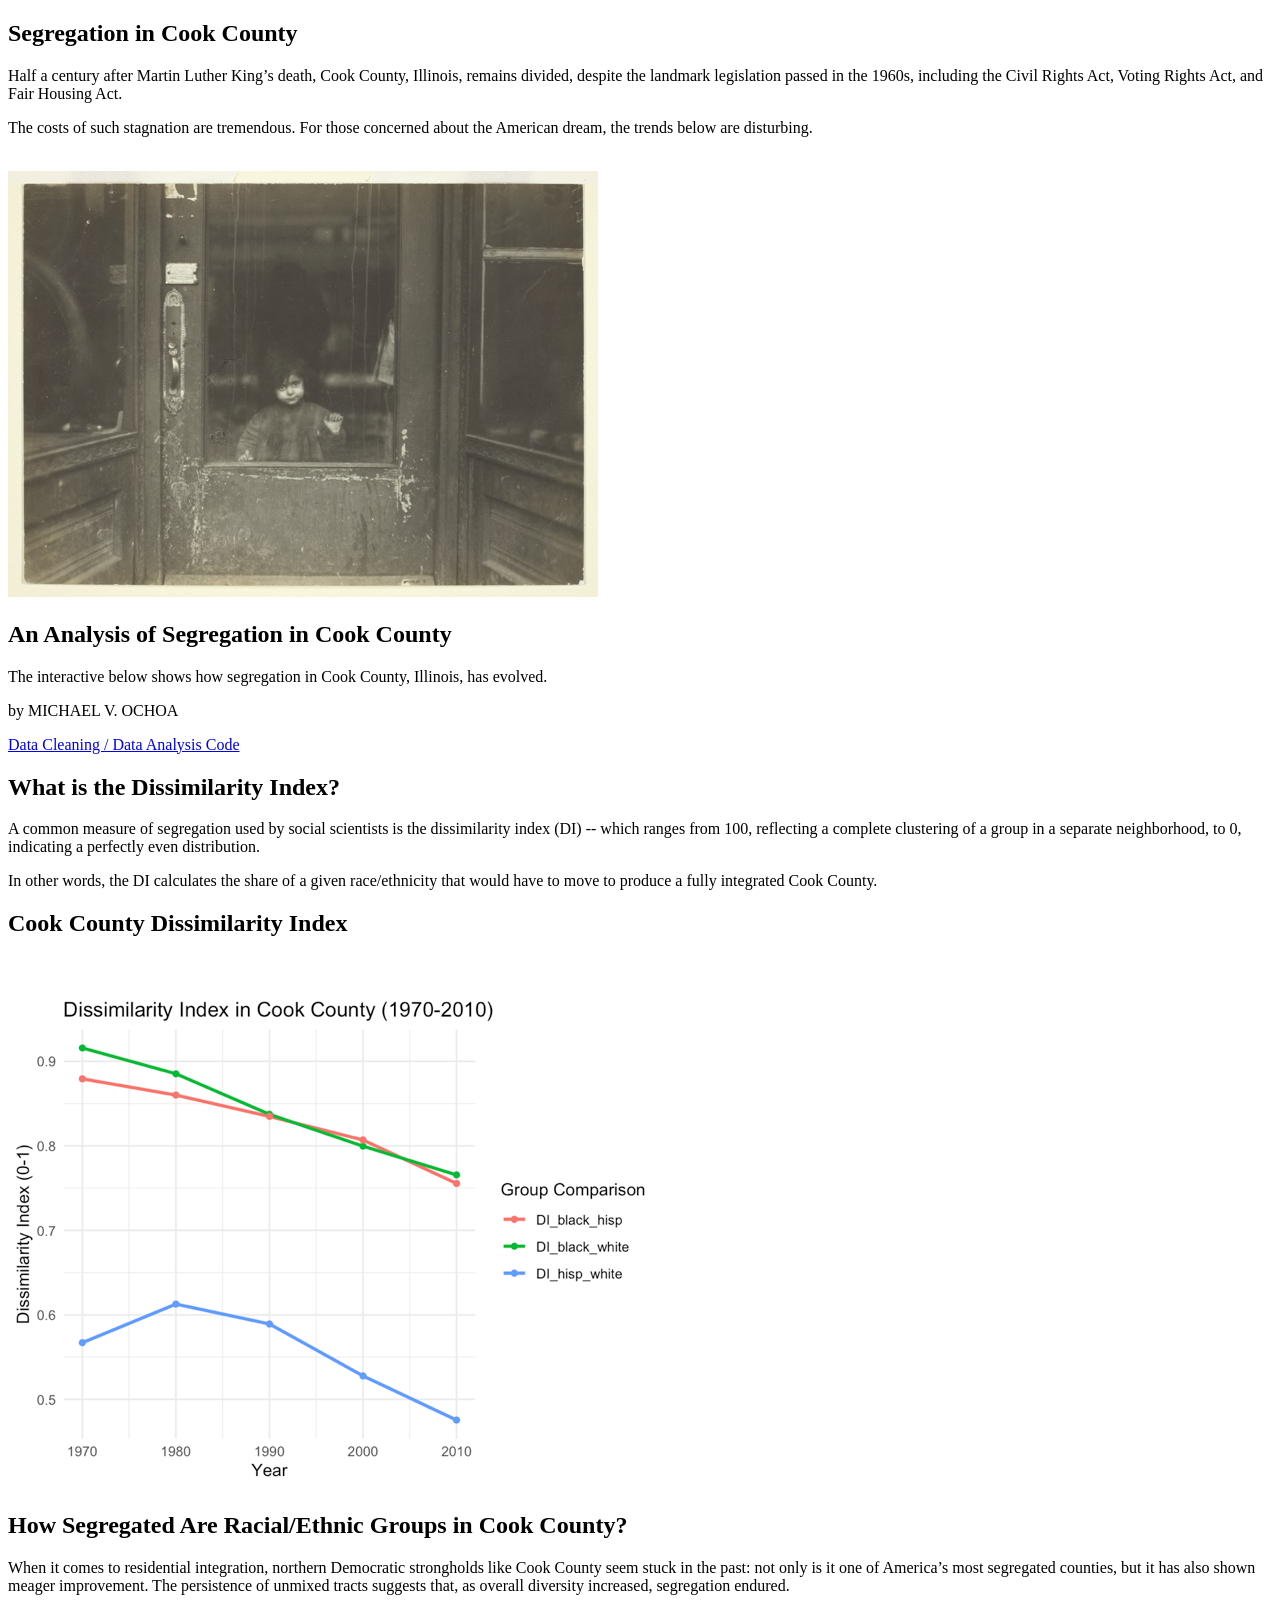
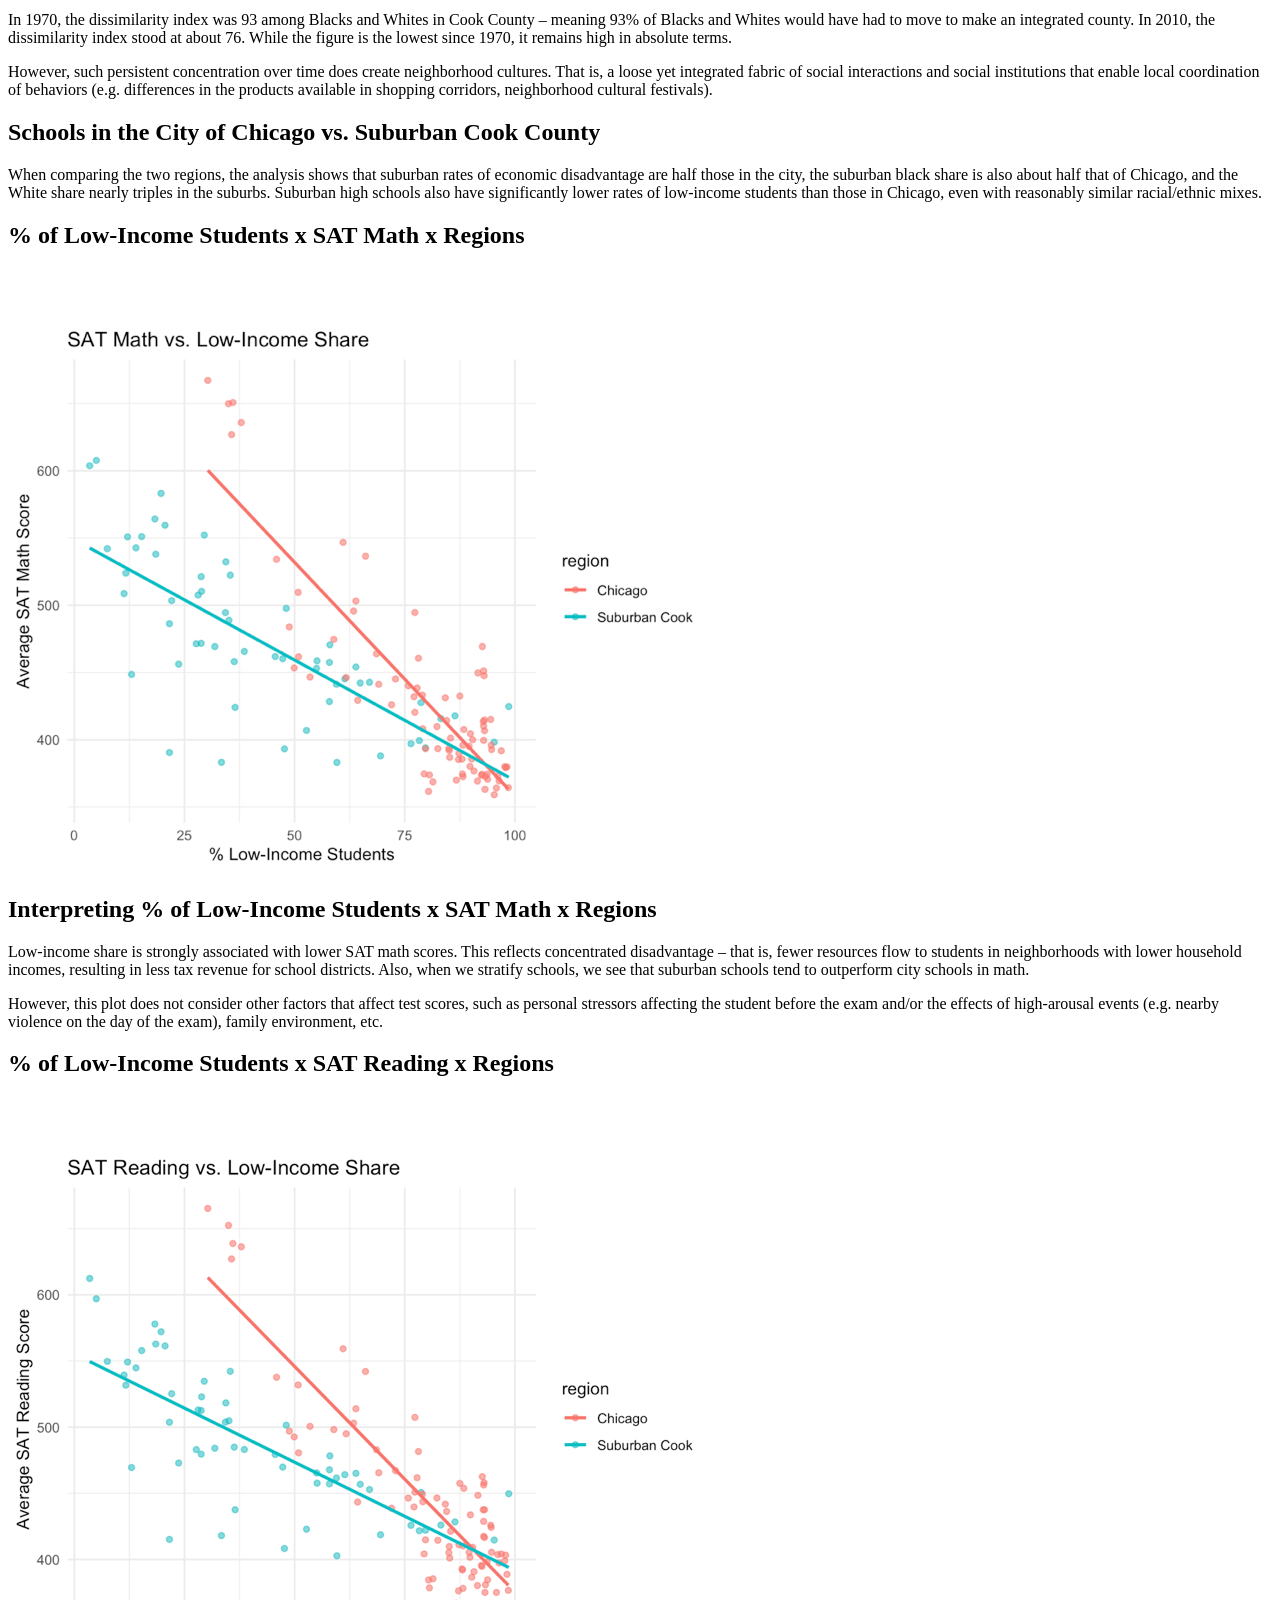
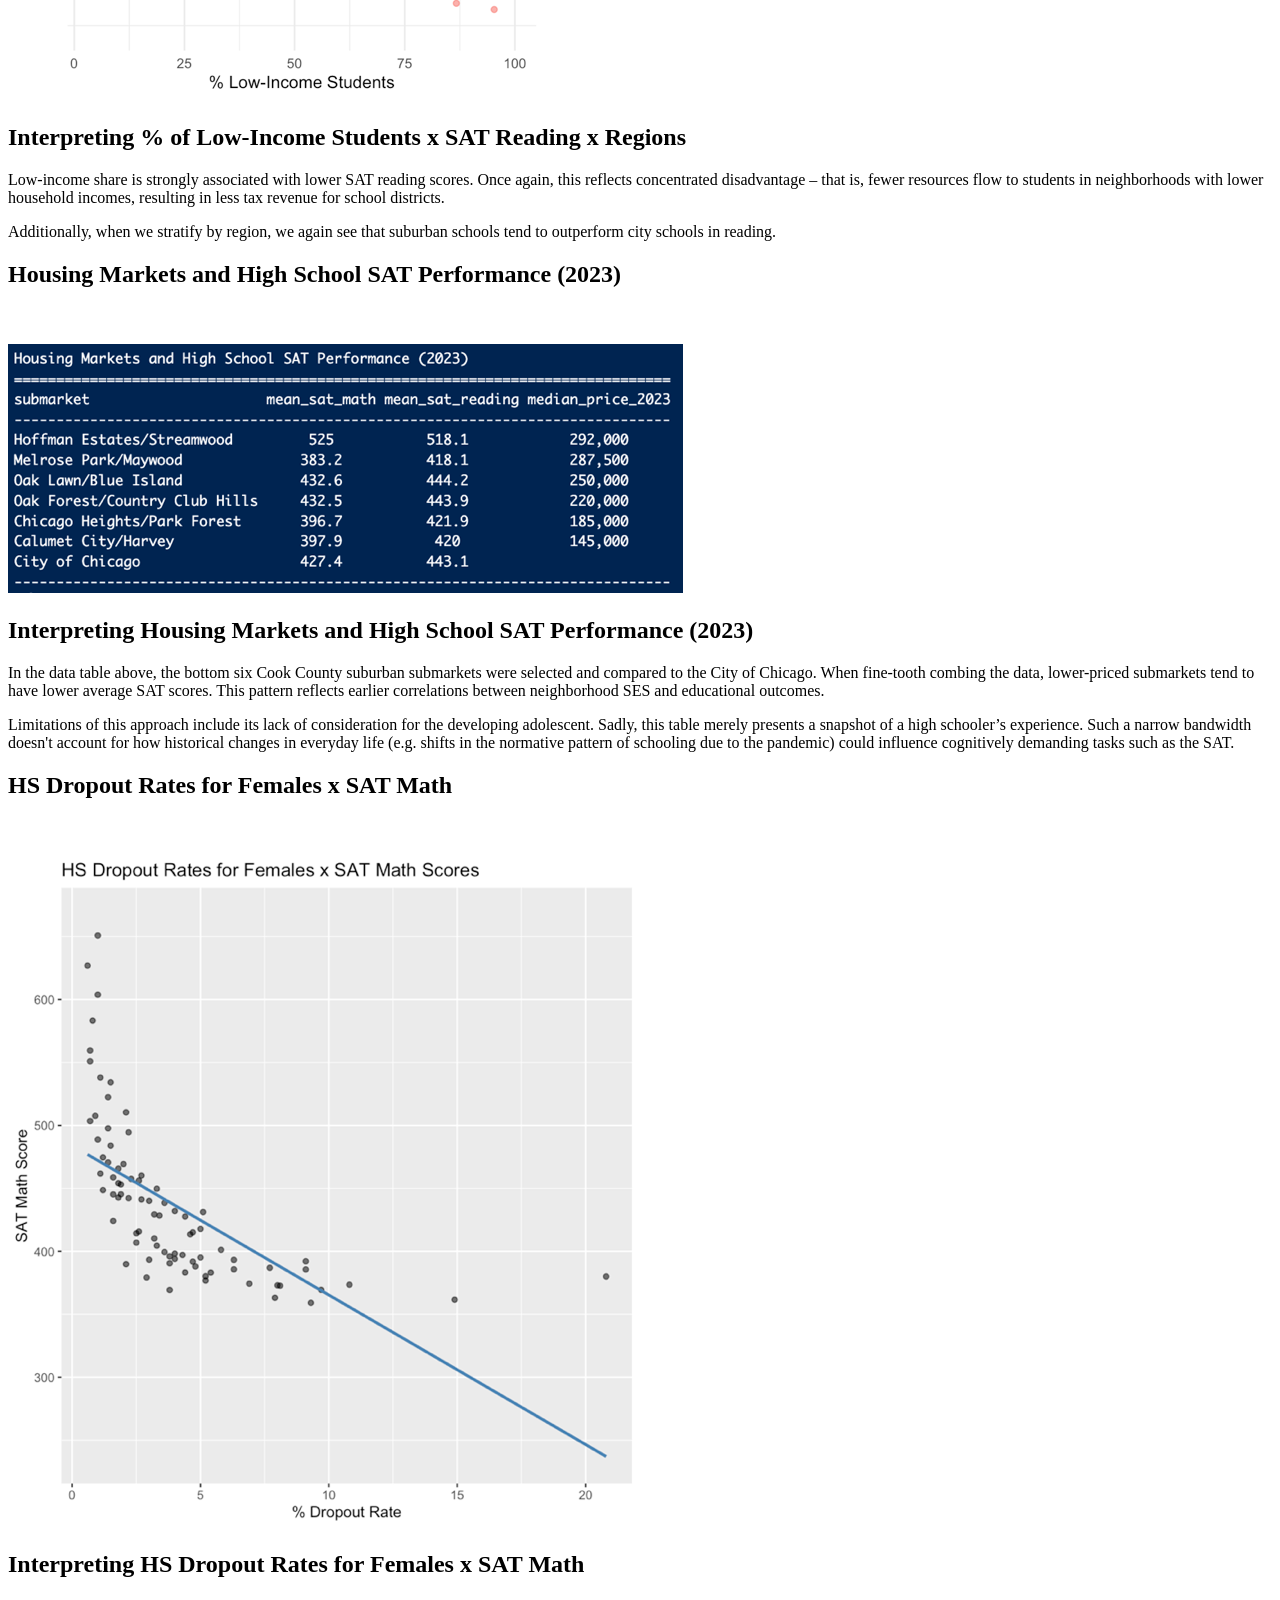
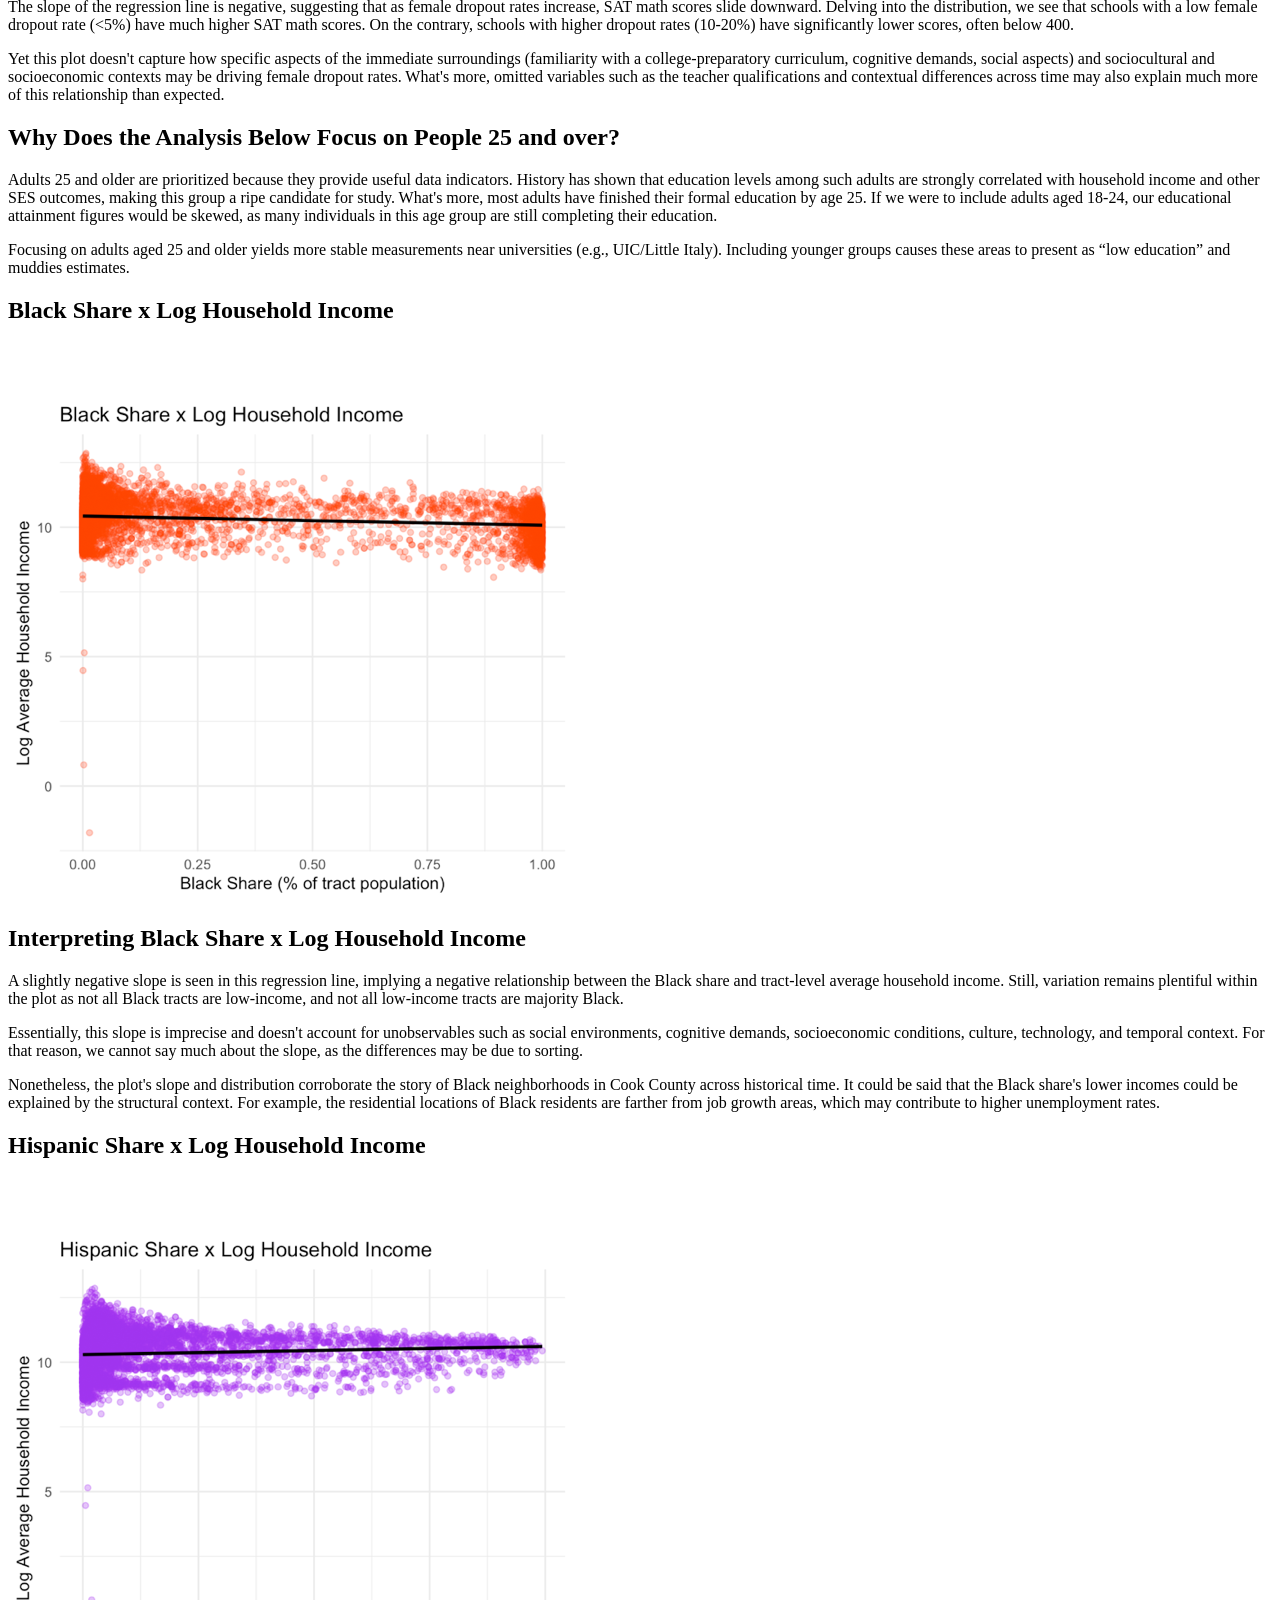
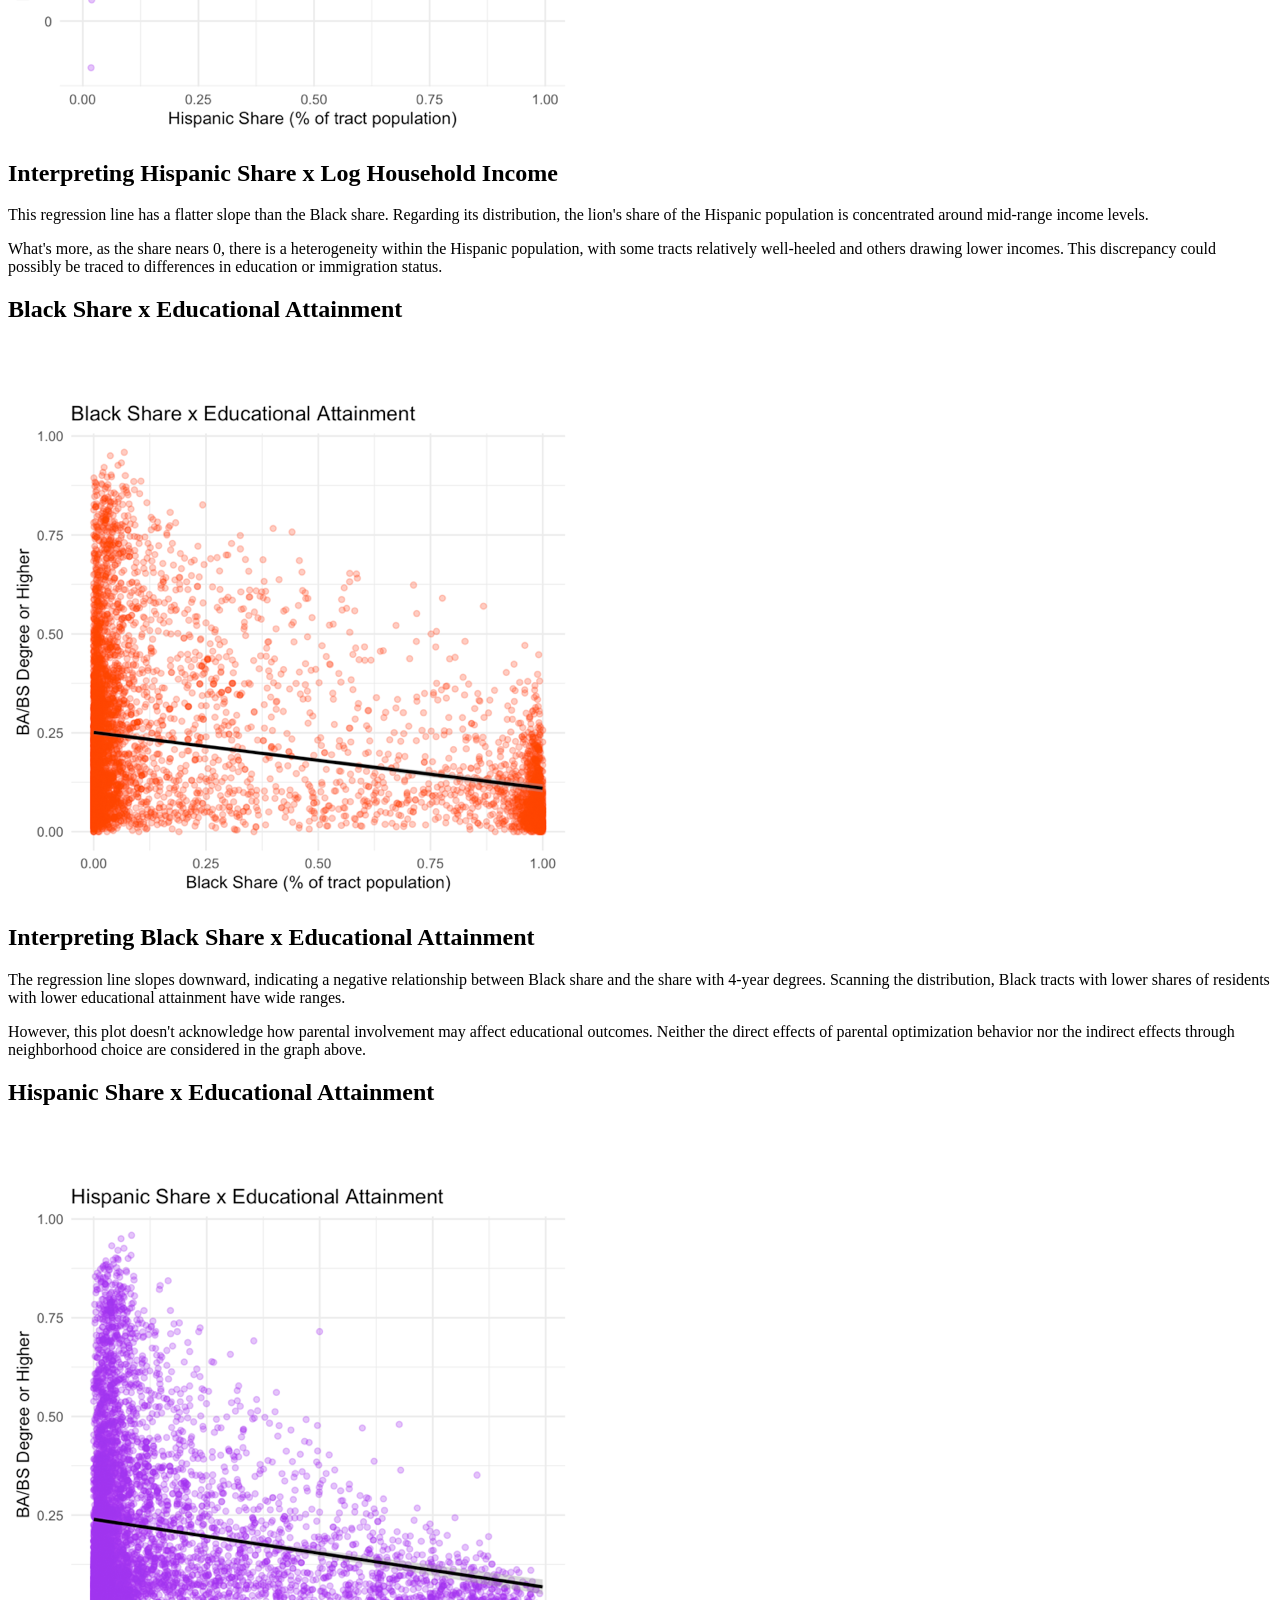
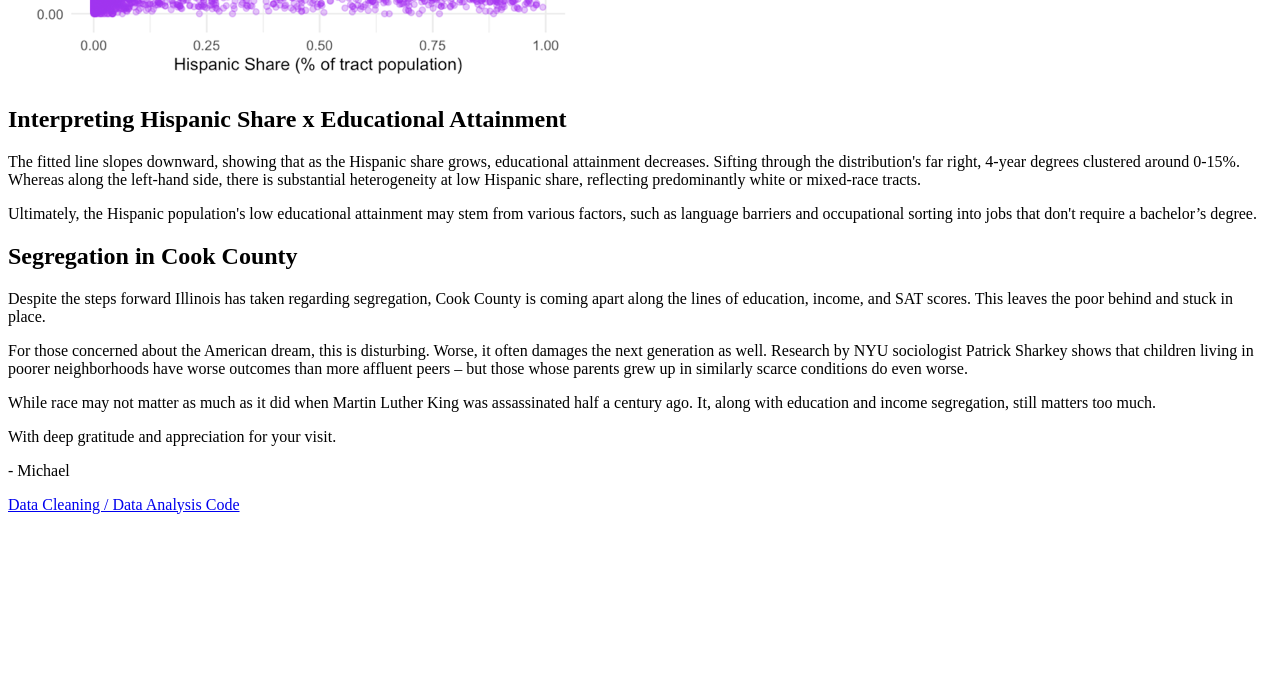
==== commit c7fa88be: "Update index.html" ====
--- a/index.html
+++ b/index.html
@@ -5,7 +5,7 @@
     <meta name="viewport" content="width=device-width, initial-scale=1.0">
     <meta http-equiv="X-UA-Compatible" content="ie=edge">
     <title>Urban Economics</title>
-    <link rel="stylesheet" href="main.css">
+    <link rel="stylesheet" href="main2.css">
     <!-- fonts -->
     <link href="https://fonts.googleapis.com/css?family=Stylish" rel="stylesheet">
 </head>
@@ -19,7 +19,7 @@
         </div>
     </section>
 
-       <section class="container">
+    <section class="container">
         <div class="content">
             <br>
             <img src="chicagoslums.jpg"> 
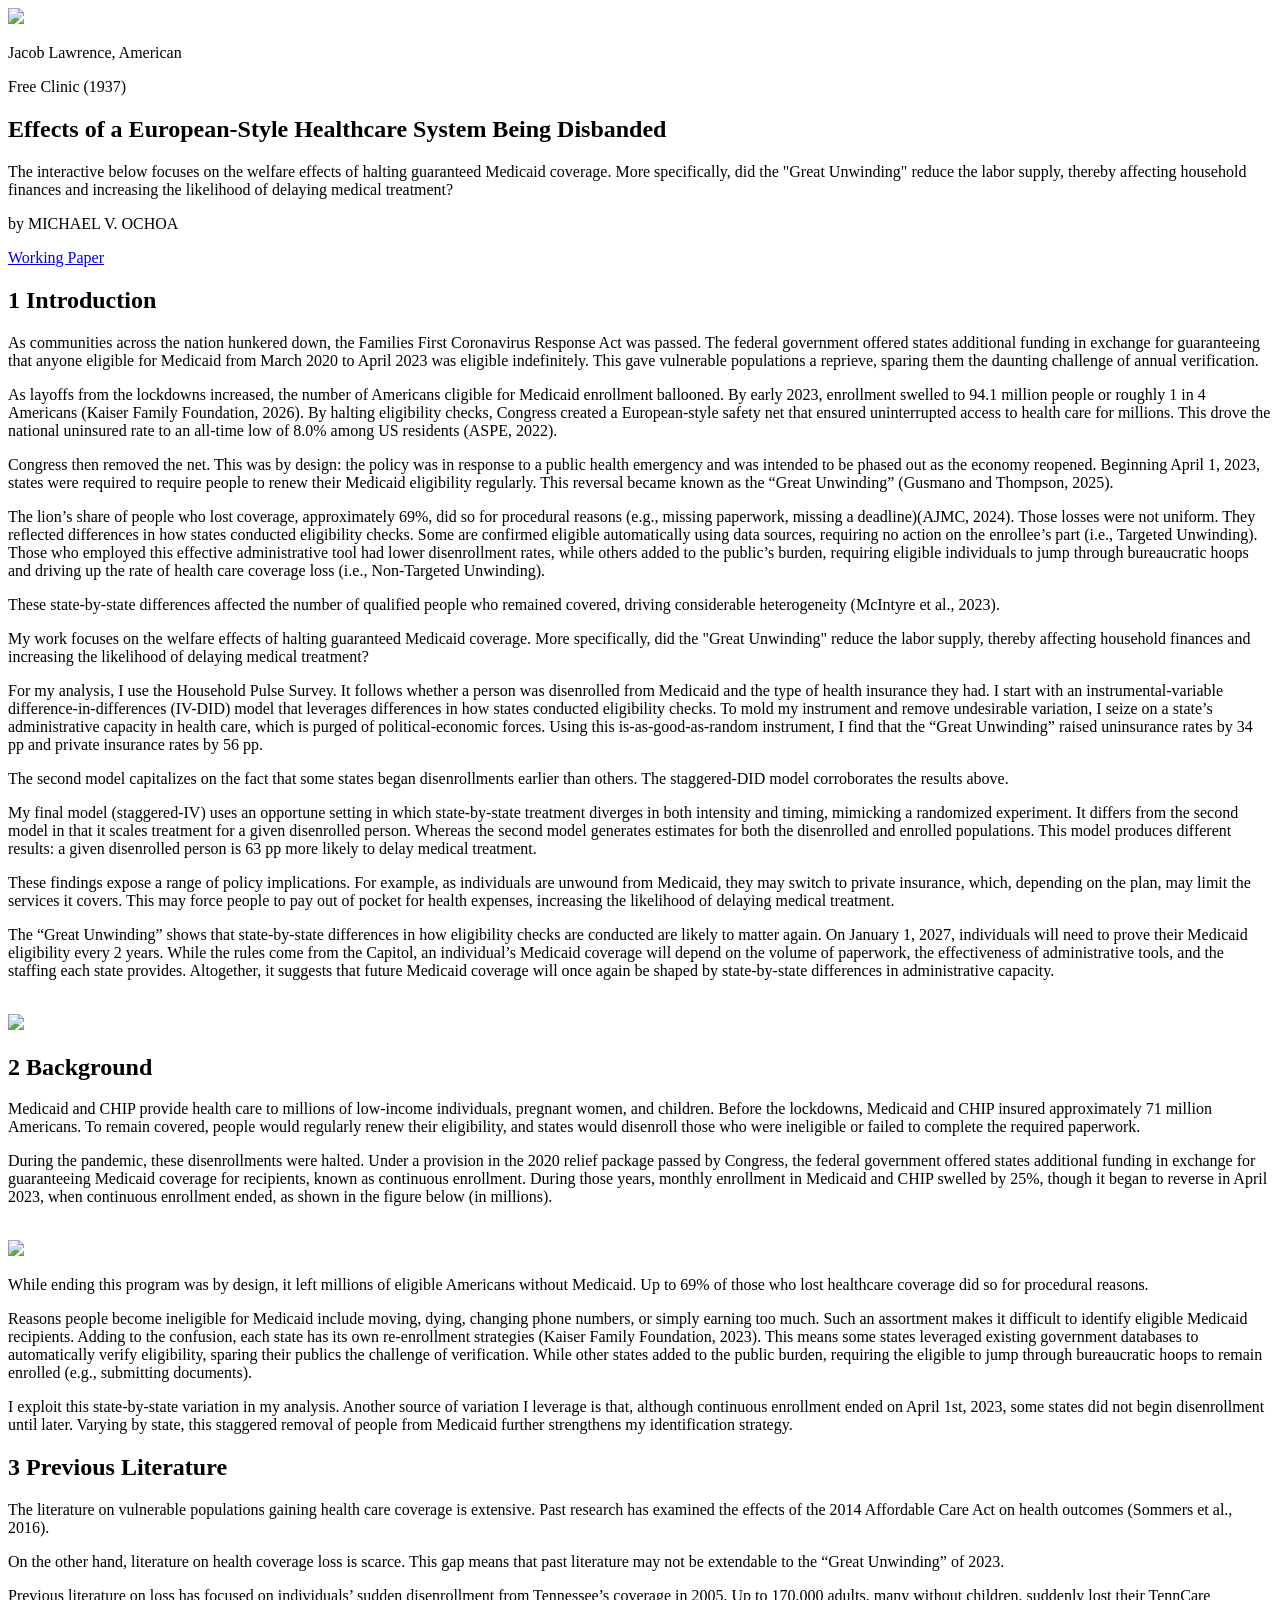
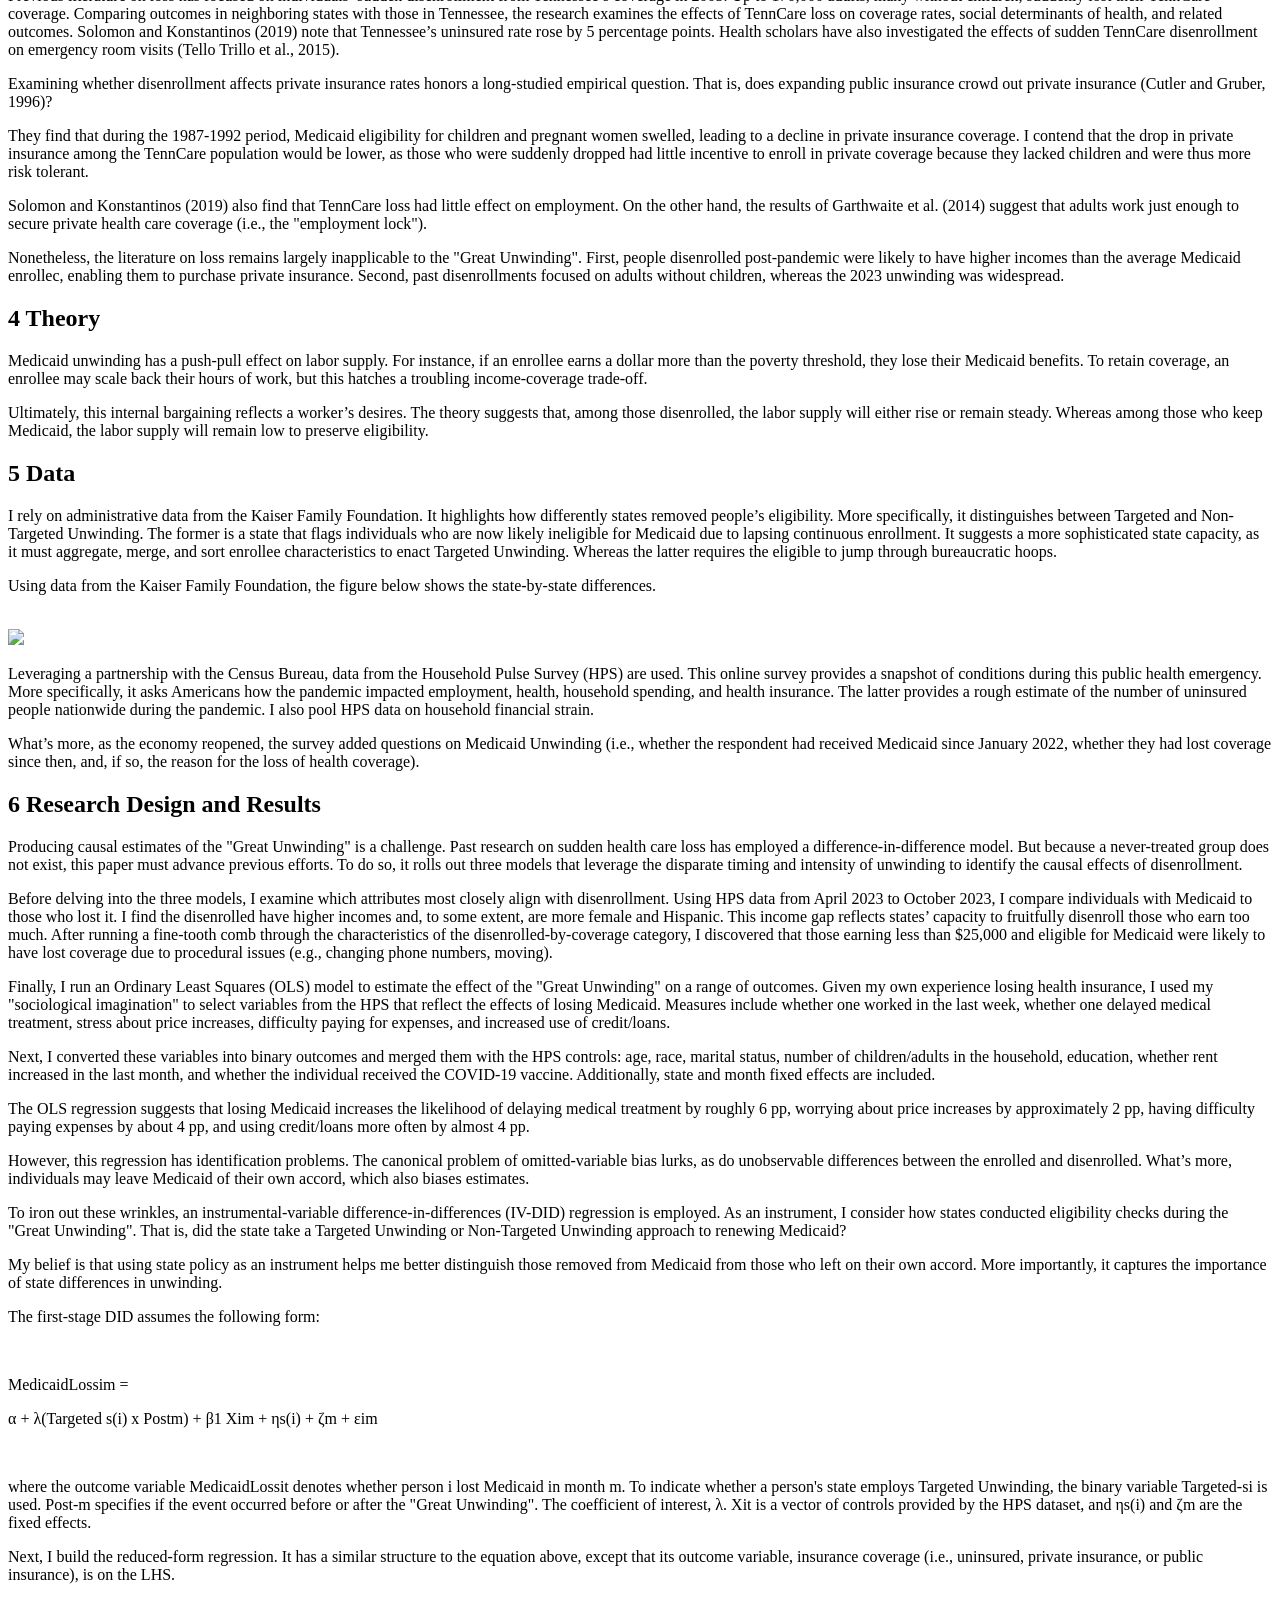
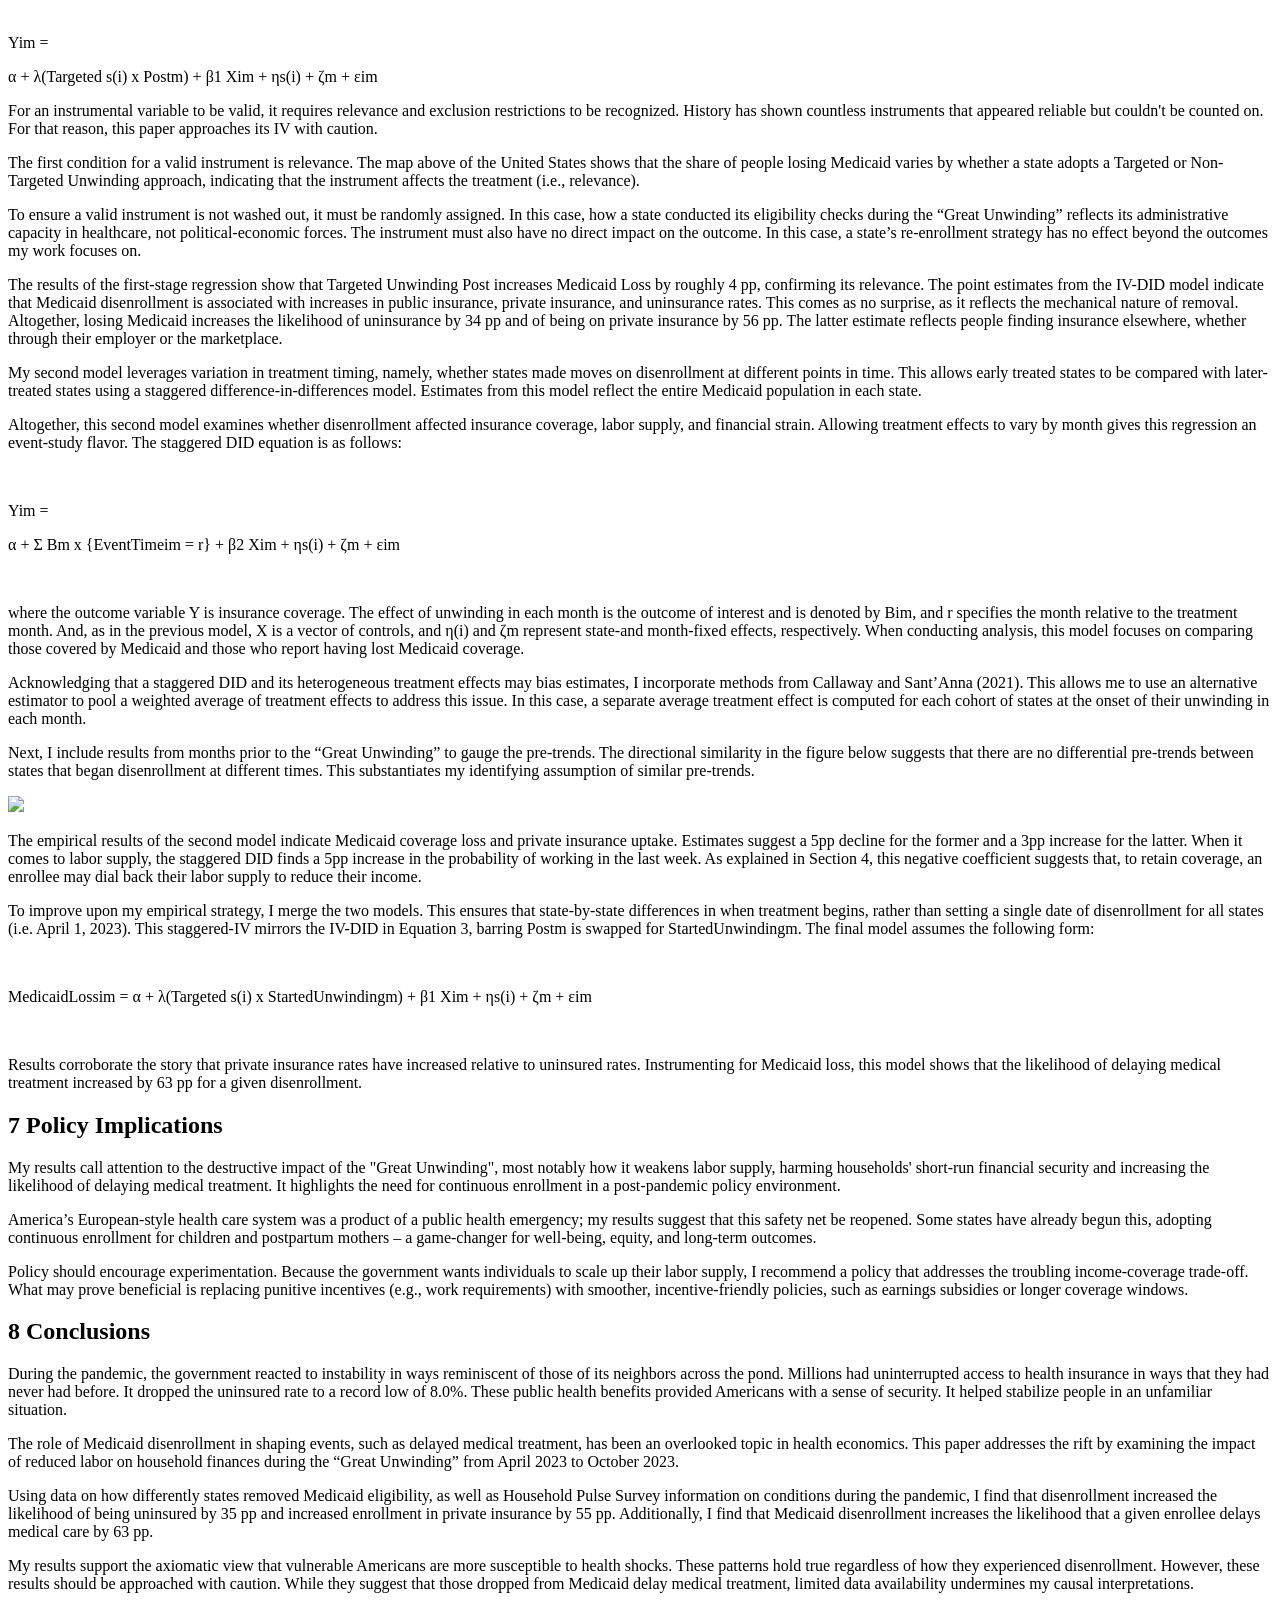
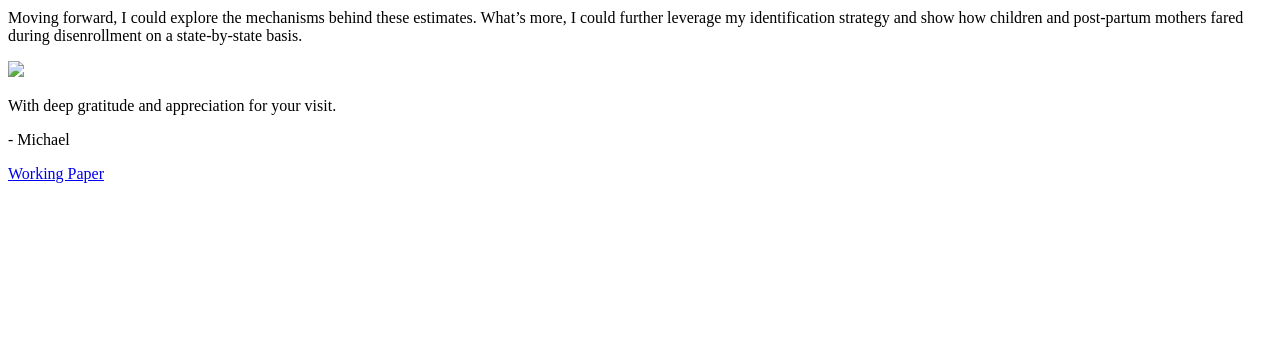
==== commit c78712ae: "Create index.html" ====
--- a/index.html
+++ b/index.html
@@ -4,228 +4,359 @@
     <meta charset="UTF-8">
     <meta name="viewport" content="width=device-width, initial-scale=1.0">
     <meta http-equiv="X-UA-Compatible" content="ie=edge">
-    <title>Urban Economics</title>
-    <link rel="stylesheet" href="main2.css">
+    <title>Health Economics</title>
+    <link rel="stylesheet" href="main.css">
     <!-- fonts -->
     <link href="https://fonts.googleapis.com/css?family=Stylish" rel="stylesheet">
 </head>
 
 <body>
-     <section class="container">
-        <div class="content">
-            <h2>Segregation in Cook County</h2>
-            <p>Half a century after Martin Luther King’s death, Cook County, Illinois, remains divided, despite the landmark legislation passed in the 1960s, including the Civil Rights Act, Voting Rights Act, and Fair Housing Act.  </p>
-            <p>The costs of such stagnation are tremendous. For those concerned about the American dream, the trends below are disturbing.</p>
-        </div>
-    </section>
-
-    <section class="container">
-        <div class="content">
-            <br>
-            <img src="chicagoslums.jpg"> 
-        </div>
-    </section>
-
-    <section class="container">
-        <div class="content">
-            <h2>An Analysis of Segregation in Cook County</h2>
-            <p>The interactive below shows how segregation in Cook County, Illinois, has evolved.</p>
+    <section class="container">
+        <div class="content">
+            <img src="jacoblawrence.jpg"> 
+            <p>Jacob Lawrence, American</p>
+            <p>Free Clinic (1937)</p>
+        </div>
+    </section>
+
+
+
+    <section class="container">
+        <div class="content">
+            <h2>Effects of a European-Style Healthcare System Being Disbanded</h2>
+            <p>The interactive below focuses on the welfare effects of halting guaranteed Medicaid coverage. More specifically, did the "Great Unwinding" reduce the labor supply, thereby affecting household finances and increasing the likelihood of delaying medical treatment?</p>
             <p>by MICHAEL V. OCHOA</p>
-            <a href="https://github.com/mochoabuilds/Analysis-of-Segregation-in-Cook-County-Illinois-1980-2010">Data Cleaning / Data Analysis Code</a> 
+            <a href="https://sites.google.com/view/mvo-researchsample">Working Paper</a> 
+        </div>
+    </section>
+
+    <section class="container">
+        <div class="content">
+            <h2>1 Introduction</h2>
+            <p>As communities across the nation hunkered down, the Families First Coronavirus Response Act was passed. The federal government offered states additional funding in exchange for guaranteeing that anyone eligible for Medicaid from March 2020 to April 2023 was eligible indefinitely. This gave vulnerable populations a reprieve, sparing them the daunting challenge of annual verification.</p>
+        </div>
+    </section>
+
+    <section class="container">
+        <div class="content">
+            <p>As layoffs from the lockdowns increased, the number of Americans cligible for Medicaid
+            enrollment ballooned. By early 2023, enrollment swelled to 94.1 million people or roughly 1 in 4
+            Americans (Kaiser Family Foundation, 2026). By halting eligibility checks, Congress created a
+            European-style safety net that ensured uninterrupted access to health care for millions. This drove
+            the national uninsured rate to an all-time low of 8.0% among US residents (ASPE, 2022).</p>
+        </div>
+    </section>
+
+    <section class="container">
+        <div class="content">
+            <p>Congress then removed the net.  This was by design: the policy was in response to a public health emergency and was intended to be phased out as the economy reopened.  Beginning April 1, 2023, states were required to require people to renew their Medicaid eligibility regularly.  This reversal became known as the “Great Unwinding” (Gusmano and Thompson, 2025).</p>
+        </div>
+    </section>
+
+    <section class="container">
+        <div class="content">
+            <p>The lion’s share of people who lost coverage, approximately 69%, did so for procedural reasons (e.g., missing paperwork, missing a deadline)(AJMC, 2024).  Those losses were not uniform.  They reflected differences in how states conducted eligibility checks.  Some are confirmed eligible automatically using data sources, requiring no action on the enrollee’s part (i.e., Targeted Unwinding).  Those who employed this effective administrative tool had lower disenrollment rates, while others added to the public’s burden, requiring eligible individuals to jump through bureaucratic hoops and driving up the rate of health care coverage loss (i.e., Non-Targeted Unwinding).<p>
+            <p>These state-by-state differences affected the number of qualified people who remained covered, driving considerable heterogeneity (McIntyre et al., 2023).</p>
+        </div>
+    </section>
+
+     <section class="container"> 
+        <div class="content">
+            <p>My work focuses on the welfare effects of halting guaranteed Medicaid coverage. More specifically, did the "Great Unwinding" reduce the labor supply, thereby affecting household finances and increasing the likelihood of delaying medical treatment?</p>
+            <p>For my analysis, I use the Household Pulse Survey.  It follows whether a person was disenrolled from Medicaid and the type of health insurance they had.  I start with an instrumental-variable difference-in-differences (IV-DID) model that leverages differences in how states conducted eligibility checks.  To mold my instrument and remove undesirable variation, I seize on a state’s administrative capacity in health care, which is purged of political-economic forces.  Using this is-as-good-as-random instrument, I find that the “Great Unwinding” raised uninsurance rates by 34 pp and private insurance rates by 56 pp.</p>
         </div>
     </section>
 
     <section class="container"> 
         <div class="content">
-        <h2>What is the Dissimilarity Index?</h2>
-            <p>A common measure of segregation used by social scientists is the dissimilarity index (DI) -- which ranges from 100, reflecting a complete clustering of a group in a separate neighborhood, to 0, indicating a perfectly even distribution.</p>
-            <p>In other words, the DI calculates the share of a given race/ethnicity that would have to move to produce a fully integrated Cook County.</p>
-        </div>
-    </section>
-
-     <section class="container">
-        <div class="content">
-            <h2>Cook County Dissimilarity Index</h2>
-            <br>
-            <br>
-            <img src="CookCountyDI.png"> 
+            <p>The second model capitalizes on the fact that some states began disenrollments earlier than
+            others. The staggered-DID model corroborates the results above.</p>
+            <p>My final model (staggered-IV) uses an opportune setting in which state-by-state treatment diverges in both intensity and timing, mimicking a randomized experiment.  It differs from the second model in that it scales treatment for a given disenrolled person.  Whereas the second model generates estimates for both the disenrolled and enrolled populations.  This model produces different results: a given disenrolled person is 63 pp more likely to delay medical treatment.</p>
+        </div>
+    </section>
+
+     <section class="container">
+        <div class="content">
+            <p>These findings expose a range of policy implications.  For example, as individuals are unwound from Medicaid, they may switch to private insurance, which, depending on the plan, may limit the services it covers.  This may force people to pay out of pocket for health expenses, increasing the likelihood of delaying medical treatment.</p>
         </div>
     </section>
 
     <section class="container"> 
         <div class="content">
-            <h2>How Segregated Are Racial/Ethnic Groups in Cook County?</h2>
-                <p>When it comes to residential integration, northern Democratic strongholds like Cook County seem stuck in the past:  not only is it one of America’s most segregated counties, but it has also shown meager improvement.  The persistence of unmixed tracts suggests that, as overall diversity increased, segregation endured.</p> 
-                <p>In 1970, the dissimilarity index was 93 among Blacks and Whites in Cook County – meaning 93% of Blacks and Whites would have had to move to make an integrated county.  In 2010, the dissimilarity index stood at about 76.  While the figure is the lowest since 1970, it remains high in absolute terms.</p> 
-                <p>However, such persistent concentration over time does create neighborhood cultures. That is, a loose yet integrated fabric of social interactions and social institutions that enable local coordination of behaviors (e.g. differences in the products available in shopping corridors, neighborhood cultural festivals).</p>  
-        </div>
-    </section>
-
-    <section class="container">
-        <div class="content">
-        <h2>Schools in the City of Chicago vs. Suburban Cook County</h2>
-            <p>When comparing the two regions, the analysis shows that suburban rates of economic disadvantage are half those in the city, the suburban black share is also about half that of Chicago, and the White share nearly triples in the suburbs.  Suburban high schools also have significantly lower rates of low-income students than those in Chicago, even with reasonably similar racial/ethnic mixes.</p>
-        </div>
-    </section>
-
-    <section class="container">
-        <div class="content">
-         <h2>% of Low-Income Students x SAT Math x Regions</h2>
+            <p>The “Great Unwinding” shows that state-by-state differences in how eligibility checks are conducted are likely to matter again.  On January 1, 2027, individuals will need to prove their Medicaid eligibility every 2 years.  While the rules come from the Capitol, an individual’s Medicaid coverage will depend on the volume of paperwork, the effectiveness of administrative tools, and the staffing each state provides.  Altogether, it suggests that future Medicaid coverage will once again be shaped by state-by-state differences in administrative capacity.</p>
+            <br>
+            <img src="HiratsukaUn’ichi.jpg"> 
+        </div>
+    </section>
+
+
+
+    <section class="container">
+        <div class="content">
+        <h2>2 Background</h2>
+            <p>Medicaid and CHIP provide health care to millions of low-income individuals, pregnant
+            women, and children. Before the lockdowns, Medicaid and CHIP insured approximately 71 million
+            Americans. To remain covered, people would regularly renew their eligibility, and states would
+            disenroll those who were ineligible or failed to complete the required paperwork.</p>
+        </div>
+    </section>
+
+    <section class="container">
+        <div class="content">
+          <p>During the pandemic, these disenrollments were halted. Under a provision in the 2020 relief package passed by Congress, the federal government offered states additional funding in exchange for guaranteeing Medicaid coverage for recipients, known as continuous enrollment. During those years, monthly enrollment in Medicaid and CHIP swelled by 25%, though it began to reverse in April 2023, when continuous enrollment ended, as shown in the figure below (in millions).</p>
+          <br>
+         <img src="image1.png"> 
+        </div>
+    </section>
+
+    <section class="container">
+        <div class="content">
+            <p>While ending this program was by design, it left millions of eligible Americans without Medicaid.  Up to 69% of those who lost healthcare coverage did so for procedural reasons.</p> 
+            <p>Reasons people become ineligible for Medicaid include moving, dying, changing phone numbers, or simply earning too much.  Such an assortment makes it difficult to identify eligible Medicaid recipients.  Adding to the confusion, each state has its own re-enrollment strategies (Kaiser Family Foundation, 2023).  This means some states leveraged existing government databases to automatically verify eligibility, sparing their publics the challenge of verification.  While other states added to the public burden, requiring the eligible to jump through bureaucratic hoops to remain enrolled (e.g., submitting documents).</p>
+        </div>
+    </section>
+
+    <section class="container">
+        <div class="content">
+            <p>I exploit this state-by-state variation in my analysis.  Another source of variation I leverage is that, although continuous enrollment ended on April 1st, 2023, some states did not begin disenrollment until later.  Varying by state, this staggered removal of people from Medicaid further strengthens my identification strategy.</p>
+        </div>
+    </section>
+
+
+
+    <section class="container">
+        <div class="content">
+         <h2>3 Previous Literature</h2>
+            <p>The literature on vulnerable populations gaining health care coverage is extensive.  Past research has examined the effects of the 2014 Affordable Care Act on health outcomes (Sommers et al., 2016).</p>
+            <p>On the other hand, literature on health coverage loss is scarce.  This gap means that past literature may not be extendable to the “Great Unwinding” of 2023.</p>
+        </div>
+    </section>
+
+    <section class="container">
+        <div class="content">
+            <p>Previous literature on loss has focused on individuals’ sudden disenrollment from Tennessee’s coverage in 2005.  Up to 170,000 adults, many without children, suddenly lost their TennCare coverage.  Comparing outcomes in neighboring states with those in Tennessee, the research examines the effects of TennCare loss on coverage rates, social determinants of health, and related outcomes.  Solomon and Konstantinos (2019) note that Tennessee’s uninsured rate rose by 5 percentage points.  Health scholars have also investigated the effects of sudden TennCare disenrollment on emergency room visits (Tello Trillo et al., 2015).</p>
+        </div>
+    </section>
+
+    <section class="container">
+        <div class="content">
+            <p>Examining whether disenrollment affects private insurance rates honors a long-studied
+            empirical question. That is, does expanding public insurance crowd out private insurance (Cutler
+            and Gruber, 1996)?</p>
+            <p>They find that during the 1987-1992 period, Medicaid eligibility for children
+            and pregnant women swelled, leading to a decline in private insurance coverage. I contend that the
+            drop in private insurance among the TennCare population would be lower, as those who were
+            suddenly dropped had little incentive to enroll in private coverage because they lacked children and
+            were thus more risk tolerant.</p>
+        </div>
+    </section>
+
+     <section class="container">
+        <div class="content">
+            <p>Solomon and Konstantinos (2019) also find that TennCare loss had little effect on employment. On the other hand, the results of Garthwaite et al. (2014) suggest that adults work just enough to secure private health care coverage (i.e., the "employment lock").</p>
+            <p>Nonetheless, the literature on loss remains largely inapplicable to the "Great Unwinding".
+            First, people disenrolled post-pandemic were likely to have higher incomes than the average Medicaid enrollec, enabling them to purchase private insurance. Second, past disenrollments
+            focused on adults without children, whereas the 2023 unwinding was widespread. </p>
+        </div>
+    </section>
+
+
+
+    <section class="container">
+        <div class="content">
+         <h2>4 Theory</h2>
+            <p>Medicaid unwinding has a push-pull effect on labor supply. For instance, if an enrollee earns a dollar more than the poverty threshold, they lose their Medicaid benefits. To retain coverage, an
+            enrollee may scale back their hours of work, but this hatches a troubling income-coverage trade-off.</p>
+            <p>Ultimately, this internal bargaining reflects a worker’s desires.  The theory suggests that, among those disenrolled, the labor supply will either rise or remain steady.  Whereas among those who keep Medicaid, the labor supply will remain low to preserve eligibility.</p>
+        </div>
+    </section>
+
+
+
+    <section class="container">
+        <div class="content">
+            <h2>5 Data</h2>
+                <p>I rely on administrative data from the Kaiser Family Foundation.  It highlights how differently states removed people’s eligibility.  More specifically, it distinguishes between Targeted and Non-Targeted Unwinding.  The former is a state that flags individuals who are now likely ineligible for Medicaid due to lapsing continuous enrollment.  It suggests a more sophisticated state capacity, as it must aggregate, merge, and sort enrollee characteristics to enact Targeted Unwinding.   Whereas the latter requires the eligible to jump through bureaucratic hoops.</p>
+        </div>
+    </section>
+
+    <section class="container">
+        <div class="content">
+              <p>Using data from the Kaiser Family Foundation, the figure below shows the state-by-state differences.</p>
+             <br>
+             <img src="image2.png"> 
+        </div>
+    </section>
+
+     <section class="container">
+        <div class="content">
+                <p>Leveraging a partnership with the Census Bureau, data from the Household Pulse Survey (HPS) are used.  This online survey provides a snapshot of conditions during this public health emergency.  More specifically, it asks Americans how the pandemic impacted employment, health, household spending, and health insurance.  The latter provides a rough estimate of the number of uninsured people nationwide during the pandemic.  I also pool HPS data on household financial strain.</p> 
+                <p>What’s more, as the economy reopened, the survey added questions on Medicaid Unwinding (i.e., whether the respondent had received Medicaid since January 2022, whether they had lost coverage since then, and, if so, the reason for the loss of health coverage).</p>
+        </div>
+    </section>
+
+
+
+     <section class="container">
+        <div class="content">
+            <h2>6 Research Design and Results</h2>
+                <p>Producing causal estimates of the "Great Unwinding" is a challenge. Past research on sudden health care loss has employed a difference-in-difference model. But because a never-treated group does not exist, this paper must advance previous efforts. To do so, it rolls out three models that leverage the disparate timing and intensity of unwinding to identify the causal effects of disenrollment.</p>
+        </div>
+    </section>
+
+    <section class="container">
+        <div class="content">
+            <p>Before delving into the three models, I examine which attributes most closely align with disenrollment.  Using HPS data from April 2023 to October 2023, I compare individuals with Medicaid to those who lost it.  I find the disenrolled have higher incomes and, to some extent, are more female and Hispanic.  This income gap reflects states’ capacity to fruitfully disenroll those who earn too much.  After running a fine-tooth comb through the characteristics of the disenrolled-by-coverage category, I discovered that those earning less than $25,000 and eligible for Medicaid were likely to have lost coverage due to procedural issues (e.g., changing phone numbers, moving).</p>
+        </div>
+    </section>
+
+    <section class="container">
+        <div class="content">
+            <p>Finally, I run an Ordinary Least Squares (OLS) model to estimate the effect of the "Great Unwinding" on a range of outcomes. Given my own experience losing health insurance, I used my "sociological imagination" to select variables from the HPS that reflect the effects of losing Medicaid. Measures include whether one worked in the last week, whether one delayed medical treatment, stress about price increases, difficulty paying for expenses, and increased use of credit/loans.</p> 
+            <p>Next, I converted these variables into binary outcomes and merged them with the HPS controls: age, race, marital status, number of children/adults in the household, education, whether rent increased in the last month, and whether the individual received the COVID-19 vaccine. Additionally, state and month fixed effects are included.</p>
+        </div>
+    </section>
+
+    <section class="container">
+        <div class="content">
+            <p>The OLS regression suggests that losing Medicaid increases the likelihood of delaying medical treatment by roughly 6 pp, worrying about price increases by approximately 2 pp, having difficulty paying expenses by about 4 pp, and using credit/loans more often by almost 4 pp.</p>
+            <p>However, this regression has identification problems.  The canonical problem of omitted-variable bias lurks, as do unobservable differences between the enrolled and disenrolled.  What’s more, individuals may leave Medicaid of their own accord, which also biases estimates.</p>
+        </div>
+    </section>
+
+    <section class="container">
+        <div class="content">
+            <p>To iron out these wrinkles, an instrumental-variable difference-in-differences (IV-DID) regression is employed. As an instrument, I consider how states conducted eligibility checks during
+            the "Great Unwinding". That is, did the state take a Targeted Unwinding or Non-Targeted
+            Unwinding approach to renewing Medicaid?</p>
+            <p>My belief is that using state policy as an instrument helps me better distinguish those removed from Medicaid from those who left on their own accord.  More importantly, it captures the importance of state differences in unwinding.</p>
+        </div>
+    </section>
+
+    <section class="container">
+        <div class="content">
+            <p> The first-stage DID assumes the following form:</p>
+            <br>
+            <p>MedicaidLossim =</p>
+            <p>α + λ(Targeted s(i) x Postm) + β1 Xim + ηs(i) + ζm + εim</p>
+            <br>
+            <p>where the outcome variable MedicaidLossit denotes whether person i lost Medicaid in month m. To indicate whether a person's state employs Targeted Unwinding, the binary variable Targeted-si is
+            used. Post-m specifies if the event occurred before or after the "Great Unwinding". The coefficient
+            of interest, λ. Xit is a vector of controls provided by the HPS dataset, and ηs(i) and ζm are the fixed effects.</p>
+        </div>
+    </section>
+
+    <section class="container">
+        <div class="content">
+         <p>Next, I build the reduced-form regression.  It has a similar structure to the equation above, except that its outcome variable, insurance coverage (i.e., uninsured, private insurance, or public insurance), is on the LHS.</p>
          <br>
-         <br>
-         <br>
-         <img src="SATMathLowInc.png"> 
-        </div>
-    </section>
-
-    <section class="container">
-        <div class="content">
-         <h2>Interpreting % of Low-Income Students x SAT Math x Regions </h2>
-            <p>Low-income share is strongly associated with lower SAT math scores. This reflects concentrated disadvantage – that is, fewer resources flow to students in neighborhoods with lower household incomes, resulting in less tax revenue for school districts. Also, when we stratify schools, we see that suburban schools tend to outperform city schools in math.</p> 
-            <p>However, this plot does not consider other factors that affect test scores, such as personal stressors affecting the student before the exam and/or the effects of high-arousal events (e.g. nearby violence on the day of the exam), family environment, etc.</p>
-        </div>
-    </section>
-
-    <section class="container">
-        <div class="content">
-         <h2>% of Low-Income Students x SAT Reading x Regions</h2>
-         <br>
-         <br>
-         <br>
-         <img src="SATReadingLowInc.png"> 
-        </div>
-    </section>
-
-    <section class="container">
-        <div class="content">
-         <h2>Interpreting % of Low-Income Students x SAT Reading x Regions </h2>
-         <p>Low-income share is strongly associated with lower SAT reading scores. Once again, this reflects concentrated disadvantage – that is, fewer resources flow to students in neighborhoods with lower household incomes, resulting in less tax revenue for school districts.</p>
-         <p>Additionally, when we stratify by region, we again see that suburban schools tend to outperform city schools in reading.</p>
-        </div>
-    </section>
-
-    <section class="container">
-        <div class="content">
-         <h2>Housing Markets and High School SAT Performance (2023)</h2>
-         <br>
-         <br>
-         <img src="HousingMarketSAT.png"> 
-        </div>
-    </section>
-
-     <section class="container">
-        <div class="content">
-         <h2>Interpreting Housing Markets and High School SAT Performance (2023)</h2>
-         <p>In the data table above, the bottom six Cook County suburban submarkets were selected and compared to the City of Chicago. When fine-tooth combing the data, lower-priced submarkets tend to have lower average SAT scores.  This pattern reflects earlier correlations between neighborhood SES and educational outcomes.</p>
-         <p>Limitations of this approach include its lack of consideration for the developing adolescent.  Sadly, this table merely presents a snapshot of a high schooler’s experience. Such a narrow bandwidth doesn't account for how historical changes in everyday life (e.g. shifts in the normative pattern of schooling due to the pandemic) could influence cognitively demanding tasks such as the SAT.</p>
-        </div>
-    </section>
-
-      <section class="container">
-        <div class="content">
-         <h2>HS Dropout Rates for Females x SAT Math</h2>
-         <br>
-         <br>
-         <img src="DropoutFemaleSAT.png"> 
-        </div>
-    </section>
-
-     <section class="container">
-        <div class="content">
-         <h2>Interpreting HS Dropout Rates for Females x SAT Math </h2>
-         <p>The slope of the regression line is negative, suggesting that as female dropout rates increase, SAT math scores slide downward. Delving into the distribution, we see that schools with a low female dropout rate (<5%) have much higher SAT math scores. On the contrary, schools with higher dropout rates (10-20%) have significantly lower scores, often below 400.</p>
-         <p>Yet this plot doesn't capture how specific aspects of the immediate surroundings (familiarity with a college-preparatory curriculum, cognitive demands, social aspects) and sociocultural and socioeconomic contexts may be driving female dropout rates. What's more, omitted variables such as the teacher qualifications and contextual differences across time may also explain much more of this relationship than expected.</p>
-        </div>
-    </section>
-
-
-    <section class="container">
-        <div class="content">
-            <h2>Why Does the Analysis Below Focus on People 25 and over?</h2>
-                <p>Adults 25 and older are prioritized because they provide useful data indicators. History has shown that education levels among such adults are strongly correlated with household income and other SES outcomes, making this group a ripe candidate for study.  What's more, most adults have finished their formal education by age 25. If we were to include adults aged 18-24, our educational attainment figures would be skewed, as many individuals in this age group are still completing their education.</p>
-                <p>Focusing on adults aged 25 and older yields more stable measurements near universities (e.g., UIC/Little Italy). Including younger groups causes these areas to present as “low education” and muddies estimates.</p>
-        </div>
-    </section>
-
-    <section class="container">
-        <div class="content">
-            <h2>Black Share x Log Household Income</h2>
-             <br>
-             <br>
-             <br>
-             <img src="BlackLogInc.png"> 
-        </div>
-    </section>
-
-     <section class="container">
-        <div class="content">
-            <h2>Interpreting Black Share x Log Household Income</h2>
-                <p>A slightly negative slope is seen in this regression line, implying a negative relationship between the Black share and tract-level average household income. Still, variation remains plentiful within the plot as not all Black tracts are low-income, and not all low-income tracts are majority Black.</p> 
-                <p>Essentially, this slope is imprecise and doesn't account for unobservables such as social environments, cognitive demands, socioeconomic conditions, culture, technology, and temporal context.  For that reason, we cannot say much about the slope, as the differences may be due to sorting.</p>
-                <p>Nonetheless, the plot's slope and distribution corroborate the story of Black neighborhoods in Cook County across historical time.  It could be said that the Black share's lower incomes could be explained by the structural context.  For example, the residential locations of Black residents are farther from job growth areas, which may contribute to higher unemployment rates.</p>
-        </div>
-    </section>
-
-   <section class="container">
-        <div class="content">
-            <h2>Hispanic Share x Log Household Income</h2>
-            <br>
-            <br>
-            <br>
-            <img src="HispLogInc.png"> 
-        </div>
-    </section>
-
-     <section class="container">
-        <div class="content">
-            <h2>Interpreting Hispanic Share x Log Household Income</h2>
-                <p>This regression line has a flatter slope than the Black share.  Regarding its distribution, the lion's share of the Hispanic population is concentrated around mid-range income levels.</p>
-                <p>What's more, as the share nears 0, there is a heterogeneity within the Hispanic population, with some tracts relatively well-heeled and others drawing lower incomes. This discrepancy could possibly be traced to differences in education or immigration status.</p>
-        </div>
-    </section>
-
-    <section class="container">
-        <div class="content">
-            <h2>Black Share x Educational Attainment</h2>
-             <br>
-             <br>
-             <br>
-             <img src="BlackEdu.png"> 
-        </div>
-    </section>
-
-    <section class="container">
-        <div class="content">
-         <h2>Interpreting Black Share x Educational Attainment</h2>
-            <p>The regression line slopes downward, indicating a negative relationship between Black share and the share with 4-year degrees.  Scanning the distribution, Black tracts with lower shares of residents with lower educational attainment have wide ranges.</p>
-            <p>However, this plot doesn't acknowledge how parental involvement may affect educational outcomes. Neither the direct effects of parental optimization behavior nor the indirect effects through neighborhood choice are considered in the graph above.</p>
-        </div>
-    </section>
-
-    <section class="container">
-        <div class="content">
-            <h2>Hispanic Share x Educational Attainment </h2>
-             <br>
-             <br>
-             <br>
-             <img src="HispEdu.png"> 
-        </div>
-    </section>
-
-    <section class="container">
-        <div class="content">
-         <h2>Interpreting Hispanic Share x Educational Attainment</h2>
-            <p>The fitted line slopes downward, showing that as the Hispanic share grows, educational attainment decreases. Sifting through the distribution's far right, 4-year degrees clustered around 0-15%. Whereas along the left-hand side, there is substantial heterogeneity at low Hispanic share, reflecting predominantly white or mixed-race tracts.</p>
-            <p>Ultimately, the Hispanic population's low educational attainment may stem from various factors, such as language barriers and occupational sorting into jobs that don't require a bachelor’s degree.</p>
-        </div>
-    </section>
-
-    <section class="container">
-        <div class="content">
-         <h2>Segregation in Cook County</h2>
-         <p>Despite the steps forward Illinois has taken regarding segregation, Cook County is coming apart along the lines of education, income, and SAT scores.  This leaves the poor behind and stuck in place.</p>
-         <p>For those concerned about the American dream, this is disturbing.  Worse, it often damages the next generation as well.  Research by NYU sociologist Patrick Sharkey shows that children living in poorer neighborhoods have worse outcomes than more affluent peers – but those whose parents grew up in similarly scarce conditions do even worse.</p>
-         <p>While race may not matter as much as it did when Martin Luther King was assassinated half a century ago. It, along with education and income segregation, still matters too much.</p>
+         <p>Yim =</p>
+         <p>α + λ(Targeted s(i) x Postm) + β1 Xim + ηs(i) + ζm + εim</p>
+        </div>
+    </section>
+
+    <section class="container">
+        <div class="content">
+            <p>For an instrumental variable to be valid, it requires relevance and exclusion restrictions to be recognized. History has shown countless instruments that appeared reliable but couldn't be counted on. For that reason, this paper approaches its IV with caution.</p>
+            <p>The first condition for a valid instrument is relevance.  The map above of the United States shows that the share of people losing Medicaid varies by whether a state adopts a Targeted or Non-Targeted Unwinding approach, indicating that the instrument affects the treatment (i.e., relevance).</p>
+            <p>To ensure a valid instrument is not washed out, it must be randomly assigned.  In this case, how a state conducted its eligibility checks during the “Great Unwinding” reflects its administrative capacity in healthcare, not political-economic forces.  The instrument must also have no direct impact on the outcome. In this case, a state’s re-enrollment strategy has no effect beyond the outcomes my work focuses on.</p>
+        </div>
+    </section>
+
+     <section class="container">
+        <div class="content">
+            <p>The results of the first-stage regression show that Targeted Unwinding Post increases Medicaid Loss by roughly 4 pp, confirming its relevance.  The point estimates from the IV-DID model indicate that Medicaid disenrollment is associated with increases in public insurance, private insurance, and uninsurance rates.  This comes as no surprise, as it reflects the mechanical nature of removal.  Altogether, losing Medicaid increases the likelihood of uninsurance by 34 pp and of being on private insurance by 56 pp.  The latter estimate reflects people finding insurance elsewhere, whether through their employer or the marketplace.</p>
+        </div>
+    </section>
+
+    <section class="container">
+        <div class="content">
+            <p>My second model leverages variation in treatment timing, namely, whether states made moves on disenrollment at different points in time.  This allows early treated states to be compared with later-treated states using a staggered difference-in-differences model.  Estimates from this model reflect the entire Medicaid population in each state.</p>
+        </div>
+    </section>
+
+    <section class="container">
+        <div class="content">
+            <p>Altogether, this second model examines whether disenrollment affected insurance coverage, labor supply, and financial strain. Allowing treatment effects to vary by month gives this regression an event-study flavor. The staggered DID equation is as follows:</p>
+            <br>
+            <p>Yim =</p>
+            <p>α + Σ Βm x {EventTimeim = r} + β2 Xim + ηs(i) + ζm + εim</p>
+            <br>
+            <p>where the outcome variable Y is insurance coverage. The effect of unwinding in each month is the outcome of interest and is denoted by Bim, and r specifies the month relative to the treatment month. And, as in the previous model, X is a vector of controls, and η(i) and ζm represent state-and month-fixed effects, respectively. When conducting analysis, this model focuses on comparing those covered by Medicaid and those who report having lost Medicaid coverage.</p>
+        </div>
+    </section>
+
+    <section class="container">
+        <div class="content">
+            <p>Acknowledging that a staggered DID and its heterogeneous treatment effects may bias estimates, I incorporate methods from Callaway and Sant’Anna (2021).  This allows me to use an alternative estimator to pool a weighted average of treatment effects to address this issue.  In this case, a separate average treatment effect is computed for each cohort of states at the onset of their unwinding in each month.</p>
+        </div>
+    </section>
+
+
+    <section class="container">
+        <div class="content">
+            <p>Next, I include results from months prior to the “Great Unwinding” to gauge the pre-trends.  The directional similarity in the figure below suggests that there are no differential pre-trends between states that began disenrollment at different times.  This substantiates my identifying assumption of similar pre-trends.</p>
+            <img src="image3.png"> 
+    </section>
+
+    <section class="container">
+        <div class="content">
+            <p>The empirical results of the second model indicate Medicaid coverage loss and private insurance uptake.  Estimates suggest a 5pp decline for the former and a 3pp increase for the latter.  When it comes to labor supply, the staggered DID finds a 5pp increase in the probability of working in the last week.  As explained in Section 4, this negative coefficient suggests that, to retain coverage, an enrollee may dial back their labor supply to reduce their income.</p>
+    </section>
+
+     <section class="container">
+        <div class="content">
+            <p>To improve upon my empirical strategy, I merge the two models. This ensures that state-by-state differences in when treatment begins, rather than setting a single date of disenrollment for all states (i.e. April 1, 2023). This staggered-IV mirrors the IV-DID in Equation 3, barring Postm is
+            swapped for StartedUnwindingm. The final model assumes the following form: </p>
+            <br>
+            <p>MedicaidLossim = α + λ(Targeted s(i) x StartedUnwindingm) + β1 Xim + ηs(i) + ζm + εim</p>
+            <br>    
+            <p>Results corroborate the story that private insurance rates have increased relative to uninsured rates. Instrumenting for Medicaid loss, this model shows that the likelihood of delaying medical treatment increased by 63 pp for a given disenrollment.</p>
+        </div>
+    </section>
+
+
+
+    <section class="container">
+        <div class="content">
+            <h2>7 Policy Implications</h2>
+                <p>My results call attention to the destructive impact of the "Great Unwinding", most notably how it weakens labor supply, harming households' short-run financial security and increasing the likelihood of delaying medical treatment. It highlights the need for continuous enrollment in a post-pandemic policy environment.</p>
+        </div>
+    </section>
+
+    <section class="container">
+        <div class="content">
+                <p>America’s European-style health care system was a product of a public health emergency; my results suggest that this safety net be reopened.  Some states have already begun this, adopting continuous enrollment for children and postpartum mothers – a game-changer for well-being, equity, and long-term outcomes. </p>
+                <p>Policy should encourage experimentation. Because the government wants individuals to scale up their labor supply, I recommend a policy that addresses the troubling income-coverage trade-off. What may prove beneficial is replacing punitive incentives (e.g., work requirements) with smoother, incentive-friendly policies, such as earnings subsidies or longer coverage windows.</p>
+        </div>
+    </section>
+
+
+
+    <section class="container">
+        <div class="content">
+            <h2>8 Conclusions</h2>
+                <p>During the pandemic, the government reacted to instability in ways reminiscent of those of its neighbors across the pond.  Millions had uninterrupted access to health insurance in ways that they had never had before.  It dropped the uninsured rate to a record low of 8.0%.  These public health benefits provided Americans with a sense of security.  It helped stabilize people in an unfamiliar situation.</p>
+        </div>
+    </section>
+
+    <section class="container">
+        <div class="content">
+                <p>The role of Medicaid disenrollment in shaping events, such as delayed medical treatment, has been an overlooked topic in health economics.  This paper addresses the rift by examining the impact of reduced labor on household finances during the “Great Unwinding” from April 2023 to October 2023.</p>
+                <p>Using data on how differently states removed Medicaid eligibility, as well as Household Pulse Survey information on conditions during the pandemic, I find that disenrollment increased the likelihood of being uninsured by 35 pp and increased enrollment in private insurance by 55 pp.  Additionally, I find that Medicaid disenrollment increases the likelihood that a given enrollee delays medical care by 63 pp.</p>
+        </div>
+    </section>
+
+    <section class="container">
+        <div class="content">
+                <p>My results support the axiomatic view that vulnerable Americans are more susceptible to health shocks. These patterns hold true regardless of how they experienced disenrollment. However, these results should be approached with caution. While they suggest that those dropped from Medicaid delay medical treatment, limited data availability undermines my causal interpretations.</p>
+        </div>
+    </section>
+
+    <section class="container">
+        <div class="content">
+                <p>Moving forward, I could explore the mechanisms behind these estimates.  What’s more, I could further leverage my identification strategy and show how children and post-partum mothers fared during disenrollment on a state-by-state basis.</p>
+                <img src="marycassatt.jpg"> 
         </div>
     </section>
 
@@ -233,8 +364,7 @@
         <div class="content">
          <p>With deep gratitude and appreciation for your visit.</p>
          <p> - Michael</p>
-         <a href="https://github.com/mochoabuilds/Analysis-of-Segregation-in-Cook-County-Illinois-1980-2010">Data Cleaning / Data Analysis Code</a> 
-         <p></p>
+         <a href="https://sites.google.com/view/mvo-writingsample1">Working Paper</a> 
         </div>
     </section>
 
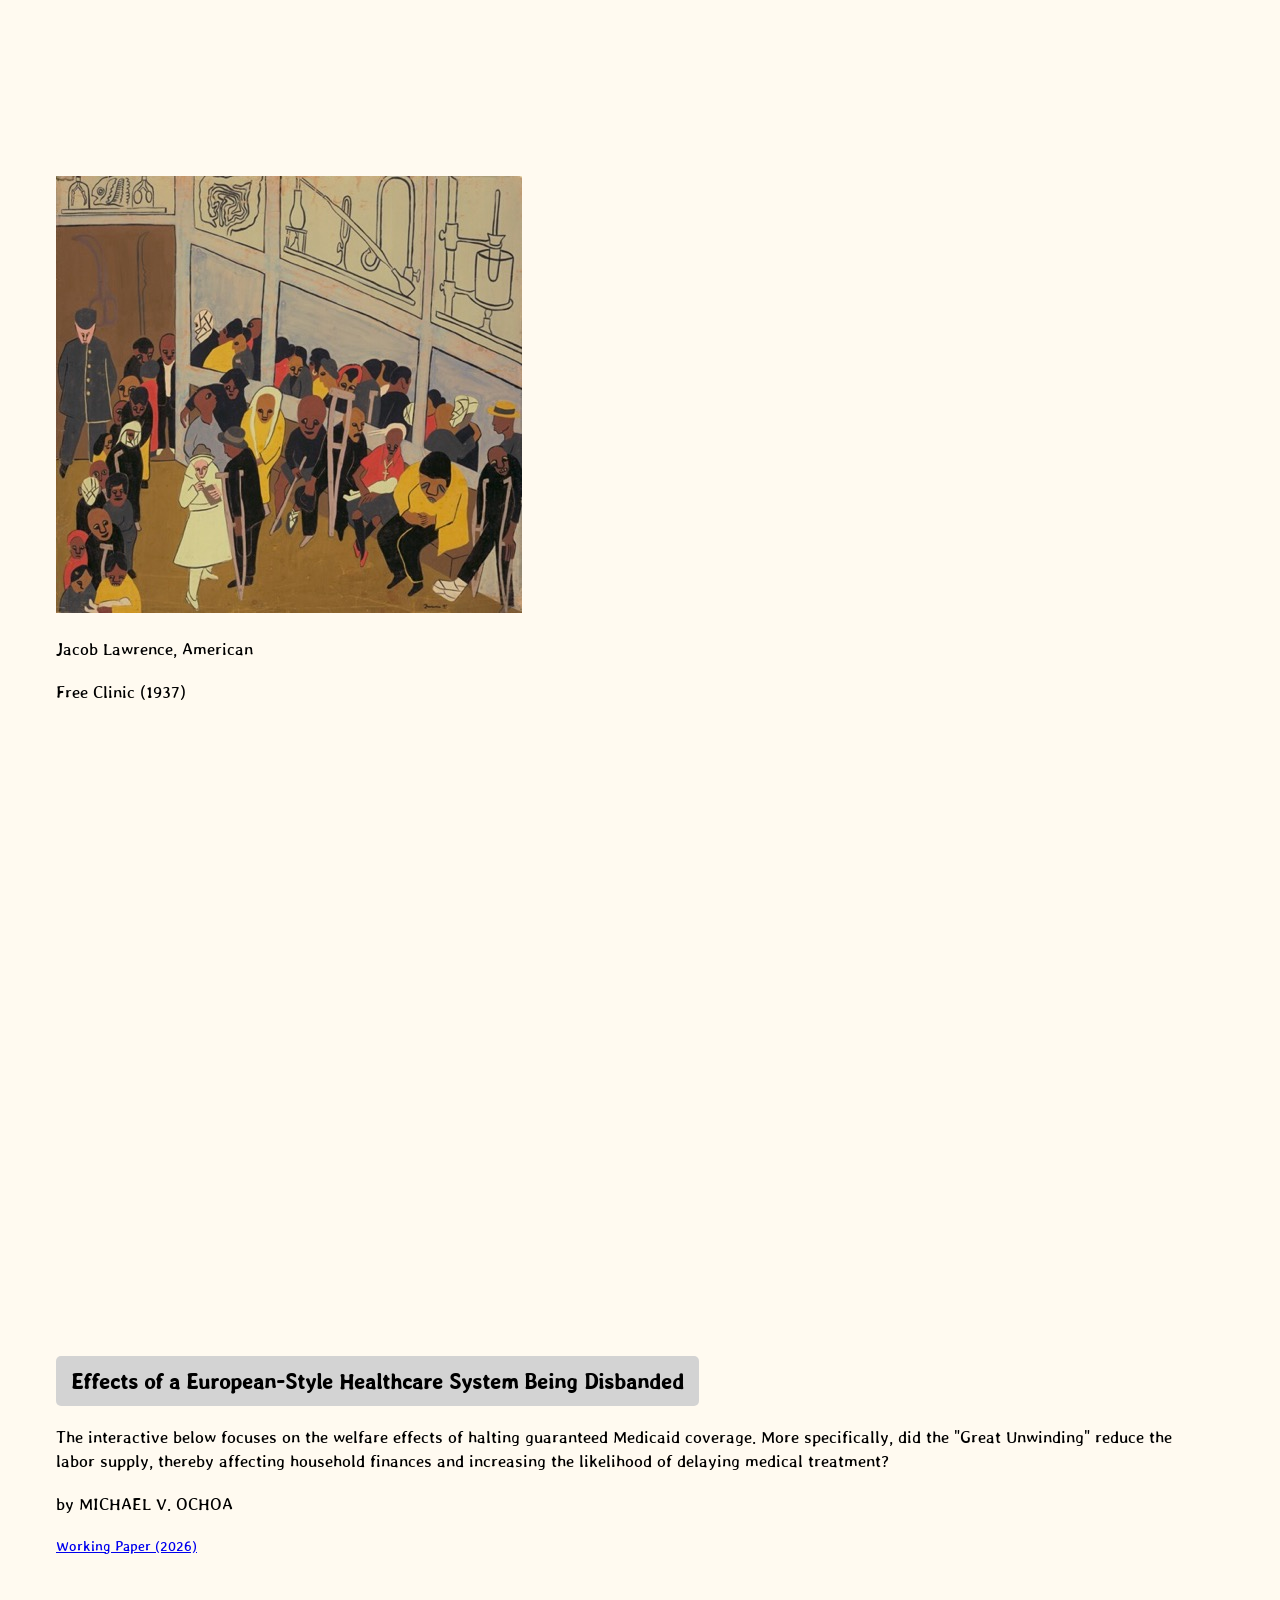
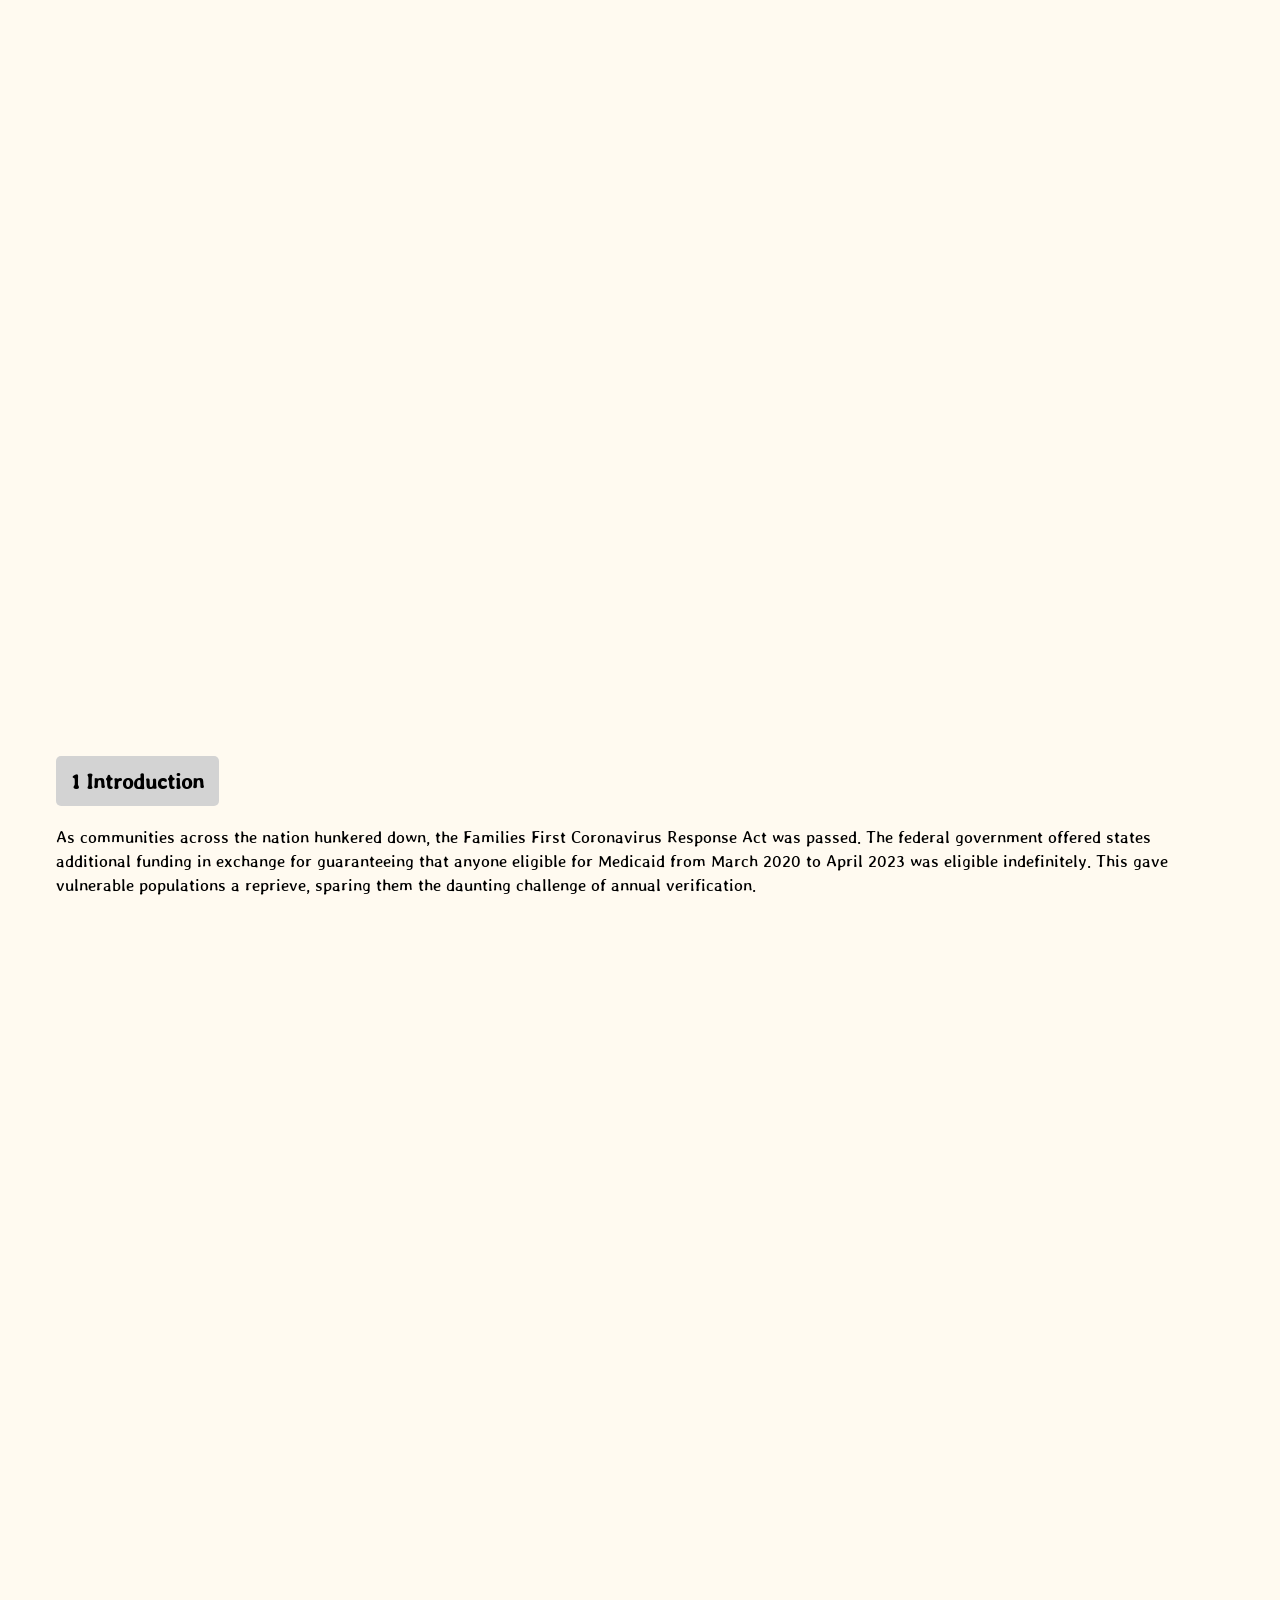
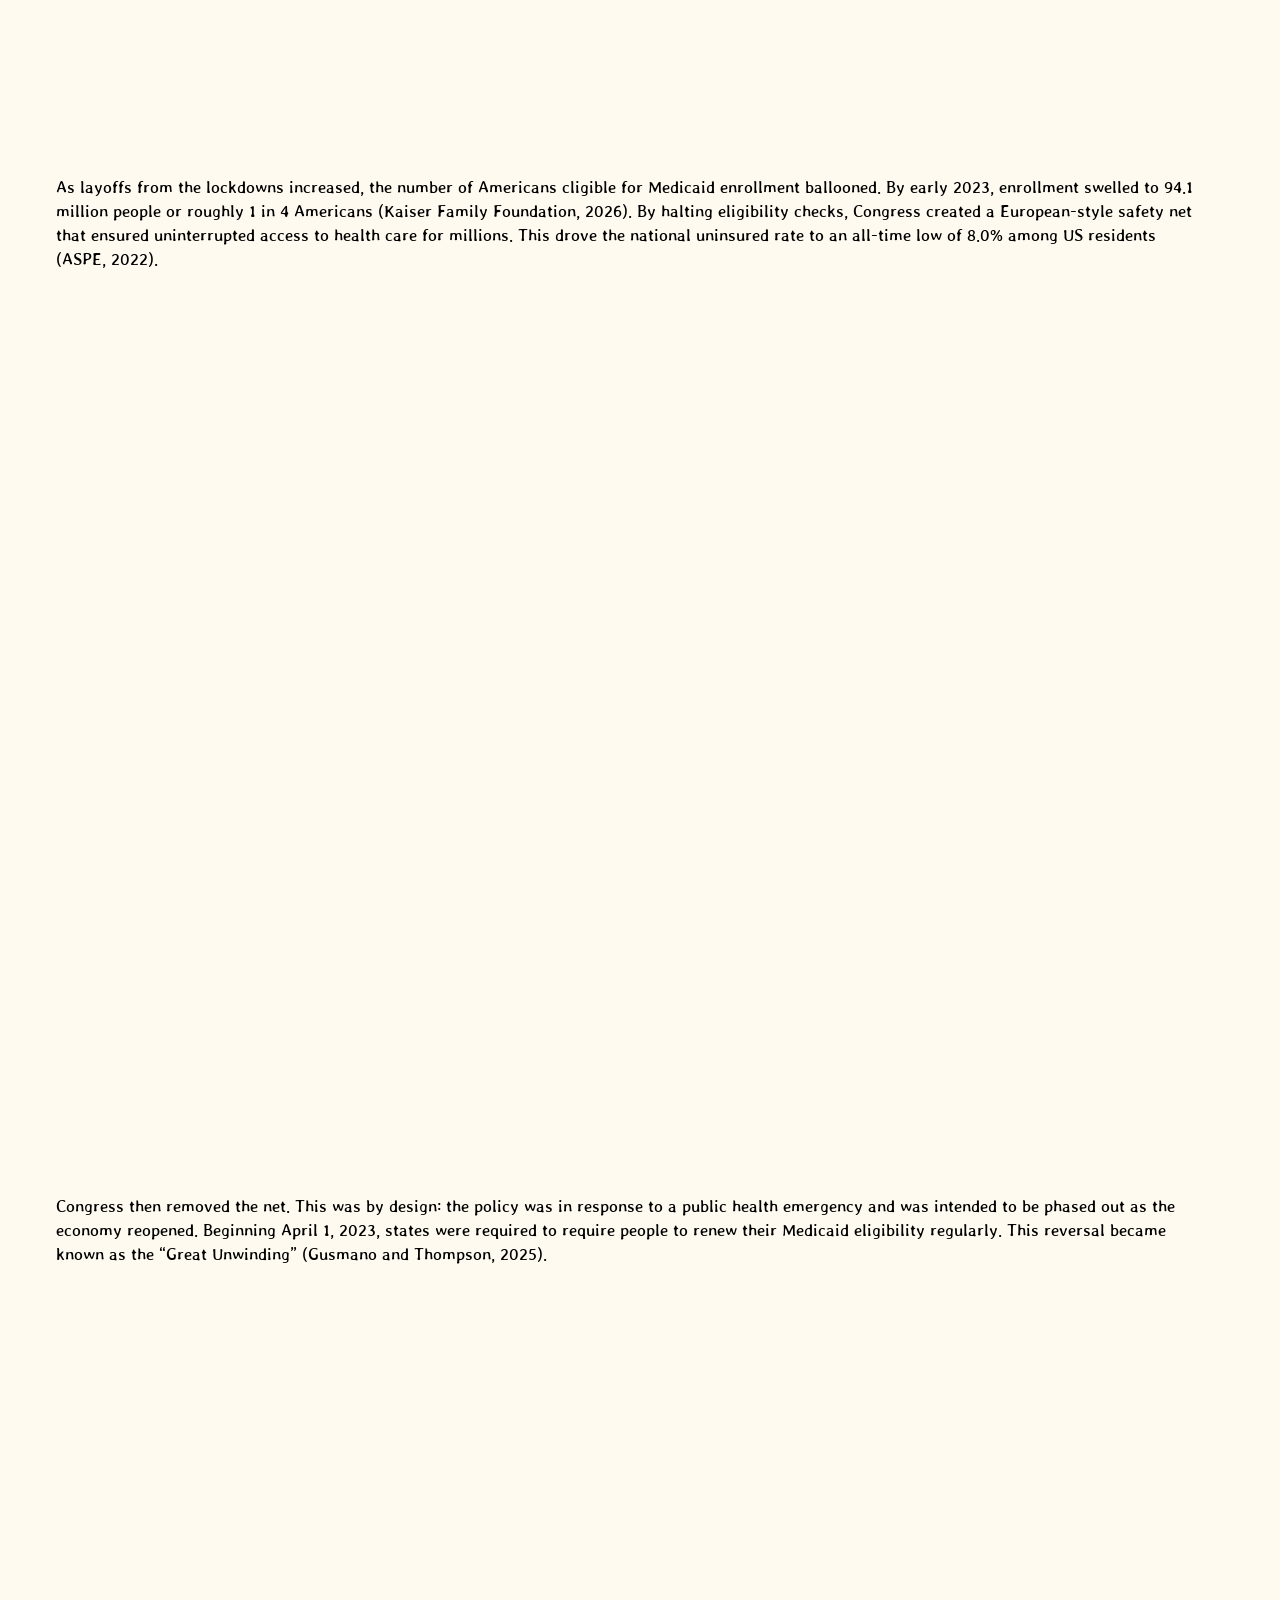
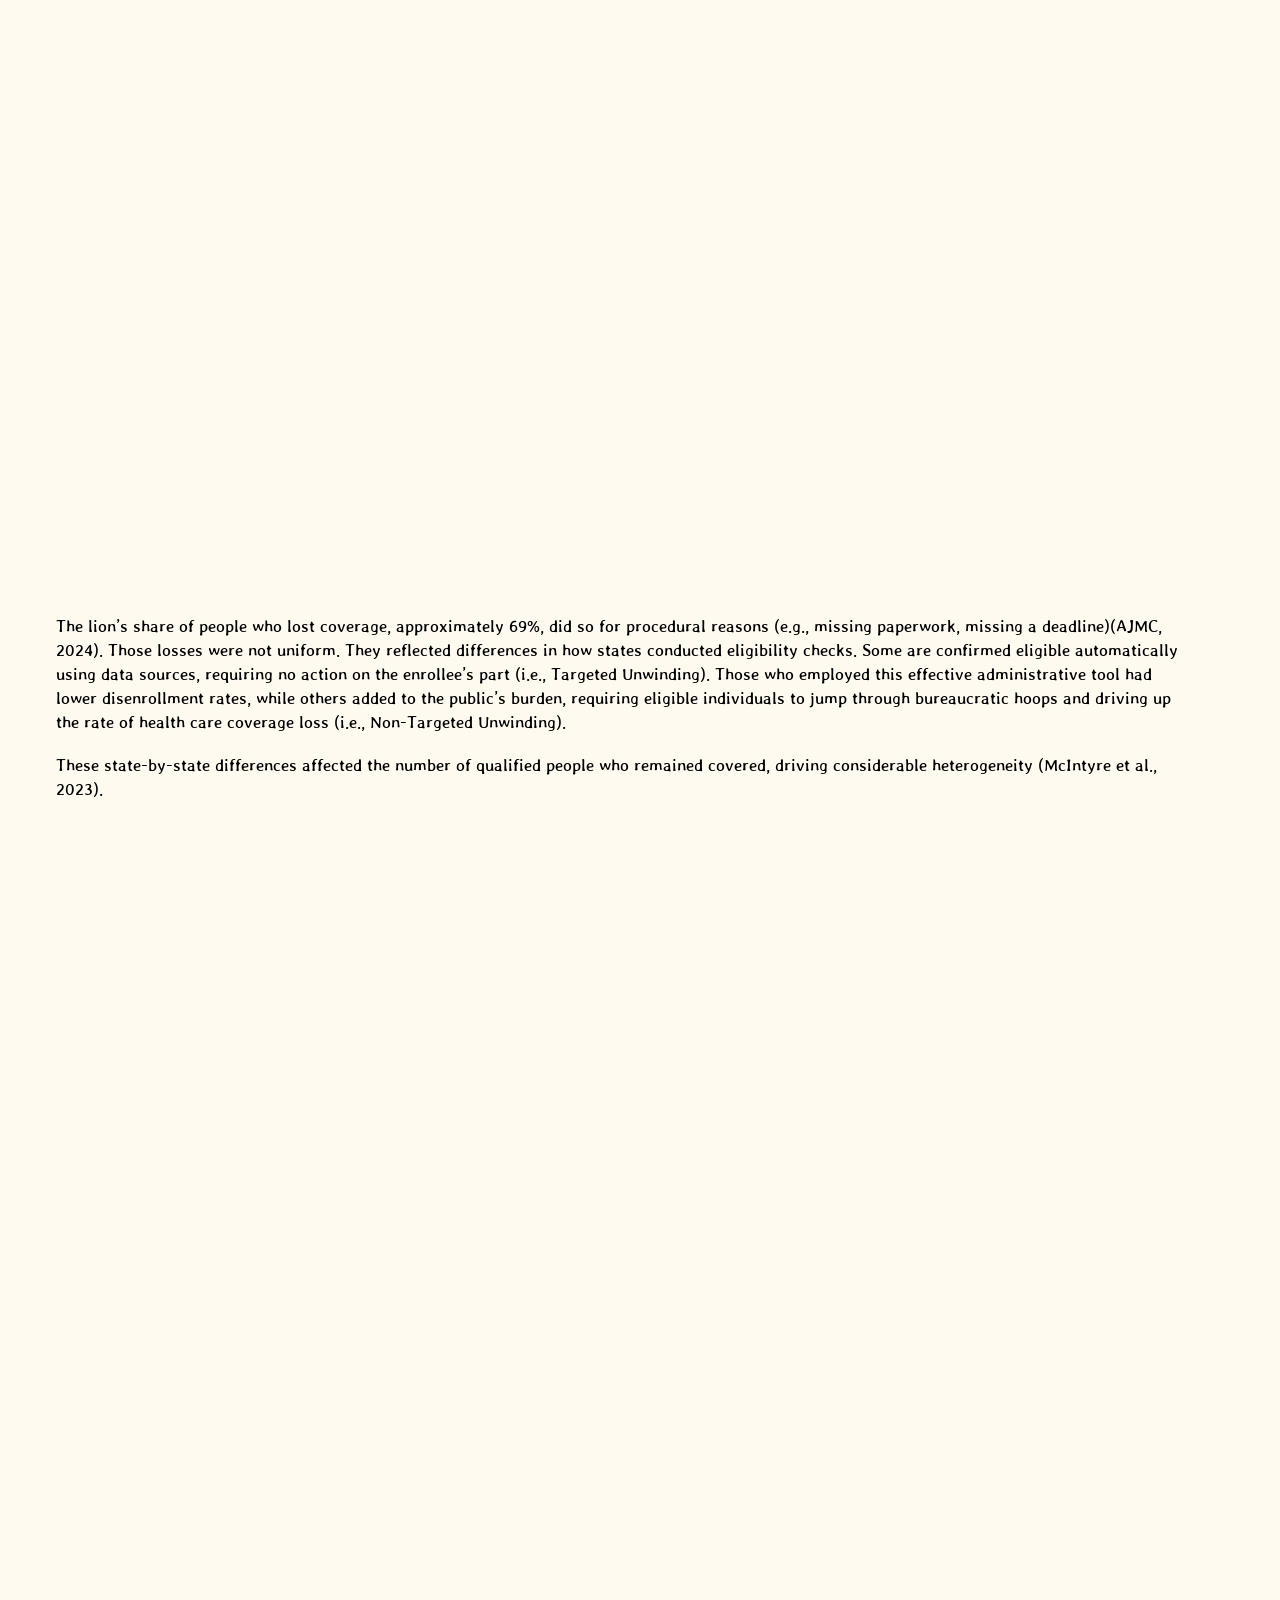
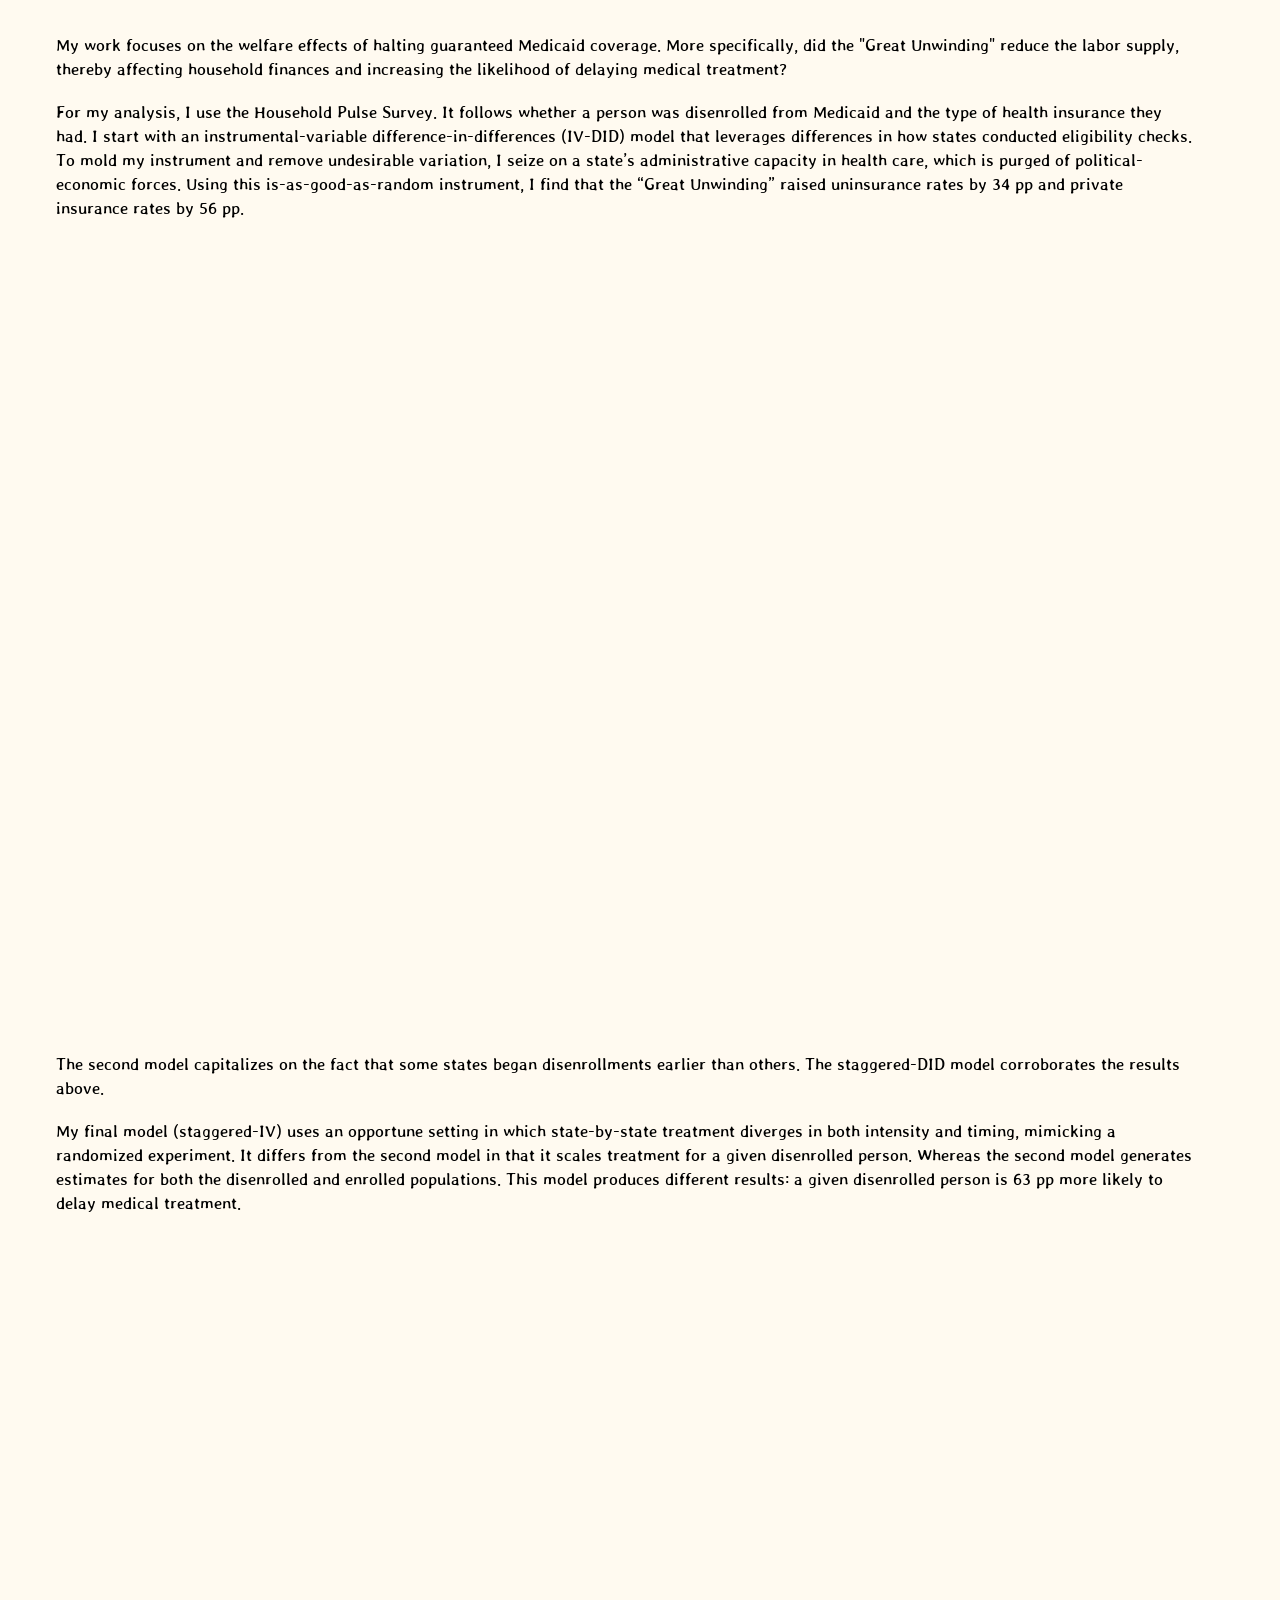
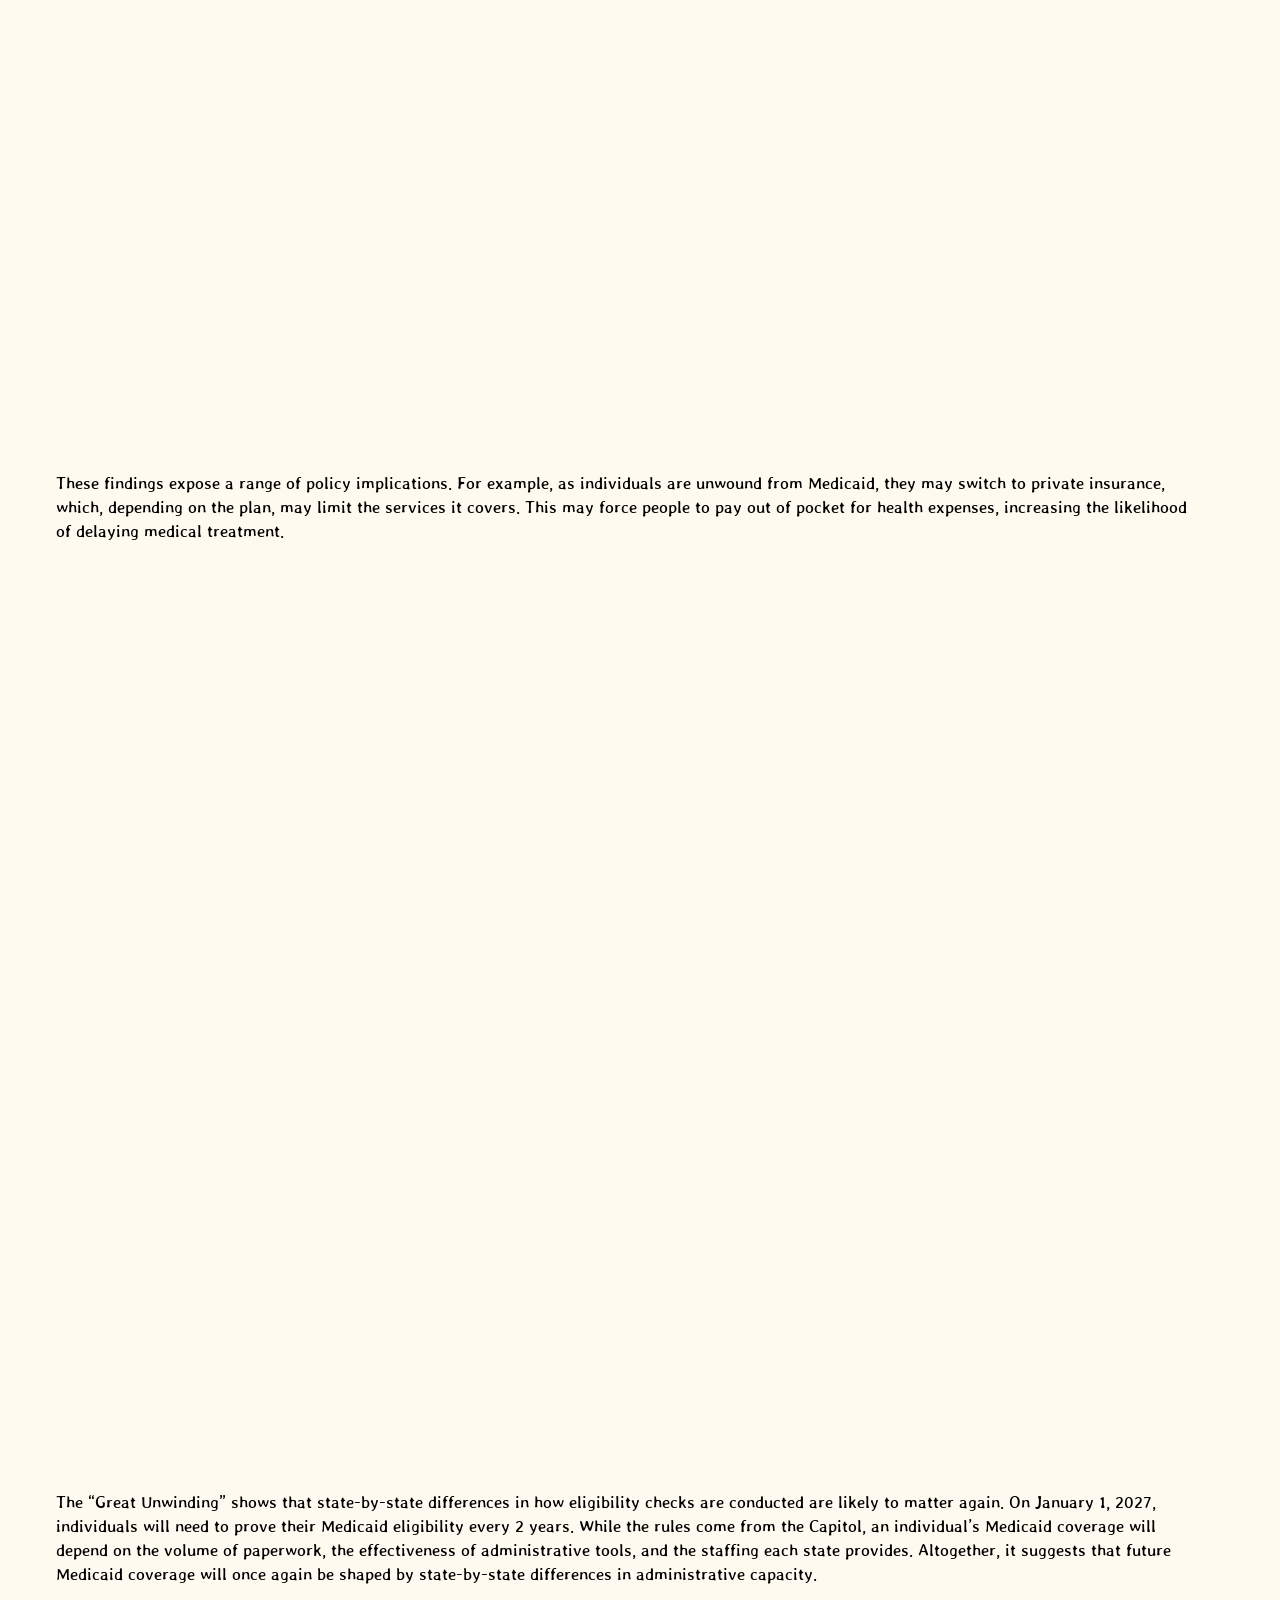
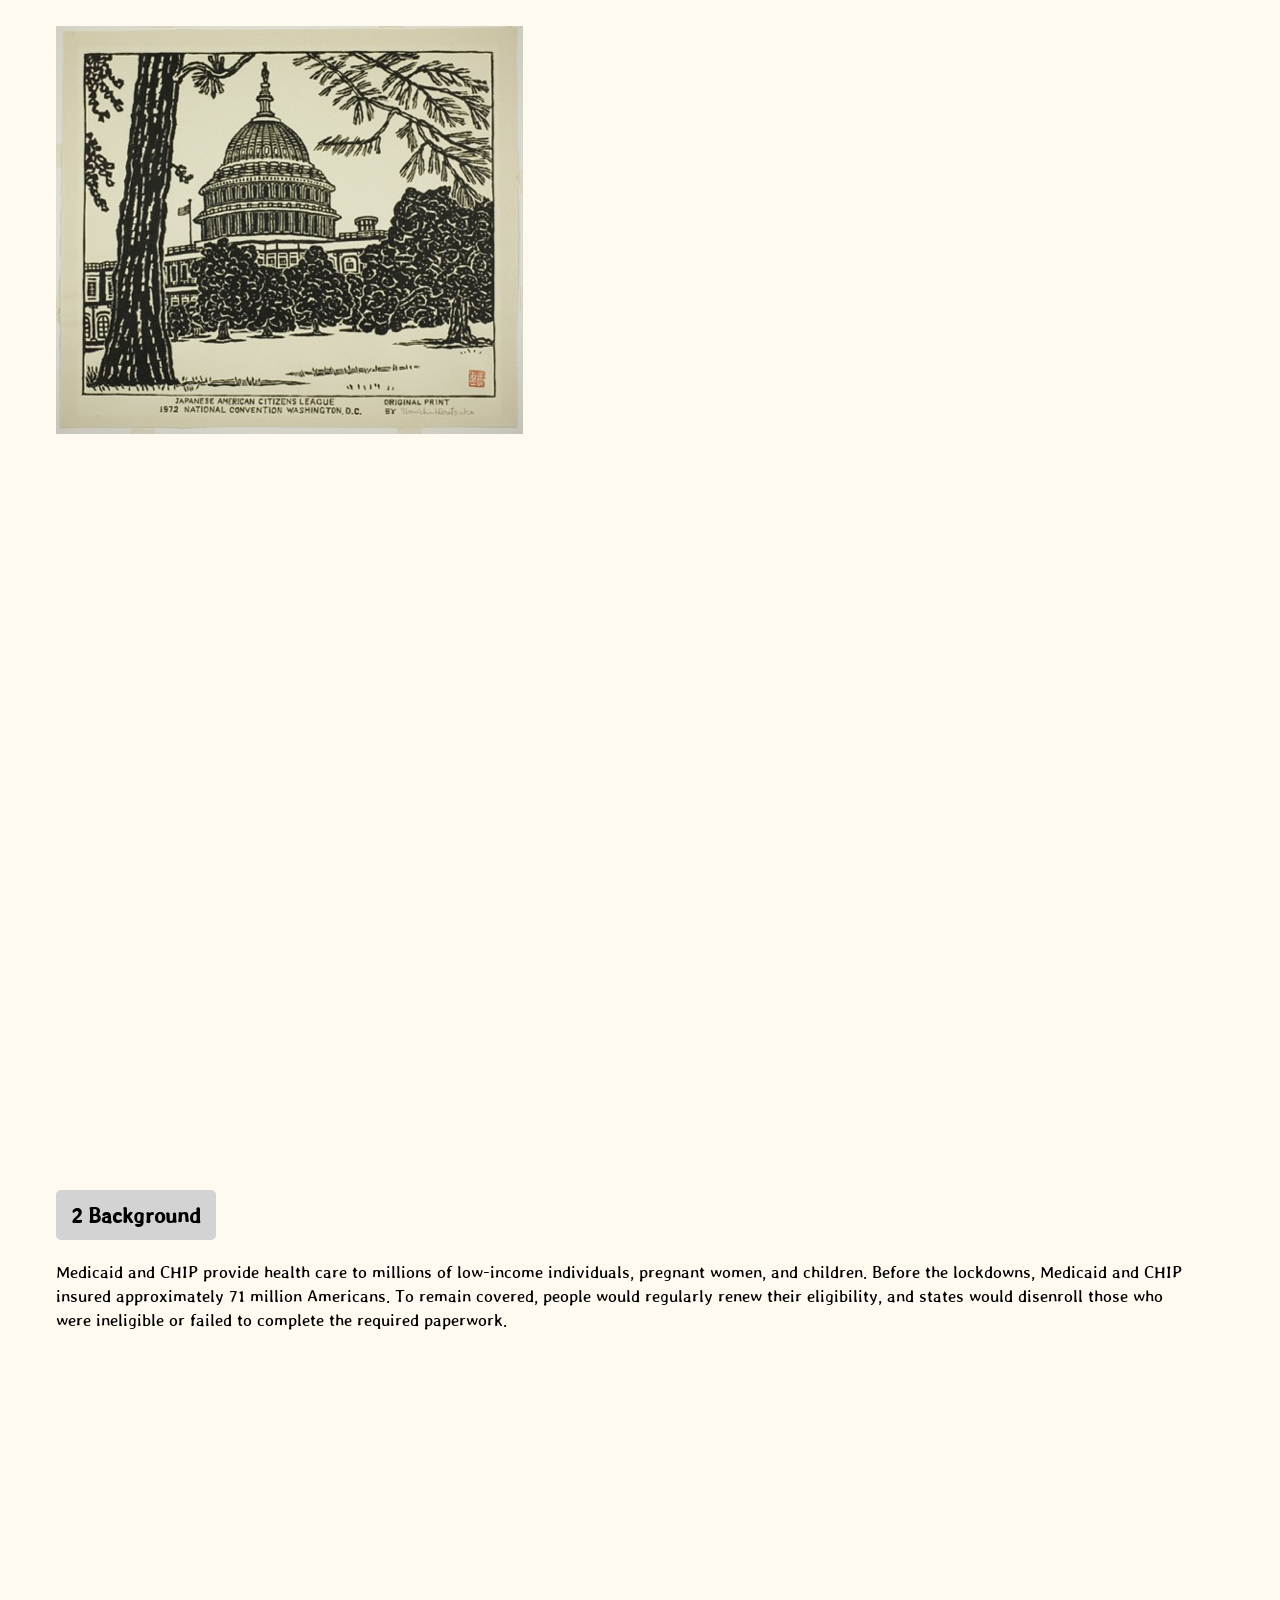
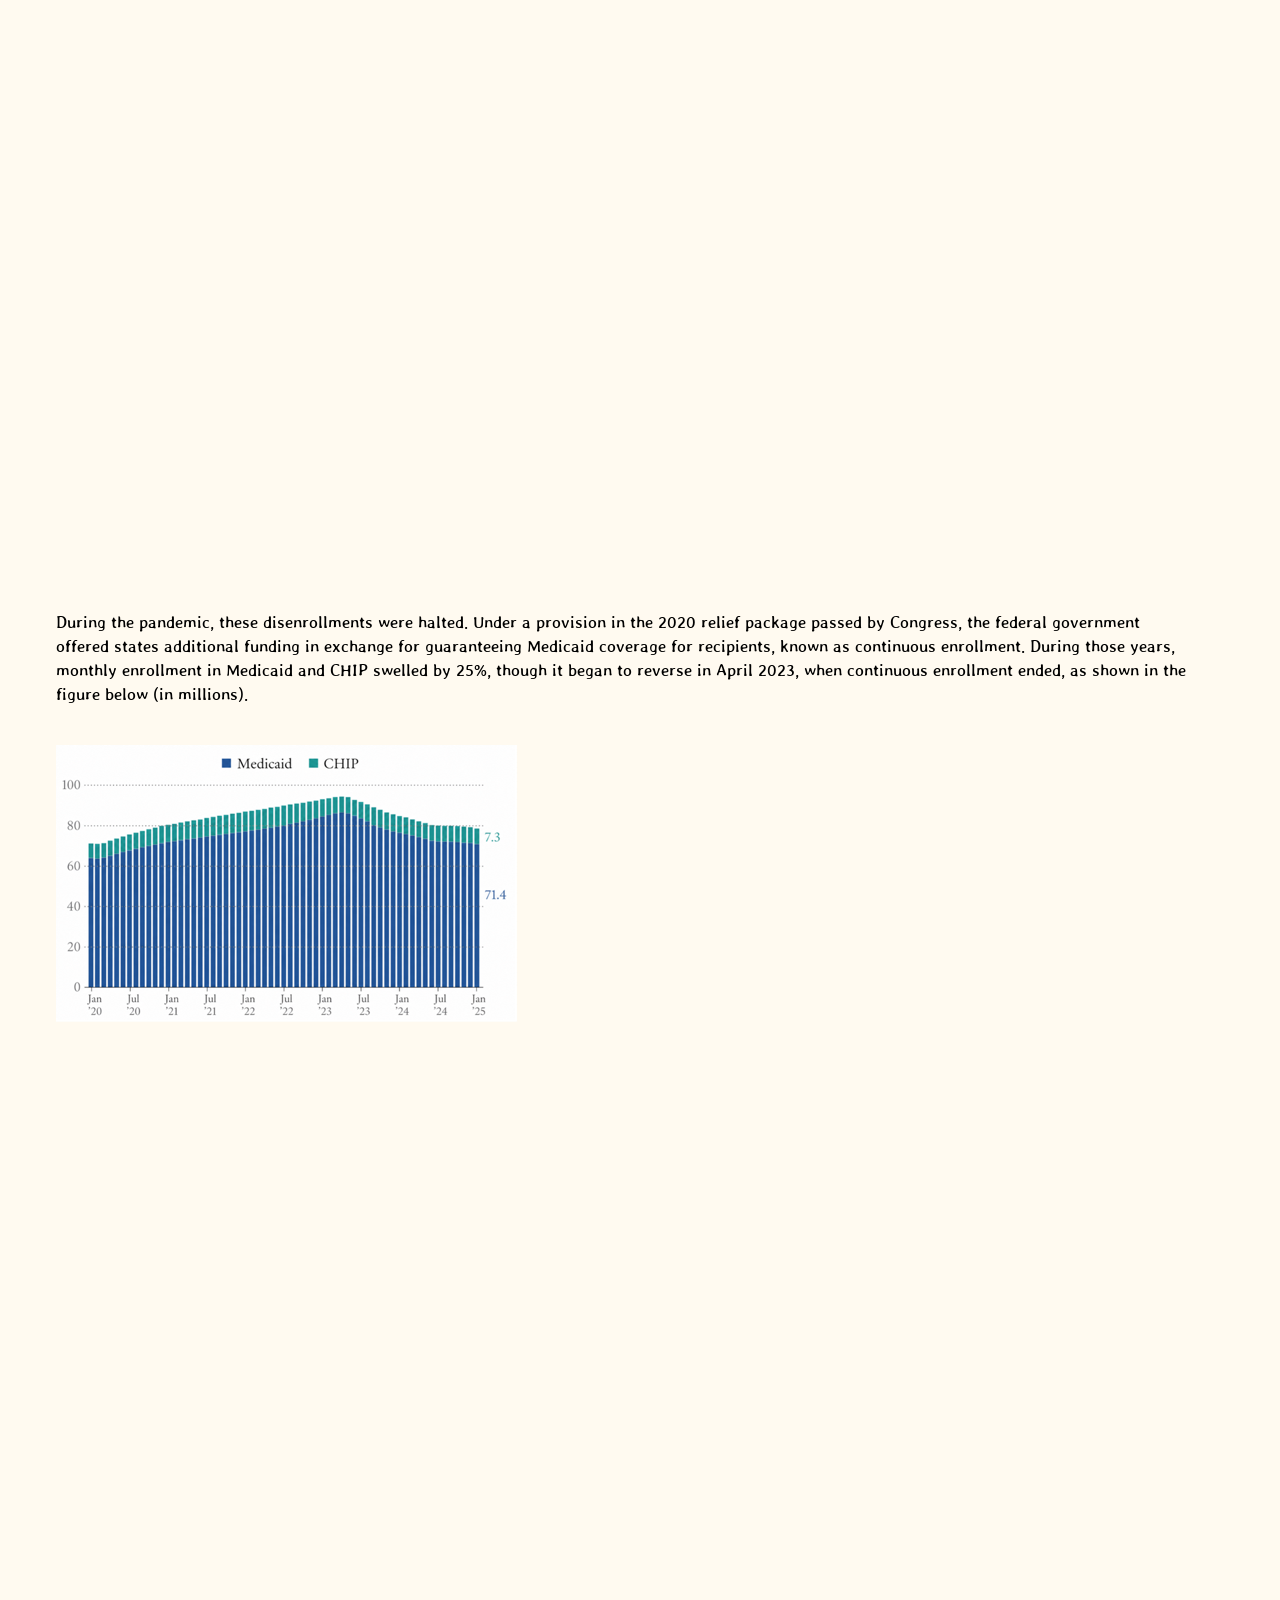
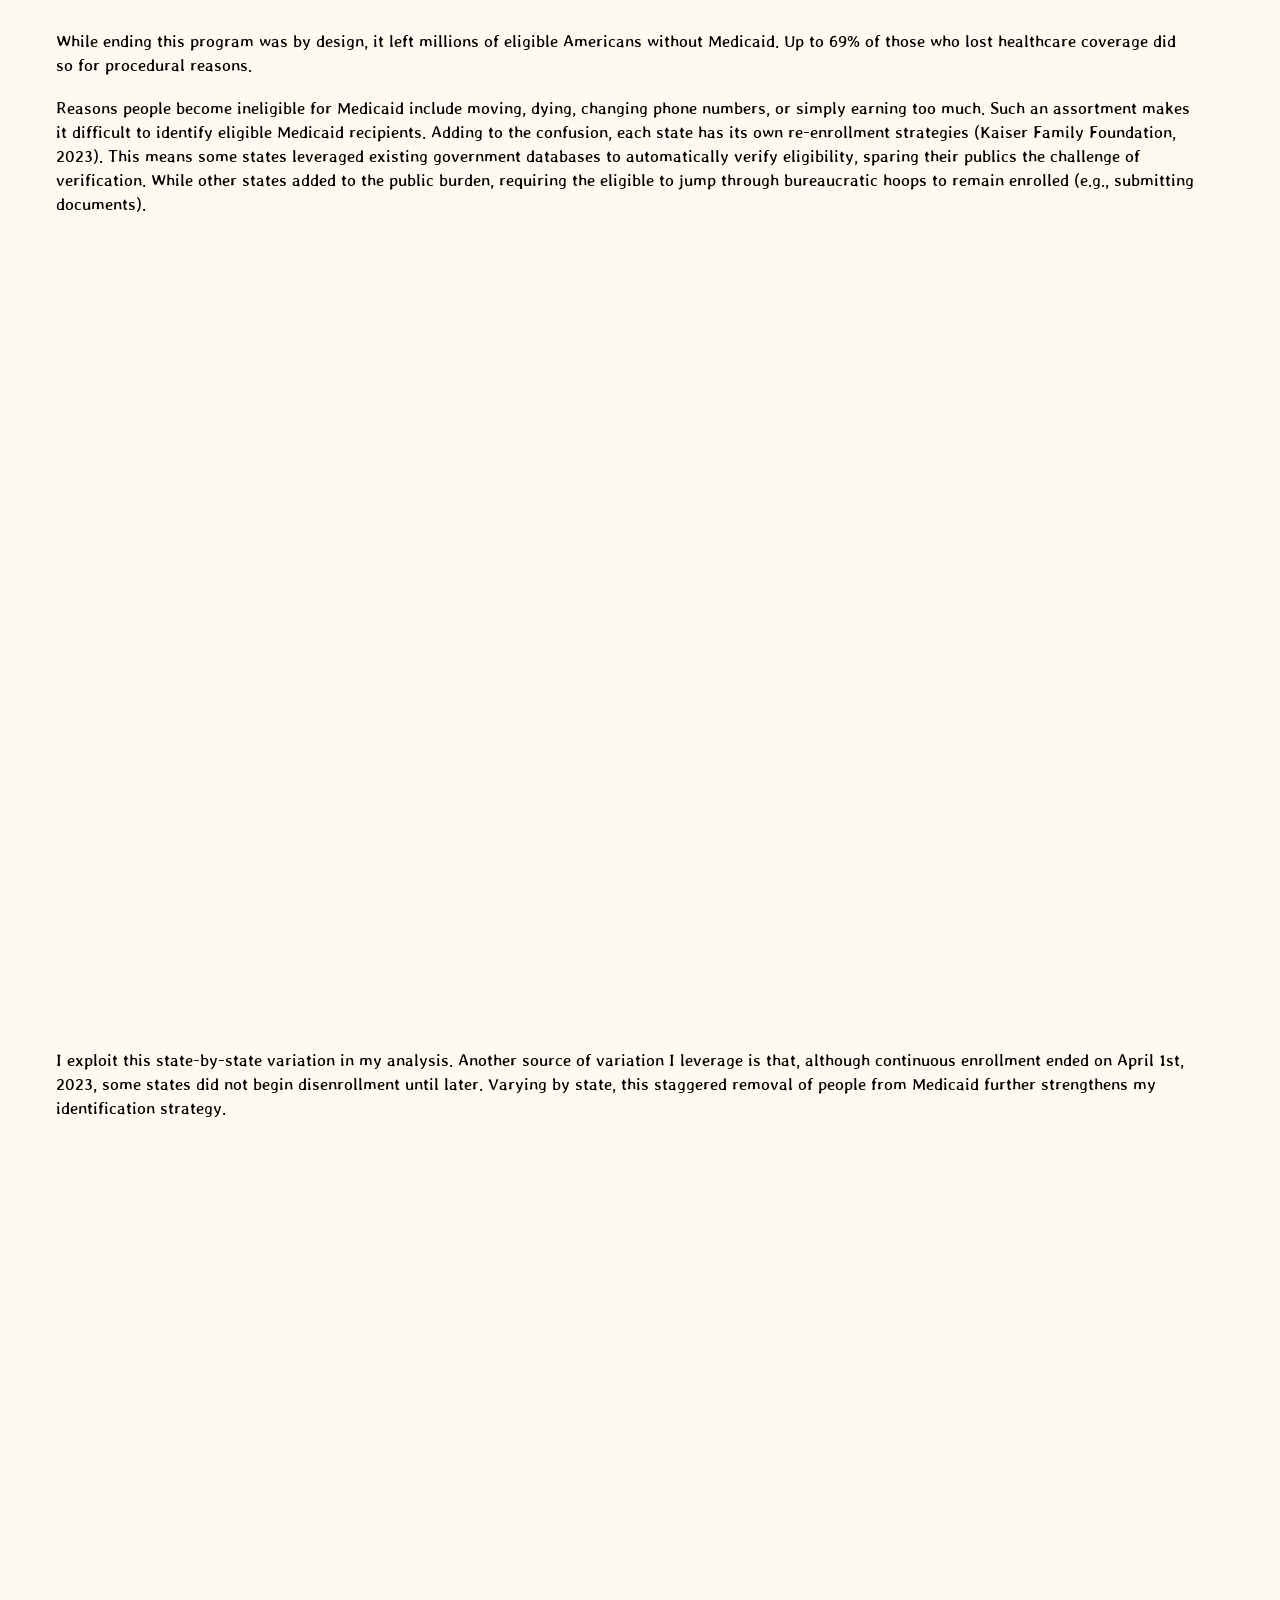
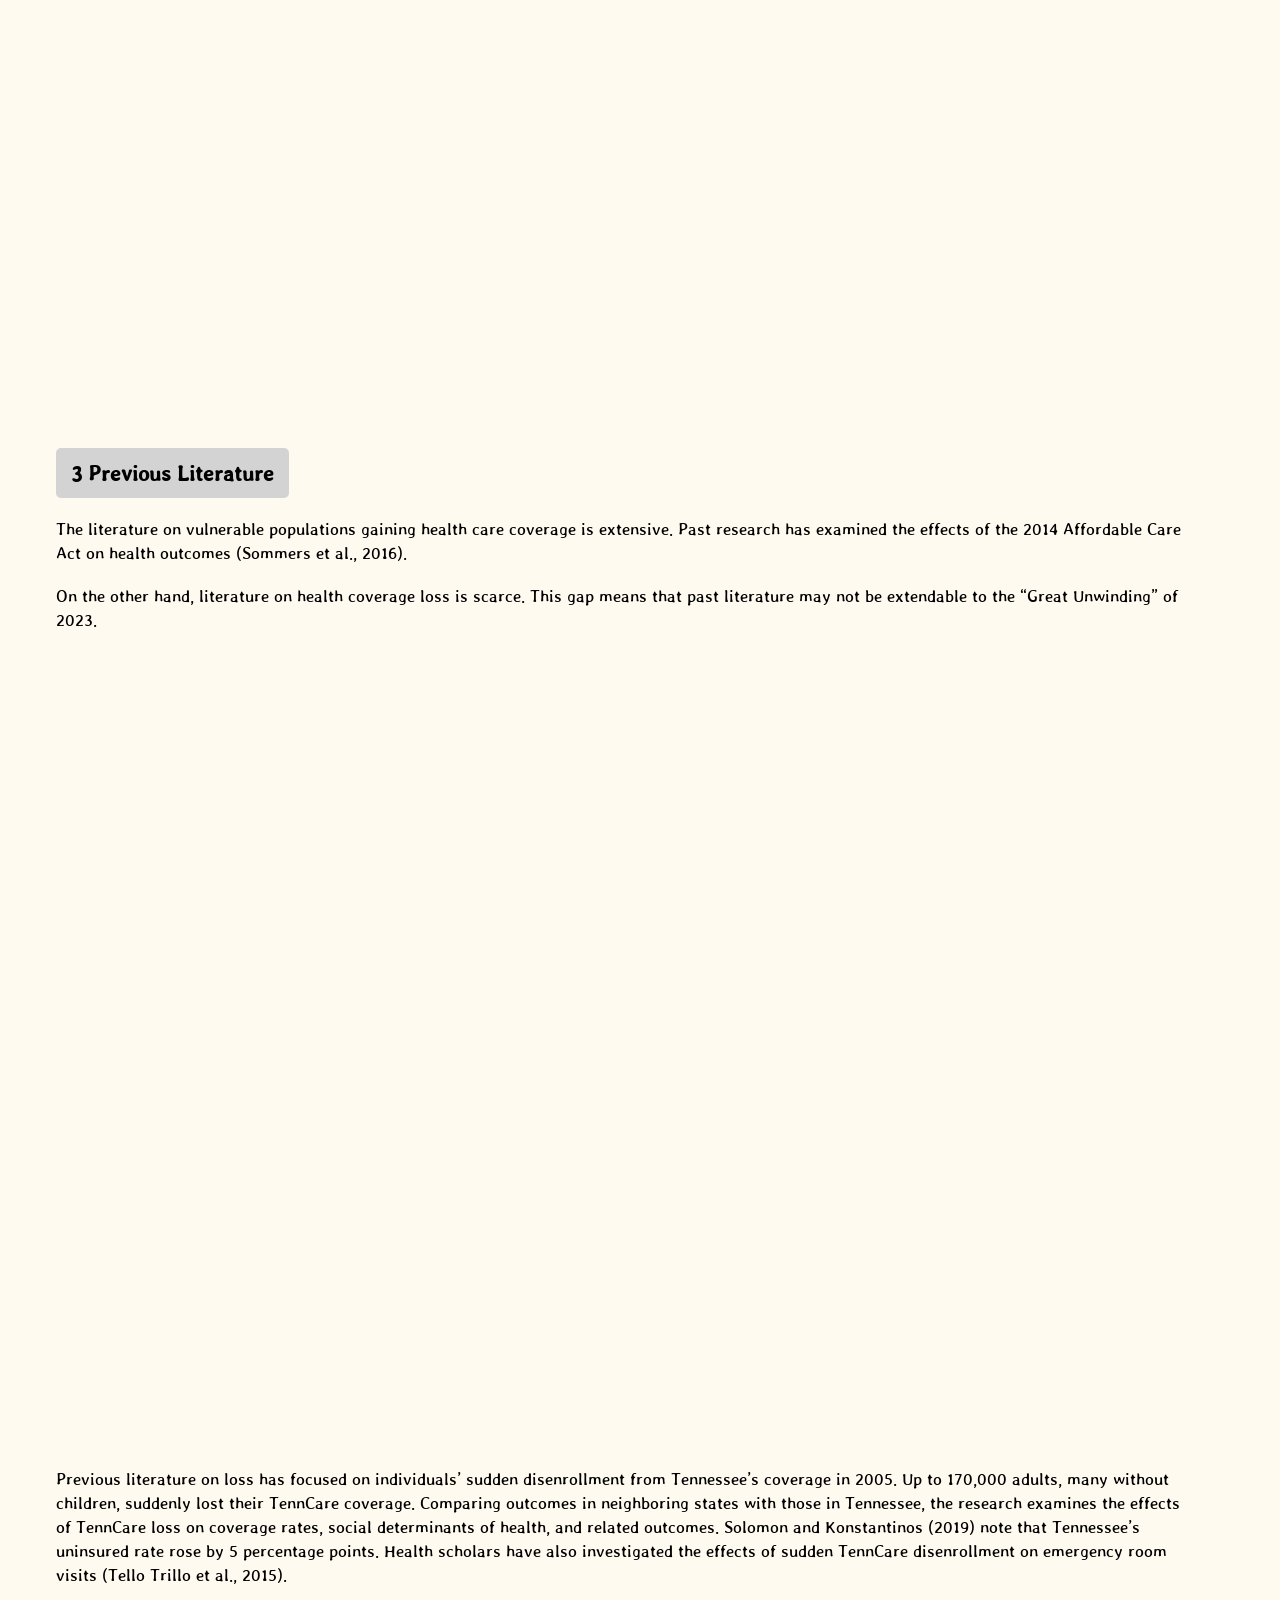
==== commit 379bae40: "Update index.html" ====
--- a/index.html
+++ b/index.html
@@ -26,7 +26,7 @@
             <h2>Effects of a European-Style Healthcare System Being Disbanded</h2>
             <p>The interactive below focuses on the welfare effects of halting guaranteed Medicaid coverage. More specifically, did the "Great Unwinding" reduce the labor supply, thereby affecting household finances and increasing the likelihood of delaying medical treatment?</p>
             <p>by MICHAEL V. OCHOA</p>
-            <a href="https://sites.google.com/view/mvo-researchsample">Working Paper</a> 
+            <a href="https://sites.google.com/view/mvo-researchsample">Working Paper (2026)</a> 
         </div>
     </section>
 
@@ -364,7 +364,7 @@
         <div class="content">
          <p>With deep gratitude and appreciation for your visit.</p>
          <p> - Michael</p>
-         <a href="https://sites.google.com/view/mvo-writingsample1">Working Paper</a> 
+         <a href="https://sites.google.com/view/mvo-writingsample1">Working Paper (2026)</a> 
         </div>
     </section>
 
--- a/main.css
+++ b/main.css
@@ -0,0 +1,251 @@
+body {
+    background-color: floralwhite;
+    font-family: 'Stylish', sans-serif;
+    padding: 3em;
+}
+
+#set-height {
+    display: block;
+}
+
+section {
+    z-index: 1;
+    position: relative;
+}
+
+.content {
+    position: sticky;
+    position: -webkit-sticky;
+    width: 97.5%;
+    top: 19.5%;
+}
+
+h1 {
+	background: #696969;
+    font-size: 3em;
+    display: inline-block;
+    padding: 10px 15px;
+    border-radius: 5px;
+    margin: 0;
+}
+
+h2 {
+    font-size: 1.5em;
+    background: lightgrey;
+    display: inline-block;
+    padding: 10px 15px;
+    border-radius: 5px;
+    margin: 0;
+}
+
+button {
+	font-size: .65em;
+    background: lightgrey;
+    display: inline-block;
+    padding: 10px 15px;
+    border-radius: 5px;
+    margin: 0;
+}
+
+p { 
+  font-size: 1.2em; 
+  color: black;
+}
+
+section:nth-of-type(1) {
+    height: 1300px;
+}
+section:nth-of-type(2) {
+    height: 1000px;
+}
+section:nth-of-type(3) {
+    height: 1000px;
+}
+section:nth-of-type(4) {
+    height: 1000px;
+}
+section:nth-of-type(5) {
+    height: 1000px;
+}
+section:nth-of-type(6) {
+    height: 1000px;
+}
+section:nth-of-type(7) {
+    height: 1000px;
+}
+section:nth-of-type(8) {
+    height: 1000px;
+}
+section:nth-of-type(9) {
+    height: 1000px;
+}
+section:nth-of-type(10) {
+    height: 1300px;
+}
+section:nth-of-type(11) {
+    height: 1000px;
+}
+section:nth-of-type(12) {
+    height: 1000px;
+}
+section:nth-of-type(13) {
+    height: 1000px;
+}
+section:nth-of-type(14) {
+    height: 1000px;
+}
+section:nth-of-type(15) {
+    height: 1000px;
+}
+section:nth-of-type(16) {
+    height: 1000px;
+}
+section:nth-of-type(17) {
+    height: 1000px;
+}
+section:nth-of-type(18) {
+    height: 1000px;
+}
+section:nth-of-type(19) {
+    height: 1000px;
+}
+section:nth-of-type(20) {
+    height: 1000px;
+}
+section:nth-of-type(21) {
+    height: 1000px;
+}
+section:nth-of-type(22) {
+    height: 1000px;
+}
+section:nth-of-type(23) {
+    height: 1000px;
+}
+section:nth-of-type(24) {
+    height: 1000px;
+}
+section:nth-of-type(25) {
+    height: 1000px;
+}
+section:nth-of-type(26) {
+    height: 1000px;
+}
+section:nth-of-type(27) {
+    height: 1000px;
+}
+section:nth-of-type(28) {
+    height: 1000px;
+}
+section:nth-of-type(29) {
+    height: 1000px;
+}
+section:nth-of-type(30) {
+    height: 1000px;
+}
+section:nth-of-type(31) {
+    height: 1000px;
+}
+section:nth-of-type(32) {
+    height: 1000px;
+}
+section:nth-of-type(33) {
+    height: 1000px;
+}
+section:nth-of-type(34) {
+    height: 1000px;
+}
+section:nth-of-type(35) {
+    height: 1000px;
+}
+section:nth-of-type(36) {
+    height: 1000px;
+}
+section:nth-of-type(37) {
+    height: 1000px;
+}
+section:nth-of-type(38) {
+    height: 1000px;
+}
+section:nth-of-type(39) {
+    height: 1000px;
+}
+section:nth-of-type(40) {
+    height: 1000px;
+}
+section:nth-of-type(41) {
+    height: 1000px;
+}
+section:nth-of-type(42) {
+    height: 1000px;
+}
+section:nth-of-type(43) {
+    height: 1000px;
+}
+section:nth-of-type(44) {
+    height: 1000px;
+}
+section:nth-of-type(45) {
+    height: 1000px;
+}
+
+
+.entered {
+	-webkit-animation: text-focus-in 1.5s cubic-bezier(0.550, 0.085, 0.680, 0.530) 0.2s both;
+	        animation: text-focus-in 1.5s cubic-bezier(0.550, 0.085, 0.680, 0.530) 0.2s both;
+}
+
+/* Generated by Animista, animation text-focus-in */
+ @-webkit-keyframes text-focus-in {
+    0% {
+      -webkit-filter: blur(12px);
+              filter: blur(12px);
+      opacity: 0;
+    }
+    100% {
+      -webkit-filter: blur(0px);
+              filter: blur(0px);
+      opacity: 1;
+    }
+  }
+  @keyframes text-focus-in {
+    0% {
+      -webkit-filter: blur(12px);
+              filter: blur(12px);
+      opacity: 0;
+    }
+    100% {
+      -webkit-filter: blur(0px);
+              filter: blur(0px);
+      opacity: 1;
+    }
+  }
+  
+#boxes{
+  width:80%;
+  margin:auto;
+  text-align: center;
+}
+
+#btns{
+  padding:20px;
+  background: #A9A9A9;
+  margin-bottom:20px;
+}
+
+#btns button{
+  background: #A9A9A9;
+  padding:5px 10px;
+  border:0;
+}
+
+#btns .fa{
+  font-size:30px;
+}
+
+#btns .fa-play-circle{
+  color:green;
+}
+
+#btns .fa-pause-circle{
+  color:red;
+}
